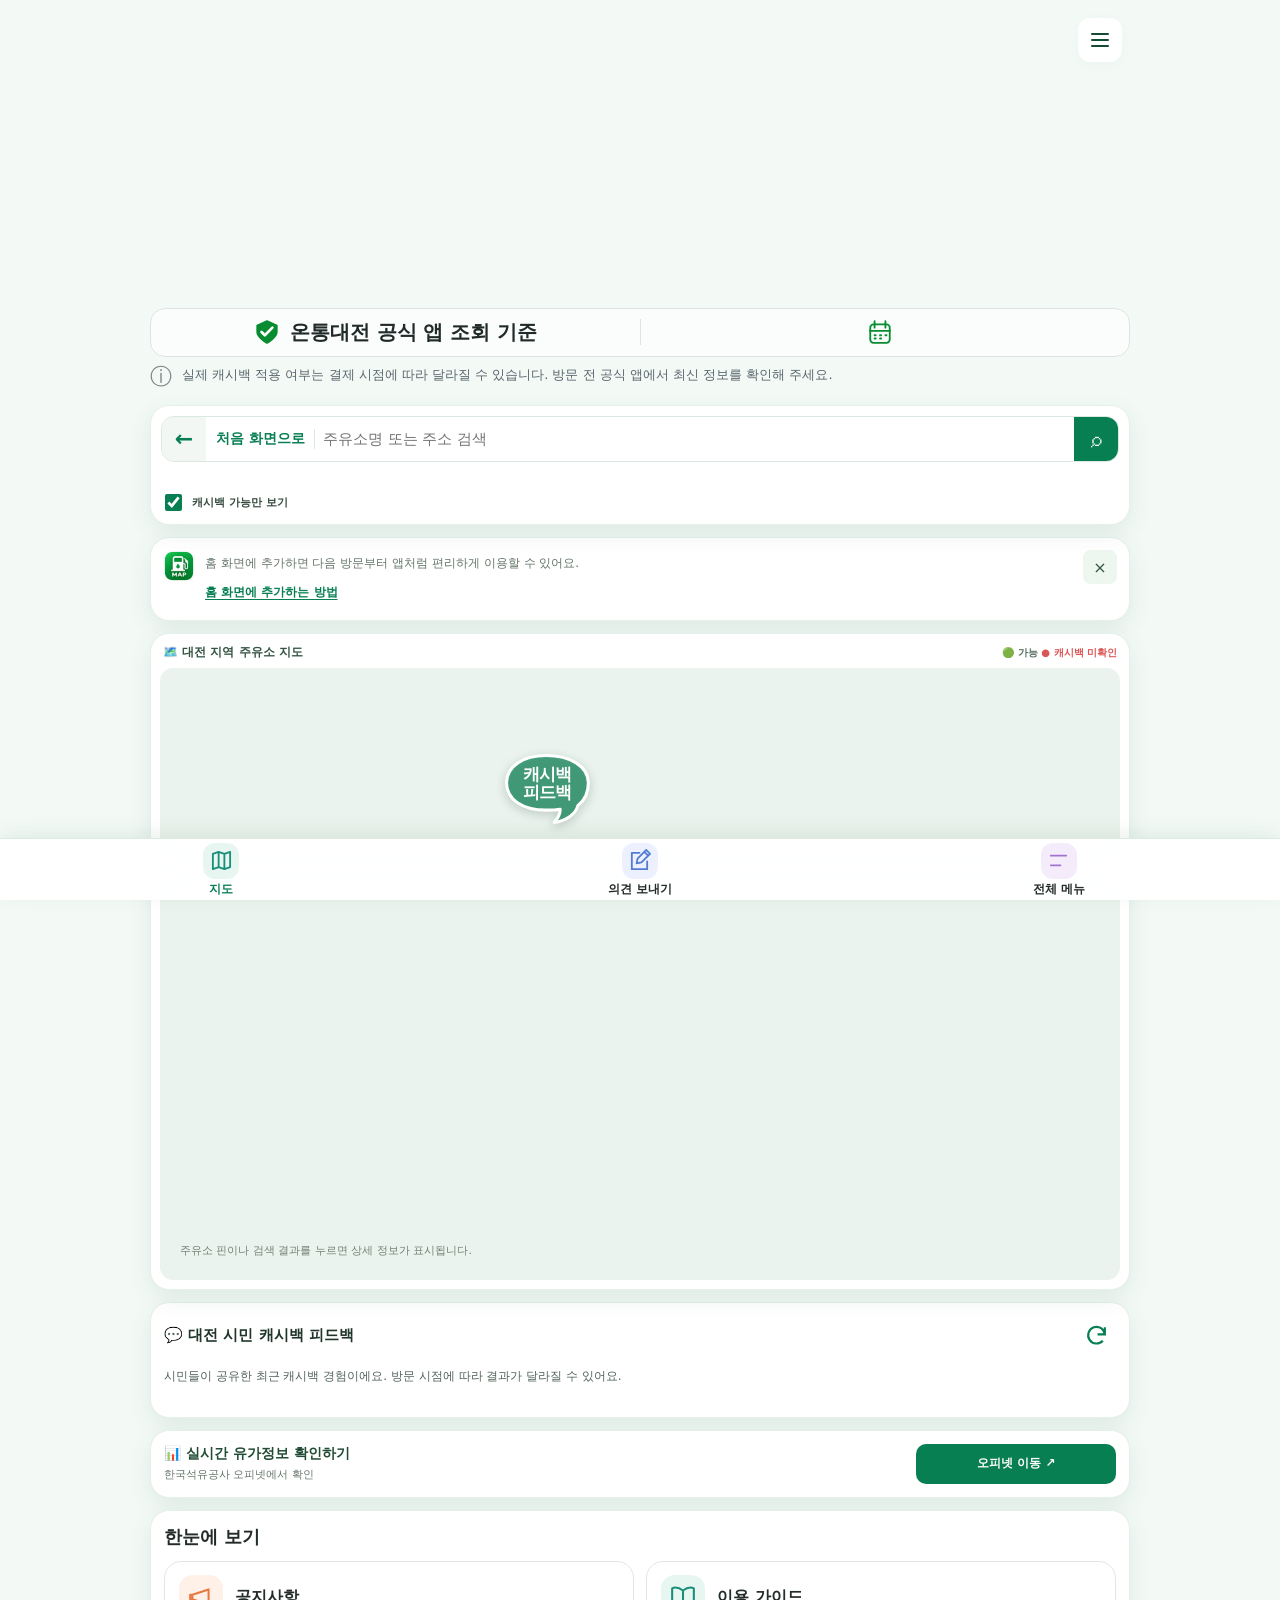
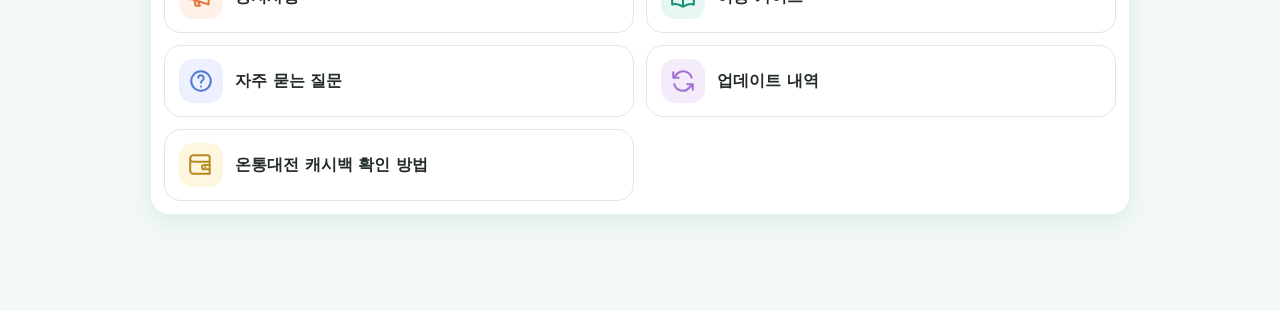
==== index.html @ c20548ee "Fix mobile pin scaling and feedback balloon placement" ====
<!doctype html>
<html lang="ko">
<head>
<meta name="naver-site-verification" content="200a65a4226ce420fec46d3022f8f9f43e437472" />
<meta charset="utf-8"><meta name="viewport" content="width=device-width, initial-scale=1, viewport-fit=cover">
<title>대전 주유소 지도</title>
<style>
:root{--g:#087f53;--ink:#183d2d;--muted:#647568;--line:#dcebe2;--bg:#f3faf6;--red:#c9364a;--shadow:0 8px 25px #14503417}
*{box-sizing:border-box}html{scroll-behavior:smooth}body{margin:0;background:var(--bg);color:#20352a;font-family:system-ui,-apple-system,"Malgun Gothic","Apple SD Gothic Neo",sans-serif;padding-bottom:84px}button,input{font:inherit}button{cursor:pointer}.wrap{width:min(100% - 28px,980px);margin:auto}
.hero{position:relative;overflow:hidden;background:linear-gradient(130deg,#fbfffc,#dff2e7);border-radius:0 0 24px 24px;padding:13px 0;box-shadow:0 5px 18px #14503412}.hero-row{position:relative;z-index:2;display:flex;align-items:center;justify-content:space-between;gap:8px}.brand{display:flex;align-items:center;min-width:0;gap:8px}.logo{width:138px;height:50px;object-fit:contain;mix-blend-mode:multiply;flex:none}.hero-title{margin:0;color:var(--ink);font-size:clamp(17px,4.7vw,24px);line-height:1.15}.hero-sub{margin:4px 0 0;color:#536d60;font-size:10px}.menu-toggle{position:relative;z-index:3;border:0;background:#ffffffd9;border-radius:12px;padding:8px 11px;color:var(--ink);font-size:24px;line-height:1}.top-menu{position:relative;z-index:4;margin-top:10px;padding:7px;background:white;border:1px solid var(--line);border-radius:15px;box-shadow:var(--shadow);display:grid;gap:3px}.top-menu[hidden]{display:none}.top-menu a{display:block;font:inherit;text-decoration:none}.top-menu :is(button,a){padding:11px;text-align:left;border:0;border-radius:9px;background:white;color:#284b39;font-weight:750}.top-menu :is(button,a):hover{background:#eef8f1}
main{padding-top:13px}.card{background:white;border:1px solid #e5f0e9;border-radius:19px;box-shadow:var(--shadow);padding:13px;margin:0 0 12px}.notice{background:linear-gradient(110deg,#e8f7ee,#fff);font-size:12px;line-height:1.55;color:#39594a}.notice strong{display:block;color:#1b543d;font-size:14px;margin-bottom:4px}
.searchbox{position:relative;padding:10px}.search-row{position:relative;display:flex}.search-row input{height:45px;width:100%;min-width:0;border:1px solid #dbe8e0;border-radius:13px;padding:0 53px 0 13px;outline:0;font-size:15px}.search-row input:focus{border-color:#4bab79;box-shadow:0 0 0 3px #15803d1b}.search-go{position:absolute;right:0;top:0;height:45px;width:45px;border:0;border-radius:0 13px 13px 0;background:var(--g);color:white;font-size:21px}.suggestions{position:absolute;left:10px;right:10px;top:56px;z-index:30;background:white;border:1px solid var(--line);border-radius:11px;box-shadow:var(--shadow);max-height:245px;overflow:auto}.suggestions[hidden]{display:none}.suggestions button{width:100%;padding:9px 11px;border:0;border-bottom:1px solid #edf3ef;background:white;text-align:left;display:flex;justify-content:space-between;gap:8px}.suggestions button:hover{background:#f2faf5}.suggestions small{color:var(--muted);white-space:nowrap}.suggestions .address-action{color:var(--g);font-weight:800}.status{min-height:14px;padding:3px 3px 0;color:#18734a;font-size:11px}.districts{display:flex;gap:6px;overflow:auto;padding:9px 1px 6px}.chip{flex:none;padding:6px 10px;border:0;border-radius:99px;background:#eef2ef;color:#46574d;font-size:11px}.chip.active{background:var(--g);color:white}.summary{display:flex;align-items:center;justify-content:space-between;gap:8px;color:#53675b;font-size:11px}.filter{display:flex;align-items:center;gap:7px;font-weight:750;color:#33483b}.filter input{width:17px;height:17px;accent-color:var(--g)}.counter{font-size:10px;color:#647568;white-space:nowrap}
.map-card{padding:9px}.map-head{display:flex;justify-content:space-between;align-items:center;gap:8px;font-size:12px;font-weight:800;color:#345342;padding:1px 3px 7px}.legend{font-size:10px;color:#55705f;white-space:nowrap}#map{height:34vh;min-height:225px;max-height:335px;width:100%;border-radius:13px;background:#eaf3ed;overflow:hidden}.map-error{display:none;margin-top:7px;padding:8px 9px;background:#fff8e7;color:#765d17;border-radius:9px;font-size:11px;line-height:1.5}.map-error.show{display:block}
.pin{position:relative;width:25px;height:31px}.pin i{position:absolute;left:3px;top:2px;width:19px;height:19px;border:2px solid white;border-radius:50% 50% 50% 0;transform:rotate(-45deg);background:#11945c;box-shadow:0 2px 5px #0005}.pin.off i{background:#d94c5c}.pin.sel i{background:#f1a11b;box-shadow:0 0 0 4px #f1a11b44,0 2px 5px #0005}.pin i:after{content:"";position:absolute;left:5px;top:5px;width:5px;height:5px;border-radius:50%;background:white}.pin b{position:absolute;left:27px;top:2px;padding:2px 5px;border-radius:7px;background:#ffffffed;color:#174833;font-size:10px;font-weight:800;white-space:nowrap;box-shadow:0 1px 4px #0003}.pin.off b{color:#9f1d31}.pin.sel b{background:#fff2cf}
.panel-title{font-size:15px;font-weight:850;color:#203c2d;margin:0 0 9px}.selected-card{background:#f0faf3;border-color:#c7e6d0}.station-head{display:flex;justify-content:space-between;align-items:flex-start;gap:8px}.station-name{margin:0 0 8px;font-size:16px;color:#172f23}.detail{font-size:12px;line-height:1.65;color:#52645a}.badge{display:inline-flex;align-items:center;white-space:nowrap;padding:5px 8px;border-radius:99px;font-size:10px;font-weight:850}.badge.yes{color:#075c36;background:#d6f5e1;border:1px solid #66c68e}.badge.no{color:#9f1d31;background:#ffe2e6;border:1px solid #f2a1ac}.badge.unknown{color:#805700;background:#fff0c2;border:1px solid #e6c565}.copy{width:100%;border:1px solid #b7d9c3;background:white;border-radius:10px;padding:8px;color:#14663f;font-weight:800;font-size:11px;margin:9px 0 7px}.routes{display:grid;grid-template-columns:repeat(3,minmax(0,1fr));gap:6px}.route{display:flex;align-items:center;justify-content:center;text-align:center;text-decoration:none;border-radius:9px;padding:9px 3px;font-size:10px;font-weight:850;min-height:37px}.route.naver{background:#087f53;color:white}.route.kakao{background:#fee500;color:#201d11}.route.tmap{background:#202525;color:white}.route.opinet{background:var(--g);color:white}.routes{grid-template-columns:repeat(3,minmax(0,1fr))}.near-title{display:flex;justify-content:space-between;align-items:center;margin:11px 0 3px;padding-top:9px;border-top:1px solid #cce5d3;color:#28523a;font-size:12px;font-weight:850}.more{border:0;background:none;color:var(--g);font-size:11px;font-weight:800}.station-list{display:grid}.station-row{width:100%;display:flex;align-items:center;gap:7px;padding:7px 0;border:0;border-bottom:1px solid #e8f0ea;background:white;text-align:left}.station-row:last-child{border-bottom:0}.station-icon{width:32px;height:32px;flex:none;display:grid;place-items:center;border-radius:9px;background:#e9f6ed;font-size:17px}.station-text{flex:1;min-width:0}.station-text b,.station-text small{display:block;overflow:hidden;text-overflow:ellipsis;white-space:nowrap}.station-text b{color:#283b30;font-size:11px}.station-text small{color:#738177;font-size:10px;margin-top:2px}.station-row .badge{font-size:9px;padding:4px 6px}.empty{padding:13px 7px;text-align:center;color:#718076;font-size:11px}
.feedback-intro{background:#eff9f2;border:1px solid #d3ecdb;border-radius:13px;padding:11px;font-size:11px;line-height:1.55;color:#486052}.feedback-actions{display:flex;gap:7px;margin:9px 0}.feedback-actions button{flex:1;padding:9px 4px;border:0;border-radius:9px;color:white;font-size:11px;font-weight:800}.feedback-actions .yes{background:#12834d}.feedback-actions .no{background:#c9364a}.feedback-row{display:flex;align-items:center;justify-content:space-between;gap:8px;padding:6px 7px;margin:4px 0;background:#f8faf9;border:1px solid #e8efea;border-radius:8px;font-size:10px}.feedback-row .badge{font-size:9px;padding:3px 5px}.guide h2{font-size:14px;margin:0 0 8px}.guide-grid{display:grid;grid-template-columns:repeat(2,minmax(0,1fr));gap:7px}.guide-link{display:flex;align-items:center;gap:8px;min-height:52px;background:white;border:1px solid var(--line);border-radius:11px;padding:9px;text-align:left;color:#344d3d;font-size:11px;font-weight:800}.guide-link span{font-size:18px}.modal{position:fixed;inset:0;z-index:80;display:flex;align-items:center;justify-content:center;background:#0b1d1580;padding:16px}.modal[hidden]{display:none}.modal-inner{width:min(100%,600px);max-height:85vh;height:auto;overflow-y:auto;background:white;border-radius:20px;padding:20px;box-shadow:var(--shadow)}.modal-head{display:flex;align-items:center;justify-content:space-between;gap:10px;margin-bottom:12px}.modal-head h2{font-size:16px;margin:0}.modal-close{border:0;border-radius:99px;background:#eef2ef;padding:4px 10px;font-size:20px}.modal-content{font-size:12px;line-height:1.7;color:#4a5e51}.modal-content h3{font-size:13px;color:#1b4d34;margin:13px 0 5px}.modal-content p{margin:7px 0}.modal-content ul{margin:7px 0;padding-left:18px}.modal-content li{margin:5px 0}
.swipe-track{display:flex;overflow-x:auto;scroll-snap-type:x mandatory;scroll-behavior:smooth;gap:10px;-webkit-overflow-scrolling:touch;scrollbar-width:none}.swipe-track::-webkit-scrollbar{display:none}.swipe-slide{flex:0 0 100%;scroll-snap-align:start;background:#f8fcf9;border:1px solid #dfeee5;border-radius:14px;padding:13px;min-height:150px}.swipe-slide h3{margin-top:0 !important}.swipe-nav{display:flex;align-items:center;justify-content:space-between;gap:8px;margin-top:10px;padding-top:8px;border-top:1px solid #eaf3ed}.swipe-btn{border:1px solid #cde2d5;background:#f3faf6;color:#1b543d;border-radius:8px;padding:5px 11px;font-size:11px;font-weight:800}.swipe-btn:disabled{opacity:.35;cursor:default}.swipe-dots{display:flex;align-items:center;gap:5px;flex-wrap:wrap;justify-content:center}.swipe-dot{width:6px;height:6px;border-radius:99px;background:#cde0d4;border:0;padding:0;transition:all .2s}.swipe-dot.active{width:16px;background:var(--g)}.swipe-hint{font-size:10px;color:#688072;text-align:right;margin:0 0 5px}
.dock{position:fixed;z-index:50;bottom:0;left:0;right:0;display:grid;grid-template-columns:repeat(3,1fr);padding:4px 12px calc(4px + env(safe-area-inset-bottom));background:#fffffff2;border-top:1px solid #dcebe2;box-shadow:0 -5px 18px #14503415;backdrop-filter:blur(12px)}.dock button,.dock a{border:0;background:transparent;color:#456052;text-decoration:none;text-align:center;padding:4px;font-size:10px;font-weight:750}.dock .active{color:var(--g)}.dock span{display:block;font-size:18px;margin-bottom:1px}
@media(max-width:520px){.hero-row{min-height:102px;align-items:flex-start}.brand{display:block;width:calc(100% - 150px);flex:none;min-width:0}.logo{display:block;width:126px;height:43px}.hero-title{font-size:16px;line-height:1.14}.hero-sub{max-width:195px;font-size:9px;line-height:1.3}.menu-toggle{padding:7px 10px}}
@media(min-width:768px){.wrap{width:min(100% - 40px,980px)}.hero{padding:16px 0}.logo{width:170px;height:60px}.hero-title{font-size:24px}#map{height:68vh;min-height:520px;max-height:770px}.guide-grid{grid-template-columns:repeat(4,minmax(0,1fr))}}

.hero{position:relative;overflow:hidden;isolation:isolate;background:radial-gradient(ellipse at 85% 10%,rgba(69,179,126,.2),transparent 48%),linear-gradient(135deg,#f7fcf8 0%,#e4f4e9 100%);border-radius:0 0 24px 24px;padding:14px 0 17px;min-height:155px}.hero-row{position:relative;z-index:2;display:flex;align-items:center;justify-content:space-between;gap:8px;min-height:122px}.hero-brand{display:flex;align-items:center;gap:11px;max-width:72%;position:relative;z-index:2}.brand-mark{width:42px;height:42px;flex:none;display:grid;place-items:center;color:#168454;background:#ffffffa8;border-radius:14px}.brand-mark svg{width:32px;height:32px;fill:none;stroke:currentColor;stroke-width:3;stroke-linecap:round;stroke-linejoin:round}.hero-title{margin:0;color:#183d2d;line-height:1.08;font-size:22px;font-weight:900;letter-spacing:-.6px;font-family:system-ui,-apple-system,"Malgun Gothic","Apple SD Gothic Neo",sans-serif}.hero-title em{color:#087f53;font-style:normal}.hero-sub{margin:5px 0 0;color:#536d60;font-size:10px}.hanbit-art{position:absolute;right:4%;bottom:0;width:min(52vw,360px);height:155px;opacity:.34;pointer-events:none}.hanbit-art svg{width:100%;height:100%}.menu-toggle{position:relative;z-index:3;border:0;background:#ffffffd9;border-radius:12px;padding:8px 11px;color:#183d2d;font-size:24px;line-height:1}.top-menu{position:fixed;inset:12px 12px auto auto;z-index:102;width:min(86vw,340px);height:auto;max-height:calc(100dvh - 24px);overflow:auto;margin:0;padding:14px;background:#fff;border:0;border-radius:18px 0 0 18px;box-shadow:0 8px 40px #10251d35;display:grid;align-content:start;gap:6px;transform:translateX(105%);transition:transform .24s ease}.top-menu.open{transform:translateX(0)}.top-menu[hidden]{display:none}.top-menu :is(button,a){padding:14px;text-align:left;border:1px solid #e7eee8;border-radius:12px;background:white;color:#284b39;font-weight:750}.drawer-backdrop{position:fixed;inset:0;z-index:101;background:#07180f70}.drawer-backdrop[hidden]{display:none}@media(max-width:767px){.hero{min-height:125px}.hero-row{min-height:96px}.hero-title{font-size:20px}.hero-brand{max-width:76%}.brand-mark{width:36px;height:36px}.hanbit-art{right:0;width:58%;height:115px}}@media(min-width:768px){.hero{min-height:165px}.hero-row{min-height:137px}.hanbit-art{right:7%;height:160px}}.guide-link.guide-pulse{animation:guideAttention 1s ease-in-out 2;background:linear-gradient(115deg,#fff2bb,#e2f6e8 55%,#fff)!important;border-color:#f0cb56!important;box-shadow:0 0 0 4px #f5dc7a66,0 8px 24px #176b412e!important;transform:translateY(-2px)}@keyframes guideAttention{50%{filter:saturate(1.65);transform:scale(1.025)}}.opinet-info{display:flex;align-items:center;justify-content:space-between;gap:12px}.opinet-info h2{font-size:14px;margin:0 0 4px;color:#214b34}.opinet-info p{font-size:11px;line-height:1.5;color:#65746a;margin:0}.opinet-info a{flex:none;min-width:200px;min-height:40px;padding:8px 26px;border-radius:10px;background:var(--g);color:white;text-decoration:none;font-size:12px;font-weight:850;display:inline-flex;align-items:center;justify-content:center}.phone-link{display:inline-block;color:#1268a4;font-weight:800;text-decoration:underline;text-underline-offset:2px}.top-menu :is(button,a){padding:11px 13px}.top-menu{gap:5px}@media(max-width:520px){.opinet-info{align-items:center;flex-direction:row;justify-content:space-between;gap:6px}.opinet-info h2{font-size:11px;white-space:nowrap}.opinet-info a{width:auto;min-width:0;min-height:30px;padding:6px 7px;font-size:9px;white-space:nowrap;text-align:center}}
.faq-index-list{display:grid;gap:6px;margin-bottom:6px}.faq-index-btn{width:100%;padding:10px 12px;border:1px solid #dcebe2;border-radius:10px;background:#f8fcf9;text-align:left;color:#1b4d34;font-size:12px;font-weight:750;cursor:pointer}.faq-index-btn:hover{background:#eef8f1}
.faq-back-btn{display:inline-flex;align-items:center;gap:4px;border:1px solid #cde2d5;background:#f3faf6;color:#1b543d;border-radius:8px;padding:5px 11px;font-size:11px;font-weight:800;margin-bottom:8px;cursor:pointer}
.faq-back-btn:hover{background:#e5f4ec}
/* Header illustration and copy are separate, responsive elements. */
.hero{min-height:190px;padding:0;background:radial-gradient(ellipse at 73% 25%,#d1f1e6 0,transparent 57%),linear-gradient(110deg,#f2fbf5,#e0f5ed 76%,#d9f2e8);border-radius:0 0 24px 24px}
.hero:after{content:"";position:absolute;inset:auto -5% -40px;height:92px;background:#a9e7b4;border-radius:50% 52% 0 0;transform:rotate(-2deg);opacity:.52;z-index:0;pointer-events:none}
.hero-row{min-height:190px;gap:24px}.hero-brand{max-width:60%;gap:12px}.brand-mark{width:46px;height:46px;background:#fff;box-shadow:0 4px 14px #167c4510;border-radius:14px}.brand-mark svg{width:31px;height:31px}.hero-title{font-size:clamp(23px,2.65vw,30px);line-height:1.17;letter-spacing:-.7px}.hero-sub{font-size:12px;line-height:1.5;margin-top:9px;color:#446354;max-width:320px}
.hero-visual{position:absolute;z-index:1;right:max(45px,calc((100vw - 980px)/2 + 45px));bottom:-24px;width:min(47vw,470px);height:252px;pointer-events:none}.hero-visual img{display:block;width:100%;height:100%;object-fit:contain}.menu-toggle{align-self:flex-start;margin-top:23px;flex:none;box-shadow:0 3px 12px #17653c0a}
.faq-item{border:1px solid #dcebe2;border-radius:11px;background:#fff;margin:0 0 8px;overflow:hidden}.faq-item:last-child{margin-bottom:0}.faq-item summary{display:flex;align-items:flex-start;gap:10px;padding:12px;list-style:none;color:#1b4d34;font-size:12px;font-weight:750;line-height:1.6;cursor:pointer}.faq-item summary::-webkit-details-marker{display:none}.faq-item summary:after{content:"+";font-size:18px;font-weight:500;line-height:1.1;margin-left:auto;flex:none;color:#087f53}.faq-item[open] summary{background:#eff8f2}.faq-item[open] summary:after{content:"−"}.faq-item summary:focus-visible{outline:2px solid #087f53;outline-offset:-3px}.faq-answer{padding:11px 12px 13px;border-top:1px solid #e4eee7;color:#4a5e51;font-size:12px;line-height:1.8;overflow-wrap:anywhere}.faq-track{align-items:flex-start}.faq-track .swipe-slide{min-height:0}
@media(max-width:767px){.hero{min-height:232px}.hero-row{min-height:232px;align-items:flex-start;padding-top:20px;gap:8px}.hero-brand{max-width:calc(100% - 42px);gap:9px}.brand-mark{width:38px;height:38px;border-radius:12px;margin-top:2px}.brand-mark svg{width:27px;height:27px}.hero-title{font-size:22px;line-height:1.15;letter-spacing:-.6px}.hero-sub{font-size:11px;margin-top:7px;max-width:270px}.hero-visual{width:270px;height:180px;right:12px;bottom:-27px}.menu-toggle{margin-top:1px;padding:8px 9px}.hero:after{bottom:-40px;height:87px}}
@media(max-width:360px){.hero-title{font-size:20px}.hero-sub{max-width:220px;font-size:10px}.hero-visual{width:250px;right:0}.faq-item summary{padding:10px;font-size:11px}.faq-answer{font-size:11px}}
@media(prefers-reduced-motion:reduce){.faq-track{scroll-behavior:auto}}

</style>
<link rel="stylesheet" href="/citizen-ui.css?v=4fcbb187c49b"><link rel="stylesheet" href="/approved-ui.css?v=af1663c08c70">
<link rel="manifest" href="/manifest.webmanifest?v=094002b9ee43">
<meta name="theme-color" content="#087f53">
<meta name="application-name" content="대전 주유소 지도">
<meta name="author" content="대전가스맵 (Daejeon Gas Map)">
<meta name="mobile-web-app-capable" content="yes">
<meta name="apple-mobile-web-app-capable" content="yes">
<meta name="apple-mobile-web-app-title" content="대전 주유소">
<meta name="apple-mobile-web-app-status-bar-style" content="default">
<link rel="apple-touch-icon" sizes="180x180" href="/assets/pwa/map-2a989898e913-apple-180.png">
<link rel="icon" type="image/png" sizes="192x192" href="/assets/pwa/map-2a989898e913-192.png">
<link rel="stylesheet" href="/assets/pwa/standalone.css?v=1">
<link rel="stylesheet" href="/assets/ui-test.css?v=ba1f1303aa0e">
<script defer src="/assets/feedback-position.js?v=2fa602d270d5"></script>
<script defer src="/assets/install-guide.js?v=356a564ecada"></script>
<link rel="stylesheet" href="/assets/open-ui.css?v=852d073edad4">
<script defer src="/assets/faq-return.js?v=1"></script>
<script defer src="/assets/contact-return.js?v=5cda91123021"></script>
<link rel="stylesheet" href="/assets/station-labels.css?v=1fcacb40c853"><script defer src="/assets/station-labels.js?v=edc18eb59459"></script>
<link rel="stylesheet" href="/assets/cashback-guide.css?v=6"><link rel="stylesheet" href="/assets/resource-popups.css?v=1"></head>
<body>

<div id="drawerBackdrop" class="drawer-backdrop" hidden></div><header class="hero approved-banner"><div class="wrap approved-banner-wrap"><div class="approved-banner-art"><picture><source media="(max-width:767px)" srcset="/assets/banner-mobile-reference.png"><img src="/assets/banner-pc-reference.png" alt="대전 온통대전 주유소 지도 — 캐시백 주유소를 쉽고 빠르게 찾아보세요" width="1536" height="1024" fetchpriority="high"></picture><h1 class="visually-hidden">대전 주유소 지도</h1><button id="menuToggle" class="menu-toggle" aria-label="전체 메뉴"><svg width="24" height="24" viewBox="0 0 24 24" fill="none" stroke="currentColor" stroke-width="2" stroke-linecap="round" aria-hidden="true"><path d="M4 6h16M4 12h16M4 18h16"/></svg></button></div><div class="approved-source-row"><span><svg viewBox="0 0 24 24" fill="none" stroke="currentColor" stroke-width="1.7" stroke-linecap="round" stroke-linejoin="round" aria-hidden="true"><path d="M12 2 3 6v6c0 5 9 10 9 10s9-5 9-10V6z" fill="currentColor"/><path d="m7 12 3 3 7-7" fill="none" stroke="white" stroke-width="2.5"/></svg><span>온통대전 공식 앱 조회 기준</span></span><span><svg viewBox="0 0 24 24" fill="none" stroke="currentColor" stroke-width="1.7" stroke-linecap="round" stroke-linejoin="round" aria-hidden="true"><rect x="3" y="5" width="18" height="17" rx="3"/><path d="M7 2v6m10-6v6M3 11h18M7 15h1m4 0h1m4 0h1M7 18h1m4 0h1"/></svg><span id="checkedDate"></span></span></div><p class="approved-disclaimer"><span class="info-symbol" aria-hidden="true">ⓘ</span><span>실제 캐시백 적용 여부는 결제 시점에 따라 달라질 수 있습니다. 방문 전 공식 앱에서 최신 정보를 확인해 주세요.</span></p></div><nav id="topMenu" class="top-menu" aria-label="전체메뉴" hidden><a href="/about"><span class="drawer-icon drawer-icon-0" aria-hidden="true"><svg viewBox="0 0 24 24" fill="none" stroke="currentColor" stroke-width="1.8" stroke-linecap="round" stroke-linejoin="round" aria-hidden="true"><circle cx="12" cy="7" r="4" fill="currentColor" stroke="none"/><path d="M4 22v-3a8 8 0 0 1 16 0v3" fill="currentColor" stroke="none"/></svg></span><span class="drawer-label">사이트 소개</span><span class="drawer-chevron" aria-hidden="true"><svg viewBox="0 0 24 24" fill="none" stroke="currentColor" stroke-width="2" stroke-linecap="round" stroke-linejoin="round"><path d="m9 5 7 7-7 7"/></svg></span></a><a href="/notice"><span class="drawer-icon drawer-icon-1" aria-hidden="true"><svg viewBox="0 0 24 24" fill="none" stroke="currentColor" stroke-width="1.8" stroke-linecap="round" stroke-linejoin="round" aria-hidden="true"><path d="M4 9h4l10-5v16L8 15H4z" fill="currentColor" stroke="none"/><path d="m8 15 2 6H6l-2-6M21 8q3 4 0 8"/></svg></span><span class="drawer-label">공지사항</span><span class="drawer-chevron" aria-hidden="true"><svg viewBox="0 0 24 24" fill="none" stroke="currentColor" stroke-width="2" stroke-linecap="round" stroke-linejoin="round"><path d="m9 5 7 7-7 7"/></svg></span></a><a href="/sources"><span class="drawer-icon drawer-icon-2" aria-hidden="true"><svg viewBox="0 0 24 24" fill="none" stroke="currentColor" stroke-width="1.8" stroke-linecap="round" stroke-linejoin="round" aria-hidden="true"><ellipse cx="12" cy="5" rx="8" ry="3" fill="currentColor"/><path d="M4 5v14c0 4 16 4 16 0V5" fill="currentColor"/><path d="M4 11c0 4 16 4 16 0M4 17c0 4 16 4 16 0" stroke="white" stroke-width="1.3"/></svg></span><span class="drawer-label">정보 출처 및 갱신 기준</span><span class="drawer-chevron" aria-hidden="true"><svg viewBox="0 0 24 24" fill="none" stroke="currentColor" stroke-width="2" stroke-linecap="round" stroke-linejoin="round"><path d="m9 5 7 7-7 7"/></svg></span></a><a href="/faq"><span class="drawer-icon drawer-icon-3" aria-hidden="true"><svg viewBox="0 0 24 24" fill="none" stroke="currentColor" stroke-width="1.8" stroke-linecap="round" stroke-linejoin="round" aria-hidden="true"><path d="M20 11a8 8 0 0 1-10 8l-6 3 1-6A8 8 0 1 1 20 11" fill="currentColor" stroke="none"/><path d="M9 8a3 3 0 1 1 4 3c-1 0-1 1-1 2M12 16h.01" stroke="white"/></svg></span><span class="drawer-label">자주 묻는 질문(Q&A)</span><span class="drawer-chevron" aria-hidden="true"><svg viewBox="0 0 24 24" fill="none" stroke="currentColor" stroke-width="2" stroke-linecap="round" stroke-linejoin="round"><path d="m9 5 7 7-7 7"/></svg></span></a><a href="/privacy"><span class="drawer-icon drawer-icon-4" aria-hidden="true"><svg viewBox="0 0 24 24" fill="none" stroke="currentColor" stroke-width="1.8" stroke-linecap="round" stroke-linejoin="round" aria-hidden="true"><path d="m12 2 9 4v6c0 6-9 10-9 10S3 18 3 12V6z" fill="currentColor" stroke="none"/><path d="m7 12 3 3 7-7" stroke="white" stroke-width="2.4"/></svg></span><span class="drawer-label">개인정보처리방침</span><span class="drawer-chevron" aria-hidden="true"><svg viewBox="0 0 24 24" fill="none" stroke="currentColor" stroke-width="2" stroke-linecap="round" stroke-linejoin="round"><path d="m9 5 7 7-7 7"/></svg></span></a><a href="/terms"><span class="drawer-icon drawer-icon-5" aria-hidden="true"><svg viewBox="0 0 24 24" fill="none" stroke="currentColor" stroke-width="1.8" stroke-linecap="round" stroke-linejoin="round" aria-hidden="true"><rect x="5" y="2" width="14" height="20" rx="3"/><path d="M9 7h6M9 11h6M9 15h4M9 18h3"/></svg></span><span class="drawer-label">이용약관</span><span class="drawer-chevron" aria-hidden="true"><svg viewBox="0 0 24 24" fill="none" stroke="currentColor" stroke-width="2" stroke-linecap="round" stroke-linejoin="round"><path d="m9 5 7 7-7 7"/></svg></span></a><button type="button" data-install-guide><span class="drawer-icon drawer-icon-6" aria-hidden="true"><svg viewBox="0 0 24 24" fill="none" stroke="currentColor" stroke-width="1.8" stroke-linecap="round" stroke-linejoin="round" aria-hidden="true"><path d="M14 3H6a2 2 0 0 0-2 2v15a2 2 0 0 0 2 2h9a2 2 0 0 0 2-2v-5M9 18h3M18 3v9M14 7.5h8"/></svg></span><span class="drawer-label">홈 화면에 추가하는 방법</span><span class="drawer-chevron" aria-hidden="true"><svg viewBox="0 0 24 24" fill="none" stroke="currentColor" stroke-width="2" stroke-linecap="round" stroke-linejoin="round"><path d="m9 5 7 7-7 7"/></svg></span></button><a href="/contact"><span class="drawer-icon drawer-icon-7" aria-hidden="true"><svg viewBox="0 0 24 24" fill="none" stroke="currentColor" stroke-width="1.8" stroke-linecap="round" stroke-linejoin="round" aria-hidden="true"><path d="M21 11a9 9 0 0 1-11 9l-6 3 1-7A9 9 0 1 1 21 11" fill="currentColor" stroke="none"/><g fill="white" stroke="none"><circle cx="7" cy="11" r="1.2"/><circle cx="12" cy="11" r="1.2"/><circle cx="17" cy="11" r="1.2"/></g></svg></span><span class="drawer-label">운영자 문의</span><span class="drawer-chevron" aria-hidden="true"><svg viewBox="0 0 24 24" fill="none" stroke="currentColor" stroke-width="2" stroke-linecap="round" stroke-linejoin="round"><path d="m9 5 7 7-7 7"/></svg></span></a></nav></header>
<main class="wrap"><div id="localPreviewNotice" class="privacy-preview" hidden>유종·길찾기 통합 로컬 미리보기 · 예시 제보이며 운영 정보가 아닙니다.</div>




<section id="search-section" class="card searchbox"><div class="search-row"><button id="mapBack" class="map-back" type="button" aria-label="처음 화면으로"><span aria-hidden="true">←</span></button><button id="mapHomeText" class="map-home-text" type="button">처음 화면으로</button><input id="searchInput" type="search" autocomplete="off" placeholder="주유소명 또는 주소 검색" aria-label="주유소명 또는 주소 검색"><button id="searchGo" class="search-go" aria-label="검색">⌕</button><div id="suggestions" class="suggestions" hidden></div></div><div id="searchStatus" class="status" aria-live="polite"></div><div id="districts" class="districts"></div><div class="summary"><label class="filter"><input id="cashbackOnly" type="checkbox" checked> 캐시백 가능만 보기</label><span id="filterCount" class="counter"></span></div></section>
<aside id="installPrompt" class="card install-prompt" hidden><img src="/assets/pwa/map-2a989898e913-192.png" width="32" height="32" alt=""><div><p>홈 화면에 추가하면 다음 방문부터 앱처럼 편리하게 이용할 수 있어요.</p><button type="button" data-install-guide>홈 화면에 추가하는 방법</button></div><button id="installDismiss" type="button" class="icon-button" aria-label="설치 안내 숨기기">×</button></aside>
<section id="map-section" class="card map-card"><div class="map-head"><span>🗺️ 대전 지역 주유소 지도</span><span class="legend">🟢 가능 <span class="unconfirmed">● 캐시백 미확인</span></span></div><div id="mapViewport" class="map-viewport"><div id="map" aria-label="대전 주유소 지도"></div></div><div id="mapError" class="map-error">지도를 불러오지 못했습니다. 주유소 검색과 목록은 계속 이용할 수 있어요.</div></section>
<section id="stationPanel" class="card"><div class="empty">주유소 핀이나 검색 결과를 누르면 상세 정보가 표시됩니다.</div></section>
<aside id="adSlotFirst" class="ad-reserved" aria-label="첫 번째 광고 예약 공간">광고 예정 영역</aside><section id="feedback" class="card"><div class="feedback-heading"><h2>💬 대전 시민 캐시백 피드백</h2><button id="allRefresh" type="button" aria-label="시민 경험 새로고침" title="새로고침"><svg viewBox="0 0 24 24" width="18" height="18" fill="none" stroke="currentColor" stroke-width="1.8" aria-hidden="true"><path d="M20 11a8 8 0 1 0-2 6M20 4v7h-7"/></svg></button></div><p class="detail">시민들이 공유한 최근 캐시백 경험이에요. 방문 시점에 따라 결과가 달라질 수 있어요.</p><div id="allFeedback" aria-live="polite"></div><div class="experience-pagination"><button id="allMore" class="more" type="button" aria-label="시민 경험 5건 더 보기" hidden><svg viewBox="0 0 24 24" fill="none" stroke="currentColor" stroke-width="1.8" stroke-linecap="round" stroke-linejoin="round" aria-hidden="true"><path d="m6 9 6 6 6-6"/></svg></button><button id="allCollapse" class="more" type="button" aria-label="시민 경험 5건으로 접기" hidden><svg viewBox="0 0 24 24" fill="none" stroke="currentColor" stroke-width="1.8" stroke-linecap="round" stroke-linejoin="round" aria-hidden="true"><path d="m6 15 6-6 6 6"/></svg></button></div></section>
<aside id="adSlotSecond" class="ad-reserved" aria-label="두 번째 광고 예약 공간">광고 예정 영역</aside>
<section id="opinetCard" class="card opinet-card" tabindex="-1"><div class="opinet-info"><div><h2>📊 실시간 유가정보 확인하기</h2><p>한국석유공사 오피넷에서 확인</p></div><a href="https://www.opinet.co.kr" target="_blank" rel="noreferrer">오피넷 이동 ↗</a></div></section>
<section id="site-guide" class="card guide"><h2>한눈에 보기</h2><div class="guide-grid"><button class="guide-link" data-page="notice-summary"><span class="home-menu-icon home-icon-notice" aria-hidden="true"><svg viewBox="0 0 24 24" fill="none" stroke="currentColor" stroke-width="1.9" stroke-linecap="round" stroke-linejoin="round" aria-hidden="true"><path d="m4 10 15-5v14L4 14zM4 10H2v4h2m2 1 1 5h4l-2-4"/></svg></span><span class="home-menu-label">공지사항</span></button><button class="guide-link" data-page="guide"><span class="home-menu-icon home-icon-guide" aria-hidden="true"><svg viewBox="0 0 24 24" fill="none" stroke="currentColor" stroke-width="1.9" stroke-linecap="round" stroke-linejoin="round" aria-hidden="true"><path d="M12 6C8 3 4 3 2 4v15c3-1 7 0 10 2 3-2 7-3 10-2V4c-2-1-6-1-10 2Zm0 0v15"/></svg></span><span class="home-menu-label">이용 가이드</span></button><button class="guide-link" data-page="faq"><span class="home-menu-icon home-icon-faq" aria-hidden="true"><svg viewBox="0 0 24 24" fill="none" stroke="currentColor" stroke-width="1.9" stroke-linecap="round" stroke-linejoin="round" aria-hidden="true"><circle cx="12" cy="12" r="9"/><path d="M9.5 9a2.5 2.5 0 0 1 5 .5c0 2-2.5 2-2.5 4M12 17h.01"/></svg></span><span class="home-menu-label">자주 묻는 질문</span></button><a href="/updates/" class="guide-link" data-page="updates"><span class="home-menu-icon home-icon-updates" aria-hidden="true"><svg viewBox="0 0 24 24" fill="none" stroke="currentColor" stroke-width="1.9" stroke-linecap="round" stroke-linejoin="round" aria-hidden="true"><path d="M20 9a8 8 0 0 0-14-3L3 9m0-5v5h5M4 15a8 8 0 0 0 14 3l3-3m0 5v-5h-5"/></svg></span><span class="home-menu-label">업데이트 내역</span></a></div><div class="cashback-resources"><a class="cashback-entry" href="/cashback-guide/" aria-label="온통대전 캐시백 확인 방법"><span class="home-menu-icon" aria-hidden="true"><svg viewBox="0 0 24 24" fill="none" stroke="currentColor" stroke-width="1.9" stroke-linecap="round" stroke-linejoin="round"><path d="M20 8V5a2 2 0 0 0-2-2H5a3 3 0 0 0 0 6h15v11H5a3 3 0 0 1-3-3V6m18 6h-5a2 2 0 0 0 0 4h5z"/><path d="M16 14h.01"/></svg></span><span><strong><span>온통대전 캐시백</span><span>확인 방법</span></strong></span></a><aside class="cashback-ad-slot" aria-label="광고" hidden></aside></div></section>
</main>
<dialog id="installGuide" hidden class="report-dialog" aria-labelledby="installGuideTitle"><div class="dialog-head"><h2 id="installGuideTitle">홈 화면에 추가하는 방법</h2><button type="button" id="installGuideClose" class="icon-button" aria-label="설치 안내 닫기">×</button></div><p>홈 화면에 추가하면 다음 방문부터 앱처럼 편리하게 이용할 수 있어요.</p><section class="install-platform" aria-labelledby="iosInstallTitle"><h3 id="iosInstallTitle">iPhone · Safari</h3><ol class="install-steps"><li><svg class="install-step-icon" viewBox="0 0 24 24" fill="none" stroke="currentColor" stroke-width="1.8" stroke-linecap="round" stroke-linejoin="round" aria-hidden="true"><path d="M7 8H4v13h16V8h-3M12 15V2m-4 4 4-4 4 4"/></svg><span>Safari 하단의 공유 버튼을 누르세요.</span></li><li><svg class="install-step-icon" viewBox="0 0 24 24" fill="none" stroke="currentColor" stroke-width="1.8" stroke-linecap="round" stroke-linejoin="round" aria-hidden="true"><circle cx="12" cy="12" r="9"/><path d="m8 10 4 4 4-4"/></svg><span>공유 메뉴 아래쪽 화살표의 <strong>더 보기</strong>를 누르세요.</span></li><li><svg class="install-step-icon" viewBox="0 0 24 24" fill="none" stroke="currentColor" stroke-width="1.8" stroke-linecap="round" stroke-linejoin="round" aria-hidden="true"><rect x="4" y="4" width="16" height="16" rx="4"/><path d="M12 8v8m-4-4h8"/></svg><span><strong>홈 화면에 추가</strong>를 선택하세요.</span></li></ol></section><section class="install-platform" aria-labelledby="androidInstallTitle"><h3 id="androidInstallTitle">Galaxy · Chrome</h3><ol class="install-steps"><li><svg class="install-step-icon" viewBox="0 0 24 24" fill="none" stroke="currentColor" stroke-width="1.8" stroke-linecap="round" stroke-linejoin="round" aria-hidden="true"><circle cx="12" cy="5" r="1"/><circle cx="12" cy="12" r="1"/><circle cx="12" cy="19" r="1"/></svg><span>Chrome 우측 상단 점 3개 메뉴를 누르세요.</span></li><li><svg class="install-step-icon" viewBox="0 0 24 24" fill="none" stroke="currentColor" stroke-width="1.8" stroke-linecap="round" stroke-linejoin="round" aria-hidden="true"><rect x="4" y="4" width="16" height="16" rx="4"/><path d="M12 8v8m-4-4h8"/></svg><span><strong>앱 설치</strong> 또는 <strong>홈 화면에 추가</strong>를 선택하세요.</span></li><li><span class="install-step-number" aria-hidden="true">3</span><span>설치 안내에 따라 진행하세요.</span></li></ol></section><p class="install-version-note">기기·브라우저 버전에 따라 메뉴 위치와 명칭이 다를 수 있어요.</p><p>설치하지 않아도 기존 웹사이트를 정상적으로 이용할 수 있어요.</p><button id="installNative" type="button" class="information-review" hidden>앱 설치</button></dialog>
<div id="modal" class="modal" hidden><section class="modal-inner" role="dialog" aria-modal="true"><div class="modal-head"><h2 id="modalTitle"></h2><button id="modalClose" class="modal-close" aria-label="닫기">×</button></div><div id="modalContent" class="modal-content"></div></section></div>
<nav class="dock" aria-label="하단 메뉴"><a class="active" href="#search-section"><span class="home-menu-icon home-icon-map" aria-hidden="true"><svg viewBox="0 0 24 24" fill="none" stroke="currentColor" stroke-width="1.9" stroke-linecap="round" stroke-linejoin="round" aria-hidden="true"><path d="m3 5 6-2 6 2 6-2v16l-6 2-6-2-6 2zm6-2v16m6-14v16"/></svg></span><span class="dock-label">지도</span></a><a href="#map-section" id="dockReport"><span class="home-menu-icon home-icon-report" aria-hidden="true"><svg viewBox="0 0 24 24" fill="none" stroke="currentColor" stroke-width="1.9" stroke-linecap="round" stroke-linejoin="round" aria-hidden="true"><path d="M12 4H4v17h16v-8M9 15l1-5L19 1l4 4-9 9zM17 3l4 4"/></svg></span><span class="dock-label">의견 보내기</span></a><button id="dockMenu"><span class="home-menu-icon home-icon-menu" aria-hidden="true"><svg viewBox="0 0 24 24" fill="none" stroke="currentColor" stroke-width="1.9" stroke-linecap="round" stroke-linejoin="round" aria-hidden="true"><path d="M4 7h16M4 17h10"/></svg></span><span class="dock-label">전체 메뉴</span></button></nav>
<button class="floating-report" id="floatingReport" type="button" aria-label="캐시백 피드백"><svg class="feedback-bubble-shape" viewBox="0 0 100 84" aria-hidden="true" focusable="false"><path d="M49 4C23 4 4 16 4 35C4 54 22 66 49 66C55 66 60 66 65 65C65 72 61 77 58 80C72 78 83 70 85 61C93 55 97 46 97 35C97 16 76 4 49 4Z"/></svg><span>캐시백<br>피드백</span></button><div id="feedbackToast" class="feedback-toast" role="status" aria-live="polite" aria-atomic="true" hidden></div><dialog id="stationRouteDialog" class="report-dialog" aria-labelledby="routeStationName"><div class="dialog-head"><h2 id="routeStationName"></h2><button id="routeDialogClose" class="icon-button" aria-label="길찾기 선택 닫기">×</button></div><p class="route-question">어떤 내비게이션으로 이동할까요?</p><div id="routeChoices" class="routes" role="group" aria-label="지도 앱 선택"></div><label class="route-remember"><input id="routeRemember" type="checkbox"> <span><b>다음부터 선택한 지도 앱으로 바로 열기</b><small>이 브라우저에서 다음 길찾기에도 사용</small></span></label><button type="button" class="route-forget" id="routeForget" hidden>저장된 선택 해제</button><p id="routePreferenceNotice" class="status" aria-live="polite"></p><button id="routeExecute" class="route-execute" type="button" disabled>길찾기</button></dialog><dialog id="citizenReportDialog" class="report-dialog" aria-labelledby="reportTitle"><div class="dialog-head"><h2 id="reportTitle">우리 동네 주유소 정보, 함께 채워요! 🌱</h2><button id="reportDialogClose" class="icon-button" aria-label="캐시백 경험 공유 닫기">×</button></div><p id="reportStationName"></p><div class="report-share-heading"><h3>캐시백 경험 공유</h3><span>실시간</span></div><div class="feedback-actions" id="reportChoices"><button data-write class="yes" id="feedbackYes" type="button">❤️ 받았어요</button><button data-write class="no" id="feedbackNo" type="button">💔 못 받았어요</button></div><div id="turnstileMount"></div><p id="reportNotice" class="status" aria-live="polite"></p><div id="myReports"></div><section class="report-recent"><div class="report-recent-heading"><h3>최근 시민 캐시백 경험</h3><span>등록 시각</span></div><div id="reportRecentFeedback" aria-live="polite"></div><div class="station-experience-pagination"><button type="button" class="more" id="reportRecentMore" hidden>더 보기 +5</button><button type="button" class="more" id="reportRecentCollapse" hidden>접기 ⌃</button></div></section></dialog><dialog id="informationReportDialog" class="report-dialog information-dialog" aria-labelledby="informationTitle"><div class="information-intro"><div class="dialog-head"><span class="information-mark"><svg viewBox="0 0 24 24" fill="none" stroke="currentColor" stroke-width="1.7" stroke-linecap="round" stroke-linejoin="round" aria-hidden="true"><path d="M3 4h18v14H9l-6 4zM8 8c2-3 4 0 4 0s2-3 4 0c2 3-4 6-4 6s-6-3-4-6Z"/></svg></span><div><h2 id="informationTitle">주유소 정보 의견 보내기</h2><p>우리 동네 주유소 정보를 함께 채워요 🌱</p></div><button id="informationClose" class="icon-button" aria-label="주유소 정보 의견 보내기 닫기">×</button></div><div id="informationStationCard" class="information-station"><span><svg viewBox="0 0 24 24" fill="none" stroke="currentColor" stroke-width="1.7" stroke-linecap="round" stroke-linejoin="round" aria-hidden="true"><path d="M4 22V3h11v19M2 22h15M4 11h11m0-6 5 4v9c0 3-3 3-3 0v-6h-2"/></svg></span><div><b id="informationStationName"></b><p id="informationStationAddress"></p></div></div></div><form id="suggestionForm"><div id="informationEdit"><p class="helper">주유소 정보가 실제와 다르다면 알려주세요.</p><h3>어떤 의견을 보내주시겠어요?</h3><div class="information-categories" role="group" aria-label="의견 분류"><button type="button" data-category="cashback" aria-pressed="false"><svg viewBox="0 0 24 24" fill="none" stroke="currentColor" stroke-width="1.7" stroke-linecap="round" stroke-linejoin="round" aria-hidden="true"><path d="M4 7V4h14v4M3 8h17v13H3zM20 13h-6v5h6"/></svg><span>캐시백</span></button><button type="button" data-category="location" aria-pressed="false"><svg viewBox="0 0 24 24" fill="none" stroke="currentColor" stroke-width="1.7" stroke-linecap="round" stroke-linejoin="round" aria-hidden="true"><path d="M20 10c0 6-8 12-8 12S4 16 4 10a8 8 0 1 1 16 0Z"/><circle cx="12" cy="10" r="3"/></svg><span>위치·주소</span></button><button type="button" data-category="other" aria-pressed="false"><svg viewBox="0 0 24 24" fill="none" stroke="currentColor" stroke-width="1.7" stroke-linecap="round" stroke-linejoin="round" aria-hidden="true"><path d="M3 4h18v14H9l-6 4zM8 8c2-3 4 0 4 0s2-3 4 0c2 3-4 6-4 6s-6-3-4-6Z"/></svg><span>기타</span></button></div><button id="informationPickStation" class="information-review" type="button" hidden>의견을 보낼 주유소를 먼저 선택해 주세요.</button><fieldset id="informationDetails"><legend>해당하는 항목을 선택해 주세요</legend><div id="informationOptions"></div></fieldset><button id="informationReview" class="information-review" type="button" disabled>의견 내용 확인 <span aria-hidden="true">→</span></button></div><section id="informationConfirm" hidden aria-labelledby="informationConfirmTitle"><h3 id="informationConfirmTitle">의견 내용 확인</h3><p id="informationReviewStation"></p><p id="informationReviewCategory"></p><p class="helper" id="suggestionPrivacy">개인정보를 입력하지 마세요. 정보 수정 제보는 관리자 검토 후 반영하며 원본 데이터는 자동으로 변경하지 않습니다.</p><textarea aria-label="의견 내용" id="suggestionMessage" aria-describedby="suggestionPrivacy" placeholder="변경된 정보를 입력해 주세요."></textarea><button id="informationBack" class="more" type="button">수정하기</button><button id="informationSubmit" data-write class="information-review" type="submit">의견 보내기</button></section></form><div id="informationTurnstile"></div><p id="informationNotice" class="status" aria-live="polite"></p></dialog>
<script src="/ui-config.js?v=2a411a620812"></script><script src="/fuel-data.js"></script><script src="/citizen-client.js"></script><script src="/assets/ui-preview-sandbox.js?v=a31fd2fe15a5"></script><script src="/citizen-page.js?v=1905e285d15e"></script><script src="/pin-visibility.js?v=5bcb70423856"></script>
<script>
(function(){
'use strict';
const stationData=[{"id":1,"name":"천지인주유소","district":"중구","dong":"옥계동","address":"대전 중구 대종로 44","phone":"042-272-6100","brand":"S-OIL","self":"Y","cashback":false,"lat":36.2975896,"lng":127.4560474,"visible":true,"uniId":"A0016592","coordinateSource":"승인 원본 Sheet1 추출 좌표","approvedSource":{"file":"AI제출자료.xlsx","sheet":"Sheet1","row":2,"values":{"지도노출여부":"Y","UNI_ID":"A0016592","상호":"천지인주유소","지역구":"중구","주소":"대전 중구 대종로 44","상표":"S-OIL","전화번호":"042-272-6100","셀프\n여부":"Y","캐시백 \n가능":"N (불가)","경도\n(카카오API)":127.456061206924,"UNI_ID 매칭상태":"상호일치","KATEC_X":351341.4689812316,"KATEC_Y":410919.7862478298,"추출 위도":36.2975896,"추출 경도":127.4560474,"기존 Kakao 대비\n 거리(m)":5.6,"좌표 비교 결과":"일치(100m 이내)","비 고 ":null,"주유 운영시간(온라인 등록)":"24시간 (온라인 등록)","24시간(온라인 등록)":"예 (온라인 등록)","운영시간 근거 상태":"확인","세차시설(오피넷 등록)":"있음 (오피넷 등록)","세차방식(업체 안내)":null,"세차 운영시간(업체 안내)":null,"세차 정보 신뢰도":"중간","정보 조회일":"2026-11-16","사이트 반영 판단":"등록정보 반영 후보"}}},{"id":2,"name":"(주)김여사네 대전지점","district":"중구","dong":"선화동","address":"대전 중구 대종로 558 (선화동)","phone":"042-254-5189","brand":"S-OIL","self":"Y","cashback":false,"lat":36.3326648,"lng":127.4211797,"visible":true,"uniId":"A0013918","coordinateSource":"승인 원본 Sheet1 추출 좌표","approvedSource":{"file":"AI제출자료.xlsx","sheet":"Sheet1","row":3,"values":{"지도노출여부":"Y","UNI_ID":"A0013918","상호":"(주)김여사네 대전지점","지역구":"중구","주소":"대전 중구 대종로 558 (선화동)","상표":"S-OIL","전화번호":"042-254-5189","셀프\n여부":"Y","캐시백 \n가능":"N (불가)","경도\n(카카오API)":127.421193927311,"UNI_ID 매칭상태":"법인표기 차이로 일치","KATEC_X":348233.03562686,"KATEC_Y":414829.7825339942,"추출 위도":36.3326648,"추출 경도":127.4211797,"기존 Kakao 대비\n 거리(m)":5.7,"좌표 비교 결과":"일치(100m 이내)","비 고 ":null,"주유 운영시간(온라인 등록)":null,"24시간(온라인 등록)":null,"운영시간 근거 상태":"미확인","세차시설(오피넷 등록)":null,"세차방식(업체 안내)":null,"세차 운영시간(업체 안내)":null,"세차 정보 신뢰도":"미확인","정보 조회일":"2026-11-16","사이트 반영 판단":"미확인: 반영 보류"}}},{"id":3,"name":"㈜남강 중앙로셀프주유소","district":"중구","dong":"대흥동","address":"대전 중구 중앙로 64","phone":"042-256-0238","brand":"HD현대오일뱅크","self":"Y","cashback":false,"lat":36.3239481,"lng":127.4190341,"visible":true,"uniId":"A0013986","coordinateSource":"승인 원본 Sheet1 추출 좌표","approvedSource":{"file":"AI제출자료.xlsx","sheet":"Sheet1","row":4,"values":{"지도노출여부":"Y","UNI_ID":"A0013986","상호":"㈜남강 중앙로셀프주유소","지역구":"중구","주소":"대전 중구 중앙로 64","상표":"HD현대오일뱅크","전화번호":"042-256-0238","셀프\n여부":"Y","캐시백 \n가능":"N (불가)","경도\n(카카오API)":127.419048103895,"UNI_ID 매칭상태":"법인표기 차이로 일치","KATEC_X":348034.5960063915,"KATEC_Y":413863.76491901,"추출 위도":36.3239481,"추출 경도":127.4190341,"기존 Kakao 대비\n 거리(m)":5.7,"좌표 비교 결과":"일치(100m 이내)","비 고 ":null,"주유 운영시간(온라인 등록)":null,"24시간(온라인 등록)":null,"운영시간 근거 상태":"미확인","세차시설(오피넷 등록)":"있음 (오피넷 등록)","세차방식(업체 안내)":"터널식 자동세차","세차 운영시간(업체 안내)":null,"세차 정보 신뢰도":"중간","정보 조회일":"2026-11-16","사이트 반영 판단":"등록정보 반영 후보"}}},{"id":4,"name":"안영IC주유소","district":"중구","dong":"안영동","address":"대전 중구 대둔산로 188 (안영동)","phone":"042-584-5145","brand":"GS칼텍스","self":"Y","cashback":false,"lat":36.2870983,"lng":127.3789594,"visible":true,"uniId":"A0013917","coordinateSource":"승인 원본 Sheet1 추출 좌표","approvedSource":{"file":"AI제출자료.xlsx","sheet":"Sheet1","row":5,"values":{"지도노출여부":"Y","UNI_ID":"A0013917","상호":"안영IC주유소","지역구":"중구","주소":"대전 중구 대둔산로 188 (안영동)","상표":"GS칼텍스","전화번호":"042-584-5145","셀프\n여부":"Y","캐시백 \n가능":"N (불가)","경도\n(카카오API)":127.378972482286,"UNI_ID 매칭상태":"상호일치","KATEC_X":344410.1652719608,"KATEC_Y":409797.3697339492,"추출 위도":36.2870983,"추출 경도":127.3789594,"기존 Kakao 대비\n 거리(m)":5.7,"좌표 비교 결과":"일치(100m 이내)","비 고 ":null,"주유 운영시간(온라인 등록)":null,"24시간(온라인 등록)":null,"운영시간 근거 상태":"미확인","세차시설(오피넷 등록)":"있음 (오피넷 등록)","세차방식(업체 안내)":null,"세차 운영시간(업체 안내)":null,"세차 정보 신뢰도":"중간","정보 조회일":"2026-11-16","사이트 반영 판단":"등록정보 반영 후보"}}},{"id":5,"name":"우리셋주유소","district":"중구","dong":"안영동","address":"대전 중구 대둔산로 150","phone":"042-581-0678","brand":"S-OIL","self":"Y","cashback":false,"lat":36.2845248,"lng":127.3767683,"visible":true,"uniId":"A0013856","coordinateSource":"승인 원본 Sheet1 추출 좌표","approvedSource":{"file":"AI제출자료.xlsx","sheet":"Sheet1","row":6,"values":{"지도노출여부":"Y","UNI_ID":"A0013856","상호":"우리셋주유소","지역구":"중구","주소":"대전 중구 대둔산로 150","상표":"S-OIL","전화번호":"042-581-0678","셀프\n여부":"Y","캐시백 \n가능":"N (불가)","경도\n(카카오API)":127.376781370131,"UNI_ID 매칭상태":"상호일치","KATEC_X":344211.506208583,"KATEC_Y":409513.0934049489,"추출 위도":36.2845248,"추출 경도":127.3767683,"기존 Kakao 대비\n 거리(m)":5.7,"좌표 비교 결과":"일치(100m 이내)","비 고 ":null,"주유 운영시간(온라인 등록)":null,"24시간(온라인 등록)":null,"운영시간 근거 상태":"미확인","세차시설(오피넷 등록)":null,"세차방식(업체 안내)":null,"세차 운영시간(업체 안내)":null,"세차 정보 신뢰도":"미확인","정보 조회일":"2026-11-16","사이트 반영 판단":"미확인: 반영 보류"}}},{"id":6,"name":"(주)석교주유소","district":"중구","dong":"석교동","address":"대전 중구 대종로 207 (석교동)","phone":"042-273-7755","brand":"SK에너지","self":"Y","cashback":false,"lat":36.3082477,"lng":127.4437691,"visible":true,"uniId":"A0013802","coordinateSource":"승인 원본 Sheet1 추출 좌표","approvedSource":{"file":"AI제출자료.xlsx","sheet":"Sheet1","row":7,"values":{"지도노출여부":"Y","UNI_ID":"A0013802","상호":"(주)석교주유소","지역구":"중구","주소":"대전 중구 대종로 207 (석교동)","상표":"SK에너지","전화번호":"042-273-7755","셀프\n여부":"Y","캐시백 \n가능":"N (불가)","경도\n(카카오API)":127.44378297245,"UNI_ID 매칭상태":"법인표기 차이로 일치","KATEC_X":350245.4601875894,"KATEC_Y":412108.6401733825,"추출 위도":36.3082477,"추출 경도":127.4437691,"기존 Kakao 대비\n 거리(m)":5.7,"좌표 비교 결과":"일치(100m 이내)","비 고 ":null,"주유 운영시간(온라인 등록)":null,"24시간(온라인 등록)":null,"운영시간 근거 상태":"미확인","세차시설(오피넷 등록)":"있음 (오피넷 등록)","세차방식(업체 안내)":null,"세차 운영시간(업체 안내)":null,"세차 정보 신뢰도":"중간","정보 조회일":"2026-11-16","사이트 반영 판단":"등록정보 반영 후보"}}},{"id":7,"name":"오월드주유소","district":"중구","dong":"사정동","address":"대전 중구 대둔산로 359 (사정동)","phone":"042-583-5151","brand":"HD현대오일뱅크","self":"Y","cashback":false,"lat":36.3012856,"lng":127.38561,"visible":true,"uniId":"A0016448","coordinateSource":"승인 원본 Sheet1 추출 좌표","approvedSource":{"file":"AI제출자료.xlsx","sheet":"Sheet1","row":8,"values":{"지도노출여부":"Y","UNI_ID":"A0016448","상호":"오월드주유소","지역구":"중구","주소":"대전 중구 대둔산로 359 (사정동)","상표":"HD현대오일뱅크","전화번호":"042-583-5151","셀프\n여부":"Y","캐시백 \n가능":"N (불가)","경도\n(카카오API)":127.385623379973,"UNI_ID 매칭상태":"상호일치","KATEC_X":345017.5762609979,"KATEC_Y":411367.7367134628,"추출 위도":36.3012856,"추출 경도":127.38561,"기존 Kakao 대비\n 거리(m)":5.7,"좌표 비교 결과":"일치(100m 이내)","비 고 ":null,"주유 운영시간(온라인 등록)":null,"24시간(온라인 등록)":null,"운영시간 근거 상태":"미확인","세차시설(오피넷 등록)":null,"세차방식(업체 안내)":null,"세차 운영시간(업체 안내)":null,"세차 정보 신뢰도":"미확인","정보 조회일":"2026-11-16","사이트 반영 판단":"미확인: 반영 보류"}}},{"id":8,"name":"옥계셀프주유소","district":"중구","dong":"옥계동","address":"대전 중구 대종로 103","phone":"042-285-1297","brand":"HD현대오일뱅크","self":"Y","cashback":true,"lat":36.3015735,"lng":127.4515957,"visible":true,"uniId":"A0003125","coordinateSource":"승인 원본 Sheet1 추출 좌표","approvedSource":{"file":"AI제출자료.xlsx","sheet":"Sheet1","row":9,"values":{"지도노출여부":"Y","UNI_ID":"A0003125","상호":"옥계셀프주유소","지역구":"중구","주소":"대전 중구 대종로 103","상표":"HD현대오일뱅크","전화번호":"042-285-1297","셀프\n여부":"Y","캐시백 \n가능":"Y (확인완료)","경도\n(카카오API)":127.451609559503,"UNI_ID 매칭상태":"수동확인필요-확인완료","KATEC_X":350944.1357445917,"KATEC_Y":411364.0822805961,"추출 위도":36.3015735,"추출 경도":127.4515957,"기존 Kakao 대비\n 거리(m)":5.6,"좌표 비교 결과":"일치(100m 이내)","비 고 ":null,"주유 운영시간(온라인 등록)":"24시간 (온라인 등록)","24시간(온라인 등록)":"예 (온라인 등록)","운영시간 근거 상태":"확인","세차시설(오피넷 등록)":"있음 (오피넷 등록)","세차방식(업체 안내)":"자동세차","세차 운영시간(업체 안내)":null,"세차 정보 신뢰도":"중간","정보 조회일":"2026-11-16","사이트 반영 판단":"등록정보 반영 후보"}}},{"id":9,"name":"태성주유소","district":"중구","dong":"중촌동","address":"대전 중구 동서대로 1459 (중촌동)","phone":"042-252-5189","brand":"S-OIL","self":"Y","cashback":false,"lat":36.3377524,"lng":127.4168437,"visible":true,"uniId":"A0013621","coordinateSource":"승인 원본 Sheet1 추출 좌표","approvedSource":{"file":"AI제출자료.xlsx","sheet":"Sheet1","row":10,"values":{"지도노출여부":"Y","UNI_ID":"A0013621","상호":"태성주유소","지역구":"중구","주소":"대전 중구 동서대로 1459 (중촌동)","상표":"S-OIL","전화번호":"042-252-5189","셀프\n여부":"Y","캐시백 \n가능":"N (불가)","경도\n(카카오API)":127.416858015276,"UNI_ID 매칭상태":"상호일치","KATEC_X":347847.1687978707,"KATEC_Y":415396.6337716343,"추출 위도":36.3377524,"추출 경도":127.4168437,"기존 Kakao 대비\n 거리(m)":5.7,"좌표 비교 결과":"일치(100m 이내)","비 고 ":null,"주유 운영시간(온라인 등록)":"24시간 (온라인 등록)","24시간(온라인 등록)":"예 (온라인 등록)","운영시간 근거 상태":"확인","세차시설(오피넷 등록)":null,"세차방식(업체 안내)":null,"세차 운영시간(업체 안내)":null,"세차 정보 신뢰도":"미확인","정보 조회일":"2026-11-16","사이트 반영 판단":"등록정보 반영 후보"}}},{"id":10,"name":"중촌셀프주유소","district":"중구","dong":"선화동","address":"대전 중구 동서대로 1434 (선화동)","phone":null,"brand":"HD현대오일뱅크","self":"Y","cashback":false,"lat":36.3354905,"lng":127.4150628,"visible":true,"uniId":"A0013985","coordinateSource":"승인 원본 Sheet1 추출 좌표","approvedSource":{"file":"AI제출자료.xlsx","sheet":"Sheet1","row":11,"values":{"지도노출여부":"Y","UNI_ID":"A0013985","상호":"중촌셀프주유소","지역구":"중구","주소":"대전 중구 동서대로 1434 (선화동)","상표":"HD현대오일뱅크","전화번호":null,"셀프\n여부":"Y","캐시백 \n가능":"N (불가)","경도\n(카카오API)":127.415076989743,"UNI_ID 매칭상태":"상호일치","KATEC_X":347685.7705670657,"KATEC_Y":415146.6164400483,"추출 위도":36.3354905,"추출 경도":127.4150628,"기존 Kakao 대비\n 거리(m)":5.7,"좌표 비교 결과":"일치(100m 이내)","비 고 ":null,"주유 운영시간(온라인 등록)":"24시간 (온라인 등록)","24시간(온라인 등록)":"예 (온라인 등록)","운영시간 근거 상태":"확인","세차시설(오피넷 등록)":"있음 (오피넷 등록)","세차방식(업체 안내)":null,"세차 운영시간(업체 안내)":null,"세차 정보 신뢰도":"중간","정보 조회일":"2026-11-16","사이트 반영 판단":"등록정보 반영 후보"}}},{"id":11,"name":"(주)에너비즈 삼성주유소","district":"중구","dong":"오류동","address":"대전 중구 계룡로 778 (오류동)","phone":"042-537-5189","brand":"S-OIL","self":"Y","cashback":false,"lat":36.3293634,"lng":127.403457,"visible":true,"uniId":"A0014039","coordinateSource":"승인 원본 Sheet1 추출 좌표","approvedSource":{"file":"AI제출자료.xlsx","sheet":"Sheet1","row":12,"values":{"지도노출여부":"Y","UNI_ID":"A0014039","상호":"(주)에너비즈 삼성주유소","지역구":"중구","주소":"대전 중구 계룡로 778 (오류동)","상표":"S-OIL","전화번호":"042-537-5189","셀프\n여부":"Y","캐시백 \n가능":"N (불가)","경도\n(카카오API)":127.403470992894,"UNI_ID 매칭상태":"법인표기 차이로 일치","KATEC_X":346639.6791418652,"KATEC_Y":414473.1335783962,"추출 위도":36.3293634,"추출 경도":127.403457,"기존 Kakao 대비\n 거리(m)":5.7,"좌표 비교 결과":"일치(100m 이내)","비 고 ":null,"주유 운영시간(온라인 등록)":"24시간 (온라인 등록)","24시간(온라인 등록)":"예 (온라인 등록)","운영시간 근거 상태":"확인","세차시설(오피넷 등록)":"있음 (오피넷 등록)","세차방식(업체 안내)":null,"세차 운영시간(업체 안내)":null,"세차 정보 신뢰도":"중간","정보 조회일":"2026-11-16","사이트 반영 판단":"등록정보 반영 후보"}}},{"id":12,"name":"하나로Self주유소","district":"중구","dong":"안영동","address":"대전 중구 대둔산로 211 (안영동)","phone":"042-581-5189","brand":"SK에너지","self":"Y","cashback":false,"lat":36.2891649,"lng":127.3801227,"visible":true,"uniId":"A0013587","coordinateSource":"승인 원본 Sheet1 추출 좌표","approvedSource":{"file":"AI제출자료.xlsx","sheet":"Sheet1","row":13,"values":{"지도노출여부":"Y","UNI_ID":"A0013587","상호":"하나로Self주유소","지역구":"중구","주소":"대전 중구 대둔산로 211 (안영동)","상표":"SK에너지","전화번호":"042-581-5189","셀프\n여부":"Y","캐시백 \n가능":"N (불가)","경도\n(카카오API)":127.380135826007,"UNI_ID 매칭상태":"수동확인필요-확인완료","KATEC_X":344516.1319716636,"KATEC_Y":410026.0029191326,"추출 위도":36.2891649,"추출 경도":127.3801227,"기존 Kakao 대비\n 거리(m)":5.7,"좌표 비교 결과":"일치(100m 이내)","비 고 ":null,"주유 운영시간(온라인 등록)":null,"24시간(온라인 등록)":null,"운영시간 근거 상태":"미확인","세차시설(오피넷 등록)":null,"세차방식(업체 안내)":null,"세차 운영시간(업체 안내)":null,"세차 정보 신뢰도":"미확인","정보 조회일":"2026-11-16","사이트 반영 판단":"미확인: 반영 보류"}}},{"id":13,"name":"안영셀프주유소","district":"중구","dong":"안영동","address":"대전 중구 대둔산로 241 (안영동)","phone":"042-585-6001","brand":"HD현대오일뱅크","self":"Y","cashback":false,"lat":36.2916045,"lng":127.3815482,"visible":true,"uniId":"A0013650","coordinateSource":"승인 원본 Sheet1 추출 좌표","approvedSource":{"file":"AI제출자료.xlsx","sheet":"Sheet1","row":14,"values":{"지도노출여부":"Y","UNI_ID":"A0013650","상호":"안영셀프주유소","지역구":"중구","주소":"대전 중구 대둔산로 241 (안영동)","상표":"HD현대오일뱅크","전화번호":"042-585-6001","셀프\n여부":"Y","캐시백 \n가능":"N (불가)","경도\n(카카오API)":127.381561424178,"UNI_ID 매칭상태":"상호일치","KATEC_X":344645.91384099,"KATEC_Y":410295.8796294593,"추출 위도":36.2916045,"추출 경도":127.3815482,"기존 Kakao 대비\n 거리(m)":5.7,"좌표 비교 결과":"일치(100m 이내)","비 고 ":null,"주유 운영시간(온라인 등록)":null,"24시간(온라인 등록)":null,"운영시간 근거 상태":"미확인","세차시설(오피넷 등록)":"있음 (오피넷 등록)","세차방식(업체 안내)":null,"세차 운영시간(업체 안내)":null,"세차 정보 신뢰도":"중간","정보 조회일":"2026-11-16","사이트 반영 판단":"등록정보 반영 후보"}}},{"id":14,"name":"동물원Self주유소","district":"중구","dong":"사정동","address":"대전 중구 대둔산로 270 (사정동)","phone":"042-587-5151","brand":"SK에너지","self":"Y","cashback":false,"lat":36.2936881,"lng":127.3836701,"visible":true,"uniId":"A0013733","coordinateSource":"승인 원본 Sheet1 추출 좌표","approvedSource":{"file":"AI제출자료.xlsx","sheet":"Sheet1","row":15,"values":{"지도노출여부":"Y","UNI_ID":"A0013733","상호":"동물원Self주유소","지역구":"중구","주소":"대전 중구 대둔산로 270 (사정동)","상표":"SK에너지","전화번호":"042-587-5151","셀프\n여부":"Y","캐시백 \n가능":"N (불가)","경도\n(카카오API)":127.383683366274,"UNI_ID 매칭상태":"수동확인필요-확인완료","KATEC_X":344837.9831106073,"KATEC_Y":410525.8542619704,"추출 위도":36.2936881,"추출 경도":127.3836701,"기존 Kakao 대비\n 거리(m)":5.7,"좌표 비교 결과":"일치(100m 이내)","비 고 ":null,"주유 운영시간(온라인 등록)":null,"24시간(온라인 등록)":null,"운영시간 근거 상태":"미확인","세차시설(오피넷 등록)":"있음 (오피넷 등록)","세차방식(업체 안내)":null,"세차 운영시간(업체 안내)":null,"세차 정보 신뢰도":"중간","정보 조회일":"2026-11-16","사이트 반영 판단":"등록정보 반영 후보"}}},{"id":15,"name":"동건셀프주유소","district":"중구","dong":"유천동","address":"대전광역시 중구 문화로 95","phone":"042-585-8730","brand":"HD현대오일뱅크","self":"Y","cashback":true,"lat":36.3123164,"lng":127.3965551,"visible":true,"uniId":"A0013628","coordinateSource":"승인 원본 Sheet1 추출 좌표","approvedSource":{"file":"AI제출자료.xlsx","sheet":"Sheet1","row":16,"values":{"지도노출여부":"Y","UNI_ID":"A0013628","상호":"동건셀프주유소","지역구":"중구","주소":"대전광역시 중구 문화로 95","상표":"HD현대오일뱅크","전화번호":"042-585-8730","셀프\n여부":"Y","캐시백 \n가능":"Y (확인완료)","경도\n(카카오API)":127.396568780127,"UNI_ID 매칭상태":"수동확인필요-확인완료","KATEC_X":346008.2251173116,"KATEC_Y":412585.5006491978,"추출 위도":36.3123164,"추출 경도":127.3965551,"기존 Kakao 대비\n 거리(m)":5.7,"좌표 비교 결과":"일치(100m 이내)","비 고 ":"동성셀프주유소 동일주유소 문화로 97에서 95로 수정","주유 운영시간(온라인 등록)":"24시간 (온라인 등록)","24시간(온라인 등록)":"예 (온라인 등록)","운영시간 근거 상태":"확인","세차시설(오피넷 등록)":"있음 (오피넷 등록)","세차방식(업체 안내)":null,"세차 운영시간(업체 안내)":null,"세차 정보 신뢰도":"중간","정보 조회일":"2026-11-16","사이트 반영 판단":"등록정보 반영 후보"}}},{"id":16,"name":"이화주유소","district":"중구","dong":"석교동","address":"대전 중구 대종로 166","phone":"042-274-5189","brand":"SK에너지","self":"N","cashback":true,"lat":36.3065805,"lng":127.4482215,"visible":true,"uniId":"A0013709","coordinateSource":"승인 원본 Sheet1 추출 좌표","approvedSource":{"file":"AI제출자료.xlsx","sheet":"Sheet1","row":17,"values":{"지도노출여부":"Y","UNI_ID":"A0013709","상호":"이화주유소","지역구":"중구","주소":"대전 중구 대종로 166","상표":"SK에너지","전화번호":"042-274-5189","셀프\n여부":"N","캐시백 \n가능":"Y (확인완료)","경도\n(카카오API)":127.448235403909,"UNI_ID 매칭상태":"상호일치","KATEC_X":350644.2556345831,"KATEC_Y":411921.3600191085,"추출 위도":36.3065805,"추출 경도":127.4482215,"기존 Kakao 대비\n 거리(m)":5.7,"좌표 비교 결과":"일치(100m 이내)","비 고 ":null,"주유 운영시간(온라인 등록)":null,"24시간(온라인 등록)":null,"운영시간 근거 상태":"미확인","세차시설(오피넷 등록)":null,"세차방식(업체 안내)":null,"세차 운영시간(업체 안내)":null,"세차 정보 신뢰도":"미확인","정보 조회일":"2026-11-16","사이트 반영 판단":"미확인: 반영 보류"}}},{"id":17,"name":"소망주유소","district":"중구","dong":"문화동","address":"대전 중구 보문산로 307 (문화동)","phone":"042-584-0413","brand":"GS칼텍스","self":"Y","cashback":false,"lat":36.3107376,"lng":127.4120343,"visible":true,"uniId":"A0013672","coordinateSource":"승인 원본 Sheet1 추출 좌표","approvedSource":{"file":"AI제출자료.xlsx","sheet":"Sheet1","row":18,"values":{"지도노출여부":"Y","UNI_ID":"A0013672","상호":"소망주유소","지역구":"중구","주소":"대전 중구 보문산로 307 (문화동)","상표":"GS칼텍스","전화번호":"042-584-0413","셀프\n여부":"Y","캐시백 \n가능":"N (불가)","경도\n(카카오API)":127.412048049991,"UNI_ID 매칭상태":"상호일치","KATEC_X":347397.1992086021,"KATEC_Y":412401.7587075421,"추출 위도":36.3107376,"추출 경도":127.4120343,"기존 Kakao 대비\n 거리(m)":5.7,"좌표 비교 결과":"일치(100m 이내)","비 고 ":null,"주유 운영시간(온라인 등록)":"24시간 (온라인 등록)","24시간(온라인 등록)":"예 (온라인 등록)","운영시간 근거 상태":"확인","세차시설(오피넷 등록)":"있음 (오피넷 등록)","세차방식(업체 안내)":"노터치/노브러쉬 자동세차","세차 운영시간(업체 안내)":null,"세차 정보 신뢰도":"중간","정보 조회일":"2026-11-16","사이트 반영 판단":"등록정보 반영 후보"}}},{"id":18,"name":"(주)농협대전유통 하나로주유소","district":"중구","dong":"안영동","address":"대전 중구 대둔산로199번길 43","phone":"042-580-5083","brand":"NH-OIL","self":"Y","cashback":false,"lat":36.2885406,"lng":127.378433,"visible":true,"uniId":"A0013945","coordinateSource":"승인 원본 Sheet1 추출 좌표","approvedSource":{"file":"AI제출자료.xlsx","sheet":"Sheet1","row":19,"values":{"지도노출여부":"Y","UNI_ID":"A0013945","상호":"(주)농협대전유통 하나로주유소","지역구":"중구","주소":"대전 중구 대둔산로199번길 43","상표":"NH-OIL","전화번호":"042-580-5083","셀프\n여부":"Y","캐시백 \n가능":"N (불가)","경도\n(카카오API)":127.37844614325,"UNI_ID 매칭상태":"법인표기 차이로 일치","KATEC_X":344363.9099179988,"KATEC_Y":409957.7042820965,"추출 위도":36.2885406,"추출 경도":127.378433,"기존 Kakao 대비\n 거리(m)":5.7,"좌표 비교 결과":"일치(100m 이내)","비 고 ":null,"주유 운영시간(온라인 등록)":"06:00~22:00","24시간(온라인 등록)":"아니오","운영시간 근거 상태":"확인","세차시설(오피넷 등록)":"있음 (오피넷 등록)","세차방식(업체 안내)":"자동세차","세차 운영시간(업체 안내)":"09:00~18:00","세차 정보 신뢰도":"중간","정보 조회일":"2026-11-16","사이트 반영 판단":"등록정보 반영 후보"}}},{"id":19,"name":"서대전농협주유소","district":"중구","dong":"유천동","address":"대전 중구 계백로 1555 (유천동)","phone":"042-535-9251","brand":"SK에너지","self":"Y","cashback":false,"lat":36.3176044,"lng":127.3929635,"visible":true,"uniId":"A0013970","coordinateSource":"승인 원본 Sheet1 추출 좌표","approvedSource":{"file":"AI제출자료.xlsx","sheet":"Sheet1","row":20,"values":{"지도노출여부":"Y","UNI_ID":"A0013970","상호":"서대전농협주유소","지역구":"중구","주소":"대전 중구 계백로 1555 (유천동)","상표":"SK에너지","전화번호":"042-535-9251","셀프\n여부":"Y","캐시백 \n가능":"N (불가)","경도\n(카카오API)":127.392977245206,"UNI_ID 매칭상태":"상호일치","KATEC_X":345689.3783442168,"KATEC_Y":413174.2504408009,"추출 위도":36.3176044,"추출 경도":127.3929635,"기존 Kakao 대비\n 거리(m)":5.7,"좌표 비교 결과":"일치(100m 이내)","비 고 ":null,"주유 운영시간(온라인 등록)":null,"24시간(온라인 등록)":null,"운영시간 근거 상태":"미확인","세차시설(오피넷 등록)":null,"세차방식(업체 안내)":null,"세차 운영시간(업체 안내)":null,"세차 정보 신뢰도":"미확인","정보 조회일":"2026-11-16","사이트 반영 판단":"미확인: 반영 보류"}}},{"id":20,"name":"(주)제트 동서로주유소","district":"중구","dong":"오류동","address":"대전 중구 동서대로 1293","phone":"042-532-5050","brand":"HD현대오일뱅크","self":"Y","cashback":false,"lat":36.3282876,"lng":127.4033053,"visible":true,"uniId":"A0014021","coordinateSource":"승인 원본 Sheet1 추출 좌표","approvedSource":{"file":"AI제출자료.xlsx","sheet":"Sheet1","row":21,"values":{"지도노출여부":"Y","UNI_ID":"A0014021","상호":"(주)제트 동서로주유소","지역구":"중구","주소":"대전 중구 동서대로 1293","상표":"HD현대오일뱅크","전화번호":"042-532-5050","셀프\n여부":"Y","캐시백 \n가능":"N (불가)","경도\n(카카오API)":127.403319326377,"UNI_ID 매칭상태":"법인표기 차이로 일치","KATEC_X":346625.3278351243,"KATEC_Y":414353.8542583601,"추출 위도":36.3282876,"추출 경도":127.4033053,"기존 Kakao 대비\n 거리(m)":5.7,"좌표 비교 결과":"일치(100m 이내)","비 고 ":null,"주유 운영시간(온라인 등록)":null,"24시간(온라인 등록)":null,"운영시간 근거 상태":"미확인","세차시설(오피넷 등록)":"있음 (오피넷 등록)","세차방식(업체 안내)":null,"세차 운영시간(업체 안내)":null,"세차 정보 신뢰도":"중간","정보 조회일":"2026-11-16","사이트 반영 판단":"등록정보 반영 후보"}}},{"id":21,"name":"금성주유소","district":"중구","dong":"태평동","address":"대전 중구 동서대로 1183 (태평동)","phone":"042-525-1183","brand":"S-OIL","self":"Y","cashback":true,"lat":36.327054,"lng":127.3915626,"visible":true,"uniId":"A0013959","coordinateSource":"승인 원본 Sheet1 추출 좌표","approvedSource":{"file":"AI제출자료.xlsx","sheet":"Sheet1","row":22,"values":{"지도노출여부":"Y","UNI_ID":"A0013959","상호":"금성주유소","지역구":"중구","주소":"대전 중구 동서대로 1183 (태평동)","상표":"S-OIL","전화번호":"042-525-1183","셀프\n여부":"Y","캐시백 \n가능":"Y (확인완료)","경도\n(카카오API)":127.391576541863,"UNI_ID 매칭상태":"상호일치","KATEC_X":345570.1833467061,"KATEC_Y":414223.5513169181,"추출 위도":36.327054,"추출 경도":127.3915626,"기존 Kakao 대비\n 거리(m)":5.7,"좌표 비교 결과":"일치(100m 이내)","비 고 ":null,"주유 운영시간(온라인 등록)":null,"24시간(온라인 등록)":null,"운영시간 근거 상태":"미확인","세차시설(오피넷 등록)":null,"세차방식(업체 안내)":null,"세차 운영시간(업체 안내)":null,"세차 정보 신뢰도":"미확인","정보 조회일":"2026-11-16","사이트 반영 판단":"미확인: 반영 보류"}}},{"id":22,"name":"행복가득주유소","district":"중구","dong":"산성동","address":"대전광역시 중구 보문산로 86","phone":"042-586-5188","brand":"HD현대오일뱅크","self":"Y","cashback":true,"lat":36.3052365,"lng":127.3899072,"visible":true,"uniId":"A0016539","coordinateSource":"승인 원본 Sheet1 추출 좌표","approvedSource":{"file":"AI제출자료.xlsx","sheet":"Sheet1","row":23,"values":{"지도노출여부":"Y","UNI_ID":"A0016539","상호":"행복가득주유소","지역구":"중구","주소":"대전광역시 중구 보문산로 86","상표":"HD현대오일뱅크","전화번호":"042-586-5188","셀프\n여부":"Y","캐시백 \n가능":"Y (확인완료)","경도\n(카카오API)":127.389920711057,"UNI_ID 매칭상태":"상호일치","KATEC_X":345406.287797681,"KATEC_Y":411803.6777566751,"추출 위도":36.3052365,"추출 경도":127.3899072,"기존 Kakao 대비\n 거리(m)":5.7,"좌표 비교 결과":"일치(100m 이내)","비 고 ":null,"주유 운영시간(온라인 등록)":null,"24시간(온라인 등록)":null,"운영시간 근거 상태":"미확인","세차시설(오피넷 등록)":"있음 (오피넷 등록)","세차방식(업체 안내)":null,"세차 운영시간(업체 안내)":null,"세차 정보 신뢰도":"중간","정보 조회일":"2026-11-16","사이트 반영 판단":"등록정보 반영 후보"}}},{"id":23,"name":"거북이주유소","district":"중구","dong":"산성동","address":"대전 중구 문화로 35","phone":"042-584-8251","brand":"GS칼텍스","self":"N","cashback":true,"lat":36.3105576,"lng":127.3897911,"visible":true,"uniId":"A0013706","coordinateSource":"승인 원본 Sheet1 추출 좌표","approvedSource":{"file":"AI제출자료.xlsx","sheet":"Sheet1","row":24,"values":{"지도노출여부":"Y","UNI_ID":"A0013706","상호":"거북이주유소","지역구":"중구","주소":"대전 중구 문화로 35","상표":"GS칼텍스","전화번호":"042-584-8251","셀프\n여부":"N","캐시백 \n가능":"Y (확인완료)","경도\n(카카오API)":127.38980468081,"UNI_ID 매칭상태":"상호일치","KATEC_X":345399.5818002204,"KATEC_Y":412394.156154802,"추출 위도":36.3105576,"추출 경도":127.3897911,"기존 Kakao 대비\n 거리(m)":5.7,"좌표 비교 결과":"일치(100m 이내)","비 고 ":null,"주유 운영시간(온라인 등록)":null,"24시간(온라인 등록)":null,"운영시간 근거 상태":"미확인","세차시설(오피넷 등록)":null,"세차방식(업체 안내)":null,"세차 운영시간(업체 안내)":null,"세차 정보 신뢰도":"미확인","정보 조회일":"2026-11-16","사이트 반영 판단":"미확인: 반영 보류"}}},{"id":24,"name":"충남주유소","district":"중구","dong":"대흥동","address":"대전 중구 대흥로 80 (대흥동)","phone":"042-256-0101","brand":"자가상표","self":"N","cashback":true,"lat":36.32301,"lng":127.4213694,"visible":true,"uniId":"A0013612","coordinateSource":"승인 원본 Sheet1 추출 좌표","approvedSource":{"file":"AI제출자료.xlsx","sheet":"Sheet1","row":25,"values":{"지도노출여부":"Y","UNI_ID":"A0013612","상호":"충남주유소","지역구":"중구","주소":"대전 중구 대흥로 80 (대흥동)","상표":"자가상표","전화번호":"042-256-0101","셀프\n여부":"N","캐시백 \n가능":"Y (확인완료)","경도\n(카카오API)":127.42138340586,"UNI_ID 매칭상태":"상호일치","KATEC_X":348243.6533121195,"KATEC_Y":413758.4191414146,"추출 위도":36.32301,"추출 경도":127.4213694,"기존 Kakao 대비\n 거리(m)":5.7,"좌표 비교 결과":"일치(100m 이내)","비 고 ":null,"주유 운영시간(온라인 등록)":null,"24시간(온라인 등록)":null,"운영시간 근거 상태":"미확인","세차시설(오피넷 등록)":null,"세차방식(업체 안내)":null,"세차 운영시간(업체 안내)":null,"세차 정보 신뢰도":"미확인","정보 조회일":"2026-11-16","사이트 반영 판단":"미확인: 반영 보류"}}},{"id":25,"name":"HD현대오일뱅크㈜직영 충무주유소","district":"중구","dong":"부사동","address":"대전 중구 충무로 141 (부사동)","phone":"042-222-8788","brand":"HD현대오일뱅크","self":"N","cashback":false,"lat":36.3199687,"lng":127.4322985,"visible":true,"uniId":"A0013977","coordinateSource":"승인 원본 Sheet1 추출 좌표","approvedSource":{"file":"AI제출자료.xlsx","sheet":"Sheet1","row":26,"values":{"지도노출여부":"Y","UNI_ID":"A0013977","상호":"HD현대오일뱅크㈜직영 충무주유소","지역구":"중구","주소":"대전 중구 충무로 141 (부사동)","상표":"HD현대오일뱅크","전화번호":"042-222-8788","셀프\n여부":"N","캐시백 \n가능":"N (불가)","경도\n(카카오API)":127.432312508252,"UNI_ID 매칭상태":"법인표기 차이로 일치","KATEC_X":349222.9743531658,"KATEC_Y":413415.1477504963,"추출 위도":36.3199687,"추출 경도":127.4322985,"기존 Kakao 대비\n 거리(m)":5.7,"좌표 비교 결과":"일치(100m 이내)","비 고 ":null,"주유 운영시간(온라인 등록)":"06:00~23:00","24시간(온라인 등록)":"아니오","운영시간 근거 상태":"확인","세차시설(오피넷 등록)":"있음 (오피넷 등록)","세차방식(업체 안내)":"자동세차","세차 운영시간(업체 안내)":null,"세차 정보 신뢰도":"중간","정보 조회일":"2026-11-16","사이트 반영 판단":"등록정보 반영 후보"}}},{"id":26,"name":"도서관셀프주유소","district":"중구","dong":"문화동","address":"대전 광역시 중구 보문산로 353","phone":"042-581-2148","brand":"HD현대오일뱅크","self":"Y","cashback":true,"lat":36.3137121,"lng":127.4154481,"visible":true,"uniId":"A0013901","coordinateSource":"승인 원본 Sheet1 추출 좌표","approvedSource":{"file":"AI제출자료.xlsx","sheet":"Sheet1","row":27,"values":{"지도노출여부":"Y","UNI_ID":"A0013901","상호":"도서관셀프주유소","지역구":"중구","주소":"대전 광역시 중구 보문산로 353","상표":"HD현대오일뱅크","전화번호":"042-581-2148","셀프\n여부":"Y","캐시백 \n가능":"Y (확인완료)","경도\n(카카오API)":127.415461921092,"UNI_ID 매칭상태":"상호일치","KATEC_X":347705.759425187,"KATEC_Y":412729.9463850599,"추출 위도":36.3137121,"추출 경도":127.4154481,"기존 Kakao 대비\n 거리(m)":5.7,"좌표 비교 결과":"일치(100m 이내)","비 고 ":null,"주유 운영시간(온라인 등록)":"24시간 (온라인 등록)","24시간(온라인 등록)":"예 (온라인 등록)","운영시간 근거 상태":"확인","세차시설(오피넷 등록)":"있음 (오피넷 등록)","세차방식(업체 안내)":null,"세차 운영시간(업체 안내)":null,"세차 정보 신뢰도":"중간","정보 조회일":"2026-11-16","사이트 반영 판단":"등록정보 반영 후보"}}},{"id":27,"name":"삼육주유소","district":"중구","dong":"중촌동","address":"대전 중구 대전천서로 757","phone":"042-257-3636","brand":"SK에너지","self":"Y","cashback":true,"lat":36.3477676,"lng":127.4068351,"visible":true,"uniId":"A0013736","coordinateSource":"승인 원본 Sheet1 추출 좌표","approvedSource":{"file":"AI제출자료.xlsx","sheet":"Sheet1","row":28,"values":{"지도노출여부":"Y","UNI_ID":"A0013736","상호":"삼육주유소","지역구":"중구","주소":"대전 중구 대전천서로 757","상표":"SK에너지","전화번호":"042-257-3636","셀프\n여부":"Y","캐시백 \n가능":"Y (확인완료)","경도\n(카카오API)":127.406849435691,"UNI_ID 매칭상태":"상호일치","KATEC_X":346955.4934582271,"KATEC_Y":416513.3585467345,"추출 위도":36.3477676,"추출 경도":127.4068351,"기존 Kakao 대비\n 거리(m)":5.7,"좌표 비교 결과":"일치(100m 이내)","비 고 ":null,"주유 운영시간(온라인 등록)":null,"24시간(온라인 등록)":null,"운영시간 근거 상태":"미확인","세차시설(오피넷 등록)":"있음 (오피넷 등록)","세차방식(업체 안내)":null,"세차 운영시간(업체 안내)":null,"세차 정보 신뢰도":"중간","정보 조회일":"2026-11-16","사이트 반영 판단":"등록정보 반영 후보"}}},{"id":28,"name":"청정주유소","district":"중구","dong":"오류동","address":"대전광역시 중구 계룡로 756 (오류동)","phone":"042-536-5151","brand":"SK에너지","self":"Y","cashback":true,"lat":36.3308831,"lng":127.4017526,"visible":true,"uniId":"A0013935","coordinateSource":"승인 원본 Sheet1 추출 좌표","approvedSource":{"file":"AI제출자료.xlsx","sheet":"Sheet1","row":29,"values":{"지도노출여부":"Y","UNI_ID":"A0013935","상호":"청정주유소","지역구":"중구","주소":"대전광역시 중구 계룡로 756 (오류동)","상표":"SK에너지","전화번호":"042-536-5151","셀프\n여부":"Y","캐시백 \n가능":"Y (확인완료)","경도\n(카카오API)":127.401766649637,"UNI_ID 매칭상태":"상호일치","KATEC_X":346487.7033005338,"KATEC_Y":414642.7093163512,"추출 위도":36.3308831,"추출 경도":127.4017526,"기존 Kakao 대비\n 거리(m)":5.7,"좌표 비교 결과":"일치(100m 이내)","비 고 ":null,"주유 운영시간(온라인 등록)":null,"24시간(온라인 등록)":null,"운영시간 근거 상태":"미확인","세차시설(오피넷 등록)":null,"세차방식(업체 안내)":null,"세차 운영시간(업체 안내)":null,"세차 정보 신뢰도":"미확인","정보 조회일":"2026-11-16","사이트 반영 판단":"미확인: 반영 보류"}}},{"id":29,"name":"두바이주유소 도안씨티㈜","district":"중구","dong":"대사동","address":"대전 중구 보문로 117","phone":"042-242-5250","brand":"SK에너지","self":"Y","cashback":true,"lat":36.3141198,"lng":127.4278469,"visible":true,"uniId":"A0013951","coordinateSource":"승인 원본 Sheet1 추출 좌표","approvedSource":{"file":"AI제출자료.xlsx","sheet":"Sheet1","row":30,"values":{"지도노출여부":"Y","UNI_ID":"A0013951","상호":"두바이주유소 도안씨티㈜","지역구":"중구","주소":"대전 중구 보문로 117","상표":"SK에너지","전화번호":"042-242-5250","셀프\n여부":"Y","캐시백 \n가능":"Y (확인완료)","경도\n(카카오API)":127.427860771133,"UNI_ID 매칭상태":"법인표기 차이로 일치","KATEC_X":348819.4202158948,"KATEC_Y":412768.5304585119,"추출 위도":36.3141198,"추출 경도":127.4278469,"기존 Kakao 대비\n 거리(m)":5.7,"좌표 비교 결과":"일치(100m 이내)","비 고 ":"(구)리치주유소 (상호명변경)","주유 운영시간(온라인 등록)":"24시간 (온라인 등록)","24시간(온라인 등록)":"예 (온라인 등록)","운영시간 근거 상태":"확인","세차시설(오피넷 등록)":"있음 (오피넷 등록)","세차방식(업체 안내)":"터널식 자동세차","세차 운영시간(업체 안내)":"09:00~21:00","세차 정보 신뢰도":"중간","정보 조회일":"2026-11-16","사이트 반영 판단":"등록정보 반영 후보"}}},{"id":30,"name":"진성주유소","district":"중구","dong":"호동","address":"대전광역시 중구 대종로 122","phone":null,"brand":"GS칼텍스","self":"Y","cashback":true,"lat":36.3034717,"lng":127.4511268,"visible":true,"uniId":null,"coordinateSource":"사용자 승인 기존 8801 좌표","approvedSource":{"file":"AI제출자료.xlsx","sheet":"Sheet1","row":31,"values":{"지도노출여부":"Y","UNI_ID":null,"상호":"진성주유소","지역구":"중구","주소":"대전광역시 중구 대종로 122","상표":"GS칼텍스","전화번호":null,"셀프\n여부":"Y","캐시백 \n가능":"Y (확인완료)","경도\n(카카오API)":127.451126774807,"UNI_ID 매칭상태":"수동확인필요-확인중","KATEC_X":350901.9362545328,"KATEC_Y":411569.4514668501,"추출 위도":null,"추출 경도":null,"기존 Kakao 대비\n 거리(m)":null,"좌표 비교 결과":null,"비 고 ":"ID: 오피넷 미연동으로 조회안됨. 하지만 실존하는 주유소로 맵에 연동할것 / 대종로 122 주유소 부지 매매 매물 확인(2026.11). 운영 지속 가능 내용 기재. 현재 영업 여부 및 상호 변경 여부 추가 확인 필요 / 2026.11.18 온통대전 캐시백 대상 Y 확인. 실제 영업 여부 및 캐시백 지급 여부 미확인. 기존 전화번호 042-271-8511 연결 불가 안내 확인. 전화번호 재확인 필요.","주유 운영시간(온라인 등록)":null,"24시간(온라인 등록)":null,"운영시간 근거 상태":"미확인","세차시설(오피넷 등록)":null,"세차방식(업체 안내)":null,"세차 운영시간(업체 안내)":null,"세차 정보 신뢰도":"미확인","정보 조회일":"2026-11-16","사이트 반영 판단":"미확인: 반영 보류"}}},{"id":31,"name":"대양석유㈜ 중리주유소","district":"대덕구","dong":"","address":"대전 대덕구 한밭대로 1186","phone":"042-622-9939","brand":"SK에너지","self":"Y","cashback":true,"lat":36.3586435,"lng":127.4304604,"visible":true,"uniId":"A0016492","coordinateSource":"승인 원본 Sheet1 추출 좌표","approvedSource":{"file":"AI제출자료.xlsx","sheet":"Sheet1","row":32,"values":{"지도노출여부":"Y","UNI_ID":"A0016492","상호":"대양석유㈜ 중리주유소","지역구":"대덕구","주소":"대전 대덕구 한밭대로 1186","상표":"SK에너지","전화번호":"042-622-9939","셀프\n여부":"Y","캐시백 \n가능":"Y (확인완료)","경도\n(카카오API)":127.430475144612,"UNI_ID 매칭상태":"법인표기 차이로 일치","KATEC_X":349083.2083294688,"KATEC_Y":417707.3676852862,"추출 위도":36.3586435,"추출 경도":127.4304604,"기존 Kakao 대비\n 거리(m)":5.7,"좌표 비교 결과":"일치(100m 이내)","비 고 ":"앞서 사용자가 ID 변경을 완료한 곳. 이번 파일의 19곳 자료와 합쳐 총 20곳으로 구성. 오피넷 좌표 재조회 자료에는 포함되지 않아 오피넷 좌표는 공란.","주유 운영시간(온라인 등록)":null,"24시간(온라인 등록)":null,"운영시간 근거 상태":"미확인","세차시설(오피넷 등록)":"있음 (오피넷 등록)","세차방식(업체 안내)":null,"세차 운영시간(업체 안내)":null,"세차 정보 신뢰도":"중간","정보 조회일":"2026-11-16","사이트 반영 판단":"등록정보 반영 후보"}}},{"id":32,"name":"㈜태석","district":"대덕구","dong":"","address":"대전 대덕구 한밭대로 1180","phone":"042-673-1230","brand":"HD현대오일뱅크","self":"Y","cashback":true,"lat":36.3586166,"lng":127.4295812,"visible":true,"uniId":"A0017446","coordinateSource":"승인 원본 Sheet1 추출 좌표","approvedSource":{"file":"AI제출자료.xlsx","sheet":"Sheet1","row":33,"values":{"지도노출여부":"Y","UNI_ID":"A0017446","상호":"㈜태석","지역구":"대덕구","주소":"대전 대덕구 한밭대로 1180","상표":"HD현대오일뱅크","전화번호":"042-673-1230","셀프\n여부":"Y","캐시백 \n가능":"Y (확인완료)","경도\n(카카오API)":127.4295959308,"UNI_ID 매칭상태":"법인표기 차이로 일치","KATEC_X":349004.2843119174,"KATEC_Y":417704.8432565153,"추출 위도":36.3586166,"추출 경도":127.4295812,"기존 Kakao 대비\n 거리(m)":5.7,"좌표 비교 결과":"일치(100m 이내)","비 고 ":"현재 UNI_ID A0017446, 법인표기 차이로 일치. 기존 Kakao 좌표 유지","주유 운영시간(온라인 등록)":"24시간 (온라인 등록)","24시간(온라인 등록)":"예 (온라인 등록)","운영시간 근거 상태":"확인","세차시설(오피넷 등록)":null,"세차방식(업체 안내)":null,"세차 운영시간(업체 안내)":null,"세차 정보 신뢰도":"미확인","정보 조회일":"2026-11-16","사이트 반영 판단":"등록정보 반영 후보"}}},{"id":33,"name":"중도석유(주)오정동주유소","district":"대덕구","dong":"오정동","address":"대전 대덕구 대전로 1144 (오정동)","phone":"042-672-4843","brand":"GS칼텍스","self":"N","cashback":false,"lat":36.3566093,"lng":127.4154154,"visible":true,"uniId":"A0014127","coordinateSource":"승인 원본 Sheet1 추출 좌표","approvedSource":{"file":"AI제출자료.xlsx","sheet":"Sheet1","row":34,"values":{"지도노출여부":"Y","UNI_ID":"A0014127","상호":"중도석유(주)오정동주유소","지역구":"대덕구","주소":"대전 대덕구 대전로 1144 (오정동)","상표":"GS칼텍스","전화번호":"042-672-4843","셀프\n여부":"N","캐시백 \n가능":"N (불가)","경도\n(카카오API)":127.415429966305,"UNI_ID 매칭상태":"법인표기 차이로 일치","KATEC_X":347731.5929649902,"KATEC_Y":417489.7186667146,"추출 위도":36.3566093,"추출 경도":127.4154154,"기존 Kakao 대비\n 거리(m)":5.7,"좌표 비교 결과":"일치(100m 이내)","비 고 ":"업체명·주소·전화번호·LPG 여부·좌표가 일치. 오피넷 KATEC 좌표를 WGS84로 변환.","주유 운영시간(온라인 등록)":null,"24시간(온라인 등록)":null,"운영시간 근거 상태":"미확인","세차시설(오피넷 등록)":null,"세차방식(업체 안내)":null,"세차 운영시간(업체 안내)":null,"세차 정보 신뢰도":"미확인","정보 조회일":"2026-11-16","사이트 반영 판단":"미확인: 반영 보류"}}},{"id":34,"name":"쌍용주유소 선인에너지","district":"대덕구","dong":"연축동","address":"대전 대덕구 신탄진로 83 (연축동)","phone":"042-628-0088","brand":"알뜰주유소","self":"Y","cashback":false,"lat":36.3881684,"lng":127.4216062,"visible":true,"uniId":"A0013909","coordinateSource":"승인 원본 Sheet1 추출 좌표","approvedSource":{"file":"AI제출자료.xlsx","sheet":"Sheet1","row":35,"values":{"지도노출여부":"Y","UNI_ID":"A0013909","상호":"쌍용주유소 선인에너지","지역구":"대덕구","주소":"대전 대덕구 신탄진로 83 (연축동)","상표":"알뜰주유소","전화번호":"042-628-0088","셀프\n여부":"Y","캐시백 \n가능":"N (불가)","경도\n(카카오API)":127.421621404413,"UNI_ID 매칭상태":"상호일치","KATEC_X":348308.1790151659,"KATEC_Y":420988.1057179473,"추출 위도":36.3881684,"추출 경도":127.4216062,"기존 Kakao 대비\n 거리(m)":5.8,"좌표 비교 결과":"일치(100m 이내)","비 고 ":"현재 UNI_ID A0013909, 상호일치. 전화번호 042-628-0088 확인","주유 운영시간(온라인 등록)":null,"24시간(온라인 등록)":null,"운영시간 근거 상태":"미확인","세차시설(오피넷 등록)":null,"세차방식(업체 안내)":null,"세차 운영시간(업체 안내)":null,"세차 정보 신뢰도":"미확인","정보 조회일":"2026-11-16","사이트 반영 판단":"미확인: 반영 보류"}}},{"id":35,"name":"우리원셀프주유소","district":"대덕구","dong":"","address":"대전 대덕구 신탄진로 383","phone":"0507-1430-5185","brand":"S-OIL","self":"Y","cashback":true,"lat":36.4138688,"lng":127.4236598,"visible":true,"uniId":"A0014715","coordinateSource":"승인 원본 Sheet1 추출 좌표","approvedSource":{"file":"AI제출자료.xlsx","sheet":"Sheet1","row":36,"values":{"지도노출여부":"Y","UNI_ID":"A0014715","상호":"우리원셀프주유소","지역구":"대덕구","주소":"대전 대덕구 신탄진로 383","상표":"S-OIL","전화번호":"0507-1430-5185","셀프\n여부":"Y","캐시백 \n가능":"Y (확인완료)","경도\n(카카오API)":127.423675506643,"UNI_ID 매칭상태":"상호일치","KATEC_X":348509.4380809558,"KATEC_Y":423838.6841245469,"추출 위도":36.4138688,"추출 경도":127.4236598,"기존 Kakao 대비\n 거리(m)":5.8,"좌표 비교 결과":"일치(100m 이내)","비 고 ":"현재 UNI_ID A0014715, 상호일치. 기존 Kakao 좌표 유지.","주유 운영시간(온라인 등록)":null,"24시간(온라인 등록)":null,"운영시간 근거 상태":"미확인","세차시설(오피넷 등록)":"있음 (오피넷 등록)","세차방식(업체 안내)":"셀프세차","세차 운영시간(업체 안내)":null,"세차 정보 신뢰도":"중간","정보 조회일":"2026-11-16","사이트 반영 판단":"등록정보 반영 후보"}}},{"id":36,"name":"으뜸회덕주유소","district":"대덕구","dong":"","address":"대전 대덕구 신탄진로 222","phone":"042-628-1496","brand":"SK에너지","self":"Y","cashback":false,"lat":36.4003216,"lng":127.4233722,"visible":true,"uniId":"A0016662","coordinateSource":"승인 원본 Sheet1 추출 좌표","approvedSource":{"file":"AI제출자료.xlsx","sheet":"Sheet1","row":37,"values":{"지도노출여부":"Y","UNI_ID":"A0016662","상호":"으뜸회덕주유소","지역구":"대덕구","주소":"대전 대덕구 신탄진로 222","상표":"SK에너지","전화번호":"042-628-1496","셀프\n여부":"Y","캐시백 \n가능":"N (불가)","경도\n(카카오API)":127.42338770321,"UNI_ID 매칭상태":"상호일치","KATEC_X":348474.6706746858,"KATEC_Y":422335.6608923276,"추출 위도":36.4003216,"추출 경도":127.4233722,"기존 Kakao 대비\n 거리(m)":5.8,"좌표 비교 결과":"일치(100m 이내)","비 고 ":"현재 UNI_ID A0016662, 상호일치. 주소 신탄진로 222, 전화번호 042-628-1496 확인","주유 운영시간(온라인 등록)":"06:00~22:00","24시간(온라인 등록)":"아니오","운영시간 근거 상태":"확인","세차시설(오피넷 등록)":"있음 (오피넷 등록)","세차방식(업체 안내)":"터널식 자동세차","세차 운영시간(업체 안내)":"07:00~20:00","세차 정보 신뢰도":"중간","정보 조회일":"2026-11-16","사이트 반영 판단":"등록정보 반영 후보"}}},{"id":37,"name":"와동셀프주유소 ㈜에스에이치에너지","district":"대덕구","dong":"","address":"대전 대덕구 신탄진로 386","phone":"042-710-0609","brand":"SK에너지","self":"Y","cashback":true,"lat":36.4143373,"lng":127.4243261,"visible":true,"uniId":"A0013952","coordinateSource":"승인 원본 Sheet1 추출 좌표","approvedSource":{"file":"AI제출자료.xlsx","sheet":"Sheet1","row":38,"values":{"지도노출여부":"Y","UNI_ID":"A0013952","상호":"와동셀프주유소 ㈜에스에이치에너지","지역구":"대덕구","주소":"대전 대덕구 신탄진로 386","상표":"SK에너지","전화번호":"042-710-0609","셀프\n여부":"Y","캐시백 \n가능":"Y (확인완료)","경도\n(카카오API)":127.424341778966,"UNI_ID 매칭상태":"법인표기 차이로 일치","KATEC_X":348569.5007457336,"KATEC_Y":423890.3114149561,"추출 위도":36.4143373,"추출 경도":127.4243261,"기존 Kakao 대비\n 거리(m)":5.8,"좌표 비교 결과":"일치(100m 이내)","비 고 ":"현재 UNI_ID A0013952, 법인표기 차이로 일치. 기존 Kakao 좌표 유지.","주유 운영시간(온라인 등록)":null,"24시간(온라인 등록)":null,"운영시간 근거 상태":"미확인","세차시설(오피넷 등록)":"있음 (오피넷 등록)","세차방식(업체 안내)":"자동세차","세차 운영시간(업체 안내)":null,"세차 정보 신뢰도":"중간","정보 조회일":"2026-11-16","사이트 반영 판단":"등록정보 반영 후보"}}},{"id":38,"name":"럭키셀프주유소","district":"대덕구","dong":"","address":"대전 대덕구 한밭대로 1007","phone":null,"brand":"HD현대오일뱅크","self":"Y","cashback":false,"lat":36.3585386,"lng":127.4102824,"visible":true,"uniId":"A0013984","coordinateSource":"승인 원본 Sheet1 추출 좌표","approvedSource":{"file":"AI제출자료.xlsx","sheet":"Sheet1","row":39,"values":{"지도노출여부":"Y","UNI_ID":"A0013984","상호":"럭키셀프주유소","지역구":"대덕구","주소":"대전 대덕구 한밭대로 1007","상표":"HD현대오일뱅크","전화번호":null,"셀프\n여부":"Y","캐시백 \n가능":"N (불가)","경도\n(카카오API)":127.410296964068,"UNI_ID 매칭상태":"상호일치","KATEC_X":347272.2142543892,"KATEC_Y":417706.5902625849,"추출 위도":36.3585386,"추출 경도":127.4102824,"기존 Kakao 대비\n 거리(m)":5.8,"좌표 비교 결과":"일치(100m 이내)","비 고 ":"현재 UNI_ID A0013984, 상호일치. 기존 Kakao 좌표 유지. 전화번호 미확인, 공개 연락처 제외.","주유 운영시간(온라인 등록)":null,"24시간(온라인 등록)":null,"운영시간 근거 상태":"미확인","세차시설(오피넷 등록)":"있음 (오피넷 등록)","세차방식(업체 안내)":null,"세차 운영시간(업체 안내)":null,"세차 정보 신뢰도":"중간","정보 조회일":"2026-11-16","사이트 반영 판단":"등록정보 반영 후보"}}},{"id":39,"name":"소태산주유소","district":"대덕구","dong":"신대동","address":"대전 대덕구 신탄진로 163 (신대동)","phone":"042-636-4438","brand":"HD현대오일뱅크","self":"Y","cashback":false,"lat":36.3953321,"lng":127.4217339,"visible":true,"uniId":"A0013863","coordinateSource":"승인 원본 Sheet1 추출 좌표","approvedSource":{"file":"AI제출자료.xlsx","sheet":"Sheet1","row":40,"values":{"지도노출여부":"Y","UNI_ID":"A0013863","상호":"소태산주유소","지역구":"대덕구","주소":"대전 대덕구 신탄진로 163 (신대동)","상표":"HD현대오일뱅크","전화번호":"042-636-4438","셀프\n여부":"Y","캐시백 \n가능":"N (불가)","경도\n(카카오API)":127.421749265705,"UNI_ID 매칭상태":"상호일치","KATEC_X":348324.3975917312,"KATEC_Y":421782.9086324815,"추출 위도":36.3953321,"추출 경도":127.4217339,"기존 Kakao 대비\n 거리(m)":5.8,"좌표 비교 결과":"일치(100m 이내)","비 고 ":null,"주유 운영시간(온라인 등록)":"24시간 (온라인 등록)","24시간(온라인 등록)":"예 (온라인 등록)","운영시간 근거 상태":"확인","세차시설(오피넷 등록)":"있음 (오피넷 등록)","세차방식(업체 안내)":null,"세차 운영시간(업체 안내)":null,"세차 정보 신뢰도":"중간","정보 조회일":"2026-11-16","사이트 반영 판단":"등록정보 반영 후보"}}},{"id":40,"name":"OK주유소","district":"대덕구","dong":"읍내동","address":"대전 대덕구 대전로 1312 (읍내동)","phone":"042-633-8757","brand":"HD현대오일뱅크","self":"Y","cashback":false,"lat":36.3708262,"lng":127.4207768,"visible":true,"uniId":"A0013988","coordinateSource":"승인 원본 Sheet1 추출 좌표","approvedSource":{"file":"AI제출자료.xlsx","sheet":"Sheet1","row":41,"values":{"지도노출여부":"Y","UNI_ID":"A0013988","상호":"OK주유소","지역구":"대덕구","주소":"대전 대덕구 대전로 1312 (읍내동)","상표":"HD현대오일뱅크","전화번호":"042-633-8757","셀프\n여부":"Y","캐시백 \n가능":"N (불가)","경도\n(카카오API)":127.420791681982,"UNI_ID 매칭상태":"상호일치","KATEC_X":348222.2330329699,"KATEC_Y":419064.3009943179,"추출 위도":36.3708262,"추출 경도":127.4207768,"기존 Kakao 대비\n 거리(m)":5.8,"좌표 비교 결과":"일치(100m 이내)","비 고 ":null,"주유 운영시간(온라인 등록)":null,"24시간(온라인 등록)":null,"운영시간 근거 상태":"미확인","세차시설(오피넷 등록)":null,"세차방식(업체 안내)":null,"세차 운영시간(업체 안내)":null,"세차 정보 신뢰도":"미확인","정보 조회일":"2026-11-16","사이트 반영 판단":"미확인: 반영 보류"}}},{"id":41,"name":"은빛주유소","district":"대덕구","dong":"읍내동","address":"대전 대덕구 아리랑로 70 (읍내동)","phone":"042-631-5104","brand":"HD현대오일뱅크","self":"Y","cashback":false,"lat":36.3764022,"lng":127.4123588,"visible":true,"uniId":"A0013998","coordinateSource":"승인 원본 Sheet1 추출 좌표","approvedSource":{"file":"AI제출자료.xlsx","sheet":"Sheet1","row":42,"values":{"지도노출여부":"Y","UNI_ID":"A0013998","상호":"은빛주유소","지역구":"대덕구","주소":"대전 대덕구 아리랑로 70 (읍내동)","상표":"HD현대오일뱅크","전화번호":"042-631-5104","셀프\n여부":"Y","캐시백 \n가능":"N (불가)","경도\n(카카오API)":127.412373741144,"UNI_ID 매칭상태":"상호일치","KATEC_X":347470.6230054638,"KATEC_Y":419687.5653656982,"추출 위도":36.3764022,"추출 경도":127.4123588,"기존 Kakao 대비\n 거리(m)":5.8,"좌표 비교 결과":"일치(100m 이내)","비 고 ":null,"주유 운영시간(온라인 등록)":null,"24시간(온라인 등록)":null,"운영시간 근거 상태":"미확인","세차시설(오피넷 등록)":null,"세차방식(업체 안내)":null,"세차 운영시간(업체 안내)":null,"세차 정보 신뢰도":"미확인","정보 조회일":"2026-11-16","사이트 반영 판단":"미확인: 반영 보류"}}},{"id":42,"name":"㈜오일마스터 킹콩주유소 대전지점","district":"대덕구","dong":"읍내동","address":"대전 대덕구 아리랑로 107 (읍내동)","phone":"042-627-5551","brand":"S-OIL","self":"Y","cashback":false,"lat":36.3752532,"lng":127.4168472,"visible":true,"uniId":"A0017447","coordinateSource":"승인 원본 Sheet1 추출 좌표","approvedSource":{"file":"AI제출자료.xlsx","sheet":"Sheet1","row":43,"values":{"지도노출여부":"Y","UNI_ID":"A0017447","상호":"㈜오일마스터 킹콩주유소 대전지점","지역구":"대덕구","주소":"대전 대덕구 아리랑로 107 (읍내동)","상표":"S-OIL","전화번호":"042-627-5551","셀프\n여부":"Y","캐시백 \n가능":"N (불가)","경도\n(카카오API)":127.416862119285,"UNI_ID 매칭상태":"법인표기 차이로 일치","KATEC_X":347872.5806263008,"KATEC_Y":419557.6333329485,"추출 위도":36.3752532,"추출 경도":127.4168472,"기존 Kakao 대비\n 거리(m)":5.8,"좌표 비교 결과":"일치(100m 이내)","비 고 ":null,"주유 운영시간(온라인 등록)":null,"24시간(온라인 등록)":null,"운영시간 근거 상태":"미확인","세차시설(오피넷 등록)":null,"세차방식(업체 안내)":null,"세차 운영시간(업체 안내)":null,"세차 정보 신뢰도":"미확인","정보 조회일":"2026-11-16","사이트 반영 판단":"미확인: 반영 보류"}}},{"id":43,"name":"신탄진IC주유소","district":"대덕구","dong":"","address":"대전 대덕구 신탄진로 665","phone":"042-932-7888","brand":"SK에너지","self":"Y","cashback":false,"lat":36.4374703,"lng":127.4257874,"visible":true,"uniId":"A0016588","coordinateSource":"승인 원본 Sheet1 추출 좌표","approvedSource":{"file":"AI제출자료.xlsx","sheet":"Sheet1","row":44,"values":{"지도노출여부":"Y","UNI_ID":"A0016588","상호":"신탄진IC주유소","지역구":"대덕구","주소":"대전 대덕구 신탄진로 665","상표":"SK에너지","전화번호":"042-932-7888","셀프\n여부":"Y","캐시백 \n가능":"N (불가)","경도\n(카카오API)":127.425803563924,"UNI_ID 매칭상태":"상호일치","KATEC_X":348715.8336588255,"KATEC_Y":426456.3429835368,"추출 위도":36.4374703,"추출 경도":127.4257874,"기존 Kakao 대비\n 거리(m)":5.8,"좌표 비교 결과":"일치(100m 이내)","비 고 ":null,"주유 운영시간(온라인 등록)":"24시간 (온라인 등록)","24시간(온라인 등록)":"예 (온라인 등록)","운영시간 근거 상태":"확인","세차시설(오피넷 등록)":"있음 (오피넷 등록)","세차방식(업체 안내)":null,"세차 운영시간(업체 안내)":null,"세차 정보 신뢰도":"중간","정보 조회일":"2026-11-16","사이트 반영 판단":"등록정보 반영 후보"}}},{"id":44,"name":"상서현대셀프","district":"대덕구","dong":"상서동","address":"대전 대덕구 신탄진로 519 (상서동)","phone":"042-931-8097","brand":"HD현대오일뱅크","self":"N","cashback":true,"lat":36.4253574,"lng":127.419581,"visible":true,"uniId":"A0016622","coordinateSource":"승인 원본 Sheet1 추출 좌표","approvedSource":{"file":"AI제출자료.xlsx","sheet":"Sheet1","row":45,"values":{"지도노출여부":"Y","UNI_ID":"A0016622","상호":"상서현대셀프","지역구":"대덕구","주소":"대전 대덕구 신탄진로 519 (상서동)","상표":"HD현대오일뱅크","전화번호":"042-931-8097","셀프\n여부":"N","캐시백 \n가능":"Y (확인완료)","경도\n(카카오API)":127.419596865672,"UNI_ID 매칭상태":"상호일치","KATEC_X":348151.3003752564,"KATEC_Y":425115.639034576,"추출 위도":36.4253574,"추출 경도":127.419581,"기존 Kakao 대비\n 거리(m)":5.8,"좌표 비교 결과":"일치(100m 이내)","비 고 ":null,"주유 운영시간(온라인 등록)":"24시간 (온라인 등록)","24시간(온라인 등록)":"예 (온라인 등록)","운영시간 근거 상태":"확인","세차시설(오피넷 등록)":null,"세차방식(업체 안내)":null,"세차 운영시간(업체 안내)":null,"세차 정보 신뢰도":"미확인","정보 조회일":"2026-11-16","사이트 반영 판단":"등록정보 반영 후보"}}},{"id":45,"name":"㈜연정 농수산주유소","district":"대덕구","dong":"","address":"대전 대덕구 한밭대로 1014","phone":"042-635-1587","brand":"GS칼텍스","self":"Y","cashback":false,"lat":36.3577765,"lng":127.4112753,"visible":true,"uniId":"A0014024","coordinateSource":"승인 원본 Sheet1 추출 좌표","approvedSource":{"file":"AI제출자료.xlsx","sheet":"Sheet1","row":46,"values":{"지도노출여부":"Y","UNI_ID":"A0014024","상호":"㈜연정 농수산주유소","지역구":"대덕구","주소":"대전 대덕구 한밭대로 1014","상표":"GS칼텍스","전화번호":"042-635-1587","셀프\n여부":"Y","캐시백 \n가능":"N (불가)","경도\n(카카오API)":127.411289896758,"UNI_ID 매칭상태":"법인표기 차이로 일치","KATEC_X":347360.8129290221,"KATEC_Y":417621.4867046716,"추출 위도":36.3577765,"추출 경도":127.4112753,"기존 Kakao 대비\n 거리(m)":5.7,"좌표 비교 결과":"일치(100m 이내)","비 고 ":null,"주유 운영시간(온라인 등록)":"24시간 (온라인 등록)","24시간(온라인 등록)":"예 (온라인 등록)","운영시간 근거 상태":"확인","세차시설(오피넷 등록)":"있음 (오피넷 등록)","세차방식(업체 안내)":"터널식 자동세차","세차 운영시간(업체 안내)":null,"세차 정보 신뢰도":"중간","정보 조회일":"2026-11-16","사이트 반영 판단":"등록정보 반영 후보"}}},{"id":46,"name":"당산주유소","district":"대덕구","dong":"읍내동","address":"대전 대덕구 아리랑로 135 (읍내동)","phone":"042-622-2133","brand":"SK에너지","self":"N","cashback":true,"lat":36.374097,"lng":127.4196087,"visible":true,"uniId":"A0014117","coordinateSource":"승인 원본 Sheet1 추출 좌표","approvedSource":{"file":"AI제출자료.xlsx","sheet":"Sheet1","row":47,"values":{"지도노출여부":"Y","UNI_ID":"A0014117","상호":"당산주유소","지역구":"대덕구","주소":"대전 대덕구 아리랑로 135 (읍내동)","상표":"SK에너지","전화번호":"042-622-2133","셀프\n여부":"N","캐시백 \n가능":"Y (확인완료)","경도\n(카카오API)":127.419623605856,"UNI_ID 매칭상태":"상호일치","KATEC_X":348119.5932490111,"KATEC_Y":419427.8531198306,"추출 위도":36.374097,"추출 경도":127.4196087,"기존 Kakao 대비\n 거리(m)":5.8,"좌표 비교 결과":"일치(100m 이내)","비 고 ":null,"주유 운영시간(온라인 등록)":null,"24시간(온라인 등록)":null,"운영시간 근거 상태":"미확인","세차시설(오피넷 등록)":null,"세차방식(업체 안내)":null,"세차 운영시간(업체 안내)":null,"세차 정보 신뢰도":"미확인","정보 조회일":"2026-11-16","사이트 반영 판단":"미확인: 반영 보류"}}},{"id":47,"name":"원촌주유소","district":"대덕구","dong":"읍내동","address":"대전 대덕구 아리랑로 55 (읍내동)","phone":"042-633-6330","brand":"SK에너지","self":"Y","cashback":false,"lat":36.3774871,"lng":127.4117399,"visible":true,"uniId":"A0013568","coordinateSource":"승인 원본 Sheet1 추출 좌표","approvedSource":{"file":"AI제출자료.xlsx","sheet":"Sheet1","row":48,"values":{"지도노출여부":"Y","UNI_ID":"A0013568","상호":"원촌주유소","지역구":"대덕구","주소":"대전 대덕구 아리랑로 55 (읍내동)","상표":"SK에너지","전화번호":"042-633-6330","셀프\n여부":"Y","캐시백 \n가능":"N (불가)","경도\n(카카오API)":127.411754835026,"UNI_ID 매칭상태":"상호일치","KATEC_X":347415.8220891639,"KATEC_Y":419808.2791386121,"추출 위도":36.3774871,"추출 경도":127.4117399,"기존 Kakao 대비\n 거리(m)":5.8,"좌표 비교 결과":"일치(100m 이내)","비 고 ":null,"주유 운영시간(온라인 등록)":null,"24시간(온라인 등록)":null,"운영시간 근거 상태":"미확인","세차시설(오피넷 등록)":null,"세차방식(업체 안내)":null,"세차 운영시간(업체 안내)":null,"세차 정보 신뢰도":"미확인","정보 조회일":"2026-11-16","사이트 반영 판단":"미확인: 반영 보류"}}},{"id":48,"name":"금강주유소","district":"대덕구","dong":"","address":"대전 대덕구 신탄진로 536","phone":"042-931-6633","brand":"GS칼텍스","self":"Y","cashback":false,"lat":36.4266687,"lng":127.4209429,"visible":true,"uniId":"A0016453","coordinateSource":"승인 원본 Sheet1 추출 좌표","approvedSource":{"file":"AI제출자료.xlsx","sheet":"Sheet1","row":49,"values":{"지도노출여부":"Y","UNI_ID":"A0016453","상호":"금강주유소","지역구":"대덕구","주소":"대전 대덕구 신탄진로 536","상표":"GS칼텍스","전화번호":"042-931-6633","셀프\n여부":"Y","캐시백 \n가능":"N (불가)","경도\n(카카오API)":127.420958796681,"UNI_ID 매칭상태":"상호일치","KATEC_X":348274.295618706,"KATEC_Y":425260.4026485727,"추출 위도":36.4266687,"추출 경도":127.4209429,"기존 Kakao 대비\n 거리(m)":5.8,"좌표 비교 결과":"일치(100m 이내)","비 고 ":null,"주유 운영시간(온라인 등록)":null,"24시간(온라인 등록)":null,"운영시간 근거 상태":"미확인","세차시설(오피넷 등록)":"있음 (오피넷 등록)","세차방식(업체 안내)":null,"세차 운영시간(업체 안내)":null,"세차 정보 신뢰도":"중간","정보 조회일":"2026-11-16","사이트 반영 판단":"등록정보 반영 후보"}}},{"id":49,"name":"신탄진알뜰주유소","district":"대덕구","dong":"","address":"대전 대덕구 대덕대로1527번길 374","phone":"042-932-3000","brand":"알뜰주유소","self":"Y","cashback":false,"lat":36.453429,"lng":127.4283574,"visible":true,"uniId":"A0013779","coordinateSource":"승인 원본 Sheet1 추출 좌표","approvedSource":{"file":"AI제출자료.xlsx","sheet":"Sheet1","row":50,"values":{"지도노출여부":"Y","UNI_ID":"A0013779","상호":"신탄진알뜰주유소","지역구":"대덕구","주소":"대전 대덕구 대덕대로1527번길 374","상표":"알뜰주유소","전화번호":"042-932-3000","셀프\n여부":"Y","캐시백 \n가능":"N (불가)","경도\n(카카오API)":127.428373896286,"UNI_ID 매칭상태":"상호일치","KATEC_X":348956.7480603785,"KATEC_Y":428225.7438138184,"추출 위도":36.453429,"추출 경도":127.4283574,"기존 Kakao 대비\n 거리(m)":5.8,"좌표 비교 결과":"일치(100m 이내)","비 고 ":null,"주유 운영시간(온라인 등록)":null,"24시간(온라인 등록)":null,"운영시간 근거 상태":"미확인","세차시설(오피넷 등록)":null,"세차방식(업체 안내)":null,"세차 운영시간(업체 안내)":null,"세차 정보 신뢰도":"미확인","정보 조회일":"2026-11-16","사이트 반영 판단":"미확인: 반영 보류"}}},{"id":50,"name":"대덕주유소","district":"대덕구","dong":"","address":"대전 대덕구 신탄진로 470","phone":"042-936-9934","brand":"HD현대오일뱅크","self":"Y","cashback":false,"lat":36.4213649,"lng":127.4199497,"visible":true,"uniId":"A0016820","coordinateSource":"승인 원본 Sheet1 추출 좌표","approvedSource":{"file":"AI제출자료.xlsx","sheet":"Sheet1","row":51,"values":{"지도노출여부":"Y","UNI_ID":"A0016820","상호":"대덕주유소","지역구":"대덕구","주소":"대전 대덕구 신탄진로 470","상표":"HD현대오일뱅크","전화번호":"042-936-9934","셀프\n여부":"Y","캐시백 \n가능":"N (불가)","경도\n(카카오API)":127.419965539603,"UNI_ID 매칭상태":"상호일치","KATEC_X":348181.7030878281,"KATEC_Y":424672.4349994091,"추출 위도":36.4213649,"추출 경도":127.4199497,"기존 Kakao 대비\n 거리(m)":5.8,"좌표 비교 결과":"일치(100m 이내)","비 고 ":null,"주유 운영시간(온라인 등록)":"24시간 (온라인 등록)","24시간(온라인 등록)":"예 (온라인 등록)","운영시간 근거 상태":"확인","세차시설(오피넷 등록)":"있음 (오피넷 등록)","세차방식(업체 안내)":"자동세차","세차 운영시간(업체 안내)":null,"세차 정보 신뢰도":"중간","정보 조회일":"2026-11-16","사이트 반영 판단":"등록정보 반영 후보"}}},{"id":51,"name":"제일셀프주유소","district":"대덕구","dong":"비래동","address":"대전 대덕구  동서대로 1750 (비래동)","phone":"042-638-4255","brand":"S-OIL","self":"Y","cashback":false,"lat":36.3517351,"lng":127.4430495,"visible":true,"uniId":"A0014095","coordinateSource":"승인 원본 Sheet1 추출 좌표","approvedSource":{"file":"AI제출자료.xlsx","sheet":"Sheet1","row":52,"values":{"지도노출여부":"Y","UNI_ID":"A0014095","상호":"제일셀프주유소","지역구":"대덕구","주소":"대전 대덕구  동서대로 1750 (비래동)","상표":"S-OIL","전화번호":"042-638-4255","셀프\n여부":"Y","캐시백 \n가능":"N (불가)","경도\n(카카오API)":127.443064229157,"UNI_ID 매칭상태":"상호일치","KATEC_X":350208.6294259295,"KATEC_Y":416934.2411219505,"추출 위도":36.3517351,"추출 경도":127.4430495,"기존 Kakao 대비\n 거리(m)":5.7,"좌표 비교 결과":"일치(100m 이내)","비 고 ":null,"주유 운영시간(온라인 등록)":"24시간 (온라인 등록)","24시간(온라인 등록)":"예 (온라인 등록)","운영시간 근거 상태":"확인","세차시설(오피넷 등록)":"있음 (오피넷 등록)","세차방식(업체 안내)":null,"세차 운영시간(업체 안내)":null,"세차 정보 신뢰도":"중간","정보 조회일":"2026-11-16","사이트 반영 판단":"등록정보 반영 후보"}}},{"id":52,"name":"스마일주유소","district":"대덕구","dong":"상서동","address":"대전 대덕구 신탄진로 622 (상서동)","phone":"042-934-5188","brand":"S-OIL","self":"Y","cashback":false,"lat":36.4337153,"lng":127.4247467,"visible":true,"uniId":"A0016465","coordinateSource":"승인 원본 Sheet1 추출 좌표","approvedSource":{"file":"AI제출자료.xlsx","sheet":"Sheet1","row":53,"values":{"지도노출여부":"Y","UNI_ID":"A0016465","상호":"스마일주유소","지역구":"대덕구","주소":"대전 대덕구 신탄진로 622 (상서동)","상표":"S-OIL","전화번호":"042-934-5188","셀프\n여부":"Y","캐시백 \n가능":"N (불가)","경도\n(카카오API)":127.424762733985,"UNI_ID 매칭상태":"상호일치","KATEC_X":348620.0387526926,"KATEC_Y":426040.2450005103,"추출 위도":36.4337153,"추출 경도":127.4247467,"기존 Kakao 대비\n 거리(m)":5.8,"좌표 비교 결과":"일치(100m 이내)","비 고 ":null,"주유 운영시간(온라인 등록)":"24시간 (온라인 등록)","24시간(온라인 등록)":"예 (온라인 등록)","운영시간 근거 상태":"확인","세차시설(오피넷 등록)":"있음 (오피넷 등록)","세차방식(업체 안내)":null,"세차 운영시간(업체 안내)":null,"세차 정보 신뢰도":"중간","정보 조회일":"2026-11-16","사이트 반영 판단":"등록정보 반영 후보"}}},{"id":53,"name":"대성주유소","district":"대덕구","dong":"","address":"대전 대덕구 덕암로 219","phone":"042-628-5180","brand":"HD현대오일뱅크","self":"Y","cashback":false,"lat":36.4400441,"lng":127.4233908,"visible":true,"uniId":"A0017428","coordinateSource":"승인 원본 Sheet1 추출 좌표","approvedSource":{"file":"AI제출자료.xlsx","sheet":"Sheet1","row":54,"values":{"지도노출여부":"Y","UNI_ID":"A0017428","상호":"대성주유소","지역구":"대덕구","주소":"대전 대덕구 덕암로 219","상표":"HD현대오일뱅크","전화번호":"042-628-5180","셀프\n여부":"Y","캐시백 \n가능":"N (불가)","경도\n(카카오API)":127.423406984409,"UNI_ID 매칭상태":"상호일치","KATEC_X":348502.6687557371,"KATEC_Y":426743.2126410664,"추출 위도":36.4400441,"추출 경도":127.4233908,"기존 Kakao 대비\n 거리(m)":5.8,"좌표 비교 결과":"일치(100m 이내)","비 고 ":null,"주유 운영시간(온라인 등록)":"24시간 (온라인 등록)","24시간(온라인 등록)":"예 (온라인 등록)","운영시간 근거 상태":"확인","세차시설(오피넷 등록)":"있음 (오피넷 등록)","세차방식(업체 안내)":null,"세차 운영시간(업체 안내)":null,"세차 정보 신뢰도":"중간","정보 조회일":"2026-11-16","사이트 반영 판단":"등록정보 반영 후보"}}},{"id":54,"name":"맘모스주유소","district":"대덕구","dong":"","address":"대전 대덕구 동서대로 1756","phone":"042-636-5151","brand":"HD현대오일뱅크","self":"Y","cashback":false,"lat":36.3523748,"lng":127.4432993,"visible":true,"uniId":"A0029057","coordinateSource":"승인 원본 Sheet1 추출 좌표","approvedSource":{"file":"AI제출자료.xlsx","sheet":"Sheet1","row":55,"values":{"지도노출여부":"Y","UNI_ID":"A0029057","상호":"맘모스주유소","지역구":"대덕구","주소":"대전 대덕구 동서대로 1756","상표":"HD현대오일뱅크","전화번호":"042-636-5151","셀프\n여부":"Y","캐시백 \n가능":"N (불가)","경도\n(카카오API)":127.443314061857,"UNI_ID 매칭상태":"상호일치","KATEC_X":350231.4607557618,"KATEC_Y":417005.093208855,"추출 위도":36.3523748,"추출 경도":127.4432993,"기존 Kakao 대비\n 거리(m)":5.7,"좌표 비교 결과":"일치(100m 이내)","비 고 ":null,"주유 운영시간(온라인 등록)":null,"24시간(온라인 등록)":null,"운영시간 근거 상태":"미확인","세차시설(오피넷 등록)":null,"세차방식(업체 안내)":null,"세차 운영시간(업체 안내)":null,"세차 정보 신뢰도":"미확인","정보 조회일":"2026-11-16","사이트 반영 판단":"미확인: 반영 보류"}}},{"id":55,"name":"대림석유(주) 신탄진주유소","district":"대덕구","dong":"","address":"대전 대덕구 신탄진로681번길 22","phone":"042-671-5151","brand":"HD현대오일뱅크","self":"Y","cashback":false,"lat":36.439339,"lng":127.425179,"visible":true,"uniId":"A0016818","coordinateSource":"승인 원본 Sheet1 추출 좌표","approvedSource":{"file":"AI제출자료.xlsx","sheet":"Sheet1","row":56,"values":{"지도노출여부":"Y","UNI_ID":"A0016818","상호":"대림석유(주) 신탄진주유소","지역구":"대덕구","주소":"대전 대덕구 신탄진로681번길 22","상표":"HD현대오일뱅크","전화번호":"042-671-5151","셀프\n여부":"Y","캐시백 \n가능":"N (불가)","경도\n(카카오API)":127.425195225233,"UNI_ID 매칭상태":"법인표기 차이로 일치","KATEC_X":348662.5249337698,"KATEC_Y":426664.0196650071,"추출 위도":36.439339,"추출 경도":127.425179,"기존 Kakao 대비\n 거리(m)":5.8,"좌표 비교 결과":"일치(100m 이내)","비 고 ":null,"주유 운영시간(온라인 등록)":"24시간 (온라인 등록)","24시간(온라인 등록)":"예 (온라인 등록)","운영시간 근거 상태":"확인","세차시설(오피넷 등록)":"있음 (오피넷 등록)","세차방식(업체 안내)":"노터치/노브러쉬 자동세차","세차 운영시간(업체 안내)":"09:00~21:00 (연중무휴)","세차 정보 신뢰도":"중간","정보 조회일":"2026-11-16","사이트 반영 판단":"등록정보 반영 후보"}}},{"id":56,"name":"용은주유소","district":"대덕구","dong":"상서동","address":"대전 대덕구 신탄진로 559 (상서동)","phone":"042-936-0068","brand":"S-OIL","self":"Y","cashback":false,"lat":36.4289326,"lng":127.4208433,"visible":true,"uniId":"A0016685","coordinateSource":"승인 원본 Sheet1 추출 좌표","approvedSource":{"file":"AI제출자료.xlsx","sheet":"Sheet1","row":57,"values":{"지도노출여부":"Y","UNI_ID":"A0016685","상호":"용은주유소","지역구":"대덕구","주소":"대전 대덕구 신탄진로 559 (상서동)","상표":"S-OIL","전화번호":"042-936-0068","셀프\n여부":"Y","캐시백 \n가능":"N (불가)","경도\n(카카오API)":127.42085928106,"UNI_ID 매칭상태":"상호일치","KATEC_X":348266.8762790928,"KATEC_Y":425511.6633794845,"추출 위도":36.4289326,"추출 경도":127.4208433,"기존 Kakao 대비\n 거리(m)":5.8,"좌표 비교 결과":"일치(100m 이내)","비 고 ":null,"주유 운영시간(온라인 등록)":"05:00~24:00","24시간(온라인 등록)":"아니오","운영시간 근거 상태":"확인","세차시설(오피넷 등록)":"있음 (오피넷 등록)","세차방식(업체 안내)":null,"세차 운영시간(업체 안내)":null,"세차 정보 신뢰도":"중간","정보 조회일":"2026-11-16","사이트 반영 판단":"등록정보 반영 후보"}}},{"id":57,"name":"성찬셀프주유소","district":"대덕구","dong":"신탄진동","address":"대전 대덕구 신탄진로 764 (신탄진동)","phone":"042-346-1208","brand":"S-OIL","self":"Y","cashback":false,"lat":36.445594,"lng":127.4298881,"visible":true,"uniId":"A0016637","coordinateSource":"승인 원본 Sheet1 추출 좌표","approvedSource":{"file":"AI제출자료.xlsx","sheet":"Sheet1","row":58,"values":{"지도노출여부":"Y","UNI_ID":"A0016637","상호":"성찬셀프주유소","지역구":"대덕구","주소":"대전 대덕구 신탄진로 764 (신탄진동)","상표":"S-OIL","전화번호":"042-346-1208","셀프\n여부":"Y","캐시백 \n가능":"N (불가)","경도\n(카카오API)":127.429904416339,"UNI_ID 매칭상태":"상호일치","KATEC_X":349088.813831027,"KATEC_Y":427355.5586012119,"추출 위도":36.445594,"추출 경도":127.4298881,"기존 Kakao 대비\n 거리(m)":5.8,"좌표 비교 결과":"일치(100m 이내)","비 고 ":null,"주유 운영시간(온라인 등록)":"05:00~24:00","24시간(온라인 등록)":"아니오","운영시간 근거 상태":"확인","세차시설(오피넷 등록)":"있음 (오피넷 등록)","세차방식(업체 안내)":null,"세차 운영시간(업체 안내)":null,"세차 정보 신뢰도":"중간","정보 조회일":"2026-11-16","사이트 반영 판단":"등록정보 반영 후보"}}},{"id":58,"name":"일등주유소","district":"대덕구","dong":"평촌동","address":"대전 대덕구 신탄진로 636 (평촌동)","phone":"042-933-1346","brand":"자가상표","self":"N","cashback":false,"lat":36.4349932,"lng":127.4253897,"visible":true,"uniId":"A0016755","coordinateSource":"승인 원본 Sheet1 추출 좌표","approvedSource":{"file":"AI제출자료.xlsx","sheet":"Sheet1","row":59,"values":{"지도노출여부":"Y","UNI_ID":"A0016755","상호":"일등주유소","지역구":"대덕구","주소":"대전 대덕구 신탄진로 636 (평촌동)","상표":"자가상표","전화번호":"042-933-1346","셀프\n여부":"N","캐시백 \n가능":"N (불가)","경도\n(카카오API)":127.425405831452,"UNI_ID 매칭상태":"상호일치","KATEC_X":348678.5414992674,"KATEC_Y":426181.6958941577,"추출 위도":36.4349932,"추출 경도":127.4253897,"기존 Kakao 대비\n 거리(m)":5.8,"좌표 비교 결과":"일치(100m 이내)","비 고 ":null,"주유 운영시간(온라인 등록)":"24시간 (온라인 등록)","24시간(온라인 등록)":"예 (온라인 등록)","운영시간 근거 상태":"확인","세차시설(오피넷 등록)":null,"세차방식(업체 안내)":null,"세차 운영시간(업체 안내)":null,"세차 정보 신뢰도":"미확인","정보 조회일":"2026-11-16","사이트 반영 판단":"등록정보 반영 후보"}}},{"id":59,"name":"영풍에너지 주식회사","district":"대덕구","dong":"상서동","address":"대전 대덕구 신탄진로 584 (상서동)","phone":"042-934-5151","brand":"HD현대오일뱅크","self":"Y","cashback":false,"lat":36.4305358,"lng":127.4225951,"visible":true,"uniId":"A0016735","coordinateSource":"승인 원본 Sheet1 추출 좌표","approvedSource":{"file":"AI제출자료.xlsx","sheet":"Sheet1","row":60,"values":{"지도노출여부":"Y","UNI_ID":"A0016735","상호":"영풍에너지 주식회사","지역구":"대덕구","주소":"대전 대덕구 신탄진로 584 (상서동)","상표":"HD현대오일뱅크","전화번호":"042-934-5151","셀프\n여부":"Y","캐시백 \n가능":"N (불가)","경도\n(카카오API)":127.422611070977,"UNI_ID 매칭상태":"상호일치","KATEC_X":348425.0138912185,"KATEC_Y":425688.6123289814,"추출 위도":36.4305358,"추출 경도":127.4225951,"기존 Kakao 대비\n 거리(m)":5.8,"좌표 비교 결과":"일치(100m 이내)","비 고 ":null,"주유 운영시간(온라인 등록)":"24시간 (온라인 등록)","24시간(온라인 등록)":"예 (온라인 등록)","운영시간 근거 상태":"확인","세차시설(오피넷 등록)":null,"세차방식(업체 안내)":null,"세차 운영시간(업체 안내)":null,"세차 정보 신뢰도":"미확인","정보 조회일":"2026-11-16","사이트 반영 판단":"등록정보 반영 후보"}}},{"id":60,"name":"신탄진농협주유소","district":"대덕구","dong":"","address":"대전 대덕구 덕암로 164","phone":"042-932-5736","brand":"NH-OIL","self":"Y","cashback":false,"lat":36.4352684,"lng":127.4224665,"visible":true,"uniId":"A0016786","coordinateSource":"승인 원본 Sheet1 추출 좌표","approvedSource":{"file":"AI제출자료.xlsx","sheet":"Sheet1","row":61,"values":{"지도노출여부":"Y","UNI_ID":"A0016786","상호":"신탄진농협주유소","지역구":"대덕구","주소":"대전 대덕구 덕암로 164","상표":"NH-OIL","전화번호":"042-932-5736","셀프\n여부":"Y","캐시백 \n가능":"N (불가)","경도\n(카카오API)":127.422482599925,"UNI_ID 매칭상태":"상호일치","KATEC_X":348416.6302681453,"KATEC_Y":426213.7962847449,"추출 위도":36.4352684,"추출 경도":127.4224665,"기존 Kakao 대비\n 거리(m)":5.8,"좌표 비교 결과":"일치(100m 이내)","비 고 ":null,"주유 운영시간(온라인 등록)":null,"24시간(온라인 등록)":null,"운영시간 근거 상태":"미확인","세차시설(오피넷 등록)":"있음 (오피넷 등록)","세차방식(업체 안내)":null,"세차 운영시간(업체 안내)":null,"세차 정보 신뢰도":"중간","정보 조회일":"2026-11-16","사이트 반영 판단":"등록정보 반영 후보"}}},{"id":61,"name":"(주)동서로 대전IC주유소","district":"대덕구","dong":"","address":"대전 대덕구 동서대로 1787","phone":"042-627-5145","brand":"HD현대오일뱅크","self":"Y","cashback":true,"lat":36.3553602,"lng":127.4439197,"visible":true,"uniId":"A0017440","coordinateSource":"승인 원본 Sheet1 추출 좌표","approvedSource":{"file":"AI제출자료.xlsx","sheet":"Sheet1","row":62,"values":{"지도노출여부":"Y","UNI_ID":"A0017440","상호":"(주)동서로 대전IC주유소","지역구":"대덕구","주소":"대전 대덕구 동서대로 1787","상표":"HD현대오일뱅크","전화번호":"042-627-5145","셀프\n여부":"Y","캐시백 \n가능":"Y (확인완료)","경도\n(카카오API)":127.443934500457,"UNI_ID 매칭상태":"수동확인필요-확인완료","KATEC_X":350289.0482032706,"KATEC_Y":417336.0286901465,"추출 위도":36.3553602,"추출 경도":127.4439197,"기존 Kakao 대비\n 거리(m)":5.7,"좌표 비교 결과":"일치(100m 이내)","비 고 ":"(구)대전IC주유소 삼승유화(주)직영1호점 (상호명변경)","주유 운영시간(온라인 등록)":"06:00~22:00","24시간(온라인 등록)":"아니오","운영시간 근거 상태":"확인","세차시설(오피넷 등록)":"있음 (오피넷 등록)","세차방식(업체 안내)":"자동세차","세차 운영시간(업체 안내)":null,"세차 정보 신뢰도":"중간","정보 조회일":"2026-11-16","사이트 반영 판단":"등록정보 반영 후보"}}},{"id":62,"name":"대양석유㈜ 대덕주유소","district":"대덕구","dong":"","address":"대전 대덕구 동서대로 1811","phone":"042-633-7775","brand":"SK에너지","self":"Y","cashback":true,"lat":36.3572678,"lng":127.4450443,"visible":true,"uniId":"A0014038","coordinateSource":"승인 원본 Sheet1 추출 좌표","approvedSource":{"file":"AI제출자료.xlsx","sheet":"Sheet1","row":63,"values":{"지도노출여부":"Y","UNI_ID":"A0014038","상호":"대양석유㈜ 대덕주유소","지역구":"대덕구","주소":"대전 대덕구 동서대로 1811","상표":"SK에너지","전화번호":"042-633-7775","셀프\n여부":"Y","캐시백 \n가능":"Y (확인완료)","경도\n(카카오API)":127.445059130193,"UNI_ID 매칭상태":"법인표기 차이로 일치","KATEC_X":350391.1961516224,"KATEC_Y":417547.107148287,"추출 위도":36.3572678,"추출 경도":127.4450443,"기존 Kakao 대비\n 거리(m)":5.7,"좌표 비교 결과":"일치(100m 이내)","비 고 ":null,"주유 운영시간(온라인 등록)":null,"24시간(온라인 등록)":null,"운영시간 근거 상태":"미확인","세차시설(오피넷 등록)":null,"세차방식(업체 안내)":null,"세차 운영시간(업체 안내)":null,"세차 정보 신뢰도":"미확인","정보 조회일":"2026-11-16","사이트 반영 판단":"미확인: 반영 보류"}}},{"id":63,"name":"삼미상사㈜ 대원셀프주유소","district":"대덕구","dong":"비래동","address":"대전 대덕구 동서대로 1772 (비래동)","phone":"042-673-7412","brand":"SK에너지","self":"Y","cashback":false,"lat":36.3537004,"lng":127.4442611,"visible":true,"uniId":"A0013548","coordinateSource":"승인 원본 Sheet1 추출 좌표","approvedSource":{"file":"AI제출자료.xlsx","sheet":"Sheet1","row":64,"values":{"지도노출여부":"Y","UNI_ID":"A0013548","상호":"삼미상사㈜ 대원셀프주유소","지역구":"대덕구","주소":"대전 대덕구 동서대로 1772 (비래동)","상표":"SK에너지","전화번호":"042-673-7412","셀프\n여부":"Y","캐시백 \n가능":"N (불가)","경도\n(카카오API)":127.444275899433,"UNI_ID 매칭상태":"법인표기 차이로 일치","KATEC_X":350318.6326710117,"KATEC_Y":417151.6783631713,"추출 위도":36.3537004,"추출 경도":127.4442611,"기존 Kakao 대비\n 거리(m)":5.7,"좌표 비교 결과":"일치(100m 이내)","비 고 ":null,"주유 운영시간(온라인 등록)":null,"24시간(온라인 등록)":null,"운영시간 근거 상태":"미확인","세차시설(오피넷 등록)":"있음 (오피넷 등록)","세차방식(업체 안내)":null,"세차 운영시간(업체 안내)":null,"세차 정보 신뢰도":"중간","정보 조회일":"2026-11-16","사이트 반영 판단":"등록정보 반영 후보"}}},{"id":64,"name":"CJ대한통운㈜ 대전지사주유소","district":"대덕구","dong":"읍내동","address":"대전 대덕구 신탄진로 1 (읍내동)","phone":"042-625-5189","brand":"GS칼텍스","self":"Y","cashback":false,"lat":36.3834631,"lng":127.4243787,"visible":true,"uniId":"A0000652","coordinateSource":"승인 원본 Sheet1 추출 좌표","approvedSource":{"file":"AI제출자료.xlsx","sheet":"Sheet1","row":65,"values":{"지도노출여부":"Y","UNI_ID":"A0000652","상호":"CJ대한통운㈜ 대전지사주유소","지역구":"대덕구","주소":"대전 대덕구 신탄진로 1 (읍내동)","상표":"GS칼텍스","전화번호":"042-625-5189","셀프\n여부":"Y","캐시백 \n가능":"N (불가)","경도\n(카카오API)":127.424393857109,"UNI_ID 매칭상태":"법인표기 차이로 일치","KATEC_X":348553.7994555745,"KATEC_Y":420464.5290475643,"추출 위도":36.3834631,"추출 경도":127.4243787,"기존 Kakao 대비\n 거리(m)":5.8,"좌표 비교 결과":"일치(100m 이내)","비 고 ":null,"주유 운영시간(온라인 등록)":null,"24시간(온라인 등록)":null,"운영시간 근거 상태":"미확인","세차시설(오피넷 등록)":null,"세차방식(업체 안내)":null,"세차 운영시간(업체 안내)":null,"세차 정보 신뢰도":"미확인","정보 조회일":"2026-11-16","사이트 반영 판단":"미확인: 반영 보류"}}},{"id":65,"name":"대전북부새마을금고주유소","district":"대덕구","dong":"","address":"대전 대덕구 신탄진로 792","phone":"042-933-5182","brand":"SK에너지","self":"Y","cashback":false,"lat":36.4481348,"lng":127.4297642,"visible":true,"uniId":"A0016787","coordinateSource":"승인 원본 Sheet1 추출 좌표","approvedSource":{"file":"AI제출자료.xlsx","sheet":"Sheet1","row":66,"values":{"지도노출여부":"Y","UNI_ID":"A0016787","상호":"대전북부새마을금고주유소","지역구":"대덕구","주소":"대전 대덕구 신탄진로 792","상표":"SK에너지","전화번호":"042-933-5182","셀프\n여부":"Y","캐시백 \n가능":"N (불가)","경도\n(카카오API)":127.429780568079,"UNI_ID 매칭상태":"상호일치","KATEC_X":349079.3739247603,"KATEC_Y":427637.5490656515,"추출 위도":36.4481348,"추출 경도":127.4297642,"기존 Kakao 대비\n 거리(m)":5.8,"좌표 비교 결과":"일치(100m 이내)","비 고 ":null,"주유 운영시간(온라인 등록)":null,"24시간(온라인 등록)":null,"운영시간 근거 상태":"미확인","세차시설(오피넷 등록)":"있음 (오피넷 등록)","세차방식(업체 안내)":null,"세차 운영시간(업체 안내)":null,"세차 정보 신뢰도":"중간","정보 조회일":"2026-11-16","사이트 반영 판단":"등록정보 반영 후보"}}},{"id":66,"name":"㈜학하 목상셀프주유소","district":"대덕구","dong":"목상동","address":"대전 대덕구 대덕대로 1500 (목상동)","phone":"070-7722-5153","brand":"HD현대오일뱅크","self":"Y","cashback":false,"lat":36.4493456,"lng":127.4149478,"visible":true,"uniId":"A0012592","coordinateSource":"승인 원본 Sheet1 추출 좌표","approvedSource":{"file":"AI제출자료.xlsx","sheet":"Sheet1","row":67,"values":{"지도노출여부":"Y","UNI_ID":"A0012592","상호":"㈜학하 목상셀프주유소","지역구":"대덕구","주소":"대전 대덕구 대덕대로 1500 (목상동)","상표":"HD현대오일뱅크","전화번호":"070-7722-5153","셀프\n여부":"Y","캐시백 \n가능":"N (불가)","경도\n(카카오API)":127.414964061289,"UNI_ID 매칭상태":"법인표기 차이로 일치","KATEC_X":347751.9799166759,"KATEC_Y":427779.8605895183,"추출 위도":36.4493456,"추출 경도":127.4149478,"기존 Kakao 대비\n 거리(m)":5.8,"좌표 비교 결과":"일치(100m 이내)","비 고 ":null,"주유 운영시간(온라인 등록)":"24시간 (온라인 등록)","24시간(온라인 등록)":"예 (온라인 등록)","운영시간 근거 상태":"확인","세차시설(오피넷 등록)":"있음 (오피넷 등록)","세차방식(업체 안내)":null,"세차 운영시간(업체 안내)":null,"세차 정보 신뢰도":"중간","정보 조회일":"2026-11-16","사이트 반영 판단":"등록정보 반영 후보"}}},{"id":67,"name":"세종Self주유소","district":"대덕구","dong":"목상동","address":"대전 대덕구 대덕대로 1494 (목상동)","phone":"042-934-5189","brand":"SK에너지","self":"Y","cashback":false,"lat":36.4492686,"lng":127.4141797,"visible":true,"uniId":"A0016877","coordinateSource":"승인 원본 Sheet1 추출 좌표","approvedSource":{"file":"AI제출자료.xlsx","sheet":"Sheet1","row":68,"values":{"지도노출여부":"Y","UNI_ID":"A0016877","상호":"세종Self주유소","지역구":"대덕구","주소":"대전 대덕구 대덕대로 1494 (목상동)","상표":"SK에너지","전화번호":"042-934-5189","셀프\n여부":"Y","캐시백 \n가능":"N (불가)","경도\n(카카오API)":127.414196000488,"UNI_ID 매칭상태":"상호일치","KATEC_X":347683.0773427446,"KATEC_Y":427771.7342598489,"추출 위도":36.4492686,"추출 경도":127.4141797,"기존 Kakao 대비\n 거리(m)":5.8,"좌표 비교 결과":"일치(100m 이내)","비 고 ":null,"주유 운영시간(온라인 등록)":"24시간 (온라인 등록)","24시간(온라인 등록)":"예 (온라인 등록)","운영시간 근거 상태":"확인","세차시설(오피넷 등록)":"있음 (오피넷 등록)","세차방식(업체 안내)":null,"세차 운영시간(업체 안내)":null,"세차 정보 신뢰도":"중간","정보 조회일":"2026-11-16","사이트 반영 판단":"등록정보 반영 후보"}}},{"id":68,"name":"YM21유통㈜ 신탄진(서울)주유소/충전소","district":"대덕구","dong":"","address":"대전 대덕구 산업단지로 27","phone":"042-934-2445","brand":"알뜰(ex)","self":"Y","cashback":false,"lat":36.4280804,"lng":127.4185561,"visible":true,"uniId":"A0016783","coordinateSource":"승인 원본 Sheet1 추출 좌표","approvedSource":{"file":"AI제출자료.xlsx","sheet":"Sheet1","row":69,"values":{"지도노출여부":"Y","UNI_ID":"A0016783","상호":"YM21유통㈜ 신탄진(서울)주유소/충전소","지역구":"대덕구","주소":"대전 대덕구 산업단지로 27","상표":"알뜰(ex)","전화번호":"042-934-2445","셀프\n여부":"Y","캐시백 \n가능":"N (불가)","경도\n(카카오API)":127.418571981966,"UNI_ID 매칭상태":"법인표기 차이로 일치","KATEC_X":348061.2152516547,"KATEC_Y":425418.3341781616,"추출 위도":36.4280804,"추출 경도":127.4185561,"기존 Kakao 대비\n 거리(m)":5.8,"좌표 비교 결과":"일치(100m 이내)","비 고 ":null,"주유 운영시간(온라인 등록)":"24시간 (온라인 등록)","24시간(온라인 등록)":"예 (온라인 등록)","운영시간 근거 상태":"확인","세차시설(오피넷 등록)":null,"세차방식(업체 안내)":null,"세차 운영시간(업체 안내)":null,"세차 정보 신뢰도":"미확인","정보 조회일":"2026-11-16","사이트 반영 판단":"등록정보 반영 후보"}}},{"id":69,"name":"오정동셀프주유소","district":"대덕구","dong":"오정동","address":"대전 대덕구 오정로 123 (오정동)","phone":"042-621-2997","brand":"S-OIL","self":"Y","cashback":false,"lat":36.3559236,"lng":127.405905,"visible":true,"uniId":"A0013609","coordinateSource":"승인 원본 Sheet1 추출 좌표","approvedSource":{"file":"AI제출자료.xlsx","sheet":"Sheet1","row":70,"values":{"지도노출여부":"Y","UNI_ID":"A0013609","상호":"오정동셀프주유소","지역구":"대덕구","주소":"대전 대덕구 오정로 123 (오정동)","상표":"S-OIL","전화번호":"042-621-2997","셀프\n여부":"Y","캐시백 \n가능":"N (불가)","경도\n(카카오API)":127.40591947765,"UNI_ID 매칭상태":"상호일치","KATEC_X":346877.5696642312,"KATEC_Y":417418.8341532508,"추출 위도":36.3559236,"추출 경도":127.405905,"기존 Kakao 대비\n 거리(m)":5.8,"좌표 비교 결과":"일치(100m 이내)","비 고 ":null,"주유 운영시간(온라인 등록)":"24시간 (온라인 등록)","24시간(온라인 등록)":"예 (온라인 등록)","운영시간 근거 상태":"확인","세차시설(오피넷 등록)":null,"세차방식(업체 안내)":null,"세차 운영시간(업체 안내)":null,"세차 정보 신뢰도":"미확인","정보 조회일":"2026-11-16","사이트 반영 판단":"등록정보 반영 후보"}}},{"id":70,"name":"갑천주유소","district":"대덕구","dong":"신대동","address":"대전 대덕구 아리랑로55번길 189 (신대동)","phone":"042-635-4062","brand":"GS칼텍스","self":"Y","cashback":false,"lat":36.3929501,"lng":127.4134788,"visible":true,"uniId":"A0017445","coordinateSource":"승인 원본 Sheet1 추출 좌표","approvedSource":{"file":"AI제출자료.xlsx","sheet":"Sheet1","row":71,"values":{"지도노출여부":"Y","UNI_ID":"A0017445","상호":"갑천주유소","지역구":"대덕구","주소":"대전 대덕구 아리랑로55번길 189 (신대동)","상표":"GS칼텍스","전화번호":"042-635-4062","셀프\n여부":"Y","캐시백 \n가능":"N (불가)","경도\n(카카오API)":127.413494068415,"UNI_ID 매칭상태":"상호일치","KATEC_X":347582.2681019778,"KATEC_Y":421523.079462589,"추출 위도":36.3929501,"추출 경도":127.4134788,"기존 Kakao 대비\n 거리(m)":5.8,"좌표 비교 결과":"일치(100m 이내)","비 고 ":null,"주유 운영시간(온라인 등록)":null,"24시간(온라인 등록)":null,"운영시간 근거 상태":"미확인","세차시설(오피넷 등록)":"있음 (오피넷 등록)","세차방식(업체 안내)":null,"세차 운영시간(업체 안내)":null,"세차 정보 신뢰도":"중간","정보 조회일":"2026-11-16","사이트 반영 판단":"등록정보 반영 후보"}}},{"id":71,"name":"라자로주유소","district":"대덕구","dong":"","address":"대전 대덕구 대전로 1390","phone":"042-632-5151","brand":"S-OIL","self":"Y","cashback":false,"lat":36.3774444,"lng":127.4217742,"visible":true,"uniId":"A0013695","coordinateSource":"승인 원본 Sheet1 추출 좌표","approvedSource":{"file":"AI제출자료.xlsx","sheet":"Sheet1","row":72,"values":{"지도노출여부":"Y","UNI_ID":"A0013695","상호":"라자로주유소","지역구":"대덕구","주소":"대전 대덕구 대전로 1390","상표":"S-OIL","전화번호":"042-632-5151","셀프\n여부":"Y","캐시백 \n가능":"N (불가)","경도\n(카카오API)":127.421789185703,"UNI_ID 매칭상태":"상호일치","KATEC_X":348316.1257350262,"KATEC_Y":419798.1025993343,"추출 위도":36.3774444,"추출 경도":127.4217742,"기존 Kakao 대비\n 거리(m)":5.8,"좌표 비교 결과":"일치(100m 이내)","비 고 ":null,"주유 운영시간(온라인 등록)":"06:00~23:00","24시간(온라인 등록)":"아니오","운영시간 근거 상태":"확인","세차시설(오피넷 등록)":"있음 (오피넷 등록)","세차방식(업체 안내)":"노터치/노브러쉬 자동세차","세차 운영시간(업체 안내)":null,"세차 정보 신뢰도":"중간","정보 조회일":"2026-11-16","사이트 반영 판단":"등록정보 반영 후보"}}},{"id":72,"name":"신일주유소","district":"대덕구","dong":"","address":"대전 대덕구 산업단지로 112","phone":"042-936-5145","brand":"HD현대오일뱅크","self":"Y","cashback":true,"lat":36.4309505,"lng":127.4096274,"visible":true,"uniId":"A0013832","coordinateSource":"승인 원본 Sheet1 추출 좌표","approvedSource":{"file":"AI제출자료.xlsx","sheet":"Sheet1","row":73,"values":{"지도노출여부":"Y","UNI_ID":"A0013832","상호":"신일주유소","지역구":"대덕구","주소":"대전 대덕구 산업단지로 112","상표":"HD현대오일뱅크","전화번호":"042-936-5145","셀프\n여부":"Y","캐시백 \n가능":"Y (확인완료)","경도\n(카카오API)":127.409643273128,"UNI_ID 매칭상태":"상호일치","KATEC_X":347262.5499688329,"KATEC_Y":425741.6631130029,"추출 위도":36.4309505,"추출 경도":127.4096274,"기존 Kakao 대비\n 거리(m)":5.8,"좌표 비교 결과":"일치(100m 이내)","비 고 ":null,"주유 운영시간(온라인 등록)":null,"24시간(온라인 등록)":null,"운영시간 근거 상태":"미확인","세차시설(오피넷 등록)":"있음 (오피넷 등록)","세차방식(업체 안내)":null,"세차 운영시간(업체 안내)":null,"세차 정보 신뢰도":"중간","정보 조회일":"2026-11-16","사이트 반영 판단":"등록정보 반영 후보"}}},{"id":73,"name":"대전이데아주유소","district":"대덕구","dong":"중리동","address":"대전 대덕구 한밭대로 1145 (중리동)","phone":"042-633-7186","brand":"S-OIL","self":"Y","cashback":false,"lat":36.3592709,"lng":127.4256527,"visible":true,"uniId":"A0017451","coordinateSource":"승인 원본 Sheet1 추출 좌표","approvedSource":{"file":"AI제출자료.xlsx","sheet":"Sheet1","row":74,"values":{"지도노출여부":"Y","UNI_ID":"A0017451","상호":"대전이데아주유소","지역구":"대덕구","주소":"대전 대덕구 한밭대로 1145 (중리동)","상표":"S-OIL","전화번호":"042-633-7186","셀프\n여부":"Y","캐시백 \n가능":"N (불가)","경도\n(카카오API)":127.425667430347,"UNI_ID 매칭상태":"상호일치","KATEC_X":348652.1450925044,"KATEC_Y":417779.5299457081,"추출 위도":36.3592709,"추출 경도":127.4256527,"기존 Kakao 대비\n 거리(m)":5.7,"좌표 비교 결과":"일치(100m 이내)","비 고 ":null,"주유 운영시간(온라인 등록)":null,"24시간(온라인 등록)":null,"운영시간 근거 상태":"미확인","세차시설(오피넷 등록)":null,"세차방식(업체 안내)":null,"세차 운영시간(업체 안내)":null,"세차 정보 신뢰도":"미확인","정보 조회일":"2026-11-16","사이트 반영 판단":"미확인: 반영 보류"}}},{"id":74,"name":"대도주유소","district":"대덕구","dong":"신탄진동","address":"대전 대덕구 신탄진로756번길 2 (신탄진동)","phone":"042-931-7600","brand":"HD현대오일뱅크","self":"N","cashback":true,"lat":36.4445591,"lng":127.4298178,"visible":true,"uniId":"A0014053","coordinateSource":"승인 원본 Sheet1 추출 좌표","approvedSource":{"file":"AI제출자료.xlsx","sheet":"Sheet1","row":75,"values":{"지도노출여부":"Y","UNI_ID":"A0014053","상호":"대도주유소","지역구":"대덕구","주소":"대전 대덕구 신탄진로756번길 2 (신탄진동)","상표":"HD현대오일뱅크","전화번호":"042-931-7600","셀프\n여부":"N","캐시백 \n가능":"Y (확인완료)","경도\n(카카오API)":127.429834126793,"UNI_ID 매칭상태":"상호일치","KATEC_X":349081.8355313525,"KATEC_Y":427240.7738191704,"추출 위도":36.4445591,"추출 경도":127.4298178,"기존 Kakao 대비\n 거리(m)":5.8,"좌표 비교 결과":"일치(100m 이내)","비 고 ":null,"주유 운영시간(온라인 등록)":null,"24시간(온라인 등록)":null,"운영시간 근거 상태":"미확인","세차시설(오피넷 등록)":null,"세차방식(업체 안내)":null,"세차 운영시간(업체 안내)":null,"세차 정보 신뢰도":"미확인","정보 조회일":"2026-11-16","사이트 반영 판단":"미확인: 반영 보류"}}},{"id":75,"name":"현대오일뱅크㈜직영 4공단주유소","district":"대덕구","dong":"","address":"대전 대덕구 대덕대로 1412","phone":"042-935-6051","brand":"HD현대오일뱅크","self":"N","cashback":false,"lat":36.4457255,"lng":127.4066482,"visible":true,"uniId":"A0016817","coordinateSource":"승인 원본 Sheet1 추출 좌표","approvedSource":{"file":"AI제출자료.xlsx","sheet":"Sheet1","row":76,"values":{"지도노출여부":"Y","UNI_ID":"A0016817","상호":"현대오일뱅크㈜직영 4공단주유소","지역구":"대덕구","주소":"대전 대덕구 대덕대로 1412","상표":"HD현대오일뱅크","전화번호":"042-935-6051","셀프\n여부":"N","캐시백 \n가능":"N (불가)","경도\n(카카오API)":127.406664412648,"UNI_ID 매칭상태":"법인표기 차이로 일치","KATEC_X":347005.5141938645,"KATEC_Y":427382.7186564616,"추출 위도":36.4457255,"추출 경도":127.4066482,"기존 Kakao 대비\n 거리(m)":5.8,"좌표 비교 결과":"일치(100m 이내)","비 고 ":null,"주유 운영시간(온라인 등록)":null,"24시간(온라인 등록)":null,"운영시간 근거 상태":"미확인","세차시설(오피넷 등록)":null,"세차방식(업체 안내)":null,"세차 운영시간(업체 안내)":null,"세차 정보 신뢰도":"미확인","정보 조회일":"2026-11-16","사이트 반영 판단":"미확인: 반영 보류"}}},{"id":76,"name":"현대오일뱅크㈜직영 대덕산단주유소","district":"대덕구","dong":"","address":"대전 대덕구 문평동로 2","phone":"042-933-0115","brand":"HD현대오일뱅크","self":"N","cashback":false,"lat":36.4453898,"lng":127.4043549,"visible":true,"uniId":"A0016788","coordinateSource":"승인 원본 Sheet1 추출 좌표","approvedSource":{"file":"AI제출자료.xlsx","sheet":"Sheet1","row":77,"values":{"지도노출여부":"Y","UNI_ID":"A0016788","상호":"현대오일뱅크㈜직영 대덕산단주유소","지역구":"대덕구","주소":"대전 대덕구 문평동로 2","상표":"HD현대오일뱅크","전화번호":"042-933-0115","셀프\n여부":"N","캐시백 \n가능":"N (불가)","경도\n(카카오API)":127.404371088158,"UNI_ID 매칭상태":"법인표기 차이로 일치","KATEC_X":346799.6960089723,"KATEC_Y":427346.7404628392,"추출 위도":36.4453898,"추출 경도":127.4043549,"기존 Kakao 대비\n 거리(m)":5.9,"좌표 비교 결과":"일치(100m 이내)","비 고 ":null,"주유 운영시간(온라인 등록)":null,"24시간(온라인 등록)":null,"운영시간 근거 상태":"미확인","세차시설(오피넷 등록)":"있음 (오피넷 등록)","세차방식(업체 안내)":"자동세차","세차 운영시간(업체 안내)":null,"세차 정보 신뢰도":"중간","정보 조회일":"2026-11-16","사이트 반영 판단":"등록정보 반영 후보"}}},{"id":77,"name":"씨앤에스유통(주)회덕아이씨주유소","district":"대덕구","dong":"회덕동","address":"대전광역시 대덕구  갑천도시고속도로 1084 (회덕동)","phone":"042-672-5151","brand":"S-OIL","self":"Y","cashback":true,"lat":36.3909913,"lng":127.4126496,"visible":true,"uniId":"A0014037","coordinateSource":"승인 원본 Sheet1 추출 좌표","approvedSource":{"file":"AI제출자료.xlsx","sheet":"Sheet1","row":78,"values":{"지도노출여부":"Y","UNI_ID":"A0014037","상호":"씨앤에스유통(주)회덕아이씨주유소","지역구":"대덕구","주소":"대전광역시 대덕구  갑천도시고속도로 1084 (회덕동)","상표":"S-OIL","전화번호":"042-672-5151","셀프\n여부":"Y","캐시백 \n가능":"Y (확인완료)","경도\n(카카오API)":127.412664787631,"UNI_ID 매칭상태":"법인표기 차이로 일치","KATEC_X":347506.5569562886,"KATEC_Y":421306.1873017205,"추출 위도":36.3909913,"추출 경도":127.4126496,"기존 Kakao 대비\n 거리(m)":5.8,"좌표 비교 결과":"일치(100m 이내)","비 고 ":null,"주유 운영시간(온라인 등록)":null,"24시간(온라인 등록)":null,"운영시간 근거 상태":"미확인","세차시설(오피넷 등록)":"있음 (오피넷 등록)","세차방식(업체 안내)":"터널식 자동세차","세차 운영시간(업체 안내)":null,"세차 정보 신뢰도":"중간","정보 조회일":"2026-11-16","사이트 반영 판단":"등록정보 반영 후보"}}},{"id":78,"name":"공단주유소","district":"대덕구","dong":"대화동","address":"대전 대덕구 대전로 1285 (대화동)","phone":"042-634-0225","brand":"GS칼텍스","self":"N","cashback":false,"lat":36.3688304,"lng":127.4199174,"visible":true,"uniId":"A0014069","coordinateSource":"승인 원본 Sheet1 추출 좌표","approvedSource":{"file":"AI제출자료.xlsx","sheet":"Sheet1","row":79,"values":{"지도노출여부":"Y","UNI_ID":"A0014069","상호":"공단주유소","지역구":"대덕구","주소":"대전 대덕구 대전로 1285 (대화동)","상표":"GS칼텍스","전화번호":"042-634-0225","셀프\n여부":"N","캐시백 \n가능":"N (불가)","경도\n(카카오API)":127.419932284995,"UNI_ID 매칭상태":"상호일치","KATEC_X":348143.7908482625,"KATEC_Y":418843.3070773777,"추출 위도":36.3688304,"추출 경도":127.4199174,"기존 Kakao 대비\n 거리(m)":5.8,"좌표 비교 결과":"일치(100m 이내)","비 고 ":null,"주유 운영시간(온라인 등록)":null,"24시간(온라인 등록)":null,"운영시간 근거 상태":"미확인","세차시설(오피넷 등록)":"있음 (오피넷 등록)","세차방식(업체 안내)":null,"세차 운영시간(업체 안내)":null,"세차 정보 신뢰도":"중간","정보 조회일":"2026-11-16","사이트 반영 판단":"등록정보 반영 후보"}}},{"id":79,"name":"비전운수(주)산업단지주유소","district":"대덕구","dong":"","address":"대전 대덕구 산업단지로 107","phone":"042-935-5111","brand":"GS칼텍스","self":"N","cashback":true,"lat":36.429905,"lng":127.4093799,"visible":true,"uniId":"A0017443","coordinateSource":"승인 원본 Sheet1 추출 좌표","approvedSource":{"file":"AI제출자료.xlsx","sheet":"Sheet1","row":80,"values":{"지도노출여부":"Y","UNI_ID":"A0017443","상호":"비전운수(주)산업단지주유소","지역구":"대덕구","주소":"대전 대덕구 산업단지로 107","상표":"GS칼텍스","전화번호":"042-935-5111","셀프\n여부":"N","캐시백 \n가능":"Y (확인완료)","경도\n(카카오API)":127.409395787537,"UNI_ID 매칭상태":"법인표기 차이로 일치","KATEC_X":347239.651067243,"KATEC_Y":425625.7826557002,"추출 위도":36.429905,"추출 경도":127.4093799,"기존 Kakao 대비\n 거리(m)":5.8,"좌표 비교 결과":"일치(100m 이내)","비 고 ":null,"주유 운영시간(온라인 등록)":null,"24시간(온라인 등록)":null,"운영시간 근거 상태":"미확인","세차시설(오피넷 등록)":"있음 (오피넷 등록)","세차방식(업체 안내)":null,"세차 운영시간(업체 안내)":null,"세차 정보 신뢰도":"중간","정보 조회일":"2026-11-16","사이트 반영 판단":"등록정보 반영 후보"}}},{"id":80,"name":"개나리주유소오일뱅크","district":"대덕구","dong":"오정동","address":"대전 대덕구 오정로 53 (오정동)","phone":"042-631-4466","brand":"HD현대오일뱅크","self":"N","cashback":true,"lat":36.3514342,"lng":127.4111603,"visible":true,"uniId":"A0013700","coordinateSource":"승인 원본 Sheet1 추출 좌표","approvedSource":{"file":"AI제출자료.xlsx","sheet":"Sheet1","row":81,"values":{"지도노출여부":"Y","UNI_ID":"A0013700","상호":"개나리주유소오일뱅크","지역구":"대덕구","주소":"대전 대덕구 오정로 53 (오정동)","상표":"HD현대오일뱅크","전화번호":"042-631-4466","셀프\n여부":"N","캐시백 \n가능":"Y (확인완료)","경도\n(카카오API)":127.411174761889,"UNI_ID 매칭상태":"상호일치","KATEC_X":347346.2031797024,"KATEC_Y":416917.8234191445,"추출 위도":36.3514342,"추출 경도":127.4111603,"기존 Kakao 대비\n 거리(m)":5.7,"좌표 비교 결과":"일치(100m 이내)","비 고 ":null,"주유 운영시간(온라인 등록)":null,"24시간(온라인 등록)":null,"운영시간 근거 상태":"미확인","세차시설(오피넷 등록)":null,"세차방식(업체 안내)":null,"세차 운영시간(업체 안내)":null,"세차 정보 신뢰도":"미확인","정보 조회일":"2026-11-16","사이트 반영 판단":"미확인: 반영 보류"}}},{"id":81,"name":"(주)차세대주유소","district":"대덕구","dong":"","address":"대전광역시 대덕구  아리랑로 73","phone":"042-626-5051","brand":"GS칼텍스","self":"N","cashback":true,"lat":36.3766003,"lng":127.4132287,"visible":true,"uniId":"A0014620","coordinateSource":"승인 원본 Sheet1 추출 좌표","approvedSource":{"file":"AI제출자료.xlsx","sheet":"Sheet1","row":82,"values":{"지도노출여부":"Y","UNI_ID":"A0014620","상호":"(주)차세대주유소","지역구":"대덕구","주소":"대전광역시 대덕구  아리랑로 73","상표":"GS칼텍스","전화번호":"042-626-5051","셀프\n여부":"N","캐시백 \n가능":"Y (확인완료)","경도\n(카카오API)":127.413243690987,"UNI_ID 매칭상태":"법인표기 차이로 일치","KATEC_X":347548.8134905351,"KATEC_Y":419709.0666132983,"추출 위도":36.3766003,"추출 경도":127.4132287,"기존 Kakao 대비\n 거리(m)":5.8,"좌표 비교 결과":"일치(100m 이내)","비 고 ":null,"주유 운영시간(온라인 등록)":null,"24시간(온라인 등록)":null,"운영시간 근거 상태":"미확인","세차시설(오피넷 등록)":"있음 (오피넷 등록)","세차방식(업체 안내)":null,"세차 운영시간(업체 안내)":null,"세차 정보 신뢰도":"중간","정보 조회일":"2026-11-16","사이트 반영 판단":"등록정보 반영 후보"}}},{"id":82,"name":"한솔주유소","district":"대덕구","dong":"","address":"대전 대덕구 한밭대로 1036","phone":"042-622-6680","brand":"GS칼텍스","self":"N","cashback":true,"lat":36.3579233,"lng":127.4137581,"visible":true,"uniId":"A0013643","coordinateSource":"승인 원본 Sheet1 추출 좌표","approvedSource":{"file":"AI제출자료.xlsx","sheet":"Sheet1","row":83,"values":{"지도노출여부":"Y","UNI_ID":"A0013643","상호":"한솔주유소","지역구":"대덕구","주소":"대전 대덕구 한밭대로 1036","상표":"GS칼텍스","전화번호":"042-622-6680","셀프\n여부":"N","캐시백 \n가능":"Y (확인완료)","경도\n(카카오API)":127.41377275483,"UNI_ID 매칭상태":"상호일치","KATEC_X":347583.7420910893,"KATEC_Y":417636.4129388754,"추출 위도":36.3579233,"추출 경도":127.4137581,"기존 Kakao 대비\n 거리(m)":5.7,"좌표 비교 결과":"일치(100m 이내)","비 고 ":null,"주유 운영시간(온라인 등록)":null,"24시간(온라인 등록)":null,"운영시간 근거 상태":"미확인","세차시설(오피넷 등록)":null,"세차방식(업체 안내)":null,"세차 운영시간(업체 안내)":null,"세차 정보 신뢰도":"미확인","정보 조회일":"2026-11-16","사이트 반영 판단":"미확인: 반영 보류"}}},{"id":83,"name":"순우리주유소","district":"대덕구","dong":"상서동","address":"대전 대덕구 신탄진로 533 (상서동)","phone":"042-931-5182","brand":"자가상표","self":"Y","cashback":true,"lat":36.4268543,"lng":127.4197468,"visible":true,"uniId":"A0016751","coordinateSource":"사용자 승인 기존 8801 좌표","approvedSource":{"file":"AI제출자료.xlsx","sheet":"Sheet1","row":84,"values":{"지도노출여부":"Y","UNI_ID":"A0016751","상호":"순우리주유소","지역구":"대덕구","주소":"대전 대덕구 신탄진로 533 (상서동)","상표":"자가상표","전화번호":"042-931-5182","셀프\n여부":"Y","캐시백 \n가능":"Y (확인완료)","경도\n(카카오API)":127.419746826253,"UNI_ID 매칭상태":"수동확인필요-확인완료","KATEC_X":348165.7099252131,"KATEC_Y":425276.0260776904,"추출 위도":null,"추출 경도":null,"기존 Kakao 대비\n 거리(m)":null,"좌표 비교 결과":null,"비 고 ":"오피넷 좌표 조회불가. 나머지는 전부 확인완료함. 주소기준 위도 36.426670, 경도 127.420193 로 데이터입력 할 것","주유 운영시간(온라인 등록)":null,"24시간(온라인 등록)":null,"운영시간 근거 상태":"미확인","세차시설(오피넷 등록)":null,"세차방식(업체 안내)":null,"세차 운영시간(업체 안내)":null,"세차 정보 신뢰도":"미확인","정보 조회일":"2026-11-16","사이트 반영 판단":"미확인: 반영 보류"}}},{"id":84,"name":"GS칼텍스 직영 톨게이트","district":"대덕구","dong":"비래동","address":"대전광역시 대덕구 동서대로 1762 (비래동)","phone":"042-622-1544","brand":"GS칼텍스","self":"Y","cashback":false,"lat":36.3527515,"lng":127.4435337,"visible":true,"uniId":null,"coordinateSource":"사용자 승인 기존 8801 좌표","approvedSource":{"file":"AI제출자료.xlsx","sheet":"Sheet1","row":85,"values":{"지도노출여부":"Y","UNI_ID":null,"상호":"GS칼텍스 직영 톨게이트","지역구":"대덕구","주소":"대전광역시 대덕구 동서대로 1762 (비래동)","상표":"GS칼텍스","전화번호":"042-622-1544","셀프\n여부":"Y","캐시백 \n가능":"N (불가)","경도\n(카카오API)":127.443533714564,"UNI_ID 매칭상태":"수동확인필요","KATEC_X":350251.3835872927,"KATEC_Y":417041.2363383639,"추출 위도":null,"추출 경도":null,"기존 Kakao 대비\n 거리(m)":null,"좌표 비교 결과":null,"비 고 ":"ID: 오피넷 미연동으로 조회안됨. 하지만 실존하는 주유소로 캐시백미적용 주유소로 맵에 연동할것","주유 운영시간(온라인 등록)":null,"24시간(온라인 등록)":null,"운영시간 근거 상태":"미확인","세차시설(오피넷 등록)":null,"세차방식(업체 안내)":null,"세차 운영시간(업체 안내)":null,"세차 정보 신뢰도":"미확인","정보 조회일":"2026-11-16","사이트 반영 판단":"미확인: 반영 보류"}}},{"id":85,"name":"대양석유㈜ 내동주유소","district":"서구","dong":"","address":"대전 서구 동서대로 1081","phone":"042-533-2838","brand":"SK에너지","self":"Y","cashback":true,"lat":36.3290382,"lng":127.3810168,"visible":true,"uniId":"A0016558","coordinateSource":"승인 원본 Sheet1 추출 좌표","approvedSource":{"file":"AI제출자료.xlsx","sheet":"Sheet1","row":86,"values":{"지도노출여부":"Y","UNI_ID":"A0016558","상호":"대양석유㈜ 내동주유소","지역구":"서구","주소":"대전 서구 동서대로 1081","상표":"SK에너지","전화번호":"042-533-2838","셀프\n여부":"Y","캐시백 \n가능":"Y (확인완료)","경도\n(카카오API)":127.381030630558,"UNI_ID 매칭상태":"법인표기 차이로 일치","KATEC_X":344624.7452074213,"KATEC_Y":414449.719166155,"추출 위도":36.3290382,"추출 경도":127.3810168,"기존 Kakao 대비\n 거리(m)":5.8,"좌표 비교 결과":"일치(100m 이내)","비 고 ":"주유소 부지 내 공임나라 대전내동점 병행 운영(정상영업)","주유 운영시간(온라인 등록)":null,"24시간(온라인 등록)":null,"운영시간 근거 상태":"미확인","세차시설(오피넷 등록)":null,"세차방식(업체 안내)":null,"세차 운영시간(업체 안내)":null,"세차 정보 신뢰도":"미확인","정보 조회일":"2026-11-16","사이트 반영 판단":"미확인: 반영 보류"}}},{"id":86,"name":"(유)용명에너지 신대전셀프주유소","district":"서구","dong":"","address":"대전 서구 도산로 213","phone":"042-533-6045","brand":"HD현대오일뱅크","self":"Y","cashback":false,"lat":36.327251,"lng":127.3799982,"visible":true,"uniId":"A0016802","coordinateSource":"승인 원본 Sheet1 추출 좌표","approvedSource":{"file":"AI제출자료.xlsx","sheet":"Sheet1","row":87,"values":{"지도노출여부":"Y","UNI_ID":"A0016802","상호":"(유)용명에너지 신대전셀프주유소","지역구":"서구","주소":"대전 서구 도산로 213","상표":"HD현대오일뱅크","전화번호":"042-533-6045","셀프\n여부":"Y","캐시백 \n가능":"N (불가)","경도\n(카카오API)":127.380012019573,"UNI_ID 매칭상태":"상호일치","KATEC_X":344532.0252421563,"KATEC_Y":414251.9997582192,"추출 위도":36.327251,"추출 경도":127.3799982,"기존 Kakao 대비\n 거리(m)":5.8,"좌표 비교 결과":"일치(100m 이내)","비 고 ":null,"주유 운영시간(온라인 등록)":null,"24시간(온라인 등록)":null,"운영시간 근거 상태":"미확인","세차시설(오피넷 등록)":"있음 (오피넷 등록)","세차방식(업체 안내)":null,"세차 운영시간(업체 안내)":null,"세차 정보 신뢰도":"중간","정보 조회일":"2026-11-16","사이트 반영 판단":"등록정보 반영 후보"}}},{"id":87,"name":"우리하나셀프주유소","district":"서구","dong":"","address":"대전 서구 동서대로 1120","phone":"042-522-5179","brand":"S-OIL","self":"Y","cashback":false,"lat":36.3280124,"lng":127.3847757,"visible":true,"uniId":"A0033489","coordinateSource":"승인 원본 Sheet1 추출 좌표","approvedSource":{"file":"AI제출자료.xlsx","sheet":"Sheet1","row":88,"values":{"지도노출여부":"Y","UNI_ID":"A0033489","상호":"우리하나셀프주유소","지역구":"서구","주소":"대전 서구 동서대로 1120","상표":"S-OIL","전화번호":"042-522-5179","셀프\n여부":"Y","캐시백 \n가능":"N (불가)","경도\n(카카오API)":127.384789555365,"UNI_ID 매칭상태":"상호일치","KATEC_X":344961.5020319459,"KATEC_Y":414333.7440112635,"추출 위도":36.3280124,"추출 경도":127.3847757,"기존 Kakao 대비\n 거리(m)":5.7,"좌표 비교 결과":"일치(100m 이내)","비 고 ":null,"주유 운영시간(온라인 등록)":null,"24시간(온라인 등록)":null,"운영시간 근거 상태":"미확인","세차시설(오피넷 등록)":"있음 (오피넷 등록)","세차방식(업체 안내)":null,"세차 운영시간(업체 안내)":null,"세차 정보 신뢰도":"중간","정보 조회일":"2026-11-16","사이트 반영 판단":"등록정보 반영 후보"}}},{"id":88,"name":"남선석유㈜ 계백셀프주유소","district":"서구","dong":"","address":"대전 서구 계백로 1327","phone":"042-523-5184","brand":"S-OIL","self":"Y","cashback":false,"lat":36.3097211,"lng":127.3695938,"visible":true,"uniId":"A0016445","coordinateSource":"승인 원본 Sheet1 추출 좌표","approvedSource":{"file":"AI제출자료.xlsx","sheet":"Sheet1","row":89,"values":{"지도노출여부":"Y","UNI_ID":"A0016445","상호":"남선석유㈜ 계백셀프주유소","지역구":"서구","주소":"대전 서구 계백로 1327","상표":"S-OIL","전화번호":"042-523-5184","셀프\n여부":"Y","캐시백 \n가능":"N (불가)","경도\n(카카오API)":127.369607188003,"UNI_ID 매칭상태":"법인표기 차이로 일치","KATEC_X":343585.2034706477,"KATEC_Y":412312.9632513677,"추출 위도":36.3097211,"추출 경도":127.3695938,"기존 Kakao 대비\n 거리(m)":5.7,"좌표 비교 결과":"일치(100m 이내)","비 고 ":null,"주유 운영시간(온라인 등록)":"06:00~23:00","24시간(온라인 등록)":"아니오","운영시간 근거 상태":"확인","세차시설(오피넷 등록)":null,"세차방식(업체 안내)":null,"세차 운영시간(업체 안내)":null,"세차 정보 신뢰도":"미확인","정보 조회일":"2026-11-16","사이트 반영 판단":"등록정보 반영 후보"}}},{"id":89,"name":"중도석유(주) 도마동주유소","district":"서구","dong":"도마동","address":"대전 서구 계백로 1371 (도마동)","phone":"042-523-0589","brand":"GS칼텍스","self":"Y","cashback":false,"lat":36.3107915,"lng":127.3743417,"visible":true,"uniId":"A0016789","coordinateSource":"승인 원본 Sheet1 추출 좌표","approvedSource":{"file":"AI제출자료.xlsx","sheet":"Sheet1","row":90,"values":{"지도노출여부":"Y","UNI_ID":"A0016789","상호":"중도석유(주) 도마동주유소","지역구":"서구","주소":"대전 서구 계백로 1371 (도마동)","상표":"GS칼텍스","전화번호":"042-523-0589","셀프\n여부":"Y","캐시백 \n가능":"N (불가)","경도\n(카카오API)":127.374355189218,"UNI_ID 매칭상태":"법인표기 차이로 일치","KATEC_X":344012.3543554238,"KATEC_Y":412428.9630117354,"추출 위도":36.3107915,"추출 경도":127.3743417,"기존 Kakao 대비\n 거리(m)":5.7,"좌표 비교 결과":"일치(100m 이내)","비 고 ":null,"주유 운영시간(온라인 등록)":null,"24시간(온라인 등록)":null,"운영시간 근거 상태":"미확인","세차시설(오피넷 등록)":"있음 (오피넷 등록)","세차방식(업체 안내)":"터널식 자동세차","세차 운영시간(업체 안내)":"08:00~20:00 (동절기 변동)","세차 정보 신뢰도":"중간","정보 조회일":"2026-11-16","사이트 반영 판단":"등록정보 반영 후보"}}},{"id":90,"name":"도마진실주유소","district":"서구","dong":"","address":"대전 서구 도산로 123","phone":"042-522-3764","brand":"S-OIL","self":"Y","cashback":false,"lat":36.3195717,"lng":127.3773842,"visible":true,"uniId":"A0016604","coordinateSource":"승인 원본 Sheet1 추출 좌표","approvedSource":{"file":"AI제출자료.xlsx","sheet":"Sheet1","row":91,"values":{"지도노출여부":"Y","UNI_ID":"A0016604","상호":"도마진실주유소","지역구":"서구","주소":"대전 서구 도산로 123","상표":"S-OIL","전화번호":"042-522-3764","셀프\n여부":"Y","캐시백 \n가능":"N (불가)","경도\n(카카오API)":127.377397873223,"UNI_ID 매칭상태":"상호일치","KATEC_X":344291.8478379794,"KATEC_Y":413401.4330020575,"추출 위도":36.3195717,"추출 경도":127.3773842,"기존 Kakao 대비\n 거리(m)":5.7,"좌표 비교 결과":"일치(100m 이내)","비 고 ":null,"주유 운영시간(온라인 등록)":null,"24시간(온라인 등록)":null,"운영시간 근거 상태":"미확인","세차시설(오피넷 등록)":null,"세차방식(업체 안내)":null,"세차 운영시간(업체 안내)":null,"세차 정보 신뢰도":"미확인","정보 조회일":"2026-11-16","사이트 반영 판단":"미확인: 반영 보류"}}},{"id":91,"name":"굿모닝주유소","district":"서구","dong":"","address":"대전 서구 계백로 1376","phone":"042-583-5182","brand":"HD현대오일뱅크","self":"Y","cashback":false,"lat":36.3106156,"lng":127.3751906,"visible":true,"uniId":"A0016859","coordinateSource":"승인 원본 Sheet1 추출 좌표","approvedSource":{"file":"AI제출자료.xlsx","sheet":"Sheet1","row":92,"values":{"지도노출여부":"Y","UNI_ID":"A0016859","상호":"굿모닝주유소","지역구":"서구","주소":"대전 서구 계백로 1376","상표":"HD현대오일뱅크","전화번호":"042-583-5182","셀프\n여부":"Y","캐시백 \n가능":"N (불가)","경도\n(카카오API)":127.375204037691,"UNI_ID 매칭상태":"상호일치","KATEC_X":344088.4567157354,"KATEC_Y":412408.9578734922,"추출 위도":36.3106156,"추출 경도":127.3751906,"기존 Kakao 대비\n 거리(m)":5.7,"좌표 비교 결과":"일치(100m 이내)","비 고 ":null,"주유 운영시간(온라인 등록)":null,"24시간(온라인 등록)":null,"운영시간 근거 상태":"미확인","세차시설(오피넷 등록)":"있음 (오피넷 등록)","세차방식(업체 안내)":null,"세차 운영시간(업체 안내)":null,"세차 정보 신뢰도":"중간","정보 조회일":"2026-11-16","사이트 반영 판단":"등록정보 반영 후보"}}},{"id":92,"name":"(주)혜천셀프주유소","district":"서구","dong":"","address":"대전 서구 혜천로 28","phone":"042-587-5189","brand":"GS칼텍스","self":"Y","cashback":false,"lat":36.3065975,"lng":127.3697486,"visible":true,"uniId":"A0016435","coordinateSource":"승인 원본 Sheet1 추출 좌표","approvedSource":{"file":"AI제출자료.xlsx","sheet":"Sheet1","row":93,"values":{"지도노출여부":"Y","UNI_ID":"A0016435","상호":"(주)혜천셀프주유소","지역구":"서구","주소":"대전 서구 혜천로 28","상표":"GS칼텍스","전화번호":"042-587-5189","셀프\n여부":"Y","캐시백 \n가능":"N (불가)","경도\n(카카오API)":127.369762019374,"UNI_ID 매칭상태":"법인표기 차이로 일치","KATEC_X":343596.8555245762,"KATEC_Y":411966.2879550927,"추출 위도":36.3065975,"추출 경도":127.3697486,"기존 Kakao 대비\n 거리(m)":5.7,"좌표 비교 결과":"일치(100m 이내)","비 고 ":null,"주유 운영시간(온라인 등록)":null,"24시간(온라인 등록)":null,"운영시간 근거 상태":"미확인","세차시설(오피넷 등록)":"있음 (오피넷 등록)","세차방식(업체 안내)":null,"세차 운영시간(업체 안내)":"08:00~20:00","세차 정보 신뢰도":"중간","정보 조회일":"2026-11-16","사이트 반영 판단":"등록정보 반영 후보"}}},{"id":93,"name":"대림주유소","district":"서구","dong":"정림동","address":"대전 서구 계백로 1290 (정림동)","phone":"042-586-5102","brand":"GS칼텍스","self":"Y","cashback":false,"lat":36.3078358,"lng":127.3662092,"visible":true,"uniId":"A0016761","coordinateSource":"승인 원본 Sheet1 추출 좌표","approvedSource":{"file":"AI제출자료.xlsx","sheet":"Sheet1","row":94,"values":{"지도노출여부":"Y","UNI_ID":"A0016761","상호":"대림주유소","지역구":"서구","주소":"대전 서구 계백로 1290 (정림동)","상표":"GS칼텍스","전화번호":"042-586-5102","셀프\n여부":"Y","캐시백 \n가능":"N (불가)","경도\n(카카오API)":127.366222590341,"UNI_ID 매칭상태":"상호일치","KATEC_X":343279.8893961666,"KATEC_Y":412105.7671050865,"추출 위도":36.3078358,"추출 경도":127.3662092,"기존 Kakao 대비\n 거리(m)":5.7,"좌표 비교 결과":"일치(100m 이내)","비 고 ":null,"주유 운영시간(온라인 등록)":null,"24시간(온라인 등록)":null,"운영시간 근거 상태":"미확인","세차시설(오피넷 등록)":null,"세차방식(업체 안내)":null,"세차 운영시간(업체 안내)":null,"세차 정보 신뢰도":"미확인","정보 조회일":"2026-11-16","사이트 반영 판단":"미확인: 반영 보류"}}},{"id":94,"name":"프렌즈스테이션㈜제이에이치에스","district":"서구","dong":"","address":"대전 서구 계백로 838","phone":"042-544-5185","brand":"HD현대오일뱅크","self":"Y","cashback":false,"lat":36.2943474,"lng":127.3215215,"visible":true,"uniId":"A0010437","coordinateSource":"승인 원본 Sheet1 추출 좌표","approvedSource":{"file":"AI제출자료.xlsx","sheet":"Sheet1","row":95,"values":{"지도노출여부":"Y","UNI_ID":"A0010437","상호":"프렌즈스테이션㈜제이에이치에스","지역구":"서구","주소":"대전 서구 계백로 838","상표":"HD현대오일뱅크","전화번호":"042-544-5185","셀프\n여부":"Y","캐시백 \n가능":"N (불가)","경도\n(카카오API)":127.321534301929,"UNI_ID 매칭상태":"법인표기 차이로 일치","KATEC_X":339256.17434302,"KATEC_Y":410636.3391673528,"추출 위도":36.2943474,"추출 경도":127.3215215,"기존 Kakao 대비\n 거리(m)":5.8,"좌표 비교 결과":"일치(100m 이내)","비 고 ":null,"주유 운영시간(온라인 등록)":null,"24시간(온라인 등록)":null,"운영시간 근거 상태":"미확인","세차시설(오피넷 등록)":"있음 (오피넷 등록)","세차방식(업체 안내)":null,"세차 운영시간(업체 안내)":null,"세차 정보 신뢰도":"중간","정보 조회일":"2026-11-16","사이트 반영 판단":"등록정보 반영 후보"}}},{"id":95,"name":"주홍셀프","district":"서구","dong":"탄방동","address":"대전 서구 도산로 475 (탄방동)","phone":"042-485-8363","brand":"GS칼텍스","self":"Y","cashback":false,"lat":36.3441273,"lng":127.4003415,"visible":true,"uniId":"A0016564","coordinateSource":"승인 원본 Sheet1 추출 좌표","approvedSource":{"file":"AI제출자료.xlsx","sheet":"Sheet1","row":96,"values":{"지도노출여부":"Y","UNI_ID":"A0016564","상호":"주홍셀프","지역구":"서구","주소":"대전 서구 도산로 475 (탄방동)","상표":"GS칼텍스","전화번호":"042-485-8363","셀프\n여부":"Y","캐시백 \n가능":"N (불가)","경도\n(카카오API)":127.400355798261,"UNI_ID 매칭상태":"상호일치","KATEC_X":346370.130536004,"KATEC_Y":416113.0334943882,"추출 위도":36.3441273,"추출 경도":127.4003415,"기존 Kakao 대비\n 거리(m)":5.7,"좌표 비교 결과":"일치(100m 이내)","비 고 ":null,"주유 운영시간(온라인 등록)":null,"24시간(온라인 등록)":null,"운영시간 근거 상태":"미확인","세차시설(오피넷 등록)":"있음 (오피넷 등록)","세차방식(업체 안내)":"자동세차","세차 운영시간(업체 안내)":null,"세차 정보 신뢰도":"중간","정보 조회일":"2026-11-16","사이트 반영 판단":"등록정보 반영 후보"}}},{"id":96,"name":"코끼리셀프주유소","district":"서구","dong":"용문동","address":"대전 서구 도산로 446 (용문동)","phone":"042-522-3240","brand":"S-OIL","self":"Y","cashback":false,"lat":36.3419061,"lng":127.3983842,"visible":true,"uniId":"A0014103","coordinateSource":"승인 원본 Sheet1 추출 좌표","approvedSource":{"file":"AI제출자료.xlsx","sheet":"Sheet1","row":97,"values":{"지도노출여부":"Y","UNI_ID":"A0014103","상호":"코끼리셀프주유소","지역구":"서구","주소":"대전 서구 도산로 446 (용문동)","상표":"S-OIL","전화번호":"042-522-3240","셀프\n여부":"Y","캐시백 \n가능":"N (불가)","경도\n(카카오API)":127.398398420178,"UNI_ID 매칭상태":"상호일치","KATEC_X":346192.8997658674,"KATEC_Y":415867.6690202162,"추출 위도":36.3419061,"추출 경도":127.3983842,"기존 Kakao 대비\n 거리(m)":5.7,"좌표 비교 결과":"일치(100m 이내)","비 고 ":null,"주유 운영시간(온라인 등록)":null,"24시간(온라인 등록)":null,"운영시간 근거 상태":"미확인","세차시설(오피넷 등록)":null,"세차방식(업체 안내)":null,"세차 운영시간(업체 안내)":null,"세차 정보 신뢰도":"미확인","정보 조회일":"2026-11-16","사이트 반영 판단":"미확인: 반영 보류"}}},{"id":97,"name":"탄방주유소","district":"서구","dong":"","address":"대전 서구 유등로 659","phone":"042-487-9005","brand":"알뜰주유소","self":"Y","cashback":true,"lat":36.3457141,"lng":127.4014276,"visible":true,"uniId":"A0016856","coordinateSource":"승인 원본 Sheet1 추출 좌표","approvedSource":{"file":"AI제출자료.xlsx","sheet":"Sheet1","row":98,"values":{"지도노출여부":"Y","UNI_ID":"A0016856","상호":"탄방주유소","지역구":"서구","주소":"대전 서구 유등로 659","상표":"알뜰주유소","전화번호":"042-487-9005","셀프\n여부":"Y","캐시백 \n가능":"Y (확인완료)","경도\n(카카오API)":127.401441909013,"UNI_ID 매칭상태":"상호일치","KATEC_X":346468.7109931729,"KATEC_Y":416288.5016443558,"추출 위도":36.3457141,"추출 경도":127.4014276,"기존 Kakao 대비\n 거리(m)":5.7,"좌표 비교 결과":"일치(100m 이내)","비 고 ":null,"주유 운영시간(온라인 등록)":null,"24시간(온라인 등록)":null,"운영시간 근거 상태":"미확인","세차시설(오피넷 등록)":null,"세차방식(업체 안내)":null,"세차 운영시간(업체 안내)":null,"세차 정보 신뢰도":"미확인","정보 조회일":"2026-11-16","사이트 반영 판단":"미확인: 반영 보류"}}},{"id":98,"name":"(주)에너비즈 둔산주유소","district":"서구","dong":"탄방동","address":"대전 서구 유등로 667 (탄방동)","phone":"042-487-7090","brand":"S-OIL","self":"Y","cashback":false,"lat":36.346463,"lng":127.4013724,"visible":true,"uniId":"A0016672","coordinateSource":"승인 원본 Sheet1 추출 좌표","approvedSource":{"file":"AI제출자료.xlsx","sheet":"Sheet1","row":99,"values":{"지도노출여부":"Y","UNI_ID":"A0016672","상호":"(주)에너비즈 둔산주유소","지역구":"서구","주소":"대전 서구 유등로 667 (탄방동)","상표":"S-OIL","전화번호":"042-487-7090","셀프\n여부":"Y","캐시백 \n가능":"N (불가)","경도\n(카카오API)":127.401386712209,"UNI_ID 매칭상태":"법인표기 차이로 일치","KATEC_X":346464.2697274966,"KATEC_Y":416371.6258179823,"추출 위도":36.346463,"추출 경도":127.4013724,"기존 Kakao 대비\n 거리(m)":5.7,"좌표 비교 결과":"일치(100m 이내)","비 고 ":null,"주유 운영시간(온라인 등록)":"24시간 (온라인 등록)","24시간(온라인 등록)":"예 (온라인 등록)","운영시간 근거 상태":"확인","세차시설(오피넷 등록)":null,"세차방식(업체 안내)":null,"세차 운영시간(업체 안내)":null,"세차 정보 신뢰도":"미확인","정보 조회일":"2026-11-16","사이트 반영 판단":"등록정보 반영 후보"}}},{"id":99,"name":"(주)에너비즈 명품주유소","district":"서구","dong":"도마동","address":"대전 서구 배재로 218 (도마동)","phone":"042-521-0051","brand":"S-OIL","self":"Y","cashback":false,"lat":36.3278404,"lng":127.3707158,"visible":true,"uniId":"A0014200","coordinateSource":"승인 원본 Sheet1 추출 좌표","approvedSource":{"file":"AI제출자료.xlsx","sheet":"Sheet1","row":100,"values":{"지도노출여부":"Y","UNI_ID":"A0014200","상호":"(주)에너비즈 명품주유소","지역구":"서구","주소":"대전 서구 배재로 218 (도마동)","상표":"S-OIL","전화번호":"042-521-0051","셀프\n여부":"Y","캐시백 \n가능":"N (불가)","경도\n(카카오API)":127.370729614436,"UNI_ID 매칭상태":"법인표기 차이로 일치","KATEC_X":343699.0488924879,"KATEC_Y":414322.7791753447,"추출 위도":36.3278404,"추출 경도":127.3707158,"기존 Kakao 대비\n 거리(m)":5.8,"좌표 비교 결과":"일치(100m 이내)","비 고 ":null,"주유 운영시간(온라인 등록)":"24시간 (온라인 등록)","24시간(온라인 등록)":"예 (온라인 등록)","운영시간 근거 상태":"확인","세차시설(오피넷 등록)":"있음 (오피넷 등록)","세차방식(업체 안내)":"손세차","세차 운영시간(업체 안내)":null,"세차 정보 신뢰도":"중간","정보 조회일":"2026-11-16","사이트 반영 판단":"등록정보 반영 후보"}}},{"id":100,"name":"중도석유(주)월드컵주유소","district":"서구","dong":"탄방동","address":"대전 서구 문정로 12 (탄방동)","phone":"042-483-5760","brand":"GS칼텍스","self":"Y","cashback":false,"lat":36.345272,"lng":127.3814757,"visible":true,"uniId":"A0016792","coordinateSource":"승인 원본 Sheet1 추출 좌표","approvedSource":{"file":"AI제출자료.xlsx","sheet":"Sheet1","row":101,"values":{"지도노출여부":"Y","UNI_ID":"A0016792","상호":"중도석유(주)월드컵주유소","지역구":"서구","주소":"대전 서구 문정로 12 (탄방동)","상표":"GS칼텍스","전화번호":"042-483-5760","셀프\n여부":"Y","캐시백 \n가능":"N (불가)","경도\n(카카오API)":127.381489901671,"UNI_ID 매칭상태":"법인표기 차이로 일치","KATEC_X":344677.4739421358,"KATEC_Y":416250.7148758009,"추출 위도":36.345272,"추출 경도":127.3814757,"기존 Kakao 대비\n 거리(m)":5.8,"좌표 비교 결과":"일치(100m 이내)","비 고 ":null,"주유 운영시간(온라인 등록)":null,"24시간(온라인 등록)":null,"운영시간 근거 상태":"미확인","세차시설(오피넷 등록)":null,"세차방식(업체 안내)":null,"세차 운영시간(업체 안내)":null,"세차 정보 신뢰도":"미확인","정보 조회일":"2026-11-16","사이트 반영 판단":"미확인: 반영 보류"}}},{"id":101,"name":"중도석유(주) 대덕주유소","district":"서구","dong":"월평동","address":"대전 서구 월평북로 84 (월평동)","phone":"042-482-3835","brand":"GS칼텍스","self":"Y","cashback":false,"lat":36.3619786,"lng":127.3776659,"visible":true,"uniId":"A0016791","coordinateSource":"승인 원본 Sheet1 추출 좌표","approvedSource":{"file":"AI제출자료.xlsx","sheet":"Sheet1","row":102,"values":{"지도노출여부":"Y","UNI_ID":"A0016791","상호":"중도석유(주) 대덕주유소","지역구":"서구","주소":"대전 서구 월평북로 84 (월평동)","상표":"GS칼텍스","전화번호":"042-482-3835","셀프\n여부":"Y","캐시백 \n가능":"N (불가)","경도\n(카카오API)":127.377680302225,"UNI_ID 매칭상태":"법인표기 차이로 일치","KATEC_X":344347.4236127596,"KATEC_Y":418106.6348286893,"추출 위도":36.3619786,"추출 경도":127.3776659,"기존 Kakao 대비\n 거리(m)":5.8,"좌표 비교 결과":"일치(100m 이내)","비 고 ":null,"주유 운영시간(온라인 등록)":null,"24시간(온라인 등록)":null,"운영시간 근거 상태":"미확인","세차시설(오피넷 등록)":"있음 (오피넷 등록)","세차방식(업체 안내)":null,"세차 운영시간(업체 안내)":null,"세차 정보 신뢰도":"중간","정보 조회일":"2026-11-16","사이트 반영 판단":"등록정보 반영 후보"}}},{"id":102,"name":"극동유화(주) 한밭주유소","district":"서구","dong":"둔산2동","address":"대전 서구 문정로 3 (둔산2동)","phone":"042-471-5189","brand":"S-OIL","self":"Y","cashback":false,"lat":36.3452357,"lng":127.3802481,"visible":true,"uniId":"A0016757","coordinateSource":"승인 원본 Sheet1 추출 좌표","approvedSource":{"file":"AI제출자료.xlsx","sheet":"Sheet1","row":103,"values":{"지도노출여부":"Y","UNI_ID":"A0016757","상호":"극동유화(주) 한밭주유소","지역구":"서구","주소":"대전 서구 문정로 3 (둔산2동)","상표":"S-OIL","전화번호":"042-471-5189","셀프\n여부":"Y","캐시백 \n가능":"N (불가)","경도\n(카카오API)":127.380262249079,"UNI_ID 매칭상태":"법인표기 차이로 일치","KATEC_X":344567.2514492754,"KATEC_Y":416247.3934611833,"추출 위도":36.3452357,"추출 경도":127.3802481,"기존 Kakao 대비\n 거리(m)":5.8,"좌표 비교 결과":"일치(100m 이내)","비 고 ":null,"주유 운영시간(온라인 등록)":null,"24시간(온라인 등록)":null,"운영시간 근거 상태":"미확인","세차시설(오피넷 등록)":"있음 (오피넷 등록)","세차방식(업체 안내)":null,"세차 운영시간(업체 안내)":null,"세차 정보 신뢰도":"중간","정보 조회일":"2026-11-16","사이트 반영 판단":"등록정보 반영 후보"}}},{"id":103,"name":"지에스칼텍스㈜구봉산셀프주유소","district":"서구","dong":"","address":"대전 서구 구봉로 208","phone":"042-256-8333","brand":"GS칼텍스","self":"Y","cashback":true,"lat":36.2975553,"lng":127.3455501,"visible":true,"uniId":"A0033465","coordinateSource":"승인 원본 Sheet1 추출 좌표","approvedSource":{"file":"AI제출자료.xlsx","sheet":"Sheet1","row":104,"values":{"지도노출여부":"Y","UNI_ID":"A0033465","상호":"지에스칼텍스㈜구봉산셀프주유소","지역구":"서구","주소":"대전 서구 구봉로 208","상표":"GS칼텍스","전화번호":"042-256-8333","셀프\n여부":"Y","캐시백 \n가능":"Y (확인완료)","경도\n(카카오API)":127.345563163693,"UNI_ID 매칭상태":"법인표기 차이로 일치","KATEC_X":341416.8677139391,"KATEC_Y":410977.4144661913,"추출 위도":36.2975553,"추출 경도":127.3455501,"기존 Kakao 대비\n 거리(m)":5.8,"좌표 비교 결과":"일치(100m 이내)","비 고 ":null,"주유 운영시간(온라인 등록)":null,"24시간(온라인 등록)":null,"운영시간 근거 상태":"미확인","세차시설(오피넷 등록)":"있음 (오피넷 등록)","세차방식(업체 안내)":"터널식 자동세차","세차 운영시간(업체 안내)":null,"세차 정보 신뢰도":"중간","정보 조회일":"2026-11-16","사이트 반영 판단":"등록정보 반영 후보"}}},{"id":104,"name":"㈜가수원주유소","district":"서구","dong":"가수원동","address":"대전 서구 계백로 1176 (가수원동)","phone":"042-543-5189","brand":"SK에너지","self":"Y","cashback":true,"lat":36.3050443,"lng":127.3543744,"visible":true,"uniId":"A0016696","coordinateSource":"승인 원본 Sheet1 추출 좌표","approvedSource":{"file":"AI제출자료.xlsx","sheet":"Sheet1","row":105,"values":{"지도노출여부":"Y","UNI_ID":"A0016696","상호":"㈜가수원주유소","지역구":"서구","주소":"대전 서구 계백로 1176 (가수원동)","상표":"SK에너지","전화번호":"042-543-5189","셀프\n여부":"Y","캐시백 \n가능":"Y (확인완료)","경도\n(카카오API)":127.354387656507,"UNI_ID 매칭상태":"법인표기 차이로 일치","KATEC_X":342214.988720215,"KATEC_Y":411803.0504465866,"추출 위도":36.3050443,"추출 경도":127.3543744,"기존 Kakao 대비\n 거리(m)":5.8,"좌표 비교 결과":"일치(100m 이내)","비 고 ":null,"주유 운영시간(온라인 등록)":null,"24시간(온라인 등록)":null,"운영시간 근거 상태":"미확인","세차시설(오피넷 등록)":"있음 (오피넷 등록)","세차방식(업체 안내)":null,"세차 운영시간(업체 안내)":null,"세차 정보 신뢰도":"중간","정보 조회일":"2026-11-16","사이트 반영 판단":"등록정보 반영 후보"}}},{"id":105,"name":"갈마주유소","district":"서구","dong":"","address":"대전 서구 신갈마로 130","phone":"042-526-0890","brand":"GS칼텍스","self":"Y","cashback":false,"lat":36.345228,"lng":127.3688066,"visible":true,"uniId":"A0013652","coordinateSource":"승인 원본 Sheet1 추출 좌표","approvedSource":{"file":"AI제출자료.xlsx","sheet":"Sheet1","row":106,"values":{"지도노출여부":"Y","UNI_ID":"A0013652","상호":"갈마주유소","지역구":"서구","주소":"대전 서구 신갈마로 130","상표":"GS칼텍스","전화번호":"042-526-0890","셀프\n여부":"Y","캐시백 \n가능":"N (불가)","경도\n(카카오API)":127.368820698781,"UNI_ID 매칭상태":"상호일치","KATEC_X":343540.2268638489,"KATEC_Y":416253.1818882137,"추출 위도":36.345228,"추출 경도":127.3688066,"기존 Kakao 대비\n 거리(m)":5.8,"좌표 비교 결과":"일치(100m 이내)","비 고 ":null,"주유 운영시간(온라인 등록)":null,"24시간(온라인 등록)":null,"운영시간 근거 상태":"미확인","세차시설(오피넷 등록)":"있음 (오피넷 등록)","세차방식(업체 안내)":"터널식 자동세차","세차 운영시간(업체 안내)":null,"세차 정보 신뢰도":"중간","정보 조회일":"2026-11-16","사이트 반영 판단":"등록정보 반영 후보"}}},{"id":106,"name":"현대셀프주유소","district":"서구","dong":"변동","address":"대전 서구 변동로 114 (변동)","phone":"042-535-0885","brand":"HD현대오일뱅크","self":"Y","cashback":true,"lat":36.3232761,"lng":127.3851468,"visible":true,"uniId":"A0013807","coordinateSource":"승인 원본 Sheet1 추출 좌표","approvedSource":{"file":"AI제출자료.xlsx","sheet":"Sheet1","row":107,"values":{"지도노출여부":"Y","UNI_ID":"A0013807","상호":"현대셀프주유소","지역구":"서구","주소":"대전 서구 변동로 114 (변동)","상표":"HD현대오일뱅크","전화번호":"042-535-0885","셀프\n여부":"Y","캐시백 \n가능":"Y (확인완료)","경도\n(카카오API)":127.385160613366,"UNI_ID 매칭상태":"상호일치","KATEC_X":344991.4834592597,"KATEC_Y":413808.0035522223,"추출 위도":36.3232761,"추출 경도":127.3851468,"기존 Kakao 대비\n 거리(m)":5.7,"좌표 비교 결과":"일치(100m 이내)","비 고 ":null,"주유 운영시간(온라인 등록)":null,"24시간(온라인 등록)":null,"운영시간 근거 상태":"미확인","세차시설(오피넷 등록)":null,"세차방식(업체 안내)":null,"세차 운영시간(업체 안내)":null,"세차 정보 신뢰도":"미확인","정보 조회일":"2026-11-16","사이트 반영 판단":"미확인: 반영 보류"}}},{"id":107,"name":"그린주유소","district":"서구","dong":"","address":"대전 서구 동서대로 953","phone":"042-534-5301","brand":"알뜰주유소","self":"Y","cashback":false,"lat":36.3346752,"lng":127.3686598,"visible":true,"uniId":"A0016760","coordinateSource":"승인 원본 Sheet1 추출 좌표","approvedSource":{"file":"AI제출자료.xlsx","sheet":"Sheet1","row":108,"values":{"지도노출여부":"Y","UNI_ID":"A0016760","상호":"그린주유소","지역구":"서구","주소":"대전 서구 동서대로 953","상표":"알뜰주유소","전화번호":"042-534-5301","셀프\n여부":"Y","캐시백 \n가능":"N (불가)","경도\n(카카오API)":127.368673710373,"UNI_ID 매칭상태":"상호일치","KATEC_X":343519.4047688753,"KATEC_Y":415082.3533554872,"추출 위도":36.3346752,"추출 경도":127.3686598,"기존 Kakao 대비\n 거리(m)":5.8,"좌표 비교 결과":"일치(100m 이내)","비 고 ":null,"주유 운영시간(온라인 등록)":null,"24시간(온라인 등록)":null,"운영시간 근거 상태":"미확인","세차시설(오피넷 등록)":null,"세차방식(업체 안내)":null,"세차 운영시간(업체 안내)":null,"세차 정보 신뢰도":"미확인","정보 조회일":"2026-11-16","사이트 반영 판단":"미확인: 반영 보류"}}},{"id":108,"name":"KH에너지㈜직영 둔산주유소","district":"서구","dong":"","address":"대전 서구 둔산로 139","phone":"042-484-5531","brand":"SK에너지","self":"Y","cashback":false,"lat":36.3515085,"lng":127.3894948,"visible":true,"uniId":"A0016823","coordinateSource":"승인 원본 Sheet1 추출 좌표","approvedSource":{"file":"AI제출자료.xlsx","sheet":"Sheet1","row":109,"values":{"지도노출여부":"Y","UNI_ID":"A0016823","상호":"KH에너지㈜직영 둔산주유소","지역구":"서구","주소":"대전 서구 둔산로 139","상표":"SK에너지","전화번호":"042-484-5531","셀프\n여부":"Y","캐시백 \n가능":"N (불가)","경도\n(카카오API)":127.389509081916,"UNI_ID 매칭상태":"법인표기 차이로 일치","KATEC_X":345401.652389999,"KATEC_Y":416938.1220832823,"추출 위도":36.3515085,"추출 경도":127.3894948,"기존 Kakao 대비\n 거리(m)":5.8,"좌표 비교 결과":"일치(100m 이내)","비 고 ":null,"주유 운영시간(온라인 등록)":null,"24시간(온라인 등록)":null,"운영시간 근거 상태":"미확인","세차시설(오피넷 등록)":"있음 (오피넷 등록)","세차방식(업체 안내)":"자동세차","세차 운영시간(업체 안내)":"09:00~18:00","세차 정보 신뢰도":"중간","정보 조회일":"2026-11-16","사이트 반영 판단":"등록정보 반영 후보"}}},{"id":109,"name":"중동주유소","district":"서구","dong":"갈마동","address":"대전 서구 계룡로 344 (갈마동)","phone":"042-533-7088","brand":"알뜰주유소","self":"Y","cashback":true,"lat":36.3536689,"lng":127.3671418,"visible":true,"uniId":"A0016545","coordinateSource":"승인 원본 Sheet1 추출 좌표","approvedSource":{"file":"AI제출자료.xlsx","sheet":"Sheet1","row":110,"values":{"지도노출여부":"Y","UNI_ID":"A0016545","상호":"중동주유소","지역구":"서구","주소":"대전 서구 계룡로 344 (갈마동)","상표":"알뜰주유소","전화번호":"042-533-7088","셀프\n여부":"Y","캐시백 \n가능":"Y (확인완료)","경도\n(카카오API)":127.367155965438,"UNI_ID 매칭상태":"상호일치","KATEC_X":343396.9141899387,"KATEC_Y":417190.7393849378,"추출 위도":36.3536689,"추출 경도":127.3671418,"기존 Kakao 대비\n 거리(m)":5.8,"좌표 비교 결과":"일치(100m 이내)","비 고 ":null,"주유 운영시간(온라인 등록)":null,"24시간(온라인 등록)":null,"운영시간 근거 상태":"미확인","세차시설(오피넷 등록)":null,"세차방식(업체 안내)":null,"세차 운영시간(업체 안내)":null,"세차 정보 신뢰도":"미확인","정보 조회일":"2026-11-16","사이트 반영 판단":"미확인: 반영 보류"}}},{"id":110,"name":"디에스주유소","district":"서구","dong":"도마동","address":"대전 서구 배재로 210 (도마동)","phone":"0507-1398-3841","brand":"SK에너지","self":"Y","cashback":true,"lat":36.3272275,"lng":127.3706851,"visible":true,"uniId":"A0016584","coordinateSource":"승인 원본 Sheet1 추출 좌표","approvedSource":{"file":"AI제출자료.xlsx","sheet":"Sheet1","row":111,"values":{"지도노출여부":"Y","UNI_ID":"A0016584","상호":"디에스주유소","지역구":"서구","주소":"대전 서구 배재로 210 (도마동)","상표":"SK에너지","전화번호":"0507-1398-3841","셀프\n여부":"Y","캐시백 \n가능":"Y (확인완료)","경도\n(카카오API)":127.370698868435,"UNI_ID 매칭상태":"상호일치","KATEC_X":343695.8469827538,"KATEC_Y":414254.7932172273,"추출 위도":36.3272275,"추출 경도":127.3706851,"기존 Kakao 대비\n 거리(m)":5.8,"좌표 비교 결과":"일치(100m 이내)","비 고 ":"(구)배재로주유소(주) 상호명변경","주유 운영시간(온라인 등록)":null,"24시간(온라인 등록)":null,"운영시간 근거 상태":"미확인","세차시설(오피넷 등록)":"있음 (오피넷 등록)","세차방식(업체 안내)":null,"세차 운영시간(업체 안내)":null,"세차 정보 신뢰도":"중간","정보 조회일":"2026-11-16","사이트 반영 판단":"등록정보 반영 후보"}}},{"id":111,"name":"㈜뉴월드에너지","district":"서구","dong":"","address":"대전 서구 배재로 205","phone":"042-526-3840","brand":"HD현대오일뱅크","self":"N","cashback":false,"lat":36.3268237,"lng":127.3701548,"visible":true,"uniId":"A0016762","coordinateSource":"승인 원본 Sheet1 추출 좌표","approvedSource":{"file":"AI제출자료.xlsx","sheet":"Sheet1","row":112,"values":{"지도노출여부":"Y","UNI_ID":"A0016762","상호":"㈜뉴월드에너지","지역구":"서구","주소":"대전 서구 배재로 205","상표":"HD현대오일뱅크","전화번호":"042-526-3840","셀프\n여부":"N","캐시백 \n가능":"N (불가)","경도\n(카카오API)":127.370168504624,"UNI_ID 매칭상태":"법인표기 차이로 일치","KATEC_X":343647.9382718643,"KATEC_Y":414210.2985097492,"추출 위도":36.3268237,"추출 경도":127.3701548,"기존 Kakao 대비\n 거리(m)":5.8,"좌표 비교 결과":"일치(100m 이내)","비 고 ":null,"주유 운영시간(온라인 등록)":null,"24시간(온라인 등록)":null,"운영시간 근거 상태":"미확인","세차시설(오피넷 등록)":"있음 (오피넷 등록)","세차방식(업체 안내)":null,"세차 운영시간(업체 안내)":null,"세차 정보 신뢰도":"중간","정보 조회일":"2026-11-16","사이트 반영 판단":"등록정보 반영 후보"}}},{"id":112,"name":"씨앤에스유통㈜ 호수공원주유소","district":"서구","dong":"정림동","address":"대전 서구 계백로 1259 (정림동)","phone":"042-534-5189","brand":"S-OIL","self":"Y","cashback":false,"lat":36.3075418,"lng":127.3626626,"visible":true,"uniId":"A0013629","coordinateSource":"승인 원본 Sheet1 추출 좌표","approvedSource":{"file":"AI제출자료.xlsx","sheet":"Sheet1","row":113,"values":{"지도노출여부":"Y","UNI_ID":"A0013629","상호":"씨앤에스유통㈜ 호수공원주유소","지역구":"서구","주소":"대전 서구 계백로 1259 (정림동)","상표":"S-OIL","전화번호":"042-534-5189","셀프\n여부":"Y","캐시백 \n가능":"N (불가)","경도\n(카카오API)":127.362675952703,"UNI_ID 매칭상태":"법인표기 차이로 일치","KATEC_X":342961.1685622088,"KATEC_Y":412075.2367501699,"추출 위도":36.3075418,"추출 경도":127.3626626,"기존 Kakao 대비\n 거리(m)":5.8,"좌표 비교 결과":"일치(100m 이내)","비 고 ":null,"주유 운영시간(온라인 등록)":null,"24시간(온라인 등록)":null,"운영시간 근거 상태":"미확인","세차시설(오피넷 등록)":"있음 (오피넷 등록)","세차방식(업체 안내)":"자동세차","세차 운영시간(업체 안내)":"09:00~18:00","세차 정보 신뢰도":"중간","정보 조회일":"2026-11-16","사이트 반영 판단":"등록정보 반영 후보"}}},{"id":113,"name":"기성농협주유소","district":"서구","dong":"","address":"대전 서구 세점길 7","phone":"042-581-4615","brand":"NH-OIL","self":"Y","cashback":false,"lat":36.254574,"lng":127.3399086,"visible":true,"uniId":"A0016785","coordinateSource":"승인 원본 Sheet1 추출 좌표","approvedSource":{"file":"AI제출자료.xlsx","sheet":"Sheet1","row":114,"values":{"지도노출여부":"Y","UNI_ID":"A0016785","상호":"기성농협주유소","지역구":"서구","주소":"대전 서구 세점길 7","상표":"NH-OIL","전화번호":"042-581-4615","셀프\n여부":"Y","캐시백 \n가능":"N (불가)","경도\n(카카오API)":127.339920784394,"UNI_ID 매칭상태":"상호일치","KATEC_X":340877.6480623694,"KATEC_Y":406211.7980907386,"추출 위도":36.254574,"추출 경도":127.3399086,"기존 Kakao 대비\n 거리(m)":5.7,"좌표 비교 결과":"일치(100m 이내)","비 고 ":null,"주유 운영시간(온라인 등록)":null,"24시간(온라인 등록)":null,"운영시간 근거 상태":"미확인","세차시설(오피넷 등록)":null,"세차방식(업체 안내)":null,"세차 운영시간(업체 안내)":null,"세차 정보 신뢰도":"미확인","정보 조회일":"2026-11-16","사이트 반영 판단":"미확인: 반영 보류"}}},{"id":114,"name":"씨앤에스유통㈜도안신도시주유소","district":"서구","dong":"","address":"대전 서구 도안동로 277","phone":"042-545-2227","brand":"S-OIL","self":"Y","cashback":false,"lat":36.3295761,"lng":127.3472631,"visible":true,"uniId":"A0016857","coordinateSource":"승인 원본 Sheet1 추출 좌표","approvedSource":{"file":"AI제출자료.xlsx","sheet":"Sheet1","row":115,"values":{"지도노출여부":"Y","UNI_ID":"A0016857","상호":"씨앤에스유통㈜도안신도시주유소","지역구":"서구","주소":"대전 서구 도안동로 277","상표":"S-OIL","전화번호":"042-545-2227","셀프\n여부":"Y","캐시백 \n가능":"N (불가)","경도\n(카카오API)":127.347276779956,"UNI_ID 매칭상태":"법인표기 차이로 일치","KATEC_X":341594.6971498466,"KATEC_Y":414529.3246887642,"추출 위도":36.3295761,"추출 경도":127.3472631,"기존 Kakao 대비\n 거리(m)":5.8,"좌표 비교 결과":"일치(100m 이내)","비 고 ":null,"주유 운영시간(온라인 등록)":null,"24시간(온라인 등록)":null,"운영시간 근거 상태":"미확인","세차시설(오피넷 등록)":"있음 (오피넷 등록)","세차방식(업체 안내)":"터널식 자동세차","세차 운영시간(업체 안내)":null,"세차 정보 신뢰도":"중간","정보 조회일":"2026-11-16","사이트 반영 판단":"등록정보 반영 후보"}}},{"id":115,"name":"괴정주유소","district":"서구","dong":"","address":"대전 서구 괴정로 113","phone":"042-525-1551","brand":"GS칼텍스","self":"N","cashback":true,"lat":36.3376876,"lng":127.3855954,"visible":true,"uniId":"A0014522","coordinateSource":"승인 원본 Sheet1 추출 좌표","approvedSource":{"file":"AI제출자료.xlsx","sheet":"Sheet1","row":116,"values":{"지도노출여부":"Y","UNI_ID":"A0014522","상호":"괴정주유소","지역구":"서구","주소":"대전 서구 괴정로 113","상표":"GS칼텍스","전화번호":"042-525-1551","셀프\n여부":"N","캐시백 \n가능":"Y (확인완료)","경도\n(카카오API)":127.385609485969,"UNI_ID 매칭상태":"상호일치","KATEC_X":345041.9214446679,"KATEC_Y":415406.8050000037,"추출 위도":36.3376876,"추출 경도":127.3855954,"기존 Kakao 대비\n 거리(m)":5.8,"좌표 비교 결과":"일치(100m 이내)","비 고 ":null,"주유 운영시간(온라인 등록)":null,"24시간(온라인 등록)":null,"운영시간 근거 상태":"미확인","세차시설(오피넷 등록)":"있음 (오피넷 등록)","세차방식(업체 안내)":null,"세차 운영시간(업체 안내)":null,"세차 정보 신뢰도":"중간","정보 조회일":"2026-11-16","사이트 반영 판단":"등록정보 반영 후보"}}},{"id":116,"name":"(주)동건에너지 만년교셀프주유소","district":"서구","dong":"","address":"대전 서구 계룡로 202","phone":"042-525-6643","brand":"HD현대오일뱅크","self":"Y","cashback":true,"lat":36.3505055,"lng":127.3526119,"visible":true,"uniId":"A0016822","coordinateSource":"승인 원본 Sheet1 추출 좌표","approvedSource":{"file":"AI제출자료.xlsx","sheet":"Sheet1","row":117,"values":{"지도노출여부":"Y","UNI_ID":"A0016822","상호":"(주)동건에너지 만년교셀프주유소","지역구":"서구","주소":"대전 서구 계룡로 202","상표":"HD현대오일뱅크","전화번호":"042-525-6643","셀프\n여부":"Y","캐시백 \n가능":"Y (확인완료)","경도\n(카카오API)":127.352625968177,"UNI_ID 매칭상태":"법인표기 차이로 일치","KATEC_X":342090.463324392,"KATEC_Y":416848.3805376438,"추출 위도":36.3505055,"추출 경도":127.3526119,"기존 Kakao 대비\n 거리(m)":5.8,"좌표 비교 결과":"일치(100m 이내)","비 고 ":null,"주유 운영시간(온라인 등록)":"24시간 (온라인 등록)","24시간(온라인 등록)":"예 (온라인 등록)","운영시간 근거 상태":"확인","세차시설(오피넷 등록)":"있음 (오피넷 등록)","세차방식(업체 안내)":null,"세차 운영시간(업체 안내)":null,"세차 정보 신뢰도":"중간","정보 조회일":"2026-11-16","사이트 반영 판단":"등록정보 반영 후보"}}},{"id":117,"name":"삼정주유소","district":"서구","dong":"만년동","address":"대전 서구 대덕대로 384 (만년동)","phone":"042-488-3326","brand":"S-OIL","self":"Y","cashback":true,"lat":36.3669803,"lng":127.3799891,"visible":true,"uniId":"A0016763","coordinateSource":"승인 원본 Sheet1 추출 좌표","approvedSource":{"file":"AI제출자료.xlsx","sheet":"Sheet1","row":118,"values":{"지도노출여부":"Y","UNI_ID":"A0016763","상호":"삼정주유소","지역구":"서구","주소":"대전 서구 대덕대로 384 (만년동)","상표":"S-OIL","전화번호":"042-488-3326","셀프\n여부":"Y","캐시백 \n가능":"Y (확인완료)","경도\n(카카오API)":127.380003664371,"UNI_ID 매칭상태":"상호일치","KATEC_X":344559.481586999,"KATEC_Y":418660.2745671404,"추출 위도":36.3669803,"추출 경도":127.3799891,"기존 Kakao 대비\n 거리(m)":5.8,"좌표 비교 결과":"일치(100m 이내)","비 고 ":null,"주유 운영시간(온라인 등록)":null,"24시간(온라인 등록)":null,"운영시간 근거 상태":"미확인","세차시설(오피넷 등록)":"있음 (오피넷 등록)","세차방식(업체 안내)":null,"세차 운영시간(업체 안내)":null,"세차 정보 신뢰도":"중간","정보 조회일":"2026-11-16","사이트 반영 판단":"등록정보 반영 후보"}}},{"id":118,"name":"백산주유소","district":"서구","dong":"변동","address":"대전 서구 동서대로 1068 (변동)","phone":"042-534-4678","brand":"SK에너지","self":"Y","cashback":true,"lat":36.3292396,"lng":127.3793276,"visible":true,"uniId":"A0016582","coordinateSource":"승인 원본 Sheet1 추출 좌표","approvedSource":{"file":"AI제출자료.xlsx","sheet":"Sheet1","row":119,"values":{"지도노출여부":"Y","UNI_ID":"A0016582","상호":"백산주유소","지역구":"서구","주소":"대전 서구 동서대로 1068 (변동)","상표":"SK에너지","전화번호":"042-534-4678","셀프\n여부":"Y","캐시백 \n가능":"Y (확인완료)","경도\n(카카오API)":127.379341406733,"UNI_ID 매칭상태":"상호일치","KATEC_X":344473.228417311,"KATEC_Y":414473.0332618025,"추출 위도":36.3292396,"추출 경도":127.3793276,"기존 Kakao 대비\n 거리(m)":5.8,"좌표 비교 결과":"일치(100m 이내)","비 고 ":null,"주유 운영시간(온라인 등록)":"24시간 (온라인 등록)","24시간(온라인 등록)":"예 (온라인 등록)","운영시간 근거 상태":"확인","세차시설(오피넷 등록)":"있음 (오피넷 등록)","세차방식(업체 안내)":null,"세차 운영시간(업체 안내)":null,"세차 정보 신뢰도":"중간","정보 조회일":"2026-11-16","사이트 반영 판단":"등록정보 반영 후보"}}},{"id":119,"name":"(주)하늘셀프주유소","district":"동구","dong":"천동","address":"대전 동구 대전로 549","phone":"042-283-5151","brand":"SK에너지","self":"Y","cashback":false,"lat":36.3115735,"lng":127.4446702,"visible":true,"uniId":"A0013750","coordinateSource":"승인 원본 Sheet1 추출 좌표","approvedSource":{"file":"AI제출자료.xlsx","sheet":"Sheet1","row":120,"values":{"지도노출여부":"Y","UNI_ID":"A0013750","상호":"(주)하늘셀프주유소","지역구":"동구","주소":"대전 동구 대전로 549","상표":"SK에너지","전화번호":"042-283-5151","셀프\n여부":"Y","캐시백 \n가능":"N (불가)","경도\n(카카오API)":127.44468414247,"UNI_ID 매칭상태":"법인표기 차이로 일치","KATEC_X":350328.5015453093,"KATEC_Y":412477.1923882493,"추출 위도":36.3115735,"추출 경도":127.4446702,"기존 Kakao 대비\n 거리(m)":5.7,"좌표 비교 결과":"일치(100m 이내)","비 고 ":null,"주유 운영시간(온라인 등록)":"24시간 (온라인 등록)","24시간(온라인 등록)":"예 (온라인 등록)","운영시간 근거 상태":"확인","세차시설(오피넷 등록)":"있음 (오피넷 등록)","세차방식(업체 안내)":"자동세차","세차 운영시간(업체 안내)":null,"세차 정보 신뢰도":"중간","정보 조회일":"2026-11-16","사이트 반영 판단":"등록정보 반영 후보"}}},{"id":120,"name":"㈜더유에너지 동원주유소","district":"동구","dong":"삼정동","address":"대전 동구 옥천로 355-3","phone":"042-274-5466","brand":"HD현대오일뱅크","self":"Y","cashback":true,"lat":36.3262045,"lng":127.4727328,"visible":true,"uniId":"A0013981","coordinateSource":"승인 원본 Sheet1 추출 좌표","approvedSource":{"file":"AI제출자료.xlsx","sheet":"Sheet1","row":121,"values":{"지도노출여부":"Y","UNI_ID":"A0013981","상호":"㈜더유에너지 동원주유소","지역구":"동구","주소":"대전 동구 옥천로 355-3","상표":"HD현대오일뱅크","전화번호":"042-274-5466","셀프\n여부":"Y","캐시백 \n가능":"Y (확인완료)","경도\n(카카오API)":127.472747234529,"UNI_ID 매칭상태":"법인표기 차이로 일치","KATEC_X":352857.4037111043,"KATEC_Y":414086.5048333306,"추출 위도":36.3262045,"추출 경도":127.4727328,"기존 Kakao 대비\n 거리(m)":5.6,"좌표 비교 결과":"일치(100m 이내)","비 고 ":null,"주유 운영시간(온라인 등록)":null,"24시간(온라인 등록)":null,"운영시간 근거 상태":"미확인","세차시설(오피넷 등록)":null,"세차방식(업체 안내)":null,"세차 운영시간(업체 안내)":null,"세차 정보 신뢰도":"미확인","정보 조회일":"2026-11-16","사이트 반영 판단":"미확인: 반영 보류"}}},{"id":121,"name":"㈜더유에너지 태암셀프주유소","district":"동구","dong":"","address":"대전 동구 대전로 264","phone":"042-282-5466","brand":"HD현대오일뱅크","self":"Y","cashback":true,"lat":36.2918071,"lng":127.4629511,"visible":true,"uniId":"A0014105","coordinateSource":"승인 원본 Sheet1 추출 좌표","approvedSource":{"file":"AI제출자료.xlsx","sheet":"Sheet1","row":122,"values":{"지도노출여부":"Y","UNI_ID":"A0014105","상호":"㈜더유에너지 태암셀프주유소","지역구":"동구","주소":"대전 동구 대전로 264","상표":"HD현대오일뱅크","전화번호":"042-282-5466","셀프\n여부":"Y","캐시백 \n가능":"Y (확인완료)","경도\n(카카오API)":127.462964897199,"UNI_ID 매칭상태":"수동확인필요-확인완료","KATEC_X":351957.9838023157,"KATEC_Y":410274.7163225895,"추출 위도":36.2918071,"추출 경도":127.4629511,"기존 Kakao 대비\n 거리(m)":5.6,"좌표 비교 결과":"일치(100m 이내)","비 고 ":null,"주유 운영시간(온라인 등록)":null,"24시간(온라인 등록)":null,"운영시간 근거 상태":"미확인","세차시설(오피넷 등록)":"있음 (오피넷 등록)","세차방식(업체 안내)":null,"세차 운영시간(업체 안내)":null,"세차 정보 신뢰도":"중간","정보 조회일":"2026-11-16","사이트 반영 판단":"등록정보 반영 후보"}}},{"id":122,"name":"대양석유㈜ 덕성셀프주유소","district":"동구","dong":"대성동","address":"대전 동구 대전로 287","phone":"042-286-5151","brand":"SK에너지","self":"Y","cashback":true,"lat":36.2936782,"lng":127.4613792,"visible":true,"uniId":"A0032662","coordinateSource":"승인 원본 Sheet1 추출 좌표","approvedSource":{"file":"AI제출자료.xlsx","sheet":"Sheet1","row":123,"values":{"지도노출여부":"Y","UNI_ID":"A0032662","상호":"대양석유㈜ 덕성셀프주유소","지역구":"동구","주소":"대전 동구 대전로 287","상표":"SK에너지","전화번호":"042-286-5151","셀프\n여부":"Y","캐시백 \n가능":"Y (확인완료)","경도\n(카카오API)":127.461392945456,"UNI_ID 매칭상태":"법인표기 차이로 일치","KATEC_X":351817.9383730626,"KATEC_Y":410483.1143092231,"추출 위도":36.2936782,"추출 경도":127.4613792,"기존 Kakao 대비\n 거리(m)":5.6,"좌표 비교 결과":"일치(100m 이내)","비 고 ":null,"주유 운영시간(온라인 등록)":null,"24시간(온라인 등록)":null,"운영시간 근거 상태":"미확인","세차시설(오피넷 등록)":"있음 (오피넷 등록)","세차방식(업체 안내)":"자동세차","세차 운영시간(업체 안내)":null,"세차 정보 신뢰도":"중간","정보 조회일":"2026-11-16","사이트 반영 판단":"등록정보 반영 후보"}}},{"id":123,"name":"아원주유소","district":"동구","dong":"성남동","address":"대전 동구 계족로 326","phone":"042-625-2928","brand":"HD현대오일뱅크","self":"Y","cashback":false,"lat":36.3414395,"lng":127.4358341,"visible":true,"uniId":"A0013949","coordinateSource":"승인 원본 Sheet1 추출 좌표","approvedSource":{"file":"AI제출자료.xlsx","sheet":"Sheet1","row":124,"values":{"지도노출여부":"Y","UNI_ID":"A0013949","상호":"아원주유소","지역구":"동구","주소":"대전 동구 계족로 326","상표":"HD현대오일뱅크","전화번호":"042-625-2928","셀프\n여부":"Y","캐시백 \n가능":"N (불가)","경도\n(카카오API)":127.435848610432,"UNI_ID 매칭상태":"상호일치","KATEC_X":349554.3460296849,"KATEC_Y":415795.621701428,"추출 위도":36.3414395,"추출 경도":127.4358341,"기존 Kakao 대비\n 거리(m)":5.7,"좌표 비교 결과":"일치(100m 이내)","비 고 ":null,"주유 운영시간(온라인 등록)":"24시간 (온라인 등록)","24시간(온라인 등록)":"예 (온라인 등록)","운영시간 근거 상태":"확인","세차시설(오피넷 등록)":null,"세차방식(업체 안내)":null,"세차 운영시간(업체 안내)":null,"세차 정보 신뢰도":"미확인","정보 조회일":"2026-11-16","사이트 반영 판단":"등록정보 반영 후보"}}},{"id":124,"name":"용전셀프주유소","district":"동구","dong":"홍도동","address":"대전 동구 동서대로 1627","phone":"042-637-8838","brand":"HD현대오일뱅크","self":"Y","cashback":true,"lat":36.347006,"lng":127.4307237,"visible":true,"uniId":"A0013991","coordinateSource":"승인 원본 Sheet1 추출 좌표","approvedSource":{"file":"AI제출자료.xlsx","sheet":"Sheet1","row":125,"values":{"지도노출여부":"Y","UNI_ID":"A0013991","상호":"용전셀프주유소","지역구":"동구","주소":"대전 동구 동서대로 1627","상표":"HD현대오일뱅크","전화번호":"042-637-8838","셀프\n여부":"Y","캐시백 \n가능":"Y (확인완료)","경도\n(카카오API)":127.430738253627,"UNI_ID 매칭상태":"상호일치","KATEC_X":349099.2358591681,"KATEC_Y":416415.9560145284,"추출 위도":36.347006,"추출 경도":127.4307237,"기존 Kakao 대비\n 거리(m)":5.7,"좌표 비교 결과":"일치(100m 이내)","비 고 ":null,"주유 운영시간(온라인 등록)":null,"24시간(온라인 등록)":null,"운영시간 근거 상태":"미확인","세차시설(오피넷 등록)":"있음 (오피넷 등록)","세차방식(업체 안내)":null,"세차 운영시간(업체 안내)":null,"세차 정보 신뢰도":"중간","정보 조회일":"2026-11-16","사이트 반영 판단":"등록정보 반영 후보"}}},{"id":125,"name":"동일석유㈜대전주유소","district":"동구","dong":"용전동","address":"대전 동구 계족로 436 (용전동)","phone":"042-673-8880","brand":"SK에너지","self":"Y","cashback":false,"lat":36.3505838,"lng":127.4326819,"visible":true,"uniId":"A0013597","coordinateSource":"승인 원본 Sheet1 추출 좌표","approvedSource":{"file":"AI제출자료.xlsx","sheet":"Sheet1","row":126,"values":{"지도노출여부":"Y","UNI_ID":"A0013597","상호":"동일석유㈜대전주유소","지역구":"동구","주소":"대전 동구 계족로 436 (용전동)","상표":"SK에너지","전화번호":"042-673-8880","셀프\n여부":"Y","캐시백 \n가능":"N (불가)","경도\n(카카오API)":127.432696497122,"UNI_ID 매칭상태":"법인표기 차이로 일치","KATEC_X":349277.331441935,"KATEC_Y":416811.9057287244,"추출 위도":36.3505838,"추출 경도":127.4326819,"기존 Kakao 대비\n 거리(m)":5.7,"좌표 비교 결과":"일치(100m 이내)","비 고 ":null,"주유 운영시간(온라인 등록)":null,"24시간(온라인 등록)":null,"운영시간 근거 상태":"미확인","세차시설(오피넷 등록)":null,"세차방식(업체 안내)":null,"세차 운영시간(업체 안내)":null,"세차 정보 신뢰도":"미확인","정보 조회일":"2026-11-16","사이트 반영 판단":"미확인: 반영 보류"}}},{"id":126,"name":"판암하늘셀프주유소","district":"동구","dong":"","address":"대전 동구 옥천로 77","phone":"042-286-5189","brand":"SK에너지","self":"Y","cashback":false,"lat":36.3194044,"lng":127.4499731,"visible":true,"uniId":"A0033758","coordinateSource":"승인 원본 Sheet1 추출 좌표","approvedSource":{"file":"AI제출자료.xlsx","sheet":"Sheet1","row":127,"values":{"지도노출여부":"Y","UNI_ID":"A0033758","상호":"판암하늘셀프주유소","지역구":"동구","주소":"대전 동구 옥천로 77","상표":"SK에너지","전화번호":"042-286-5189","셀프\n여부":"Y","캐시백 \n가능":"N (불가)","경도\n(카카오API)":127.449987226873,"UNI_ID 매칭상태":"상호일치","KATEC_X":350809.6480243859,"KATEC_Y":413343.360149128,"추출 위도":36.3194044,"추출 경도":127.4499731,"기존 Kakao 대비\n 거리(m)":5.7,"좌표 비교 결과":"일치(100m 이내)","비 고 ":null,"주유 운영시간(온라인 등록)":"24시간 (온라인 등록)","24시간(온라인 등록)":"예 (온라인 등록)","운영시간 근거 상태":"확인","세차시설(오피넷 등록)":"있음 (오피넷 등록)","세차방식(업체 안내)":"노터치/노브러쉬 자동세차 / 터널식 자동세차","세차 운영시간(업체 안내)":null,"세차 정보 신뢰도":"중간","정보 조회일":"2026-11-16","사이트 반영 판단":"등록정보 반영 후보"}}},{"id":127,"name":"산내제일주유소","district":"동구","dong":"대성동","address":"대전 동구 대전로 269 (대성동)","phone":"042-282-5189","brand":"S-OIL","self":"Y","cashback":false,"lat":36.2922793,"lng":127.4621296,"visible":true,"uniId":"A0013799","coordinateSource":"승인 원본 Sheet1 추출 좌표","approvedSource":{"file":"AI제출자료.xlsx","sheet":"Sheet1","row":128,"values":{"지도노출여부":"Y","UNI_ID":"A0013799","상호":"산내제일주유소","지역구":"동구","주소":"대전 동구 대전로 269 (대성동)","상표":"S-OIL","전화번호":"042-282-5189","셀프\n여부":"Y","캐시백 \n가능":"N (불가)","경도\n(카카오API)":127.46214335826,"UNI_ID 매칭상태":"상호일치","KATEC_X":351884.4809981136,"KATEC_Y":410327.5228842249,"추출 위도":36.2922793,"추출 경도":127.4621296,"기존 Kakao 대비\n 거리(m)":5.6,"좌표 비교 결과":"일치(100m 이내)","비 고 ":null,"주유 운영시간(온라인 등록)":"24시간 (온라인 등록)","24시간(온라인 등록)":"예 (온라인 등록)","운영시간 근거 상태":"확인","세차시설(오피넷 등록)":"있음 (오피넷 등록)","세차방식(업체 안내)":"셀프세차","세차 운영시간(업체 안내)":null,"세차 정보 신뢰도":"중간","정보 조회일":"2026-11-16","사이트 반영 판단":"등록정보 반영 후보"}}},{"id":128,"name":"주식회사대동현대셀프","district":"동구","dong":"대동","address":"대전 동구 계족로 126","phone":"042-283-5189","brand":"HD현대오일뱅크","self":"Y","cashback":true,"lat":36.3255473,"lng":127.4456099,"visible":true,"uniId":"A0013915","coordinateSource":"승인 원본 Sheet1 추출 좌표","approvedSource":{"file":"AI제출자료.xlsx","sheet":"Sheet1","row":129,"values":{"지도노출여부":"Y","UNI_ID":"A0013915","상호":"주식회사대동현대셀프","지역구":"동구","주소":"대전 동구 계족로 126","상표":"HD현대오일뱅크","전화번호":"042-283-5189","셀프\n여부":"Y","캐시백 \n가능":"Y (확인완료)","경도\n(카카오API)":127.445624177167,"UNI_ID 매칭상태":"상호일치","KATEC_X":350421.7794712245,"KATEC_Y":414027.1941291747,"추출 위도":36.3255473,"추출 경도":127.4456099,"기존 Kakao 대비\n 거리(m)":5.7,"좌표 비교 결과":"일치(100m 이내)","비 고 ":null,"주유 운영시간(온라인 등록)":null,"24시간(온라인 등록)":null,"운영시간 근거 상태":"미확인","세차시설(오피넷 등록)":"있음 (오피넷 등록)","세차방식(업체 안내)":null,"세차 운영시간(업체 안내)":null,"세차 정보 신뢰도":"중간","정보 조회일":"2026-11-16","사이트 반영 판단":"등록정보 반영 후보"}}},{"id":129,"name":"재하주유소","district":"동구","dong":"성남동","address":"대전 동구 동서대로 1664 (성남동)","phone":"042-626-6626","brand":"HD현대오일뱅크","self":"Y","cashback":true,"lat":36.3480701,"lng":127.4348988,"visible":true,"uniId":"A0013983","coordinateSource":"승인 원본 Sheet1 추출 좌표","approvedSource":{"file":"AI제출자료.xlsx","sheet":"Sheet1","row":130,"values":{"지도노출여부":"Y","UNI_ID":"A0013983","상호":"재하주유소","지역구":"동구","주소":"대전 동구 동서대로 1664 (성남동)","상표":"HD현대오일뱅크","전화번호":"042-626-6626","셀프\n여부":"Y","캐시백 \n가능":"Y (확인완료)","경도\n(카카오API)":127.434913375124,"UNI_ID 매칭상태":"상호일치","KATEC_X":349474.6828400354,"KATEC_Y":416531.8345232186,"추출 위도":36.3480701,"추출 경도":127.4348988,"기존 Kakao 대비\n 거리(m)":5.7,"좌표 비교 결과":"일치(100m 이내)","비 고 ":null,"주유 운영시간(온라인 등록)":null,"24시간(온라인 등록)":null,"운영시간 근거 상태":"미확인","세차시설(오피넷 등록)":null,"세차방식(업체 안내)":null,"세차 운영시간(업체 안내)":null,"세차 정보 신뢰도":"미확인","정보 조회일":"2026-11-16","사이트 반영 판단":"미확인: 반영 보류"}}},{"id":130,"name":"㈜한양페트로 에이스주유소","district":"동구","dong":"가양동","address":"대전 동구 동대전로 253","phone":"042-632-5289","brand":"SK에너지","self":"Y","cashback":true,"lat":36.3436722,"lng":127.446667,"visible":true,"uniId":"A0014046","coordinateSource":"승인 원본 Sheet1 추출 좌표","approvedSource":{"file":"AI제출자료.xlsx","sheet":"Sheet1","row":131,"values":{"지도노출여부":"Y","UNI_ID":"A0014046","상호":"㈜한양페트로 에이스주유소","지역구":"동구","주소":"대전 동구 동대전로 253","상표":"SK에너지","전화번호":"042-632-5289","셀프\n여부":"Y","캐시백 \n가능":"Y (확인완료)","경도\n(카카오API)":127.446681622286,"UNI_ID 매칭상태":"수동확인필요-확인완료","KATEC_X":350528.1990754245,"KATEC_Y":416037.7360184763,"추출 위도":36.3436722,"추출 경도":127.446667,"기존 Kakao 대비\n 거리(m)":5.7,"좌표 비교 결과":"일치(100m 이내)","비 고 ":null,"주유 운영시간(온라인 등록)":null,"24시간(온라인 등록)":null,"운영시간 근거 상태":"미확인","세차시설(오피넷 등록)":"있음 (오피넷 등록)","세차방식(업체 안내)":"자동세차","세차 운영시간(업체 안내)":"05:00~24:00 (동절기 영상 4도 이상 가동)","세차 정보 신뢰도":"중간","정보 조회일":"2026-11-16","사이트 반영 판단":"등록정보 반영 후보"}}},{"id":131,"name":"(주)이선 광장셀프주유소","district":"동구","dong":"성남동","address":"대전 동구 계족로 305","phone":"042-623-2368","brand":"SK에너지","self":"Y","cashback":false,"lat":36.3394767,"lng":127.4364628,"visible":true,"uniId":"A0013798","coordinateSource":"승인 원본 Sheet1 추출 좌표","approvedSource":{"file":"AI제출자료.xlsx","sheet":"Sheet1","row":132,"values":{"지도노출여부":"Y","UNI_ID":"A0013798","상호":"(주)이선 광장셀프주유소","지역구":"동구","주소":"대전 동구 계족로 305","상표":"SK에너지","전화번호":"042-623-2368","셀프\n여부":"Y","캐시백 \n가능":"N (불가)","경도\n(카카오API)":127.43647726303,"UNI_ID 매칭상태":"법인표기 차이로 일치","KATEC_X":349609.5117598298,"KATEC_Y":415577.5079079252,"추출 위도":36.3394767,"추출 경도":127.4364628,"기존 Kakao 대비\n 거리(m)":5.7,"좌표 비교 결과":"일치(100m 이내)","비 고 ":null,"주유 운영시간(온라인 등록)":"24시간 (온라인 등록)","24시간(온라인 등록)":"예 (온라인 등록)","운영시간 근거 상태":"확인","세차시설(오피넷 등록)":"있음 (오피넷 등록)","세차방식(업체 안내)":null,"세차 운영시간(업체 안내)":null,"세차 정보 신뢰도":"중간","정보 조회일":"2026-11-16","사이트 반영 판단":"등록정보 반영 후보"}}},{"id":132,"name":"유원주유소","district":"동구","dong":"용전동","address":"대전 동구 계족로 513","phone":"042-672-3613","brand":"GS칼텍스","self":"Y","cashback":false,"lat":36.3574429,"lng":127.4324589,"visible":true,"uniId":"A0013737","coordinateSource":"승인 원본 Sheet1 추출 좌표","approvedSource":{"file":"AI제출자료.xlsx","sheet":"Sheet1","row":133,"values":{"지도노출여부":"Y","UNI_ID":"A0013737","상호":"유원주유소","지역구":"동구","주소":"대전 동구 계족로 513","상표":"GS칼텍스","전화번호":"042-672-3613","셀프\n여부":"Y","캐시백 \n가능":"N (불가)","경도\n(카카오API)":127.432473641141,"UNI_ID 매칭상태":"상호일치","KATEC_X":349261.7862198432,"KATEC_Y":417573.09605003,"추출 위도":36.3574429,"추출 경도":127.4324589,"기존 Kakao 대비\n 거리(m)":5.7,"좌표 비교 결과":"일치(100m 이내)","비 고 ":null,"주유 운영시간(온라인 등록)":null,"24시간(온라인 등록)":null,"운영시간 근거 상태":"미확인","세차시설(오피넷 등록)":null,"세차방식(업체 안내)":null,"세차 운영시간(업체 안내)":null,"세차 정보 신뢰도":"미확인","정보 조회일":"2026-11-16","사이트 반영 판단":"미확인: 반영 보류"}}},{"id":133,"name":"㈜용운주유소","district":"동구","dong":"용운동","address":"대전 동구 백룡로 77 (용운동)","phone":"042-471-6699","brand":"알뜰주유소","self":"Y","cashback":false,"lat":36.3330984,"lng":127.4541078,"visible":true,"uniId":"A0014040","coordinateSource":"승인 원본 Sheet1 추출 좌표","approvedSource":{"file":"AI제출자료.xlsx","sheet":"Sheet1","row":134,"values":{"지도노출여부":"Y","UNI_ID":"A0014040","상호":"㈜용운주유소","지역구":"동구","주소":"대전 동구 백룡로 77 (용운동)","상표":"알뜰주유소","전화번호":"042-471-6699","셀프\n여부":"Y","캐시백 \n가능":"N (불가)","경도\n(카카오API)":127.454122270787,"UNI_ID 매칭상태":"법인표기 차이로 일치","KATEC_X":351189.4927804731,"KATEC_Y":414860.7018520194,"추출 위도":36.3330984,"추출 경도":127.4541078,"기존 Kakao 대비\n 거리(m)":5.7,"좌표 비교 결과":"일치(100m 이내)","비 고 ":null,"주유 운영시간(온라인 등록)":"24시간 (온라인 등록)","24시간(온라인 등록)":"예 (온라인 등록)","운영시간 근거 상태":"확인","세차시설(오피넷 등록)":"있음 (오피넷 등록)","세차방식(업체 안내)":null,"세차 운영시간(업체 안내)":null,"세차 정보 신뢰도":"중간","정보 조회일":"2026-11-16","사이트 반영 판단":"등록정보 반영 후보"}}},{"id":134,"name":"KH에너지㈜직영 태양주유소","district":"동구","dong":"용전동","address":"대전 동구 한밭대로 1258 (용전동)","phone":"042-624-5122","brand":"SK에너지","self":"Y","cashback":false,"lat":36.3554903,"lng":127.4361944,"visible":true,"uniId":"A0013680","coordinateSource":"승인 원본 Sheet1 추출 좌표","approvedSource":{"file":"AI제출자료.xlsx","sheet":"Sheet1","row":135,"values":{"지도노출여부":"Y","UNI_ID":"A0013680","상호":"KH에너지㈜직영 태양주유소","지역구":"동구","주소":"대전 동구 한밭대로 1258 (용전동)","상표":"SK에너지","전화번호":"042-624-5122","셀프\n여부":"Y","캐시백 \n가능":"N (불가)","경도\n(카카오API)":127.436209134444,"UNI_ID 매칭상태":"법인표기 차이로 일치","KATEC_X":349595.7783964546,"KATEC_Y":417354.4810539914,"추출 위도":36.3554903,"추출 경도":127.4361944,"기존 Kakao 대비\n 거리(m)":5.7,"좌표 비교 결과":"일치(100m 이내)","비 고 ":null,"주유 운영시간(온라인 등록)":null,"24시간(온라인 등록)":null,"운영시간 근거 상태":"미확인","세차시설(오피넷 등록)":"있음 (오피넷 등록)","세차방식(업체 안내)":"터널식 자동세차","세차 운영시간(업체 안내)":"09:00~18:30","세차 정보 신뢰도":"중간","정보 조회일":"2026-11-16","사이트 반영 판단":"등록정보 반영 후보"}}},{"id":135,"name":"동아주유소","district":"동구","dong":"대동","address":"대전 동구 동대전로 118 (대동)","phone":"042-626-3333","brand":"HD현대오일뱅크","self":"Y","cashback":true,"lat":36.3325597,"lng":127.4451342,"visible":true,"uniId":"A0014086","coordinateSource":"승인 원본 Sheet1 추출 좌표","approvedSource":{"file":"AI제출자료.xlsx","sheet":"Sheet1","row":136,"values":{"지도노출여부":"Y","UNI_ID":"A0014086","상호":"동아주유소","지역구":"동구","주소":"대전 동구 동대전로 118 (대동)","상표":"HD현대오일뱅크","전화번호":"042-626-3333","셀프\n여부":"Y","캐시백 \n가능":"Y (확인완료)","경도\n(카카오API)":127.445148543001,"UNI_ID 매칭상태":"상호일치","KATEC_X":350383.527214492,"KATEC_Y":414805.5163226873,"추출 위도":36.3325597,"추출 경도":127.4451342,"기존 Kakao 대비\n 거리(m)":5.7,"좌표 비교 결과":"일치(100m 이내)","비 고 ":null,"주유 운영시간(온라인 등록)":"24시간 (온라인 등록)","24시간(온라인 등록)":"예 (온라인 등록)","운영시간 근거 상태":"확인","세차시설(오피넷 등록)":"있음 (오피넷 등록)","세차방식(업체 안내)":null,"세차 운영시간(업체 안내)":null,"세차 정보 신뢰도":"중간","정보 조회일":"2026-11-16","사이트 반영 판단":"등록정보 반영 후보"}}},{"id":136,"name":"내트럭(주)남대전사업소","district":"동구","dong":"","address":"대전 동구 대전로 15","phone":"042-271-5673","brand":"SK에너지","self":"Y","cashback":false,"lat":36.2723829,"lng":127.4710842,"visible":true,"uniId":"A0014019","coordinateSource":"승인 원본 Sheet1 추출 좌표","approvedSource":{"file":"AI제출자료.xlsx","sheet":"Sheet1","row":137,"values":{"지도노출여부":"Y","UNI_ID":"A0014019","상호":"내트럭(주)남대전사업소","지역구":"동구","주소":"대전 동구 대전로 15","상표":"SK에너지","전화번호":"042-271-5673","셀프\n여부":"Y","캐시백 \n가능":"N (불가)","경도\n(카카오API)":127.471097620914,"UNI_ID 매칭상태":"법인표기 차이로 일치","KATEC_X":352676.7487964674,"KATEC_Y":408115.4657329964,"추출 위도":36.2723829,"추출 경도":127.4710842,"기존 Kakao 대비\n 거리(m)":5.6,"좌표 비교 결과":"일치(100m 이내)","비 고 ":null,"주유 운영시간(온라인 등록)":null,"24시간(온라인 등록)":null,"운영시간 근거 상태":"미확인","세차시설(오피넷 등록)":"있음 (오피넷 등록)","세차방식(업체 안내)":"자동세차 / 셀프세차","세차 운영시간(업체 안내)":null,"세차 정보 신뢰도":"중간","정보 조회일":"2026-11-16","사이트 반영 판단":"등록정보 반영 후보"}}},{"id":137,"name":"sk대동주유소","district":"동구","dong":"용운동","address":"대전 동구 계족로140번길 73 (용운동)","phone":"042-283-5333","brand":"SK에너지","self":"Y","cashback":false,"lat":36.3267139,"lng":127.4485682,"visible":true,"uniId":"A0013873","coordinateSource":"승인 원본 Sheet1 추출 좌표","approvedSource":{"file":"AI제출자료.xlsx","sheet":"Sheet1","row":138,"values":{"지도노출여부":"Y","UNI_ID":"A0013873","상호":"sk대동주유소","지역구":"동구","주소":"대전 동구 계족로140번길 73 (용운동)","상표":"SK에너지","전화번호":"042-283-5333","셀프\n여부":"Y","캐시백 \n가능":"N (불가)","경도\n(카카오API)":127.448582448972,"UNI_ID 매칭상태":"상호일치","KATEC_X":350688.1223870274,"KATEC_Y":414155.120387291,"추출 위도":36.3267139,"추출 경도":127.4485682,"기존 Kakao 대비\n 거리(m)":5.7,"좌표 비교 결과":"일치(100m 이내)","비 고 ":null,"주유 운영시간(온라인 등록)":null,"24시간(온라인 등록)":null,"운영시간 근거 상태":"미확인","세차시설(오피넷 등록)":"있음 (오피넷 등록)","세차방식(업체 안내)":"자동세차","세차 운영시간(업체 안내)":"08:00~19:00","세차 정보 신뢰도":"중간","정보 조회일":"2026-11-16","사이트 반영 판단":"등록정보 반영 후보"}}},{"id":138,"name":"매봉주유소","district":"동구","dong":"가양동","address":"대전 동구 우암로 247 (가양동)","phone":"042-636-6086","brand":"SK에너지","self":"Y","cashback":true,"lat":36.3445265,"lng":127.4434787,"visible":true,"uniId":"A0014087","coordinateSource":"승인 원본 Sheet1 추출 좌표","approvedSource":{"file":"AI제출자료.xlsx","sheet":"Sheet1","row":139,"values":{"지도노출여부":"Y","UNI_ID":"A0014087","상호":"매봉주유소","지역구":"동구","주소":"대전 동구 우암로 247 (가양동)","상표":"SK에너지","전화번호":"042-636-6086","셀프\n여부":"Y","캐시백 \n가능":"Y (확인완료)","경도\n(카카오API)":127.443493252775,"UNI_ID 매칭상태":"상호일치","KATEC_X":350242.5435539,"KATEC_Y":416134.1738165183,"추출 위도":36.3445265,"추출 경도":127.4434787,"기존 Kakao 대비\n 거리(m)":5.7,"좌표 비교 결과":"일치(100m 이내)","비 고 ":null,"주유 운영시간(온라인 등록)":null,"24시간(온라인 등록)":null,"운영시간 근거 상태":"미확인","세차시설(오피넷 등록)":"있음 (오피넷 등록)","세차방식(업체 안내)":null,"세차 운영시간(업체 안내)":null,"세차 정보 신뢰도":"중간","정보 조회일":"2026-11-16","사이트 반영 판단":"등록정보 반영 후보"}}},{"id":139,"name":"토지주유소","district":"동구","dong":"소제동","address":"대전 동구 계족로 249","phone":null,"brand":"GS칼텍스","self":"Y","cashback":false,"lat":36.3350078,"lng":127.4389638,"visible":true,"uniId":"A0014015","coordinateSource":"승인 원본 Sheet1 추출 좌표","approvedSource":{"file":"AI제출자료.xlsx","sheet":"Sheet1","row":140,"values":{"지도노출여부":"Y","UNI_ID":"A0014015","상호":"토지주유소","지역구":"동구","주소":"대전 동구 계족로 249","상표":"GS칼텍스","전화번호":null,"셀프\n여부":"Y","캐시백 \n가능":"N (불가)","경도\n(카카오API)":127.438978127717,"UNI_ID 매칭상태":"상호일치","KATEC_X":349831.1410993864,"KATEC_Y":415080.3428014865,"추출 위도":36.3350078,"추출 경도":127.4389638,"기존 Kakao 대비\n 거리(m)":5.7,"좌표 비교 결과":"일치(100m 이내)","비 고 ":null,"주유 운영시간(온라인 등록)":null,"24시간(온라인 등록)":null,"운영시간 근거 상태":"미확인","세차시설(오피넷 등록)":null,"세차방식(업체 안내)":null,"세차 운영시간(업체 안내)":null,"세차 정보 신뢰도":"미확인","정보 조회일":"2026-11-16","사이트 반영 판단":"미확인: 반영 보류"}}},{"id":140,"name":"가양셀프주유소","district":"동구","dong":"가양동","address":"대전 동구 우암로 365 (가양동)","phone":"042-632-3838","brand":"S-OIL","self":"Y","cashback":true,"lat":36.3514034,"lng":127.4524481,"visible":true,"uniId":"A0014108","coordinateSource":"승인 원본 Sheet1 추출 좌표","approvedSource":{"file":"AI제출자료.xlsx","sheet":"Sheet1","row":141,"values":{"지도노출여부":"Y","UNI_ID":"A0014108","상호":"가양셀프주유소","지역구":"동구","주소":"대전 동구 우암로 365 (가양동)","상표":"S-OIL","전화번호":"042-632-3838","셀프\n여부":"Y","캐시백 \n가능":"Y (확인완료)","경도\n(카카오API)":127.452462907589,"UNI_ID 매칭상태":"상호일치","KATEC_X":351051.9943565208,"KATEC_Y":416892.6194682296,"추출 위도":36.3514034,"추출 경도":127.4524481,"기존 Kakao 대비\n 거리(m)":5.7,"좌표 비교 결과":"일치(100m 이내)","비 고 ":null,"주유 운영시간(온라인 등록)":"24시간 (온라인 등록)","24시간(온라인 등록)":"예 (온라인 등록)","운영시간 근거 상태":"확인","세차시설(오피넷 등록)":null,"세차방식(업체 안내)":null,"세차 운영시간(업체 안내)":null,"세차 정보 신뢰도":"미확인","정보 조회일":"2026-11-16","사이트 반영 판단":"등록정보 반영 후보"}}},{"id":141,"name":"호원셀프주유소","district":"동구","dong":"용전동","address":"대전 동구 한밭대로 1315 (용전동)","phone":"042-672-2954","brand":"HD현대오일뱅크","self":"Y","cashback":false,"lat":36.3523493,"lng":127.4412053,"visible":true,"uniId":"A0014089","coordinateSource":"승인 원본 Sheet1 추출 좌표","approvedSource":{"file":"AI제출자료.xlsx","sheet":"Sheet1","row":142,"values":{"지도노출여부":"Y","UNI_ID":"A0014089","상호":"호원셀프주유소","지역구":"동구","주소":"대전 동구 한밭대로 1315 (용전동)","상표":"HD현대오일뱅크","전화번호":"042-672-2954","셀프\n여부":"Y","캐시백 \n가능":"N (불가)","경도\n(카카오API)":127.44122003853,"UNI_ID 매칭상태":"상호일치","KATEC_X":350043.4980784078,"KATEC_Y":417003.3451542044,"추출 위도":36.3523493,"추출 경도":127.4412053,"기존 Kakao 대비\n 거리(m)":5.7,"좌표 비교 결과":"일치(100m 이내)","비 고 ":null,"주유 운영시간(온라인 등록)":null,"24시간(온라인 등록)":null,"운영시간 근거 상태":"미확인","세차시설(오피넷 등록)":"있음 (오피넷 등록)","세차방식(업체 안내)":null,"세차 운영시간(업체 안내)":null,"세차 정보 신뢰도":"중간","정보 조회일":"2026-11-16","사이트 반영 판단":"등록정보 반영 후보"}}},{"id":142,"name":"고향주유소","district":"동구","dong":"상소동","address":"대전 동구 산내로 562","phone":"042-273-1998","brand":"HD현대오일뱅크","self":"N","cashback":true,"lat":36.2287707,"lng":127.4537154,"visible":true,"uniId":"A0014106","coordinateSource":"승인 원본 Sheet1 추출 좌표","approvedSource":{"file":"AI제출자료.xlsx","sheet":"Sheet1","row":143,"values":{"지도노출여부":"Y","UNI_ID":"A0014106","상호":"고향주유소","지역구":"동구","주소":"대전 동구 산내로 562","상표":"HD현대오일뱅크","전화번호":"042-273-1998","셀프\n여부":"N","캐시백 \n가능":"Y (확인완료)","경도\n(카카오API)":127.453727980787,"UNI_ID 매칭상태":"상호일치","KATEC_X":351088.9578206959,"KATEC_Y":403285.1090184432,"추출 위도":36.2287707,"추출 경도":127.4537154,"기존 Kakao 대비\n 거리(m)":5.6,"좌표 비교 결과":"일치(100m 이내)","비 고 ":null,"주유 운영시간(온라인 등록)":null,"24시간(온라인 등록)":null,"운영시간 근거 상태":"미확인","세차시설(오피넷 등록)":null,"세차방식(업체 안내)":null,"세차 운영시간(업체 안내)":null,"세차 정보 신뢰도":"미확인","정보 조회일":"2026-11-16","사이트 반영 판단":"미확인: 반영 보류"}}},{"id":143,"name":"대전알찬주유소","district":"동구","dong":"가양동","address":"대전 동구 우암로 316 (가양동)","phone":"042-633-7975","brand":"S-OIL","self":"Y","cashback":true,"lat":36.3473865,"lng":127.4504153,"visible":true,"uniId":"A0013615","coordinateSource":"승인 원본 Sheet1 추출 좌표","approvedSource":{"file":"AI제출자료.xlsx","sheet":"Sheet1","row":144,"values":{"지도노출여부":"Y","UNI_ID":"A0013615","상호":"대전알찬주유소","지역구":"동구","주소":"대전 동구 우암로 316 (가양동)","상표":"S-OIL","전화번호":"042-633-7975","셀프\n여부":"Y","캐시백 \n가능":"Y (확인완료)","경도\n(카카오API)":127.450430026927,"UNI_ID 매칭상태":"상호일치","KATEC_X":350867.0063407921,"KATEC_Y":416447.9540233827,"추출 위도":36.3473865,"추출 경도":127.4504153,"기존 Kakao 대비\n 거리(m)":5.7,"좌표 비교 결과":"일치(100m 이내)","비 고 ":null,"주유 운영시간(온라인 등록)":null,"24시간(온라인 등록)":null,"운영시간 근거 상태":"미확인","세차시설(오피넷 등록)":null,"세차방식(업체 안내)":null,"세차 운영시간(업체 안내)":null,"세차 정보 신뢰도":"미확인","정보 조회일":"2026-11-16","사이트 반영 판단":"미확인: 반영 보류"}}},{"id":144,"name":"신가오주유소","district":"동구","dong":"가오동","address":"대전 동구 은어송로 38 (가오동)","phone":"042-272-7171","brand":"SK에너지","self":"Y","cashback":true,"lat":36.3050295,"lng":127.4545699,"visible":true,"uniId":"A0014078","coordinateSource":"승인 원본 Sheet1 추출 좌표","approvedSource":{"file":"AI제출자료.xlsx","sheet":"Sheet1","row":145,"values":{"지도노출여부":"Y","UNI_ID":"A0014078","상호":"신가오주유소","지역구":"동구","주소":"대전 동구 은어송로 38 (가오동)","상표":"SK에너지","전화번호":"042-272-7171","셀프\n여부":"Y","캐시백 \n가능":"Y (확인완료)","경도\n(카카오API)":127.45458385923,"UNI_ID 매칭상태":"상호일치","KATEC_X":351213.4188511263,"KATEC_Y":411746.0316790569,"추출 위도":36.3050295,"추출 경도":127.4545699,"기존 Kakao 대비\n 거리(m)":5.6,"좌표 비교 결과":"일치(100m 이내)","비 고 ":null,"주유 운영시간(온라인 등록)":null,"24시간(온라인 등록)":null,"운영시간 근거 상태":"미확인","세차시설(오피넷 등록)":"있음 (오피넷 등록)","세차방식(업체 안내)":null,"세차 운영시간(업체 안내)":null,"세차 정보 신뢰도":"중간","정보 조회일":"2026-11-16","사이트 반영 판단":"등록정보 반영 후보"}}},{"id":145,"name":"지에스칼텍스㈜현암주유소","district":"동구","dong":"삼성동","address":"대전 동구 동서대로 1494 (삼성동)","phone":"042-634-3151","brand":"GS칼텍스","self":"Y","cashback":false,"lat":36.3392713,"lng":127.4199501,"visible":true,"uniId":"A0014109","coordinateSource":"승인 원본 Sheet1 추출 좌표","approvedSource":{"file":"AI제출자료.xlsx","sheet":"Sheet1","row":146,"values":{"지도노출여부":"Y","UNI_ID":"A0014109","상호":"지에스칼텍스㈜현암주유소","지역구":"동구","주소":"대전 동구 동서대로 1494 (삼성동)","상표":"GS칼텍스","전화번호":"042-634-3151","셀프\n여부":"Y","캐시백 \n가능":"N (불가)","경도\n(카카오API)":127.419964467445,"UNI_ID 매칭상태":"법인표기 차이로 일치","KATEC_X":348127.0453513814,"KATEC_Y":415563.4892706972,"추출 위도":36.3392713,"추출 경도":127.4199501,"기존 Kakao 대비\n 거리(m)":5.7,"좌표 비교 결과":"일치(100m 이내)","비 고 ":null,"주유 운영시간(온라인 등록)":null,"24시간(온라인 등록)":null,"운영시간 근거 상태":"미확인","세차시설(오피넷 등록)":null,"세차방식(업체 안내)":null,"세차 운영시간(업체 안내)":null,"세차 정보 신뢰도":"미확인","정보 조회일":"2026-11-16","사이트 반영 판단":"미확인: 반영 보류"}}},{"id":146,"name":"(주)학하 삼성셀프주유소","district":"동구","dong":"삼성동","address":"대전 동구 대전로 908 (삼성동)","phone":"042-637-5566","brand":"HD현대오일뱅크","self":"Y","cashback":false,"lat":36.3396683,"lng":127.427733,"visible":true,"uniId":"A0014026","coordinateSource":"승인 원본 Sheet1 추출 좌표","approvedSource":{"file":"AI제출자료.xlsx","sheet":"Sheet1","row":147,"values":{"지도노출여부":"Y","UNI_ID":"A0014026","상호":"(주)학하 삼성셀프주유소","지역구":"동구","주소":"대전 동구 대전로 908 (삼성동)","상표":"HD현대오일뱅크","전화번호":"042-637-5566","셀프\n여부":"Y","캐시백 \n가능":"N (불가)","경도\n(카카오API)":127.427747396194,"UNI_ID 매칭상태":"법인표기 차이로 일치","KATEC_X":348825.9697524613,"KATEC_Y":415603.3697338687,"추출 위도":36.3396683,"추출 경도":127.427733,"기존 Kakao 대비\n 거리(m)":5.7,"좌표 비교 결과":"일치(100m 이내)","비 고 ":null,"주유 운영시간(온라인 등록)":null,"24시간(온라인 등록)":null,"운영시간 근거 상태":"미확인","세차시설(오피넷 등록)":"있음 (오피넷 등록)","세차방식(업체 안내)":null,"세차 운영시간(업체 안내)":null,"세차 정보 신뢰도":"중간","정보 조회일":"2026-11-16","사이트 반영 판단":"등록정보 반영 후보"}}},{"id":147,"name":"동광장주유소","district":"동구","dong":"소제동","address":"대전 동구 중앙로 280","phone":null,"brand":"S-OIL","self":"Y","cashback":true,"lat":36.333262,"lng":127.4394758,"visible":true,"uniId":"A0013946","coordinateSource":"승인 원본 Sheet1 추출 좌표","approvedSource":{"file":"AI제출자료.xlsx","sheet":"Sheet1","row":148,"values":{"지도노출여부":"Y","UNI_ID":"A0013946","상호":"동광장주유소","지역구":"동구","주소":"대전 동구 중앙로 280","상표":"S-OIL","전화번호":null,"셀프\n여부":"Y","캐시백 \n가능":"Y (확인완료)","경도\n(카카오API)":127.439490143642,"UNI_ID 매칭상태":"상호일치","KATEC_X":349875.9867737167,"KATEC_Y":414886.3751267785,"추출 위도":36.333262,"추출 경도":127.4394758,"기존 Kakao 대비\n 거리(m)":5.7,"좌표 비교 결과":"일치(100m 이내)","비 고 ":null,"주유 운영시간(온라인 등록)":"24시간 (온라인 등록)","24시간(온라인 등록)":"예 (온라인 등록)","운영시간 근거 상태":"확인","세차시설(오피넷 등록)":null,"세차방식(업체 안내)":null,"세차 운영시간(업체 안내)":null,"세차 정보 신뢰도":"미확인","정보 조회일":"2026-11-16","사이트 반영 판단":"등록정보 반영 후보"}}},{"id":148,"name":"신고개주유소","district":"동구","dong":"용운동","address":"대전 동구 새울로 38 (용운동)","phone":"042-285-6700","brand":"S-OIL","self":"Y","cashback":true,"lat":36.3217715,"lng":127.4630295,"visible":true,"uniId":"A0014079","coordinateSource":"승인 원본 Sheet1 추출 좌표","approvedSource":{"file":"AI제출자료.xlsx","sheet":"Sheet1","row":149,"values":{"지도노출여부":"Y","UNI_ID":"A0014079","상호":"신고개주유소","지역구":"동구","주소":"대전 동구 새울로 38 (용운동)","상표":"S-OIL","전화번호":"042-285-6700","셀프\n여부":"Y","캐시백 \n가능":"Y (확인완료)","경도\n(카카오API)":127.463043838696,"UNI_ID 매칭상태":"상호일치","KATEC_X":351983.4744528069,"KATEC_Y":413599.4240591999,"추출 위도":36.3217715,"추출 경도":127.4630295,"기존 Kakao 대비\n 거리(m)":5.7,"좌표 비교 결과":"일치(100m 이내)","비 고 ":null,"주유 운영시간(온라인 등록)":null,"24시간(온라인 등록)":null,"운영시간 근거 상태":"미확인","세차시설(오피넷 등록)":null,"세차방식(업체 안내)":null,"세차 운영시간(업체 안내)":null,"세차 정보 신뢰도":"미확인","정보 조회일":"2026-11-16","사이트 반영 판단":"미확인: 반영 보류"}}},{"id":149,"name":"우정주유소","district":"동구","dong":"삼정동","address":"대전 동구 옥천로 418 (삼정동)","phone":"042-284-0235","brand":"S-OIL","self":"Y","cashback":true,"lat":36.3312274,"lng":127.476116,"visible":true,"uniId":"A0014082","coordinateSource":"승인 원본 Sheet1 추출 좌표","approvedSource":{"file":"AI제출자료.xlsx","sheet":"Sheet1","row":150,"values":{"지도노출여부":"Y","UNI_ID":"A0014082","상호":"우정주유소","지역구":"동구","주소":"대전 동구 옥천로 418 (삼정동)","상표":"S-OIL","전화번호":"042-284-0235","셀프\n여부":"Y","캐시백 \n가능":"Y (확인완료)","경도\n(카카오API)":127.476130551177,"UNI_ID 매칭상태":"상호일치","KATEC_X":353164.1805800901,"KATEC_Y":414642.1777169758,"추출 위도":36.3312274,"추출 경도":127.476116,"기존 Kakao 대비\n 거리(m)":5.6,"좌표 비교 결과":"일치(100m 이내)","비 고 ":"주소오입력 (대전 동구 삼정로418아님. 대전광역시 동구 옥천로 418이 맞음)","주유 운영시간(온라인 등록)":null,"24시간(온라인 등록)":null,"운영시간 근거 상태":"미확인","세차시설(오피넷 등록)":null,"세차방식(업체 안내)":null,"세차 운영시간(업체 안내)":null,"세차 정보 신뢰도":"미확인","정보 조회일":"2026-11-16","사이트 반영 판단":"미확인: 반영 보류"}}},{"id":150,"name":"대성셀프주유소","district":"동구","dong":"대성동","address":"대전광역시 동구 대전로 292 (대성동)","phone":"042-286-9505","brand":"HD현대오일뱅크","self":"Y","cashback":true,"lat":36.2941972,"lng":127.4617823,"visible":true,"uniId":null,"coordinateSource":"승인 원본 Sheet1 추출 좌표","approvedSource":{"file":"AI제출자료.xlsx","sheet":"Sheet1","row":151,"values":{"지도노출여부":"Y","UNI_ID":null,"상호":"대성셀프주유소","지역구":"동구","주소":"대전광역시 동구 대전로 292 (대성동)","상표":"HD현대오일뱅크","전화번호":"042-286-9505","셀프\n여부":"Y","캐시백 \n가능":"Y (확인완료)","경도\n(카카오API)":127.461796097387,"UNI_ID 매칭상태":"UNI_ID 미확인","KATEC_X":351854.4691817532,"KATEC_Y":410540.4955502265,"추출 위도":36.2941972,"추출 경도":127.4617823,"기존 Kakao 대비\n 거리(m)":5.6,"좌표 비교 결과":"일치(100m 이내)","비 고 ":"대전로 292 소재 별개 주유소. 기존 A0032662는 대전로 287 덕성셀프주유소의 ID로 확인되어 연결 해제. 정확한 UNI_ID 미확인","주유 운영시간(온라인 등록)":null,"24시간(온라인 등록)":null,"운영시간 근거 상태":"미확인","세차시설(오피넷 등록)":null,"세차방식(업체 안내)":null,"세차 운영시간(업체 안내)":null,"세차 정보 신뢰도":"미확인","정보 조회일":"2026-11-16","사이트 반영 판단":"미확인: 반영 보류"}}},{"id":151,"name":"SK행복충전 유한가스충전소","district":"중구","dong":"","address":"대전 중구 유등천동로 780","phone":"042-222-2700","brand":"SK에너지","self":"N","cashback":true,"lat":36.34656887466303,"lng":127.4046141301438,"visible":true,"uniId":"A0013944","coordinateSource":"승인 원본 Sheet1 추출 좌표","approvedSource":{"file":"AI제출자료.xlsx","sheet":"Sheet1","row":152,"values":{"지도노출여부":"Y","UNI_ID":"A0013944","상호":"SK행복충전 유한가스충전소","지역구":"중구","주소":"대전 중구 유등천동로 780","상표":"SK에너지","전화번호":"042-222-2700","셀프\n여부":"N","캐시백 \n가능":"Y (확인완료)","경도\n(카카오API)":127.40451896178,"UNI_ID 매칭상태":"수동확인필요-확인완료","KATEC_X":346745.6085004298,"KATEC_Y":416400.1490600818,"추출 위도":36.34656887466303,"추출 경도":127.4046141301438,"기존 Kakao 대비\n 거리(m)":25.6,"좌표 비교 결과":null,"비 고 ":"오피넷 KATEC 좌표를 WGS84로 변환.","주유 운영시간(온라인 등록)":"24시간 (온라인 등록)","24시간(온라인 등록)":"예 (온라인 등록)","운영시간 근거 상태":"확인","세차시설(오피넷 등록)":"있음 (오피넷 등록)","세차방식(업체 안내)":"노터치/노브러쉬 자동세차 / 터널식 자동세차","세차 운영시간(업체 안내)":null,"세차 정보 신뢰도":"중간","정보 조회일":"2026-11-16","사이트 반영 판단":"등록정보 반영 후보"}}},{"id":152,"name":"필승주유소","district":"유성구","dong":"갑동","address":"대전 유성구 현충원로 201 (갑동)","phone":"042-826-7097","brand":"SK에너지","self":"Y","cashback":true,"lat":36.360438,"lng":127.2933214,"visible":true,"uniId":"A0016657","coordinateSource":"승인 원본 Sheet1 추출 좌표","approvedSource":{"file":"AI제출자료.xlsx","sheet":"Sheet1","row":153,"values":{"지도노출여부":"Y","UNI_ID":"A0016657","상호":"필승주유소","지역구":"유성구","주소":"대전 유성구 현충원로 201 (갑동)","상표":"SK에너지","전화번호":"042-826-7097","셀프\n여부":"Y","캐시백 \n가능":"Y (확인완료)","경도\n(카카오API)":127.293335260823,"UNI_ID 매칭상태":"상호일치","KATEC_X":336776.781282031,"KATEC_Y":417987.7446987033,"추출 위도":36.360438,"추출 경도":127.2933214,"기존 Kakao 대비\n 거리(m)":5.9,"좌표 비교 결과":"일치(100m 이내)","비 고 ":null,"주유 운영시간(온라인 등록)":"06:00~22:00","24시간(온라인 등록)":"아니오","운영시간 근거 상태":"확인","세차시설(오피넷 등록)":null,"세차방식(업체 안내)":null,"세차 운영시간(업체 안내)":null,"세차 정보 신뢰도":"미확인","정보 조회일":"2026-11-16","사이트 반영 판단":"등록정보 반영 후보"}}},{"id":153,"name":"선인에너지㈜강변주유소","district":"유성구","dong":"","address":"대전 유성구 엑스포로 293","phone":"042-862-5778","brand":"HD현대오일뱅크","self":"Y","cashback":false,"lat":36.382312,"lng":127.4057608,"visible":true,"uniId":"A0016846","coordinateSource":"승인 원본 Sheet1 추출 좌표","approvedSource":{"file":"AI제출자료.xlsx","sheet":"Sheet1","row":154,"values":{"지도노출여부":"Y","UNI_ID":"A0016846","상호":"선인에너지㈜강변주유소","지역구":"유성구","주소":"대전 유성구 엑스포로 293","상표":"HD현대오일뱅크","전화번호":"042-862-5778","셀프\n여부":"Y","캐시백 \n가능":"N (불가)","경도\n(카카오API)":127.405775842703,"UNI_ID 매칭상태":"법인표기 차이로 일치","KATEC_X":346882.6422059417,"KATEC_Y":420346.9193606706,"추출 위도":36.382312,"추출 경도":127.4057608,"기존 Kakao 대비\n 거리(m)":5.8,"좌표 비교 결과":"일치(100m 이내)","비 고 ":null,"주유 운영시간(온라인 등록)":null,"24시간(온라인 등록)":null,"운영시간 근거 상태":"미확인","세차시설(오피넷 등록)":null,"세차방식(업체 안내)":null,"세차 운영시간(업체 안내)":null,"세차 정보 신뢰도":"미확인","정보 조회일":"2026-11-16","사이트 반영 판단":"미확인: 반영 보류"}}},{"id":154,"name":"SK자운셀프주유소","district":"유성구","dong":"","address":"대전 유성구 자운로157번길 122","phone":"042-867-5189","brand":"SK에너지","self":"Y","cashback":false,"lat":36.4073925,"lng":127.33919589999999,"visible":true,"uniId":"A0017449","coordinateSource":"승인 원본 Sheet1 추출 좌표","approvedSource":{"file":"AI제출자료.xlsx","sheet":"Sheet1","row":155,"values":{"지도노출여부":"Y","UNI_ID":"A0017449","상호":"SK자운셀프주유소","지역구":"유성구","주소":"대전 유성구 자운로157번길 122","상표":"SK에너지","전화번호":"042-867-5189","셀프\n여부":"Y","캐시백 \n가능":"N (불가)","경도\n(카카오API)":127.339210897471,"UNI_ID 매칭상태":"상호일치","KATEC_X":340929.4602858924,"KATEC_Y":423168.6231877051,"추출 위도":36.4073925,"추출 경도":127.33919589999999,"기존 Kakao 대비\n 거리(m)":5.9,"좌표 비교 결과":"일치(100m 이내)","비 고 ":null,"주유 운영시간(온라인 등록)":"07:00~21:00","24시간(온라인 등록)":"아니오","운영시간 근거 상태":"확인","세차시설(오피넷 등록)":"있음 (오피넷 등록)","세차방식(업체 안내)":null,"세차 운영시간(업체 안내)":null,"세차 정보 신뢰도":"중간","정보 조회일":"2026-11-16","사이트 반영 판단":"등록정보 반영 후보"}}},{"id":155,"name":"장대주유소","district":"유성구","dong":"장대동","address":"대전 유성구 유성대로 768 (장대동)","phone":"042-825-6696","brand":"HD현대오일뱅크","self":"Y","cashback":false,"lat":36.3604935,"lng":127.3361208,"visible":true,"uniId":"A0017439","coordinateSource":"승인 원본 Sheet1 추출 좌표","approvedSource":{"file":"AI제출자료.xlsx","sheet":"Sheet1","row":156,"values":{"지도노출여부":"Y","UNI_ID":"A0017439","상호":"장대주유소","지역구":"유성구","주소":"대전 유성구 유성대로 768 (장대동)","상표":"HD현대오일뱅크","전화번호":"042-825-6696","셀프\n여부":"Y","캐시백 \n가능":"N (불가)","경도\n(카카오API)":127.336134896462,"UNI_ID 매칭상태":"상호일치","KATEC_X":340617.880782678,"KATEC_Y":417966.6647737877,"추출 위도":36.3604935,"추출 경도":127.3361208,"기존 Kakao 대비\n 거리(m)":5.8,"좌표 비교 결과":"일치(100m 이내)","비 고 ":null,"주유 운영시간(온라인 등록)":"24시간 (온라인 등록)","24시간(온라인 등록)":"예 (온라인 등록)","운영시간 근거 상태":"확인","세차시설(오피넷 등록)":"있음 (오피넷 등록)","세차방식(업체 안내)":null,"세차 운영시간(업체 안내)":null,"세차 정보 신뢰도":"중간","정보 조회일":"2026-11-16","사이트 반영 판단":"등록정보 반영 후보"}}},{"id":156,"name":"㈜행복가득셀프","district":"유성구","dong":"화암동","address":"대전 유성구 대덕대로 887  (화암동)","phone":null,"brand":"HD현대오일뱅크","self":"Y","cashback":false,"lat":36.4088932,"lng":127.3754264,"visible":true,"uniId":"A0017433","coordinateSource":"승인 원본 Sheet1 추출 좌표","approvedSource":{"file":"AI제출자료.xlsx","sheet":"Sheet1","row":157,"values":{"지도노출여부":"Y","UNI_ID":"A0017433","상호":"㈜행복가득셀프","지역구":"유성구","주소":"대전 유성구 대덕대로 887  (화암동)","상표":"HD현대오일뱅크","전화번호":null,"셀프\n여부":"Y","캐시백 \n가능":"N (불가)","경도\n(카카오API)":127.375441724637,"UNI_ID 매칭상태":"법인표기 차이로 일치","KATEC_X":344180.1112656546,"KATEC_Y":423313.5043026791,"추출 위도":36.4088932,"추출 경도":127.3754264,"기존 Kakao 대비\n 거리(m)":5.8,"좌표 비교 결과":"일치(100m 이내)","비 고 ":null,"주유 운영시간(온라인 등록)":"24시간 (온라인 등록)","24시간(온라인 등록)":"예 (온라인 등록)","운영시간 근거 상태":"확인","세차시설(오피넷 등록)":"있음 (오피넷 등록)","세차방식(업체 안내)":null,"세차 운영시간(업체 안내)":null,"세차 정보 신뢰도":"중간","정보 조회일":"2026-11-16","사이트 반영 판단":"등록정보 반영 후보"}}},{"id":157,"name":"위성주유소","district":"유성구","dong":"","address":"대전 유성구 현충원로 489","phone":"042-825-5145","brand":"HD현대오일뱅크","self":"Y","cashback":false,"lat":36.3597676,"lng":127.3251063,"visible":true,"uniId":"A0016469","coordinateSource":"승인 원본 Sheet1 추출 좌표","approvedSource":{"file":"AI제출자료.xlsx","sheet":"Sheet1","row":158,"values":{"지도노출여부":"Y","UNI_ID":"A0016469","상호":"위성주유소","지역구":"유성구","주소":"대전 유성구 현충원로 489","상표":"HD현대오일뱅크","전화번호":"042-825-5145","셀프\n여부":"Y","캐시백 \n가능":"N (불가)","경도\n(카카오API)":127.325120304982,"UNI_ID 매칭상태":"상호일치","KATEC_X":339628.8156354764,"KATEC_Y":417892.9651835844,"추출 위도":36.3597676,"추출 경도":127.3251063,"기존 Kakao 대비\n 거리(m)":5.9,"좌표 비교 결과":"일치(100m 이내)","비 고 ":null,"주유 운영시간(온라인 등록)":"24시간 (온라인 등록)","24시간(온라인 등록)":"예 (온라인 등록)","운영시간 근거 상태":"확인","세차시설(오피넷 등록)":null,"세차방식(업체 안내)":null,"세차 운영시간(업체 안내)":null,"세차 정보 신뢰도":"미확인","정보 조회일":"2026-11-16","사이트 반영 판단":"등록정보 반영 후보"}}},{"id":158,"name":"첨단셀프주유소","district":"유성구","dong":"","address":"대전 유성구 가정로 27","phone":null,"brand":"HD현대오일뱅크","self":"Y","cashback":false,"lat":36.384418,"lng":127.3463348,"visible":true,"uniId":"A0016815","coordinateSource":"승인 원본 Sheet1 추출 좌표","approvedSource":{"file":"AI제출자료.xlsx","sheet":"Sheet1","row":159,"values":{"지도노출여부":"Y","UNI_ID":"A0016815","상호":"첨단셀프주유소","지역구":"유성구","주소":"대전 유성구 가정로 27","상표":"HD현대오일뱅크","전화번호":null,"셀프\n여부":"Y","캐시백 \n가능":"N (불가)","경도\n(카카오API)":127.346349460715,"UNI_ID 매칭상태":"상호일치","KATEC_X":341552.5063732439,"KATEC_Y":420615.0420698872,"추출 위도":36.384418,"추출 경도":127.3463348,"기존 Kakao 대비\n 거리(m)":5.9,"좌표 비교 결과":"일치(100m 이내)","비 고 ":null,"주유 운영시간(온라인 등록)":"24시간 (온라인 등록)","24시간(온라인 등록)":"예 (온라인 등록)","운영시간 근거 상태":"확인","세차시설(오피넷 등록)":"있음 (오피넷 등록)","세차방식(업체 안내)":null,"세차 운영시간(업체 안내)":null,"세차 정보 신뢰도":"중간","정보 조회일":"2026-11-16","사이트 반영 판단":"등록정보 반영 후보"}}},{"id":159,"name":"신성주유소","district":"유성구","dong":"","address":"대전 유성구 가정북로 163","phone":"042-861-0896","brand":"S-OIL","self":"Y","cashback":false,"lat":36.396096,"lng":127.3553442,"visible":true,"uniId":"A0033110","coordinateSource":"승인 원본 Sheet1 추출 좌표","approvedSource":{"file":"AI제출자료.xlsx","sheet":"Sheet1","row":160,"values":{"지도노출여부":"Y","UNI_ID":"A0033110","상호":"신성주유소","지역구":"유성구","주소":"대전 유성구 가정북로 163","상표":"S-OIL","전화번호":"042-861-0896","셀프\n여부":"Y","캐시백 \n가능":"N (불가)","경도\n(카카오API)":127.35535913192,"UNI_ID 매칭상태":"상호일치","KATEC_X":342369.4604602874,"KATEC_Y":421905.3811389782,"추출 위도":36.396096,"추출 경도":127.3553442,"기존 Kakao 대비\n 거리(m)":5.9,"좌표 비교 결과":"일치(100m 이내)","비 고 ":null,"주유 운영시간(온라인 등록)":null,"24시간(온라인 등록)":null,"운영시간 근거 상태":"미확인","세차시설(오피넷 등록)":"있음 (오피넷 등록)","세차방식(업체 안내)":"터널식 자동세차","세차 운영시간(업체 안내)":null,"세차 정보 신뢰도":"중간","정보 조회일":"2026-11-16","사이트 반영 판단":"등록정보 반영 후보"}}},{"id":160,"name":"㈜상익 유성주유소","district":"유성구","dong":"","address":"대전 유성구 현충원로 342","phone":"042-825-2452","brand":"HD현대오일뱅크","self":"Y","cashback":false,"lat":36.3589724,"lng":127.3087172,"visible":true,"uniId":"A0016828","coordinateSource":"승인 원본 Sheet1 추출 좌표","approvedSource":{"file":"AI제출자료.xlsx","sheet":"Sheet1","row":161,"values":{"지도노출여부":"Y","UNI_ID":"A0016828","상호":"㈜상익 유성주유소","지역구":"유성구","주소":"대전 유성구 현충원로 342","상표":"HD현대오일뱅크","전화번호":"042-825-2452","셀프\n여부":"Y","캐시백 \n가능":"N (불가)","경도\n(카카오API)":127.308731146586,"UNI_ID 매칭상태":"법인표기 차이로 일치","KATEC_X":338157.3268878419,"KATEC_Y":417815.1299399376,"추출 위도":36.3589724,"추출 경도":127.3087172,"기존 Kakao 대비\n 거리(m)":5.9,"좌표 비교 결과":"일치(100m 이내)","비 고 ":null,"주유 운영시간(온라인 등록)":"24시간 (온라인 등록)","24시간(온라인 등록)":"예 (온라인 등록)","운영시간 근거 상태":"확인","세차시설(오피넷 등록)":"있음 (오피넷 등록)","세차방식(업체 안내)":"노터치/노브러쉬 자동세차 / 터널식 자동세차","세차 운영시간(업체 안내)":null,"세차 정보 신뢰도":"중간","정보 조회일":"2026-11-16","사이트 반영 판단":"등록정보 반영 후보"}}},{"id":161,"name":"신연금스테이션 ㈜제이에이치대성","district":"유성구","dong":"","address":"대전 유성구 북유성대로 155","phone":"042-544-5185","brand":"HD현대오일뱅크","self":"Y","cashback":false,"lat":36.3801765,"lng":127.3227604,"visible":true,"uniId":"A0016626","coordinateSource":"승인 원본 Sheet1 추출 좌표","approvedSource":{"file":"AI제출자료.xlsx","sheet":"Sheet1","row":162,"values":{"지도노출여부":"Y","UNI_ID":"A0016626","상호":"신연금스테이션 ㈜제이에이치대성","지역구":"유성구","주소":"대전 유성구 북유성대로 155","상표":"HD현대오일뱅크","전화번호":"042-544-5185","셀프\n여부":"Y","캐시백 \n가능":"N (불가)","경도\n(카카오API)":127.322774813953,"UNI_ID 매칭상태":"법인표기 차이로 일치","KATEC_X":339434.1566969961,"KATEC_Y":420158.9856080966,"추출 위도":36.3801765,"추출 경도":127.3227604,"기존 Kakao 대비\n 거리(m)":5.9,"좌표 비교 결과":"일치(100m 이내)","비 고 ":null,"주유 운영시간(온라인 등록)":null,"24시간(온라인 등록)":null,"운영시간 근거 상태":"미확인","세차시설(오피넷 등록)":"있음 (오피넷 등록)","세차방식(업체 안내)":"자동세차","세차 운영시간(업체 안내)":null,"세차 정보 신뢰도":"중간","정보 조회일":"2026-11-16","사이트 반영 판단":"등록정보 반영 후보"}}},{"id":162,"name":"㈜제트에너지서대전주유소","district":"유성구","dong":"방동","address":"대전 유성구 계백로 212(방동)","phone":"042-825-5123","brand":"HD현대오일뱅크","self":"Y","cashback":false,"lat":36.2702083,"lng":127.2734465,"visible":true,"uniId":"A0016876","coordinateSource":"승인 원본 Sheet1 추출 좌표","approvedSource":{"file":"AI제출자료.xlsx","sheet":"Sheet1","row":163,"values":{"지도노출여부":"Y","UNI_ID":"A0016876","상호":"㈜제트에너지서대전주유소","지역구":"유성구","주소":"대전 유성구 계백로 212(방동)","상표":"HD현대오일뱅크","전화번호":"042-825-5123","셀프\n여부":"Y","캐시백 \n가능":"N (불가)","경도\n(카카오API)":127.273458564808,"UNI_ID 매칭상태":"법인표기 차이로 일치","KATEC_X":334917.9034646658,"KATEC_Y":407989.2730407639,"추출 위도":36.2702083,"추출 경도":127.2734465,"기존 Kakao 대비\n 거리(m)":5.8,"좌표 비교 결과":"일치(100m 이내)","비 고 ":null,"주유 운영시간(온라인 등록)":"24시간 (온라인 등록)","24시간(온라인 등록)":"예 (온라인 등록)","운영시간 근거 상태":"확인","세차시설(오피넷 등록)":"있음 (오피넷 등록)","세차방식(업체 안내)":null,"세차 운영시간(업체 안내)":null,"세차 정보 신뢰도":"중간","정보 조회일":"2026-11-16","사이트 반영 판단":"등록정보 반영 후보"}}},{"id":163,"name":"㈜서대전 IC self 주유소","district":"유성구","dong":"방동","address":"대전 유성구 계백로 476 (방동)","phone":"042-544-8811","brand":"GS칼텍스","self":"Y","cashback":false,"lat":36.2760732,"lng":127.2936417,"visible":true,"uniId":"A0016770","coordinateSource":"승인 원본 Sheet1 추출 좌표","approvedSource":{"file":"AI제출자료.xlsx","sheet":"Sheet1","row":164,"values":{"지도노출여부":"Y","UNI_ID":"A0016770","상호":"㈜서대전 IC self 주유소","지역구":"유성구","주소":"대전 유성구 계백로 476 (방동)","상표":"GS칼텍스","전화번호":"042-544-8811","셀프\n여부":"Y","캐시백 \n가능":"N (불가)","경도\n(카카오API)":127.293653942569,"UNI_ID 매칭상태":"법인표기 차이로 일치","KATEC_X":336737.1700764045,"KATEC_Y":408626.5954577824,"추출 위도":36.2760732,"추출 경도":127.2936417,"기존 Kakao 대비\n 거리(m)":5.8,"좌표 비교 결과":"일치(100m 이내)","비 고 ":null,"주유 운영시간(온라인 등록)":"05:00~21:50","24시간(온라인 등록)":"아니오","운영시간 근거 상태":"확인","세차시설(오피넷 등록)":"있음 (오피넷 등록)","세차방식(업체 안내)":"터널식 자동세차","세차 운영시간(업체 안내)":"06:00~20:00 / 동절기 06:00~19:30 (기상에 따라 변동)","세차 정보 신뢰도":"중간","정보 조회일":"2026-11-16","사이트 반영 판단":"등록정보 반영 후보"}}},{"id":164,"name":"방동제일주유소","district":"유성구","dong":"","address":"대전 유성구 계백로 324","phone":"042-825-0020","brand":"S-OIL","self":"Y","cashback":true,"lat":36.2664299,"lng":127.2848368,"visible":true,"uniId":"A0016714","coordinateSource":"승인 원본 Sheet1 추출 좌표","approvedSource":{"file":"AI제출자료.xlsx","sheet":"Sheet1","row":165,"values":{"지도노출여부":"Y","UNI_ID":"A0016714","상호":"방동제일주유소","지역구":"유성구","주소":"대전 유성구 계백로 324","상표":"S-OIL","전화번호":"042-825-0020","셀프\n여부":"Y","캐시백 \n가능":"Y (확인완료)","경도\n(카카오API)":127.284848834207,"UNI_ID 매칭상태":"상호일치","KATEC_X":335938.2160185519,"KATEC_Y":407562.4117909539,"추출 위도":36.2664299,"추출 경도":127.2848368,"기존 Kakao 대비\n 거리(m)":5.8,"좌표 비교 결과":"일치(100m 이내)","비 고 ":null,"주유 운영시간(온라인 등록)":"24시간 (온라인 등록)","24시간(온라인 등록)":"예 (온라인 등록)","운영시간 근거 상태":"확인","세차시설(오피넷 등록)":null,"세차방식(업체 안내)":null,"세차 운영시간(업체 안내)":null,"세차 정보 신뢰도":"미확인","정보 조회일":"2026-11-16","사이트 반영 판단":"등록정보 반영 후보"}}},{"id":165,"name":"KK㈜ 대전중앙주유소","district":"유성구","dong":"","address":"대전 유성구 유성대로 1647","phone":"042-862-2631","brand":"SK에너지","self":"Y","cashback":true,"lat":36.4006829,"lng":127.3920106,"visible":true,"uniId":"A0016821","coordinateSource":"승인 원본 Sheet1 추출 좌표","approvedSource":{"file":"AI제출자료.xlsx","sheet":"Sheet1","row":166,"values":{"지도노출여부":"Y","UNI_ID":"A0016821","상호":"KK㈜ 대전중앙주유소","지역구":"유성구","주소":"대전 유성구 유성대로 1647","상표":"SK에너지","전화번호":"042-862-2631","셀프\n여부":"Y","캐시백 \n가능":"Y (확인완료)","경도\n(카카오API)":127.392025877156,"UNI_ID 매칭상태":"법인표기 차이로 일치","KATEC_X":345661.8046106417,"KATEC_Y":422393.0031420453,"추출 위도":36.4006829,"추출 경도":127.3920106,"기존 Kakao 대비\n 거리(m)":5.8,"좌표 비교 결과":"일치(100m 이내)","비 고 ":null,"주유 운영시간(온라인 등록)":null,"24시간(온라인 등록)":null,"운영시간 근거 상태":"미확인","세차시설(오피넷 등록)":"있음 (오피넷 등록)","세차방식(업체 안내)":null,"세차 운영시간(업체 안내)":null,"세차 정보 신뢰도":"중간","정보 조회일":"2026-11-16","사이트 반영 판단":"등록정보 반영 후보"}}},{"id":166,"name":"유성IC메가허브점","district":"유성구","dong":"","address":"대전 유성구 현충원로 545","phone":"042-825-3351","brand":"S-OIL","self":"Y","cashback":false,"lat":36.3582797,"lng":127.3311662,"visible":true,"uniId":"A0000728","coordinateSource":"승인 원본 Sheet1 추출 좌표","approvedSource":{"file":"AI제출자료.xlsx","sheet":"Sheet1","row":167,"values":{"지도노출여부":"Y","UNI_ID":"A0000728","상호":"유성IC메가허브점","지역구":"유성구","주소":"대전 유성구 현충원로 545","상표":"S-OIL","전화번호":"042-825-3351","셀프\n여부":"Y","캐시백 \n가능":"N (불가)","경도\n(카카오API)":127.331180220527,"UNI_ID 매칭상태":"상호일치","KATEC_X":340171.5274531947,"KATEC_Y":417724.0885302298,"추출 위도":36.3582797,"추출 경도":127.3311662,"기존 Kakao 대비\n 거리(m)":5.8,"좌표 비교 결과":"일치(100m 이내)","비 고 ":null,"주유 운영시간(온라인 등록)":"24시간 (온라인 등록)","24시간(온라인 등록)":"예 (온라인 등록)","운영시간 근거 상태":"확인","세차시설(오피넷 등록)":"있음 (오피넷 등록)","세차방식(업체 안내)":"터널식 자동세차","세차 운영시간(업체 안내)":null,"세차 정보 신뢰도":"중간","정보 조회일":"2026-11-16","사이트 반영 판단":"등록정보 반영 후보"}}},{"id":167,"name":"케이피에스 서대전IC 롯데마트 주유소","district":"유성구","dong":"원내동","address":"대전 유성구 유성대로 26-37 (원내동)","phone":"042-541-5148","brand":"S-OIL","self":"Y","cashback":false,"lat":36.3004584,"lng":127.3247634,"visible":true,"uniId":"A0016827","coordinateSource":"승인 원본 Sheet1 추출 좌표","approvedSource":{"file":"AI제출자료.xlsx","sheet":"Sheet1","row":168,"values":{"지도노출여부":"Y","UNI_ID":"A0016827","상호":"케이피에스 서대전IC 롯데마트 주유소","지역구":"유성구","주소":"대전 유성구 유성대로 26-37 (원내동)","상표":"S-OIL","전화번호":"042-541-5148","셀프\n여부":"Y","캐시백 \n가능":"N (불가)","경도\n(카카오API)":127.324776343089,"UNI_ID 매칭상태":"상호일치","KATEC_X":339552.0977061641,"KATEC_Y":411312.3625411773,"추출 위도":36.3004584,"추출 경도":127.3247634,"기존 Kakao 대비\n 거리(m)":5.8,"좌표 비교 결과":"일치(100m 이내)","비 고 ":null,"주유 운영시간(온라인 등록)":"06:00~22:00 (연중무휴)","24시간(온라인 등록)":"아니오","운영시간 근거 상태":"확인","세차시설(오피넷 등록)":null,"세차방식(업체 안내)":null,"세차 운영시간(업체 안내)":null,"세차 정보 신뢰도":"미확인","정보 조회일":"2026-11-16","사이트 반영 판단":"등록정보 반영 후보"}}},{"id":168,"name":"서남부주유소","district":"유성구","dong":"","address":"대전 유성구 유성대로 40","phone":"042-542-5189","brand":"HD현대오일뱅크","self":"Y","cashback":false,"lat":36.3021532,"lng":127.3220151,"visible":true,"uniId":"A0014192","coordinateSource":"승인 원본 Sheet1 추출 좌표","approvedSource":{"file":"AI제출자료.xlsx","sheet":"Sheet1","row":169,"values":{"지도노출여부":"Y","UNI_ID":"A0014192","상호":"서남부주유소","지역구":"유성구","주소":"대전 유성구 유성대로 40","상표":"HD현대오일뱅크","전화번호":"042-542-5189","셀프\n여부":"Y","캐시백 \n가능":"N (불가)","경도\n(카카오API)":127.322028046947,"UNI_ID 매칭상태":"상호일치","KATEC_X":339306.577241692,"KATEC_Y":411502.1449666333,"추출 위도":36.3021532,"추출 경도":127.3220151,"기존 Kakao 대비\n 거리(m)":5.8,"좌표 비교 결과":"일치(100m 이내)","비 고 ":null,"주유 운영시간(온라인 등록)":"평일·토 05:00~23:00 / 일·공휴일 06:00~23:00","24시간(온라인 등록)":"아니오","운영시간 근거 상태":"확인","세차시설(오피넷 등록)":"있음 (오피넷 등록)","세차방식(업체 안내)":"터널식 자동세차","세차 운영시간(업체 안내)":null,"세차 정보 신뢰도":"중간","정보 조회일":"2026-11-16","사이트 반영 판단":"등록정보 반영 후보"}}},{"id":169,"name":"㈜오일마스터 도안대로주유소 유성지점","district":"유성구","dong":"교촌동","address":"대전 유성구 유성대로 142 (교촌동)","phone":"042-546-8811","brand":"SK에너지","self":"Y","cashback":false,"lat":36.3108444,"lng":127.3180966,"visible":true,"uniId":"A0017442","coordinateSource":"승인 원본 Sheet1 추출 좌표","approvedSource":{"file":"AI제출자료.xlsx","sheet":"Sheet1","row":170,"values":{"지도노출여부":"Y","UNI_ID":"A0017442","상호":"㈜오일마스터 도안대로주유소 유성지점","지역구":"유성구","주소":"대전 유성구 유성대로 142 (교촌동)","상표":"SK에너지","전화번호":"042-546-8811","셀프\n여부":"Y","캐시백 \n가능":"N (불가)","경도\n(카카오API)":127.318109721367,"UNI_ID 매칭상태":"법인표기 차이로 일치","KATEC_X":338961.4461014143,"KATEC_Y":412468.9623375121,"추출 위도":36.3108444,"추출 경도":127.3180966,"기존 Kakao 대비\n 거리(m)":5.8,"좌표 비교 결과":"일치(100m 이내)","비 고 ":null,"주유 운영시간(온라인 등록)":null,"24시간(온라인 등록)":null,"운영시간 근거 상태":"미확인","세차시설(오피넷 등록)":null,"세차방식(업체 안내)":null,"세차 운영시간(업체 안내)":null,"세차 정보 신뢰도":"미확인","정보 조회일":"2026-11-16","사이트 반영 판단":"미확인: 반영 보류"}}},{"id":170,"name":"KH에너지㈜직영 하이웨이주유소","district":"유성구","dong":"","address":"대전 유성구 현충원로 531","phone":"042-822-5100","brand":"SK에너지","self":"Y","cashback":false,"lat":36.3588551,"lng":127.3297063,"visible":true,"uniId":"A0016850","coordinateSource":"승인 원본 Sheet1 추출 좌표","approvedSource":{"file":"AI제출자료.xlsx","sheet":"Sheet1","row":171,"values":{"지도노출여부":"Y","UNI_ID":"A0016850","상호":"KH에너지㈜직영 하이웨이주유소","지역구":"유성구","주소":"대전 유성구 현충원로 531","상표":"SK에너지","전화번호":"042-822-5100","셀프\n여부":"Y","캐시백 \n가능":"N (불가)","경도\n(카카오API)":127.329720325282,"UNI_ID 매칭상태":"법인표기 차이로 일치","KATEC_X":340040.9474155221,"KATEC_Y":417788.8473417327,"추출 위도":36.3588551,"추출 경도":127.3297063,"기존 Kakao 대비\n 거리(m)":5.8,"좌표 비교 결과":"일치(100m 이내)","비 고 ":null,"주유 운영시간(온라인 등록)":null,"24시간(온라인 등록)":null,"운영시간 근거 상태":"미확인","세차시설(오피넷 등록)":null,"세차방식(업체 안내)":null,"세차 운영시간(업체 안내)":null,"세차 정보 신뢰도":"미확인","정보 조회일":"2026-11-16","사이트 반영 판단":"미확인: 반영 보류"}}},{"id":171,"name":"화암동셀프주유소","district":"유성구","dong":"화암동","address":"대전 유성구 대덕대로 804 (화암동)","phone":"042-863-6643","brand":"HD현대오일뱅크","self":"Y","cashback":false,"lat":36.4016664,"lng":127.3750401,"visible":true,"uniId":"A0016687","coordinateSource":"승인 원본 Sheet1 추출 좌표","approvedSource":{"file":"AI제출자료.xlsx","sheet":"Sheet1","row":172,"values":{"지도노출여부":"Y","UNI_ID":"A0016687","상호":"화암동셀프주유소","지역구":"유성구","주소":"대전 유성구 대덕대로 804 (화암동)","상표":"HD현대오일뱅크","전화번호":"042-863-6643","셀프\n여부":"Y","캐시백 \n가능":"N (불가)","경도\n(카카오API)":127.375055248434,"UNI_ID 매칭상태":"상호일치","KATEC_X":344140.2695658534,"KATEC_Y":422511.8585548673,"추출 위도":36.4016664,"추출 경도":127.3750401,"기존 Kakao 대비\n 거리(m)":5.8,"좌표 비교 결과":"일치(100m 이내)","비 고 ":null,"주유 운영시간(온라인 등록)":"24시간 (온라인 등록)","24시간(온라인 등록)":"예 (온라인 등록)","운영시간 근거 상태":"확인","세차시설(오피넷 등록)":null,"세차방식(업체 안내)":null,"세차 운영시간(업체 안내)":null,"세차 정보 신뢰도":"미확인","정보 조회일":"2026-11-16","사이트 반영 판단":"등록정보 반영 후보"}}},{"id":172,"name":"대양석유㈜ 엑스포주유소","district":"유성구","dong":"","address":"대전 유성구 대덕대로 542","phone":"042-863-6692","brand":"SK에너지","self":"N","cashback":false,"lat":36.3813607,"lng":127.3788525,"visible":true,"uniId":"A0016768","coordinateSource":"승인 원본 Sheet1 추출 좌표","approvedSource":{"file":"AI제출자료.xlsx","sheet":"Sheet1","row":173,"values":{"지도노출여부":"Y","UNI_ID":"A0016768","상호":"대양석유㈜ 엑스포주유소","지역구":"유성구","주소":"대전 유성구 대덕대로 542","상표":"SK에너지","전화번호":"042-863-6692","셀프\n여부":"N","캐시백 \n가능":"N (불가)","경도\n(카카오API)":127.378867306592,"UNI_ID 매칭상태":"법인표기 차이로 일치","KATEC_X":344467.7430093127,"KATEC_Y":420256.557209035,"추출 위도":36.3813607,"추출 경도":127.3788525,"기존 Kakao 대비\n 거리(m)":5.8,"좌표 비교 결과":"일치(100m 이내)","비 고 ":null,"주유 운영시간(온라인 등록)":null,"24시간(온라인 등록)":null,"운영시간 근거 상태":"미확인","세차시설(오피넷 등록)":"있음 (오피넷 등록)","세차방식(업체 안내)":"자동세차","세차 운영시간(업체 안내)":null,"세차 정보 신뢰도":"중간","정보 조회일":"2026-11-16","사이트 반영 판단":"등록정보 반영 후보"}}},{"id":173,"name":"삼미상사㈜ 진잠셀프주유소","district":"유성구","dong":"원내동","address":"대전 유성구 계백로 899 (원내동)","phone":"042-545-9408","brand":"SK에너지","self":"Y","cashback":false,"lat":36.2994201,"lng":127.3239268,"visible":true,"uniId":"A0016858","coordinateSource":"승인 원본 Sheet1 추출 좌표","approvedSource":{"file":"AI제출자료.xlsx","sheet":"Sheet1","row":174,"values":{"지도노출여부":"Y","UNI_ID":"A0016858","상호":"삼미상사㈜ 진잠셀프주유소","지역구":"유성구","주소":"대전 유성구 계백로 899 (원내동)","상표":"SK에너지","전화번호":"042-545-9408","셀프\n여부":"Y","캐시백 \n가능":"N (불가)","경도\n(카카오API)":127.32393972566,"UNI_ID 매칭상태":"법인표기 차이로 일치","KATEC_X":339476.1547693693,"KATEC_Y":411197.6767399511,"추출 위도":36.2994201,"추출 경도":127.3239268,"기존 Kakao 대비\n 거리(m)":5.8,"좌표 비교 결과":"일치(100m 이내)","비 고 ":null,"주유 운영시간(온라인 등록)":null,"24시간(온라인 등록)":null,"운영시간 근거 상태":"미확인","세차시설(오피넷 등록)":"있음 (오피넷 등록)","세차방식(업체 안내)":null,"세차 운영시간(업체 안내)":null,"세차 정보 신뢰도":"중간","정보 조회일":"2026-11-16","사이트 반영 판단":"등록정보 반영 후보"}}},{"id":174,"name":"제이에너지㈜대덕밸리주유소","district":"유성구","dong":"","address":"대전 유성구 대덕대로 938","phone":"070-4288-5151","brand":"GS칼텍스","self":"Y","cashback":true,"lat":36.4124046,"lng":127.3785525,"visible":true,"uniId":"A0016721","coordinateSource":"승인 원본 Sheet1 추출 좌표","approvedSource":{"file":"AI제출자료.xlsx","sheet":"Sheet1","row":175,"values":{"지도노출여부":"Y","UNI_ID":"A0016721","상호":"제이에너지㈜대덕밸리주유소","지역구":"유성구","주소":"대전 유성구 대덕대로 938","상표":"GS칼텍스","전화번호":"070-4288-5151","셀프\n여부":"Y","캐시백 \n가능":"Y (확인완료)","경도\n(카카오API)":127.378567914677,"UNI_ID 매칭상태":"법인표기 차이로 일치","KATEC_X":344462.9990111552,"KATEC_Y":423701.3217148661,"추출 위도":36.4124046,"추출 경도":127.3785525,"기존 Kakao 대비\n 거리(m)":5.8,"좌표 비교 결과":"일치(100m 이내)","비 고 ":null,"주유 운영시간(온라인 등록)":null,"24시간(온라인 등록)":null,"운영시간 근거 상태":"미확인","세차시설(오피넷 등록)":null,"세차방식(업체 안내)":null,"세차 운영시간(업체 안내)":null,"세차 정보 신뢰도":"미확인","정보 조회일":"2026-11-16","사이트 반영 판단":"미확인: 반영 보류"}}},{"id":175,"name":"(주)황제주유소","district":"유성구","dong":"화암동","address":"대전 유성구 대덕대로 934 (화암동)","phone":"042-861-5558","brand":"SK에너지","self":"Y","cashback":false,"lat":36.4121344,"lng":127.3786057,"visible":true,"uniId":"A0017444","coordinateSource":"승인 원본 Sheet1 추출 좌표","approvedSource":{"file":"AI제출자료.xlsx","sheet":"Sheet1","row":176,"values":{"지도노출여부":"Y","UNI_ID":"A0017444","상호":"(주)황제주유소","지역구":"유성구","주소":"대전 유성구 대덕대로 934 (화암동)","상표":"SK에너지","전화번호":"042-861-5558","셀프\n여부":"Y","캐시백 \n가능":"N (불가)","경도\n(카카오API)":127.378621011305,"UNI_ID 매칭상태":"법인표기 차이로 일치","KATEC_X":344467.5683903421,"KATEC_Y":423671.3049142957,"추출 위도":36.4121344,"추출 경도":127.3786057,"기존 Kakao 대비\n 거리(m)":5.8,"좌표 비교 결과":"일치(100m 이내)","비 고 ":null,"주유 운영시간(온라인 등록)":"24시간 (온라인 등록)","24시간(온라인 등록)":"예 (온라인 등록)","운영시간 근거 상태":"확인","세차시설(오피넷 등록)":"있음 (오피넷 등록)","세차방식(업체 안내)":null,"세차 운영시간(업체 안내)":null,"세차 정보 신뢰도":"중간","정보 조회일":"2026-11-16","사이트 반영 판단":"등록정보 반영 후보"}}},{"id":176,"name":"(주)퍼스트오일","district":"유성구","dong":"갑동","address":"대전 유성구 현충원로 213 (갑동)","phone":"042-823-2146","brand":"HD현대오일뱅크","self":"Y","cashback":false,"lat":36.3603381,"lng":127.2945492,"visible":true,"uniId":"A0014443","coordinateSource":"승인 원본 Sheet1 추출 좌표","approvedSource":{"file":"AI제출자료.xlsx","sheet":"Sheet1","row":177,"values":{"지도노출여부":"Y","UNI_ID":"A0014443","상호":"(주)퍼스트오일","지역구":"유성구","주소":"대전 유성구 현충원로 213 (갑동)","상표":"HD현대오일뱅크","전화번호":"042-823-2146","셀프\n여부":"Y","캐시백 \n가능":"N (불가)","경도\n(카카오API)":127.294563047671,"UNI_ID 매칭상태":"법인표기 차이로 일치","KATEC_X":336886.8885376715,"KATEC_Y":417975.8569592182,"추출 위도":36.3603381,"추출 경도":127.2945492,"기존 Kakao 대비\n 거리(m)":5.9,"좌표 비교 결과":"일치(100m 이내)","비 고 ":null,"주유 운영시간(온라인 등록)":null,"24시간(온라인 등록)":null,"운영시간 근거 상태":"미확인","세차시설(오피넷 등록)":"있음 (오피넷 등록)","세차방식(업체 안내)":"자동세차","세차 운영시간(업체 안내)":"09:00~17:00","세차 정보 신뢰도":"중간","정보 조회일":"2026-11-16","사이트 반영 판단":"등록정보 반영 후보"}}},{"id":177,"name":"대성주유소","district":"유성구","dong":"","address":"대전 유성구 아리랑로 12","phone":"042-864-5155","brand":"S-OIL","self":"Y","cashback":false,"lat":36.3793667,"lng":127.4077424,"visible":true,"uniId":"A0016744","coordinateSource":"승인 원본 Sheet1 추출 좌표","approvedSource":{"file":"AI제출자료.xlsx","sheet":"Sheet1","row":178,"values":{"지도노출여부":"Y","UNI_ID":"A0016744","상호":"대성주유소","지역구":"유성구","주소":"대전 유성구 아리랑로 12","상표":"S-OIL","전화번호":"042-864-5155","셀프\n여부":"Y","캐시백 \n가능":"N (불가)","경도\n(카카오API)":127.407757410397,"UNI_ID 매칭상태":"상호일치","KATEC_X":347058.4286367864,"KATEC_Y":420019.029081087,"추출 위도":36.3793667,"추출 경도":127.4077424,"기존 Kakao 대비\n 거리(m)":5.8,"좌표 비교 결과":"일치(100m 이내)","비 고 ":null,"주유 운영시간(온라인 등록)":null,"24시간(온라인 등록)":null,"운영시간 근거 상태":"미확인","세차시설(오피넷 등록)":"있음 (오피넷 등록)","세차방식(업체 안내)":"터널식 자동세차","세차 운영시간(업체 안내)":null,"세차 정보 신뢰도":"중간","정보 조회일":"2026-11-16","사이트 반영 판단":"등록정보 반영 후보"}}},{"id":178,"name":"주식회사 방동주유소","district":"유성구","dong":"","address":"대전 유성구 계백로 139","phone":"042-825-5007","brand":"GS칼텍스","self":"Y","cashback":true,"lat":36.2745139,"lng":127.2673923,"visible":true,"uniId":"A0016773","coordinateSource":"승인 원본 Sheet1 추출 좌표","approvedSource":{"file":"AI제출자료.xlsx","sheet":"Sheet1","row":179,"values":{"지도노출여부":"Y","UNI_ID":"A0016773","상호":"주식회사 방동주유소","지역구":"유성구","주소":"대전 유성구 계백로 139","상표":"GS칼텍스","전화번호":"042-825-5007","셀프\n여부":"Y","캐시백 \n가능":"Y (확인완료)","경도\n(카카오API)":127.267404381364,"UNI_ID 매칭상태":"상호일치","KATEC_X":334377.5489276387,"KATEC_Y":408471.1073528155,"추출 위도":36.2745139,"추출 경도":127.2673923,"기존 Kakao 대비\n 거리(m)":5.8,"좌표 비교 결과":"일치(100m 이내)","비 고 ":null,"주유 운영시간(온라인 등록)":null,"24시간(온라인 등록)":null,"운영시간 근거 상태":"미확인","세차시설(오피넷 등록)":null,"세차방식(업체 안내)":null,"세차 운영시간(업체 안내)":null,"세차 정보 신뢰도":"미확인","정보 조회일":"2026-11-16","사이트 반영 판단":"미확인: 반영 보류"}}},{"id":179,"name":"한밭대로주유소","district":"유성구","dong":"장대동","address":"대전 유성구 한밭대로 305 (장대동)","phone":"042-823-5152","brand":"HD현대오일뱅크","self":"Y","cashback":false,"lat":36.365781,"lng":127.3347015,"visible":true,"uniId":"A0016682","coordinateSource":"승인 원본 Sheet1 추출 좌표","approvedSource":{"file":"AI제출자료.xlsx","sheet":"Sheet1","row":180,"values":{"지도노출여부":"Y","UNI_ID":"A0016682","상호":"한밭대로주유소","지역구":"유성구","주소":"대전 유성구 한밭대로 305 (장대동)","상표":"HD현대오일뱅크","전화번호":"042-823-5152","셀프\n여부":"Y","캐시백 \n가능":"N (불가)","경도\n(카카오API)":127.334715677217,"UNI_ID 매칭상태":"상호일치","KATEC_X":340494.5434561216,"KATEC_Y":418554.2349869178,"추출 위도":36.365781,"추출 경도":127.3347015,"기존 Kakao 대비\n 거리(m)":5.8,"좌표 비교 결과":"일치(100m 이내)","비 고 ":null,"주유 운영시간(온라인 등록)":"24시간 (온라인 등록)","24시간(온라인 등록)":"예 (온라인 등록)","운영시간 근거 상태":"확인","세차시설(오피넷 등록)":null,"세차방식(업체 안내)":null,"세차 운영시간(업체 안내)":null,"세차 정보 신뢰도":"미확인","정보 조회일":"2026-11-16","사이트 반영 판단":"등록정보 반영 후보"}}},{"id":180,"name":"(주)하나주유소","district":"유성구","dong":"하기동","address":"대전 유성구 유성대로 1127 (하기동)","phone":"042-867-5151","brand":"HD현대오일뱅크","self":"N","cashback":false,"lat":36.3912887,"lng":127.3465116,"visible":true,"uniId":"A0016874","coordinateSource":"승인 원본 Sheet1 추출 좌표","approvedSource":{"file":"AI제출자료.xlsx","sheet":"Sheet1","row":181,"values":{"지도노출여부":"Y","UNI_ID":"A0016874","상호":"(주)하나주유소","지역구":"유성구","주소":"대전 유성구 유성대로 1127 (하기동)","상표":"HD현대오일뱅크","전화번호":"042-867-5151","셀프\n여부":"N","캐시백 \n가능":"N (불가)","경도\n(카카오API)":127.346526397849,"UNI_ID 매칭상태":"법인표기 차이로 일치","KATEC_X":341573.5277139439,"KATEC_Y":421377.2975016619,"추출 위도":36.3912887,"추출 경도":127.3465116,"기존 Kakao 대비\n 거리(m)":5.9,"좌표 비교 결과":"일치(100m 이내)","비 고 ":null,"주유 운영시간(온라인 등록)":null,"24시간(온라인 등록)":null,"운영시간 근거 상태":"미확인","세차시설(오피넷 등록)":"있음 (오피넷 등록)","세차방식(업체 안내)":null,"세차 운영시간(업체 안내)":null,"세차 정보 신뢰도":"중간","정보 조회일":"2026-11-16","사이트 반영 판단":"등록정보 반영 후보"}}},{"id":181,"name":"지에스칼텍스㈜ 덕명주유소","district":"유성구","dong":"덕명동","address":"대전 유성구 현충원로 283 (덕명동)","phone":"042-825-4031","brand":"GS칼텍스","self":"Y","cashback":false,"lat":36.360672,"lng":127.302298,"visible":true,"uniId":"A0017431","coordinateSource":"승인 원본 Sheet1 추출 좌표","approvedSource":{"file":"AI제출자료.xlsx","sheet":"Sheet1","row":182,"values":{"지도노출여부":"Y","UNI_ID":"A0017431","상호":"지에스칼텍스㈜ 덕명주유소","지역구":"유성구","주소":"대전 유성구 현충원로 283 (덕명동)","상표":"GS칼텍스","전화번호":"042-825-4031","셀프\n여부":"Y","캐시백 \n가능":"N (불가)","경도\n(카카오API)":127.302311906544,"UNI_ID 매칭상태":"법인표기 차이로 일치","KATEC_X":337582.5790572573,"KATEC_Y":418007.8484211087,"추출 위도":36.360672,"추출 경도":127.302298,"기존 Kakao 대비\n 거리(m)":5.9,"좌표 비교 결과":"일치(100m 이내)","비 고 ":null,"주유 운영시간(온라인 등록)":null,"24시간(온라인 등록)":null,"운영시간 근거 상태":"미확인","세차시설(오피넷 등록)":"있음 (오피넷 등록)","세차방식(업체 안내)":"터널식 자동세차 / 셀프세차","세차 운영시간(업체 안내)":null,"세차 정보 신뢰도":"중간","정보 조회일":"2026-11-16","사이트 반영 판단":"등록정보 반영 후보"}}},{"id":182,"name":"지에스칼텍스(주)21세기주유소","district":"유성구","dong":"","address":"대전 유성구 유성대로 845","phone":"042-825-2800","brand":"GS칼텍스","self":"Y","cashback":false,"lat":36.3672567,"lng":127.3388253,"visible":true,"uniId":"A0013631","coordinateSource":"승인 원본 Sheet1 추출 좌표","approvedSource":{"file":"AI제출자료.xlsx","sheet":"Sheet1","row":183,"values":{"지도노출여부":"Y","UNI_ID":"A0013631","상호":"지에스칼텍스(주)21세기주유소","지역구":"유성구","주소":"대전 유성구 유성대로 845","상표":"GS칼텍스","전화번호":"042-825-2800","셀프\n여부":"Y","캐시백 \n가능":"N (불가)","경도\n(카카오API)":127.338839590207,"UNI_ID 매칭상태":"법인표기 차이로 일치","KATEC_X":340865.7365634437,"KATEC_Y":418715.4376633673,"추출 위도":36.3672567,"추출 경도":127.3388253,"기존 Kakao 대비\n 거리(m)":5.8,"좌표 비교 결과":"일치(100m 이내)","비 고 ":null,"주유 운영시간(온라인 등록)":null,"24시간(온라인 등록)":null,"운영시간 근거 상태":"미확인","세차시설(오피넷 등록)":"있음 (오피넷 등록)","세차방식(업체 안내)":"노터치/노브러쉬 자동세차 / 셀프세차","세차 운영시간(업체 안내)":null,"세차 정보 신뢰도":"중간","정보 조회일":"2026-11-16","사이트 반영 판단":"등록정보 반영 후보"}}},{"id":183,"name":"지에스칼텍스(주)정다운주유소","district":"유성구","dong":"노은동","address":"대전 유성구 북유성대로 51(노은동)","phone":"042-824-5151","brand":"GS칼텍스","self":"Y","cashback":false,"lat":36.3713743,"lng":127.3264326,"visible":true,"uniId":"A0016741","coordinateSource":"승인 원본 Sheet1 추출 좌표","approvedSource":{"file":"AI제출자료.xlsx","sheet":"Sheet1","row":184,"values":{"지도노출여부":"Y","UNI_ID":"A0016741","상호":"지에스칼텍스(주)정다운주유소","지역구":"유성구","주소":"대전 유성구 북유성대로 51(노은동)","상표":"GS칼텍스","전화번호":"042-824-5151","셀프\n여부":"Y","캐시백 \n가능":"N (불가)","경도\n(카카오API)":127.326446850844,"UNI_ID 매칭상태":"법인표기 차이로 일치","KATEC_X":339756.8254297012,"KATEC_Y":419179.9953175365,"추출 위도":36.3713743,"추출 경도":127.3264326,"기존 Kakao 대비\n 거리(m)":5.9,"좌표 비교 결과":"일치(100m 이내)","비 고 ":null,"주유 운영시간(온라인 등록)":null,"24시간(온라인 등록)":null,"운영시간 근거 상태":"미확인","세차시설(오피넷 등록)":"있음 (오피넷 등록)","세차방식(업체 안내)":null,"세차 운영시간(업체 안내)":null,"세차 정보 신뢰도":"중간","정보 조회일":"2026-11-16","사이트 반영 판단":"등록정보 반영 후보"}}},{"id":184,"name":"지에스칼텍스(주) GS사이언스주유소","district":"유성구","dong":"","address":"대전 유성구 대덕대로 539","phone":"042-861-7766","brand":"GS칼텍스","self":"Y","cashback":false,"lat":36.3809041,"lng":127.3781493,"visible":true,"uniId":"A0016854","coordinateSource":"승인 원본 Sheet1 추출 좌표","approvedSource":{"file":"AI제출자료.xlsx","sheet":"Sheet1","row":185,"values":{"지도노출여부":"Y","UNI_ID":"A0016854","상호":"지에스칼텍스(주) GS사이언스주유소","지역구":"유성구","주소":"대전 유성구 대덕대로 539","상표":"GS칼텍스","전화번호":"042-861-7766","셀프\n여부":"Y","캐시백 \n가능":"N (불가)","경도\n(카카오API)":127.378164089028,"UNI_ID 매칭상태":"법인표기 차이로 일치","KATEC_X":344404.3243835036,"KATEC_Y":420206.2936388074,"추출 위도":36.3809041,"추출 경도":127.3781493,"기존 Kakao 대비\n 거리(m)":5.8,"좌표 비교 결과":"일치(100m 이내)","비 고 ":null,"주유 운영시간(온라인 등록)":null,"24시간(온라인 등록)":null,"운영시간 근거 상태":"미확인","세차시설(오피넷 등록)":"있음 (오피넷 등록)","세차방식(업체 안내)":null,"세차 운영시간(업체 안내)":null,"세차 정보 신뢰도":"중간","정보 조회일":"2026-11-16","사이트 반영 판단":"등록정보 반영 후보"}}},{"id":185,"name":"지에스칼텍스㈜ 북유성IC주유소","district":"유성구","dong":"외삼동","address":"대전 유성구 북유성대로 408 (외삼동)","phone":"042-823-5150","brand":"GS칼텍스","self":"Y","cashback":false,"lat":36.4003635,"lng":127.3094207,"visible":true,"uniId":"A0017436","coordinateSource":"승인 원본 Sheet1 추출 좌표","approvedSource":{"file":"AI제출자료.xlsx","sheet":"Sheet1","row":186,"values":{"지도노출여부":"Y","UNI_ID":"A0017436","상호":"지에스칼텍스㈜ 북유성IC주유소","지역구":"유성구","주소":"대전 유성구 북유성대로 408 (외삼동)","상표":"GS칼텍스","전화번호":"042-823-5150","셀프\n여부":"Y","캐시백 \n가능":"N (불가)","경도\n(카카오API)":127.309435331695,"UNI_ID 매칭상태":"법인표기 차이로 일치","KATEC_X":338253.2899696975,"KATEC_Y":422407.3883760272,"추출 위도":36.4003635,"추출 경도":127.3094207,"기존 Kakao 대비\n 거리(m)":5.9,"좌표 비교 결과":"일치(100m 이내)","비 고 ":null,"주유 운영시간(온라인 등록)":null,"24시간(온라인 등록)":null,"운영시간 근거 상태":"미확인","세차시설(오피넷 등록)":"있음 (오피넷 등록)","세차방식(업체 안내)":null,"세차 운영시간(업체 안내)":null,"세차 정보 신뢰도":"중간","정보 조회일":"2026-11-16","사이트 반영 판단":"등록정보 반영 후보"}}},{"id":186,"name":"구도일태전주유소","district":"유성구","dong":"원촌동","address":"대전 유성구 엑스포로 259 (원촌동)","phone":"042-863-5104","brand":"S-OIL","self":"Y","cashback":false,"lat":36.3798371,"lng":127.4060722,"visible":true,"uniId":"A0016851","coordinateSource":"승인 원본 Sheet1 추출 좌표","approvedSource":{"file":"AI제출자료.xlsx","sheet":"Sheet1","row":187,"values":{"지도노출여부":"Y","UNI_ID":"A0016851","상호":"구도일태전주유소","지역구":"유성구","주소":"대전 유성구 엑스포로 259 (원촌동)","상표":"S-OIL","전화번호":"042-863-5104","셀프\n여부":"Y","캐시백 \n가능":"N (불가)","경도\n(카카오API)":127.406087180546,"UNI_ID 매칭상태":"상호일치","KATEC_X":346908.8909514777,"KATEC_Y":420072.1438422541,"추출 위도":36.3798371,"추출 경도":127.4060722,"기존 Kakao 대비\n 거리(m)":5.8,"좌표 비교 결과":"일치(100m 이내)","비 고 ":null,"주유 운영시간(온라인 등록)":null,"24시간(온라인 등록)":null,"운영시간 근거 상태":"미확인","세차시설(오피넷 등록)":"있음 (오피넷 등록)","세차방식(업체 안내)":null,"세차 운영시간(업체 안내)":null,"세차 정보 신뢰도":"중간","정보 조회일":"2026-11-16","사이트 반영 판단":"등록정보 반영 후보"}}},{"id":187,"name":"HD현대오일뱅크㈜직영 스마트셀프주유소","district":"유성구","dong":"원촌동","address":"대전 유성구 엑스포로 222 (원촌동)","phone":"042-862-5189","brand":"HD현대오일뱅크","self":"Y","cashback":false,"lat":36.3767637,"lng":127.404117,"visible":true,"uniId":"A0016819","coordinateSource":"승인 원본 Sheet1 추출 좌표","approvedSource":{"file":"AI제출자료.xlsx","sheet":"Sheet1","row":188,"values":{"지도노출여부":"Y","UNI_ID":"A0016819","상호":"HD현대오일뱅크㈜직영 스마트셀프주유소","지역구":"유성구","주소":"대전 유성구 엑스포로 222 (원촌동)","상표":"HD현대오일뱅크","전화번호":"042-862-5189","셀프\n여부":"Y","캐시백 \n가능":"N (불가)","경도\n(카카오API)":127.404131904898,"UNI_ID 매칭상태":"법인표기 차이로 일치","KATEC_X":346731.3605885043,"KATEC_Y":419732.2062531025,"추출 위도":36.3767637,"추출 경도":127.404117,"기존 Kakao 대비\n 거리(m)":5.8,"좌표 비교 결과":"일치(100m 이내)","비 고 ":null,"주유 운영시간(온라인 등록)":null,"24시간(온라인 등록)":null,"운영시간 근거 상태":"미확인","세차시설(오피넷 등록)":"있음 (오피넷 등록)","세차방식(업체 안내)":null,"세차 운영시간(업체 안내)":null,"세차 정보 신뢰도":"중간","정보 조회일":"2026-11-16","사이트 반영 판단":"등록정보 반영 후보"}}},{"id":188,"name":"HD현대오일뱅크㈜직영 세종관문셀프주유소","district":"유성구","dong":"하기동","address":"대전 유성구 북유성대로 288 (하기동)","phone":"042-826-5191","brand":"HD현대오일뱅크","self":"Y","cashback":false,"lat":36.3907329,"lng":127.3162024,"visible":true,"uniId":"A0016840","coordinateSource":"승인 원본 Sheet1 추출 좌표","approvedSource":{"file":"AI제출자료.xlsx","sheet":"Sheet1","row":189,"values":{"지도노출여부":"Y","UNI_ID":"A0016840","상호":"HD현대오일뱅크㈜직영 세종관문셀프주유소","지역구":"유성구","주소":"대전 유성구 북유성대로 288 (하기동)","상표":"HD현대오일뱅크","전화번호":"042-826-5191","셀프\n여부":"Y","캐시백 \n가능":"N (불가)","경도\n(카카오API)":127.316216925256,"UNI_ID 매칭상태":"법인표기 차이로 일치","KATEC_X":338854.0423745481,"KATEC_Y":421334.4486281216,"추출 위도":36.3907329,"추출 경도":127.3162024,"기존 Kakao 대비\n 거리(m)":5.9,"좌표 비교 결과":"일치(100m 이내)","비 고 ":null,"주유 운영시간(온라인 등록)":null,"24시간(온라인 등록)":null,"운영시간 근거 상태":"미확인","세차시설(오피넷 등록)":"있음 (오피넷 등록)","세차방식(업체 안내)":"노터치/노브러쉬 자동세차","세차 운영시간(업체 안내)":null,"세차 정보 신뢰도":"중간","정보 조회일":"2026-11-16","사이트 반영 판단":"등록정보 반영 후보"}}},{"id":189,"name":"햇빛주유소","district":"유성구","dong":"송정동","address":"대전 유성구 계백로 87 (송정동)","phone":"042-825-6266","brand":"SK에너지","self":"Y","cashback":true,"lat":36.2764972,"lng":127.2617557,"visible":true,"uniId":"A0015453","coordinateSource":"승인 원본 Sheet1 추출 좌표","approvedSource":{"file":"AI제출자료.xlsx","sheet":"Sheet1","row":190,"values":{"지도노출여부":"Y","UNI_ID":"A0015453","상호":"햇빛주유소","지역구":"유성구","주소":"대전 유성구 계백로 87 (송정동)","상표":"SK에너지","전화번호":"042-825-6266","셀프\n여부":"Y","캐시백 \n가능":"Y (확인완료)","경도\n(카카오API)":127.261767733534,"UNI_ID 매칭상태":"상호일치","KATEC_X":333872.8045962941,"KATEC_Y":408695.0137464878,"추출 위도":36.2764972,"추출 경도":127.2617557,"기존 Kakao 대비\n 거리(m)":5.8,"좌표 비교 결과":"일치(100m 이내)","비 고 ":null,"주유 운영시간(온라인 등록)":null,"24시간(온라인 등록)":null,"운영시간 근거 상태":"미확인","세차시설(오피넷 등록)":null,"세차방식(업체 안내)":null,"세차 운영시간(업체 안내)":null,"세차 정보 신뢰도":"미확인","정보 조회일":"2026-11-16","사이트 반영 판단":"미확인: 반영 보류"}}},{"id":190,"name":"대광주유소","district":"유성구","dong":"봉산동","address":"대전 유성구 금남구즉로 1355 (봉산동)","phone":"042-935-6667","brand":"S-OIL","self":"N","cashback":false,"lat":36.4479058,"lng":127.3845802,"visible":true,"uniId":"A0016699","coordinateSource":"승인 원본 Sheet1 추출 좌표","approvedSource":{"file":"AI제출자료.xlsx","sheet":"Sheet1","row":191,"values":{"지도노출여부":"Y","UNI_ID":"A0016699","상호":"대광주유소","지역구":"유성구","주소":"대전 유성구 금남구즉로 1355 (봉산동)","상표":"S-OIL","전화번호":"042-935-6667","셀프\n여부":"N","캐시백 \n가능":"N (불가)","경도\n(카카오API)":127.384596223077,"UNI_ID 매칭상태":"상호일치","KATEC_X":345028.715303144,"KATEC_Y":427637.0422398301,"추출 위도":36.4479058,"추출 경도":127.3845802,"기존 Kakao 대비\n 거리(m)":5.9,"좌표 비교 결과":"일치(100m 이내)","비 고 ":null,"주유 운영시간(온라인 등록)":null,"24시간(온라인 등록)":null,"운영시간 근거 상태":"미확인","세차시설(오피넷 등록)":null,"세차방식(업체 안내)":null,"세차 운영시간(업체 안내)":null,"세차 정보 신뢰도":"미확인","정보 조회일":"2026-11-16","사이트 반영 판단":"미확인: 반영 보류"}}},{"id":191,"name":"북대전주유소","district":"유성구","dong":"","address":"대전 유성구 유성대로 1495","phone":"042-864-2207","brand":"S-OIL","self":"Y","cashback":true,"lat":36.4094947,"lng":127.3803809,"visible":true,"uniId":"A0016513","coordinateSource":"승인 원본 Sheet1 추출 좌표","approvedSource":{"file":"AI제출자료.xlsx","sheet":"Sheet1","row":192,"values":{"지도노출여부":"Y","UNI_ID":"A0016513","상호":"북대전주유소","지역구":"유성구","주소":"대전 유성구 유성대로 1495","상표":"S-OIL","전화번호":"042-864-2207","셀프\n여부":"Y","캐시백 \n가능":"Y (확인완료)","경도\n(카카오API)":127.380396245313,"UNI_ID 매칭상태":"상호일치","KATEC_X":344624.9050997471,"KATEC_Y":423377.3818820892,"추출 위도":36.4094947,"추출 경도":127.3803809,"기존 Kakao 대비\n 거리(m)":5.8,"좌표 비교 결과":"일치(100m 이내)","비 고 ":null,"주유 운영시간(온라인 등록)":null,"24시간(온라인 등록)":null,"운영시간 근거 상태":"미확인","세차시설(오피넷 등록)":null,"세차방식(업체 안내)":null,"세차 운영시간(업체 안내)":null,"세차 정보 신뢰도":"미확인","정보 조회일":"2026-11-16","사이트 반영 판단":"미확인: 반영 보류"}}},{"id":192,"name":"HD현대오일뱅크㈜직영 송강주유소","district":"유성구","dong":"송강동","address":"대전 유성구 대덕대로 1131 (송강동)","phone":"042-935-4064","brand":"HD현대오일뱅크","self":"N","cashback":false,"lat":36.4280427,"lng":127.3854562,"visible":true,"uniId":"A0016806","coordinateSource":"승인 원본 Sheet1 추출 좌표","approvedSource":{"file":"AI제출자료.xlsx","sheet":"Sheet1","row":193,"values":{"지도노출여부":"Y","UNI_ID":"A0016806","상호":"HD현대오일뱅크㈜직영 송강주유소","지역구":"유성구","주소":"대전 유성구 대덕대로 1131 (송강동)","상표":"HD현대오일뱅크","전화번호":"042-935-4064","셀프\n여부":"N","캐시백 \n가능":"N (불가)","경도\n(카카오API)":127.385471857209,"UNI_ID 매칭상태":"법인표기 차이로 일치","KATEC_X":345093.2029128,"KATEC_Y":425432.542068565,"추출 위도":36.4280427,"추출 경도":127.3854562,"기존 Kakao 대비\n 거리(m)":5.9,"좌표 비교 결과":"일치(100m 이내)","비 고 ":null,"주유 운영시간(온라인 등록)":null,"24시간(온라인 등록)":null,"운영시간 근거 상태":"미확인","세차시설(오피넷 등록)":"있음 (오피넷 등록)","세차방식(업체 안내)":"자동세차","세차 운영시간(업체 안내)":null,"세차 정보 신뢰도":"중간","정보 조회일":"2026-11-16","사이트 반영 판단":"등록정보 반영 후보"}}},{"id":193,"name":"동일석유㈜테크노밸리주유소","district":"유성구","dong":"용산동","address":"대전 유성구 테크노중앙로 139 (용산동)","phone":"042-936-5189","brand":"SK에너지","self":"Y","cashback":true,"lat":36.4243556,"lng":127.4006666,"visible":true,"uniId":"A0016845","coordinateSource":"승인 원본 Sheet1 추출 좌표","approvedSource":{"file":"AI제출자료.xlsx","sheet":"Sheet1","row":194,"values":{"지도노출여부":"Y","UNI_ID":"A0016845","상호":"동일석유㈜테크노밸리주유소","지역구":"유성구","주소":"대전 유성구 테크노중앙로 139 (용산동)","상표":"SK에너지","전화번호":"042-936-5189","셀프\n여부":"Y","캐시백 \n가능":"Y (확인완료)","경도\n(카카오API)":127.400682323641,"UNI_ID 매칭상태":"법인표기 차이로 일치","KATEC_X":346454.5447171282,"KATEC_Y":425014.850943365,"추출 위도":36.4243556,"추출 경도":127.4006666,"기존 Kakao 대비\n 거리(m)":5.8,"좌표 비교 결과":"일치(100m 이내)","비 고 ":null,"주유 운영시간(온라인 등록)":null,"24시간(온라인 등록)":null,"운영시간 근거 상태":"미확인","세차시설(오피넷 등록)":"있음 (오피넷 등록)","세차방식(업체 안내)":"자동세차","세차 운영시간(업체 안내)":"07:00~21:00","세차 정보 신뢰도":"중간","정보 조회일":"2026-11-16","사이트 반영 판단":"등록정보 반영 후보"}}},{"id":194,"name":"SK에너지㈜ 유공셀프주유소","district":"유성구","dong":"구암동","address":"대전 유성구 유성대로 614 (구암동)","phone":"042-825-5153","brand":"SK에너지","self":"Y","cashback":false,"lat":36.3492199,"lng":127.3270067,"visible":true,"uniId":"A0000249","coordinateSource":"승인 원본 Sheet1 추출 좌표","approvedSource":{"file":"AI제출자료.xlsx","sheet":"Sheet1","row":195,"values":{"지도노출여부":"Y","UNI_ID":"A0000249","상호":"SK에너지㈜ 유공셀프주유소","지역구":"유성구","주소":"대전 유성구 유성대로 614 (구암동)","상표":"SK에너지","전화번호":"042-825-5153","셀프\n여부":"Y","캐시백 \n가능":"N (불가)","경도\n(카카오API)":127.327020524407,"UNI_ID 매칭상태":"법인표기 차이로 일치","KATEC_X":339791.2209083797,"KATEC_Y":416721.4237423382,"추출 위도":36.3492199,"추출 경도":127.3270067,"기존 Kakao 대비\n 거리(m)":5.8,"좌표 비교 결과":"일치(100m 이내)","비 고 ":null,"주유 운영시간(온라인 등록)":null,"24시간(온라인 등록)":null,"운영시간 근거 상태":"미확인","세차시설(오피넷 등록)":"있음 (오피넷 등록)","세차방식(업체 안내)":"자동세차","세차 운영시간(업체 안내)":null,"세차 정보 신뢰도":"중간","정보 조회일":"2026-11-16","사이트 반영 판단":"등록정보 반영 후보"}}},{"id":195,"name":"HD현대오일뱅크㈜직영 노은주유소","district":"유성구","dong":"","address":"대전 유성구 노은동로 79","phone":"042-477-5182","brand":"HD현대오일뱅크","self":"N","cashback":false,"lat":36.3675494,"lng":127.3229374,"visible":true,"uniId":"A0016826","coordinateSource":"승인 원본 Sheet1 추출 좌표","approvedSource":{"file":"AI제출자료.xlsx","sheet":"Sheet1","row":196,"values":{"지도노출여부":"Y","UNI_ID":"A0016826","상호":"HD현대오일뱅크㈜직영 노은주유소","지역구":"유성구","주소":"대전 유성구 노은동로 79","상표":"HD현대오일뱅크","전화번호":"042-477-5182","셀프\n여부":"N","캐시백 \n가능":"N (불가)","경도\n(카카오API)":127.322951523997,"UNI_ID 매칭상태":"법인표기 차이로 일치","KATEC_X":339440.2135123508,"KATEC_Y":418757.7897612189,"추출 위도":36.3675494,"추출 경도":127.3229374,"기존 Kakao 대비\n 거리(m)":5.9,"좌표 비교 결과":"일치(100m 이내)","비 고 ":null,"주유 운영시간(온라인 등록)":null,"24시간(온라인 등록)":null,"운영시간 근거 상태":"미확인","세차시설(오피넷 등록)":"있음 (오피넷 등록)","세차방식(업체 안내)":null,"세차 운영시간(업체 안내)":null,"세차 정보 신뢰도":"중간","정보 조회일":"2026-11-16","사이트 반영 판단":"등록정보 반영 후보"}}},{"id":196,"name":"(주)학하 학하셀프주유소","district":"유성구","dong":"복용동","address":"대전 유성구 학하로 189 (복용동)","phone":"070-4187-4546","brand":"HD현대오일뱅크","self":"Y","cashback":false,"lat":36.3447643,"lng":127.3141422,"visible":true,"uniId":"A0016703","coordinateSource":"승인 원본 Sheet1 추출 좌표","approvedSource":{"file":"AI제출자료.xlsx","sheet":"Sheet1","row":197,"values":{"지도노출여부":"Y","UNI_ID":"A0016703","상호":"(주)학하 학하셀프주유소","지역구":"유성구","주소":"대전 유성구 학하로 189 (복용동)","상표":"HD현대오일뱅크","전화번호":"070-4187-4546","셀프\n여부":"Y","캐시백 \n가능":"N (불가)","경도\n(카카오API)":127.314155838355,"UNI_ID 매칭상태":"법인표기 차이로 일치","KATEC_X":338633.0130610832,"KATEC_Y":416235.1498208907,"추출 위도":36.3447643,"추출 경도":127.3141422,"기존 Kakao 대비\n 거리(m)":5.8,"좌표 비교 결과":"일치(100m 이내)","비 고 ":null,"주유 운영시간(온라인 등록)":"24시간 (온라인 등록)","24시간(온라인 등록)":"예 (온라인 등록)","운영시간 근거 상태":"확인","세차시설(오피넷 등록)":"있음 (오피넷 등록)","세차방식(업체 안내)":"터널식 자동세차","세차 운영시간(업체 안내)":"09:00~19:00 (평일·주말 동일)","세차 정보 신뢰도":"중간","정보 조회일":"2026-11-16","사이트 반영 판단":"등록정보 반영 후보"}}},{"id":197,"name":"SK에너지㈜ 예성주유소","district":"유성구","dong":"","address":"대전 유성구 도안동로 488","phone":"042-822-6556","brand":"SK에너지","self":"Y","cashback":false,"lat":36.3476231,"lng":127.3483752,"visible":true,"uniId":"A0032990","coordinateSource":"승인 원본 Sheet1 추출 좌표","approvedSource":{"file":"AI제출자료.xlsx","sheet":"Sheet1","row":198,"values":{"지도노출여부":"Y","UNI_ID":"A0032990","상호":"SK에너지㈜ 예성주유소","지역구":"유성구","주소":"대전 유성구 도안동로 488","상표":"SK에너지","전화번호":"042-822-6556","셀프\n여부":"Y","캐시백 \n가능":"N (불가)","경도\n(카카오API)":127.348389135797,"UNI_ID 매칭상태":"법인표기 차이로 일치","KATEC_X":341708.0297703704,"KATEC_Y":416531.1044650926,"추출 위도":36.3476231,"추출 경도":127.3483752,"기존 Kakao 대비\n 거리(m)":5.8,"좌표 비교 결과":"일치(100m 이내)","비 고 ":null,"주유 운영시간(온라인 등록)":null,"24시간(온라인 등록)":null,"운영시간 근거 상태":"미확인","세차시설(오피넷 등록)":"있음 (오피넷 등록)","세차방식(업체 안내)":null,"세차 운영시간(업체 안내)":null,"세차 정보 신뢰도":"중간","정보 조회일":"2026-11-16","사이트 반영 판단":"등록정보 반영 후보"}}},{"id":198,"name":"한밭대앞Self주유소","district":"유성구","dong":"덕명동","address":"대전 유성구 학하서로 111 (덕명동)","phone":"042-525-5151","brand":"S-OIL","self":"Y","cashback":true,"lat":36.3473829,"lng":127.2994842,"visible":true,"uniId":"A0033166","coordinateSource":"승인 원본 Sheet1 추출 좌표","approvedSource":{"file":"AI제출자료.xlsx","sheet":"Sheet1","row":199,"values":{"지도노출여부":"Y","UNI_ID":"A0033166","상호":"한밭대앞Self주유소","지역구":"유성구","주소":"대전 유성구 학하서로 111 (덕명동)","상표":"S-OIL","전화번호":"042-525-5151","셀프\n여부":"Y","캐시백 \n가능":"Y (확인완료)","경도\n(카카오API)":127.299497816068,"UNI_ID 매칭상태":"상호일치","KATEC_X":337319.3641994967,"KATEC_Y":416535.148550395,"추출 위도":36.3473829,"추출 경도":127.2994842,"기존 Kakao 대비\n 거리(m)":5.9,"좌표 비교 결과":"일치(100m 이내)","비 고 ":null,"주유 운영시간(온라인 등록)":null,"24시간(온라인 등록)":null,"운영시간 근거 상태":"미확인","세차시설(오피넷 등록)":"있음 (오피넷 등록)","세차방식(업체 안내)":null,"세차 운영시간(업체 안내)":null,"세차 정보 신뢰도":"중간","정보 조회일":"2026-11-16","사이트 반영 판단":"등록정보 반영 후보"}}},{"id":199,"name":"관저주유소","district":"유성구","dong":"원내동","address":"대전 유성구 계백로 975  (원내동)","phone":"042-541-4202","brand":"HD현대오일뱅크","self":"Y","cashback":false,"lat":36.3019584,"lng":127.3318477,"visible":true,"uniId":"A0016659","coordinateSource":"승인 원본 Sheet1 추출 좌표","approvedSource":{"file":"AI제출자료.xlsx","sheet":"Sheet1","row":200,"values":{"지도노출여부":"Y","UNI_ID":"A0016659","상호":"관저주유소","지역구":"유성구","주소":"대전 유성구 계백로 975  (원내동)","상표":"HD현대오일뱅크","전화번호":"042-541-4202","셀프\n여부":"Y","캐시백 \n가능":"N (불가)","경도\n(카카오API)":127.331860677742,"UNI_ID 매칭상태":"상호일치","KATEC_X":340189.5156019783,"KATEC_Y":411474.3843826865,"추출 위도":36.3019584,"추출 경도":127.3318477,"기존 Kakao 대비\n 거리(m)":5.8,"좌표 비교 결과":"일치(100m 이내)","비 고 ":null,"주유 운영시간(온라인 등록)":"06:00~22:00","24시간(온라인 등록)":"아니오","운영시간 근거 상태":"확인","세차시설(오피넷 등록)":"있음 (오피넷 등록)","세차방식(업체 안내)":"자동세차","세차 운영시간(업체 안내)":"08:00~21:00","세차 정보 신뢰도":"중간","정보 조회일":"2026-11-16","사이트 반영 판단":"등록정보 반영 후보"}}},{"id":200,"name":"우진주유소","district":"유성구","dong":"","address":"대전 유성구 유성대로654번길 1","phone":"042-823-9606","brand":"S-OIL","self":"N","cashback":true,"lat":36.3524215,"lng":127.3295572,"visible":true,"uniId":"A0017435","coordinateSource":"승인 원본 Sheet1 추출 좌표","approvedSource":{"file":"AI제출자료.xlsx","sheet":"Sheet1","row":201,"values":{"지도노출여부":"Y","UNI_ID":"A0017435","상호":"우진주유소","지역구":"유성구","주소":"대전 유성구 유성대로654번길 1","상표":"S-OIL","전화번호":"042-823-9606","셀프\n여부":"N","캐시백 \n가능":"Y (확인완료)","경도\n(카카오API)":127.329571090593,"UNI_ID 매칭상태":"상호일치","KATEC_X":340022.6129206209,"KATEC_Y":417075.0712073036,"추출 위도":36.3524215,"추출 경도":127.3295572,"기존 Kakao 대비\n 거리(m)":5.8,"좌표 비교 결과":"일치(100m 이내)","비 고 ":null,"주유 운영시간(온라인 등록)":null,"24시간(온라인 등록)":null,"운영시간 근거 상태":"미확인","세차시설(오피넷 등록)":null,"세차방식(업체 안내)":null,"세차 운영시간(업체 안내)":null,"세차 정보 신뢰도":"미확인","정보 조회일":"2026-11-16","사이트 반영 판단":"미확인: 반영 보류"}}},{"id":201,"name":"(주)구암상사주유소","district":"유성구","dong":"","address":"대전 유성구 유성대로654번길 32","phone":"042-825-6162","brand":"GS칼텍스","self":"N","cashback":true,"lat":36.3515862,"lng":127.3306505,"visible":true,"uniId":"A0016780","coordinateSource":"승인 원본 Sheet1 추출 좌표","approvedSource":{"file":"AI제출자료.xlsx","sheet":"Sheet1","row":202,"values":{"지도노출여부":"Y","UNI_ID":"A0016780","상호":"(주)구암상사주유소","지역구":"유성구","주소":"대전 유성구 유성대로654번길 32","상표":"GS칼텍스","전화번호":"042-825-6162","셀프\n여부":"N","캐시백 \n가능":"Y (확인완료)","경도\n(카카오API)":127.330664468679,"UNI_ID 매칭상태":"법인표기 차이로 일치","KATEC_X":340120.1078378438,"KATEC_Y":416981.7145838731,"추출 위도":36.3515862,"추출 경도":127.3306505,"기존 Kakao 대비\n 거리(m)":5.8,"좌표 비교 결과":"일치(100m 이내)","비 고 ":null,"주유 운영시간(온라인 등록)":null,"24시간(온라인 등록)":null,"운영시간 근거 상태":"미확인","세차시설(오피넷 등록)":"있음 (오피넷 등록)","세차방식(업체 안내)":"자동세차","세차 운영시간(업체 안내)":null,"세차 정보 신뢰도":"중간","정보 조회일":"2026-11-16","사이트 반영 판단":"등록정보 반영 후보"}}},{"id":202,"name":"계룡주유소","district":"유성구","dong":"","address":"대전 유성구 현충원로 177","phone":"042-822-5111","brand":"S-OIL","self":"N","cashback":true,"lat":36.360356,"lng":127.2910811,"visible":true,"uniId":"A0012155","coordinateSource":"승인 원본 Sheet1 추출 좌표","approvedSource":{"file":"AI제출자료.xlsx","sheet":"Sheet1","row":203,"values":{"지도노출여부":"Y","UNI_ID":"A0012155","상호":"계룡주유소","지역구":"유성구","주소":"대전 유성구 현충원로 177","상표":"S-OIL","전화번호":"042-822-5111","셀프\n여부":"N","캐시백 \n가능":"Y (확인완료)","경도\n(카카오API)":127.291094891459,"UNI_ID 매칭상태":"상호일치","KATEC_X":336575.6521888861,"KATEC_Y":417980.1129390805,"추출 위도":36.360356,"추출 경도":127.2910811,"기존 Kakao 대비\n 거리(m)":5.9,"좌표 비교 결과":"일치(100m 이내)","비 고 ":null,"주유 운영시간(온라인 등록)":null,"24시간(온라인 등록)":null,"운영시간 근거 상태":"미확인","세차시설(오피넷 등록)":"있음 (오피넷 등록)","세차방식(업체 안내)":"손세차","세차 운영시간(업체 안내)":null,"세차 정보 신뢰도":"중간","정보 조회일":"2026-11-16","사이트 반영 판단":"등록정보 반영 후보"}}},{"id":203,"name":"(주)황제충전소","district":"유성구","dong":"덕진동","address":"대전 유성구 대덕대로1021 (덕진동)","phone":"042-861-3800","brand":"SK에너지","self":"N","cashback":true,"lat":36.41948383721232,"lng":127.3791878534509,"visible":true,"uniId":"A0016777","coordinateSource":"승인 원본 Sheet1 추출 좌표","approvedSource":{"file":"AI제출자료.xlsx","sheet":"Sheet1","row":204,"values":{"지도노출여부":"Y","UNI_ID":"A0016777","상호":"(주)황제충전소","지역구":"유성구","주소":"대전 유성구 대덕대로1021 (덕진동)","상표":"SK에너지","전화번호":"042-861-3800","셀프\n여부":"N","캐시백 \n가능":"Y (확인완료)","경도\n(카카오API)":127.379555176811,"UNI_ID 매칭상태":"수동확인필요-확인완료","KATEC_X":344556.6131864297,"KATEC_Y":424491.4905892546,"추출 위도":36.41948383721232,"추출 경도":127.3791878534509,"기존 Kakao 대비\n 거리(m)":34.7,"좌표 비교 결과":null,"비 고 ":"네이버 대표등록번호 042-861-3800으로 반영 ","주유 운영시간(온라인 등록)":null,"24시간(온라인 등록)":null,"운영시간 근거 상태":"미확인","세차시설(오피넷 등록)":"있음 (오피넷 등록)","세차방식(업체 안내)":null,"세차 운영시간(업체 안내)":null,"세차 정보 신뢰도":"중간","정보 조회일":"2026-11-16","사이트 반영 판단":"등록정보 반영 후보"}}},{"id":204,"name":"지에스칼텍스(주)충대앞주유소","district":"유성구","dong":"궁동","address":"대전광역시 유성구 대학로 85 (궁동)","phone":"042-823-5066","brand":"GS칼텍스","self":"Y","cashback":false,"lat":36.3612138,"lng":127.3437761,"visible":true,"uniId":null,"coordinateSource":"사용자 승인 기존 8801 좌표","approvedSource":{"file":"AI제출자료.xlsx","sheet":"Sheet1","row":205,"values":{"지도노출여부":"Y","UNI_ID":null,"상호":"지에스칼텍스(주)충대앞주유소","지역구":"유성구","주소":"대전광역시 유성구 대학로 85 (궁동)","상표":"GS칼텍스","전화번호":"042-823-5066","셀프\n여부":"Y","캐시백 \n가능":"N (불가)","경도\n(카카오API)":127.343776111734,"UNI_ID 매칭상태":"수동확인필요-확인중","KATEC_X":341304.1438361667,"KATEC_Y":418036.2229628336,"추출 위도":null,"추출 경도":null,"기존 Kakao 대비\n 거리(m)":null,"좌표 비교 결과":null,"비 고 ":"ID: 오피넷 미연동으로 조회안됨. 하지만 실존하는 주유소로 캐시백미적용 주유소로 맵에 연동할것","주유 운영시간(온라인 등록)":null,"24시간(온라인 등록)":null,"운영시간 근거 상태":"미확인","세차시설(오피넷 등록)":null,"세차방식(업체 안내)":null,"세차 운영시간(업체 안내)":null,"세차 정보 신뢰도":"미확인","정보 조회일":"2026-11-16","사이트 반영 판단":"미확인: 반영 보류"}}},{"id":207,"name":"SK엔크린 유성하나로셀프주유소","district":"유성구","dong":"","address":"대전광역시 유성구 한밭대로 295","phone":"042-825-5149","brand":"SK에너지","self":"Y","cashback":false,"lat":36.366453,"lng":127.3334328,"visible":true,"uniId":null,"coordinateSource":"사용자 승인 기존 8801 좌표","approvedSource":{"file":"AI제출자료.xlsx","sheet":"Sheet1","row":206,"values":{"지도노출여부":"Y","UNI_ID":null,"상호":"SK엔크린 유성하나로셀프주유소","지역구":"유성구","주소":"대전광역시 유성구 한밭대로 295","상표":"SK에너지","전화번호":"042-825-5149","셀프\n여부":"Y","캐시백 \n가능":"N (불가)","경도\n(카카오API)":127.333432806861,"UNI_ID 매칭상태":"수동확인필요","KATEC_X":340379.894211939,"KATEC_Y":418623.89932536,"추출 위도":null,"추출 경도":null,"기존 Kakao 대비\n 거리(m)":null,"좌표 비교 결과":null,"비 고 ":"ID: 오피넷 미연동으로 조회안됨. 하지만 실존하는 주유소로 캐시백미적용 주유소로 맵에 연동할것","주유 운영시간(온라인 등록)":null,"24시간(온라인 등록)":null,"운영시간 근거 상태":"미확인","세차시설(오피넷 등록)":null,"세차방식(업체 안내)":null,"세차 운영시간(업체 안내)":null,"세차 정보 신뢰도":"미확인","정보 조회일":"2026-11-16","사이트 반영 판단":"미확인: 반영 보류"}}},{"id":208,"name":"(주)에스엘 성림주유소","district":"유성구","dong":"","address":"대전광역시 유성구 유성대로752번길 2 ","phone":"042-822-7322","brand":"S-OIL","self":"Y","cashback":false,"lat":36.3595156,"lng":127.3346414,"visible":true,"uniId":null,"coordinateSource":"사용자 승인 기존 8801 좌표","approvedSource":{"file":"AI제출자료.xlsx","sheet":"Sheet1","row":207,"values":{"지도노출여부":"Y","UNI_ID":null,"상호":"(주)에스엘 성림주유소","지역구":"유성구","주소":"대전광역시 유성구 유성대로752번길 2 ","상표":"S-OIL","전화번호":"042-822-7322","셀프\n여부":"Y","캐시백 \n가능":"N (불가)","경도\n(카카오API)":127.334641386276,"UNI_ID 매칭상태":"수동확인필요","KATEC_X":340483.0613097104,"KATEC_Y":417853.3886818526,"추출 위도":null,"추출 경도":null,"기존 Kakao 대비\n 거리(m)":null,"좌표 비교 결과":null,"비 고 ":"ID: 오피넷 미연동으로 조회안됨. 하지만 실존하는 주유소로 캐시백미적용 주유소로 맵에 연동할것","주유 운영시간(온라인 등록)":null,"24시간(온라인 등록)":null,"운영시간 근거 상태":null,"세차시설(오피넷 등록)":null,"세차방식(업체 안내)":null,"세차 운영시간(업체 안내)":null,"세차 정보 신뢰도":null,"정보 조회일":null,"사이트 반영 판단":"보류: 원본 행 불일치"}}},{"id":209,"name":"진터벌주유소","district":"유성구","dong":"","address":"대전광역시 유성구 유성대로654번길 168","phone":null,"brand":"S-OIL","self":"-","cashback":false,"lat":36.3502553,"lng":127.3381829,"visible":false,"uniId":null,"coordinateSource":"사용자 승인 기존 8801 좌표","approvedSource":{"file":"AI제출자료.xlsx","sheet":"Sheet1","row":208,"values":{"지도노출여부":"N","UNI_ID":null,"상호":"진터벌주유소","지역구":"유성구","주소":"대전광역시 유성구 유성대로654번길 168","상표":"S-OIL","전화번호":null,"셀프\n여부":"-","캐시백 \n가능":"N (불가)","경도\n(카카오API)":127.338182929522,"UNI_ID 매칭상태":"수동확인필요","KATEC_X":340793.8807243307,"KATEC_Y":416823.7151930094,"추출 위도":null,"추출 경도":null,"기존 Kakao 대비\n 거리(m)":null,"좌표 비교 결과":null,"비 고 ":"ID: 오피넷 미연동으로 조회안됨. 2026.10 네이버 거리뷰에서 주유소 시설 미확인, 차량 보관 장소로 보임. 2026.11.18 공개 검색에서 경매·매매 이력 확인되지 않음. 공식 폐업 여부 미확인. 사이트 지도 노출 임시 제외, 원본 데이터 보관.","주유 운영시간(온라인 등록)":null,"24시간(온라인 등록)":null,"운영시간 근거 상태":"미확인","세차시설(오피넷 등록)":null,"세차방식(업체 안내)":null,"세차 운영시간(업체 안내)":null,"세차 정보 신뢰도":"미확인","정보 조회일":"2026-11-16","사이트 반영 판단":"미확인: 반영 보류"}}},{"id":210,"name":"대화공단LPG충전소","district":"대덕구","dong":"","address":"대전 대덕구 아리랑로63","phone":"042-638-0671","brand":"SK에너지","self":"N","cashback":true,"lat":36.37691712727111,"lng":127.4121961674441,"visible":true,"uniId":"A0013655","coordinateSource":"승인 원본 Sheet1 추출 좌표","approvedSource":{"file":"AI제출자료.xlsx","sheet":"Sheet1","row":209,"values":{"지도노출여부":"Y","UNI_ID":"A0013655","상호":"대화공단LPG충전소","지역구":"대덕구","주소":"대전 대덕구 아리랑로63","상표":"SK에너지","전화번호":"042-638-0671","셀프\n여부":"N","캐시백 \n가능":"Y (확인완료)","경도\n(카카오API)":127.412507770055,"UNI_ID 매칭상태":"수동확인필요-확인완료","KATEC_X":347482.9144809938,"KATEC_Y":419731.2673198282,"추출 위도":36.37691712727111,"추출 경도":127.4121961674441,"기존 Kakao 대비\n 거리(m)":29,"좌표 비교 결과":null,"비 고 ":null,"주유 운영시간(온라인 등록)":null,"24시간(온라인 등록)":null,"운영시간 근거 상태":"미확인","세차시설(오피넷 등록)":"있음 (오피넷 등록)","세차방식(업체 안내)":null,"세차 운영시간(업체 안내)":null,"세차 정보 신뢰도":"중간","정보 조회일":"2026-11-16","사이트 반영 판단":"등록정보 반영 후보"}}},{"id":211,"name":"동학사LPG충전소","district":"유성구","dong":"","address":"대전 유성구 현충원로137","phone":"042-822-5172","brand":"GS칼텍스","self":"N","cashback":true,"lat":36.36126101867888,"lng":127.2862328311888,"visible":true,"uniId":"A0016585","coordinateSource":"승인 원본 Sheet1 추출 좌표","approvedSource":{"file":"AI제출자료.xlsx","sheet":"Sheet1","row":210,"values":{"지도노출여부":"Y","UNI_ID":"A0016585","상호":"동학사LPG충전소","지역구":"유성구","주소":"대전 유성구 현충원로137","상표":"GS칼텍스","전화번호":"042-822-5172","셀프\n여부":"N","캐시백 \n가능":"Y (확인완료)","경도\n(카카오API)":127.286656256962,"UNI_ID 매칭상태":"수동확인필요-확인완료","KATEC_X":336178.0099751084,"KATEC_Y":418078.6819638156,"추출 위도":36.36126101867888,"추출 경도":127.2862328311888,"기존 Kakao 대비\n 거리(m)":38,"좌표 비교 결과":null,"비 고 ":null,"주유 운영시간(온라인 등록)":"06:00~23:00","24시간(온라인 등록)":"아니오","운영시간 근거 상태":"확인","세차시설(오피넷 등록)":"있음 (오피넷 등록)","세차방식(업체 안내)":null,"세차 운영시간(업체 안내)":null,"세차 정보 신뢰도":"중간","정보 조회일":"2026-11-16","사이트 반영 판단":"등록정보 반영 후보"}}},{"id":212,"name":"방동LPG충전소","district":"유성구","dong":"방동","address":"대전 유성구 계백로473 (방동)","phone":"042-545-7117","brand":"GS칼텍스","self":"N","cashback":true,"lat":36.27666461643486,"lng":127.2929571179866,"visible":true,"uniId":"A0016844","coordinateSource":"승인 원본 Sheet1 추출 좌표","approvedSource":{"file":"AI제출자료.xlsx","sheet":"Sheet1","row":211,"values":{"지도노출여부":"Y","UNI_ID":"A0016844","상호":"방동LPG충전소","지역구":"유성구","주소":"대전 유성구 계백로473 (방동)","상표":"GS칼텍스","전화번호":"042-545-7117","셀프\n여부":"N","캐시백 \n가능":"Y (확인완료)","경도\n(카카오API)":127.292957088682,"UNI_ID 매칭상태":"수동확인필요-확인완료","KATEC_X":336674.7526204696,"KATEC_Y":408653.0291432266,"추출 위도":36.27666461643486,"추출 경도":127.2929571179866,"기존 Kakao 대비\n 거리(m)":34,"좌표 비교 결과":null,"비 고 ":null,"주유 운영시간(온라인 등록)":"06:00~22:00","24시간(온라인 등록)":"아니오","운영시간 근거 상태":"확인","세차시설(오피넷 등록)":"있음 (오피넷 등록)","세차방식(업체 안내)":"자동세차","세차 운영시간(업체 안내)":"06:30~21:30","세차 정보 신뢰도":"중간","정보 조회일":"2026-11-16","사이트 반영 판단":"등록정보 반영 후보"}}},{"id":213,"name":"배재주유소","district":"서구","dong":"","address":"대전 서구 도솔로 57","phone":"042-532-5700","brand":"HD현대오일뱅크","self":"-","cashback":true,"lat":36.3158199,"lng":127.3731911,"visible":true,"uniId":"A0016442","coordinateSource":"승인 원본 Sheet1 추출 좌표","approvedSource":{"file":"AI제출자료.xlsx","sheet":"Sheet1","row":212,"values":{"지도노출여부":"Y","UNI_ID":"A0016442","상호":"배재주유소","지역구":"서구","주소":"대전 서구 도솔로 57","상표":"HD현대오일뱅크","전화번호":"042-532-5700","셀프\n여부":"-","캐시백 \n가능":"Y (확인완료)","경도\n(카카오API)":127.373204664558,"UNI_ID 매칭상태":"상호일치","KATEC_X":343912.6415848932,"KATEC_Y":412987.5737678532,"추출 위도":36.3158199,"추출 경도":127.3731911,"기존 Kakao 대비\n 거리(m)":5.7,"좌표 비교 결과":"일치(100m 이내)","비 고 ":"주소오입력 (대전 서구 도솔5길 5 아님. 대전광역시 서구 도솔로 57이 맞음. 구주소 옆건물 모텔임)","주유 운영시간(온라인 등록)":null,"24시간(온라인 등록)":null,"운영시간 근거 상태":"미확인","세차시설(오피넷 등록)":null,"세차방식(업체 안내)":null,"세차 운영시간(업체 안내)":null,"세차 정보 신뢰도":"미확인","정보 조회일":"2026-11-16","사이트 반영 판단":"미확인: 반영 보류"}}},{"id":214,"name":"세일가스-LPG충전소","district":"중구","dong":"옥계동","address":"대전 중구 대종로117 (옥계동)","phone":"042-271-2271","brand":"GS칼텍스","self":"N","cashback":true,"lat":36.30268200934924,"lng":127.4507989986508,"visible":true,"uniId":"A0013610","coordinateSource":"승인 원본 Sheet1 추출 좌표","approvedSource":{"file":"AI제출자료.xlsx","sheet":"Sheet1","row":213,"values":{"지도노출여부":"Y","UNI_ID":"A0013610","상호":"세일가스-LPG충전소","지역구":"중구","주소":"대전 중구 대종로117 (옥계동)","상표":"GS칼텍스","전화번호":"042-271-2271","셀프\n여부":"N","캐시백 \n가능":"Y (확인완료)","경도\n(카카오API)":127.450707603392,"UNI_ID 매칭상태":"수동확인필요-확인완료","KATEC_X":350863.7690507732,"KATEC_Y":411477.5481203111,"추출 위도":36.30268200934924,"추출 경도":127.4507989986508,"기존 Kakao 대비\n 거리(m)":9.4,"좌표 비교 결과":null,"비 고 ":null,"주유 운영시간(온라인 등록)":"24시간 (온라인 등록)","24시간(온라인 등록)":"예 (온라인 등록)","운영시간 근거 상태":"확인","세차시설(오피넷 등록)":"있음 (오피넷 등록)","세차방식(업체 안내)":null,"세차 운영시간(업체 안내)":null,"세차 정보 신뢰도":"중간","정보 조회일":"2026-11-16","사이트 반영 판단":"등록정보 반영 후보"}}},{"id":215,"name":"송정가스충전소","district":"유성구","dong":"","address":"대전 유성구 계백로34","phone":"042-586-2220","brand":"SK에너지","self":"N","cashback":true,"lat":36.27841026778038,"lng":127.2567546490769,"visible":true,"uniId":"A0016651","coordinateSource":"승인 원본 Sheet1 추출 좌표","approvedSource":{"file":"AI제출자료.xlsx","sheet":"Sheet1","row":214,"values":{"지도노출여부":"Y","UNI_ID":"A0016651","상호":"송정가스충전소","지역구":"유성구","주소":"대전 유성구 계백로34","상표":"SK에너지","전화번호":"042-586-2220","셀프\n여부":"N","캐시백 \n가능":"Y (확인완료)","경도\n(카카오API)":127.256738560867,"UNI_ID 매칭상태":"수동확인필요-확인완료","KATEC_X":333422.5592524224,"KATEC_Y":408905.2484885177,"추출 위도":36.27841026778038,"추출 경도":127.2567546490769,"기존 Kakao 대비\n 거리(m)":1.5,"좌표 비교 결과":null,"비 고 ":null,"주유 운영시간(온라인 등록)":null,"24시간(온라인 등록)":null,"운영시간 근거 상태":"미확인","세차시설(오피넷 등록)":"있음 (오피넷 등록)","세차방식(업체 안내)":"자동세차","세차 운영시간(업체 안내)":null,"세차 정보 신뢰도":"중간","정보 조회일":"2026-11-16","사이트 반영 판단":"등록정보 반영 후보"}}},{"id":216,"name":"싱글벙글LPG충전소","district":"서구","dong":"정림동","address":"대전 서구 계백로1249번길27 (정림동)","phone":"042-584-2006","brand":"S-OIL","self":"N","cashback":true,"lat":36.30723244891168,"lng":127.3598580151507,"visible":true,"uniId":"A0016748","coordinateSource":"승인 원본 Sheet1 추출 좌표","approvedSource":{"file":"AI제출자료.xlsx","sheet":"Sheet1","row":215,"values":{"지도노출여부":"Y","UNI_ID":"A0016748","상호":"싱글벙글LPG충전소","지역구":"서구","주소":"대전 서구 계백로1249번길27 (정림동)","상표":"S-OIL","전화번호":"042-584-2006","셀프\n여부":"N","캐시백 \n가능":"Y (확인완료)","경도\n(카카오API)":127.359686918807,"UNI_ID 매칭상태":"수동확인필요-확인완료","KATEC_X":342692.4996704177,"KATEC_Y":412041.0998560513,"추출 위도":36.30723244891168,"추출 경도":127.3598580151507,"기존 Kakao 대비\n 거리(m)":15.9,"좌표 비교 결과":null,"비 고 ":null,"주유 운영시간(온라인 등록)":"24시간 (온라인 등록)","24시간(온라인 등록)":"예 (온라인 등록)","운영시간 근거 상태":"확인","세차시설(오피넷 등록)":"있음 (오피넷 등록)","세차방식(업체 안내)":null,"세차 운영시간(업체 안내)":null,"세차 정보 신뢰도":"중간","정보 조회일":"2026-11-16","사이트 반영 판단":"등록정보 반영 후보"}}},{"id":217,"name":"유성학하충전소","district":"유성구","dong":"학하동","address":"대전 유성구 진잠옛로135번길76, 1층 (학하동)","phone":"042-825-8998","brand":"S-OIL","self":"N","cashback":true,"lat":36.33269940491496,"lng":127.3076798573325,"visible":true,"uniId":"A0016514","coordinateSource":"승인 원본 Sheet1 추출 좌표","approvedSource":{"file":"AI제출자료.xlsx","sheet":"Sheet1","row":216,"values":{"지도노출여부":"Y","UNI_ID":"A0016514","상호":"유성학하충전소","지역구":"유성구","주소":"대전 유성구 진잠옛로135번길76, 1층 (학하동)","상표":"S-OIL","전화번호":"042-825-8998","셀프\n여부":"N","캐시백 \n가능":"Y (확인완료)","경도\n(카카오API)":127.30791030602,"UNI_ID 매칭상태":"수동확인필요-확인완료","KATEC_X":338062.837506433,"KATEC_Y":414901.1518074558,"추출 위도":36.33269940491496,"추출 경도":127.3076798573325,"기존 Kakao 대비\n 거리(m)":21.7,"좌표 비교 결과":null,"비 고 ":null,"주유 운영시간(온라인 등록)":"07:00~20:00","24시간(온라인 등록)":"아니오","운영시간 근거 상태":"확인","세차시설(오피넷 등록)":"있음 (오피넷 등록)","세차방식(업체 안내)":null,"세차 운영시간(업체 안내)":null,"세차 정보 신뢰도":"중간","정보 조회일":"2026-11-16","사이트 반영 판단":"등록정보 반영 후보"}}},{"id":218,"name":"정림가스충전소","district":"서구","dong":"정림동","address":"대전 서구 계백로1275 (정림동)","phone":"042-523-8235","brand":"GS칼텍스","self":"N","cashback":true,"lat":36.3080310838348,"lng":127.3643956347708,"visible":true,"uniId":"A0016740","coordinateSource":"승인 원본 Sheet1 추출 좌표","approvedSource":{"file":"AI제출자료.xlsx","sheet":"Sheet1","row":217,"values":{"지도노출여부":"Y","UNI_ID":"A0016740","상호":"정림가스충전소","지역구":"서구","주소":"대전 서구 계백로1275 (정림동)","상표":"GS칼텍스","전화번호":"042-523-8235","셀프\n여부":"N","캐시백 \n가능":"Y (확인완료)","경도\n(카카오API)":127.364399076946,"UNI_ID 매칭상태":"수동확인필요-확인완료","KATEC_X":343116.2602708754,"KATEC_Y":412126.9555042477,"추출 위도":36.3080310838348,"추출 경도":127.3643956347708,"기존 Kakao 대비\n 거리(m)":4.1,"좌표 비교 결과":null,"비 고 ":null,"주유 운영시간(온라인 등록)":null,"24시간(온라인 등록)":null,"운영시간 근거 상태":"미확인","세차시설(오피넷 등록)":"있음 (오피넷 등록)","세차방식(업체 안내)":null,"세차 운영시간(업체 안내)":null,"세차 정보 신뢰도":"중간","정보 조회일":"2026-11-16","사이트 반영 판단":"등록정보 반영 후보"}}},{"id":219,"name":"정민가스충전소","district":"대덕구","dong":"","address":"대전 대덕구 대전로1020번길 47","phone":"042-623-0487","brand":"SK에너지","self":"N","cashback":true,"lat":36.34856130346395,"lng":127.4194388529116,"visible":true,"uniId":"A0013845","coordinateSource":"승인 원본 Sheet1 추출 좌표","approvedSource":{"file":"AI제출자료.xlsx","sheet":"Sheet1","row":218,"values":{"지도노출여부":"Y","UNI_ID":"A0013845","상호":"정민가스충전소","지역구":"대덕구","주소":"대전 대덕구 대전로1020번길 47","상표":"SK에너지","전화번호":"042-623-0487","셀프\n여부":"N","캐시백 \n가능":"Y (확인완료)","경도\n(카카오API)":127.4192290377,"UNI_ID 매칭상태":"수동확인필요-확인완료","KATEC_X":348067.1142454973,"KATEC_Y":416579.7838098584,"추출 위도":36.34856130346395,"추출 경도":127.4194388529116,"기존 Kakao 대비\n 거리(m)":21,"좌표 비교 결과":null,"비 고 ":null,"주유 운영시간(온라인 등록)":"24시간 (온라인 등록)","24시간(온라인 등록)":"예 (온라인 등록)","운영시간 근거 상태":"확인","세차시설(오피넷 등록)":"있음 (오피넷 등록)","세차방식(업체 안내)":"터널식 자동세차","세차 운영시간(업체 안내)":"08:00~18:00","세차 정보 신뢰도":"중간","정보 조회일":"2026-11-16","사이트 반영 판단":"등록정보 반영 후보"}}},{"id":220,"name":"진잠유통단지LPG충전소","district":"유성구","dong":"","address":"대전 유성구 교촌동331-1,8번지","phone":"042-544-1777","brand":"HD현대오일뱅크","self":"N","cashback":true,"lat":36.31126382262558,"lng":127.3178454638604,"visible":true,"uniId":"A0016616","coordinateSource":"승인 원본 Sheet1 추출 좌표","approvedSource":{"file":"AI제출자료.xlsx","sheet":"Sheet1","row":219,"values":{"지도노출여부":"Y","UNI_ID":"A0016616","상호":"진잠유통단지LPG충전소","지역구":"유성구","주소":"대전 유성구 교촌동331-1,8번지","상표":"HD현대오일뱅크","전화번호":"042-544-1777","셀프\n여부":"N","캐시백 \n가능":"Y (확인완료)","경도\n(카카오API)":127.31789760012,"UNI_ID 매칭상태":"수동확인필요-확인완료","KATEC_X":338942.6104919775,"KATEC_Y":412499.4166143339,"추출 위도":36.31126382262558,"추출 경도":127.3178454638604,"기존 Kakao 대비\n 거리(m)":11.5,"좌표 비교 결과":null,"비 고 ":null,"주유 운영시간(온라인 등록)":"24시간 (온라인 등록)","24시간(온라인 등록)":"예 (온라인 등록)","운영시간 근거 상태":"확인","세차시설(오피넷 등록)":"있음 (오피넷 등록)","세차방식(업체 안내)":null,"세차 운영시간(업체 안내)":null,"세차 정보 신뢰도":"중간","정보 조회일":"2026-11-16","사이트 반영 판단":"등록정보 반영 후보"}}},{"id":221,"name":"상서충전소","district":"대덕구","dong":"상서동","address":"대전 대덕구 신탄진로484 (상서동)","phone":"042-932-6460","brand":"GS칼텍스","self":"N","cashback":true,"lat":36.42250223027109,"lng":127.4198890905664,"visible":true,"uniId":"A0017429","coordinateSource":"승인 원본 Sheet1 추출 좌표","approvedSource":{"file":"AI제출자료.xlsx","sheet":"Sheet1","row":220,"values":{"지도노출여부":"Y","UNI_ID":"A0017429","상호":"상서충전소","지역구":"대덕구","주소":"대전 대덕구 신탄진로484 (상서동)","상표":"GS칼텍스","전화번호":"042-932-6460","셀프\n여부":"N","캐시백 \n가능":"Y (확인완료)","경도\n(카카오API)":127.419894710409,"UNI_ID 매칭상태":"수동확인필요-확인완료","KATEC_X":348175.9962481969,"KATEC_Y":424779.9914812353,"추출 위도":36.42250223027109,"추출 경도":127.4198890905664,"기존 Kakao 대비\n 거리(m)":13.1,"좌표 비교 결과":null,"비 고 ":null,"주유 운영시간(온라인 등록)":null,"24시간(온라인 등록)":null,"운영시간 근거 상태":"미확인","세차시설(오피넷 등록)":"있음 (오피넷 등록)","세차방식(업체 안내)":null,"세차 운영시간(업체 안내)":null,"세차 정보 신뢰도":"중간","정보 조회일":"2026-11-16","사이트 반영 판단":"등록정보 반영 후보"}}},{"id":222,"name":"남세종IC충전소 ㈜이화에너지","district":"유성구","address":"대전 유성구 북유성대로 444","brand":"SK에너지","phone":"042-713-9393","self":"N","cashback":true,"lat":36.4027841,"lng":127.3074627,"visible":true,"uniId":null,"coordinateSource":"승인 원본 Sheet1 추출 좌표","dong":"","approvedSource":{"file":"AI제출자료.xlsx","sheet":"Sheet1","row":221,"values":{"지도노출여부":"Y","UNI_ID":null,"상호":"남세종IC충전소 ㈜이화에너지","지역구":"유성구","주소":"대전 유성구 북유성대로 444","상표":"SK에너지","전화번호":"042-713-9393","셀프\n여부":"N","캐시백 \n가능":"Y (확인완료)","경도\n(카카오API)":null,"UNI_ID 매칭상태":null,"KATEC_X":338065.76687,"KATEC_Y":422703.86328,"추출 위도":36.4027841,"추출 경도":127.3074627,"기존 Kakao 대비\n 거리(m)":null,"좌표 비교 결과":null,"비 고 ":"신규오픈. 출처: 한국가스안전공사 전국 LPG 충전소 현황 2026-09-11 (세종 IC LPG 충전소, 외삼동 435-12) 인접 필지의 동일 충전소 부지로 지도 대조","주유 운영시간(온라인 등록)":null,"24시간(온라인 등록)":null,"운영시간 근거 상태":null,"세차시설(오피넷 등록)":"있음 (오피넷 등록)","세차방식(업체 안내)":null,"세차 운영시간(업체 안내)":null,"세차 정보 신뢰도":null,"정보 조회일":"2026-11-16","사이트 반영 판단":null}}}];
const stations=stationData.filter(s=>s.visible!==false);
const HOME=[36.3519,127.3787,16],districtCoords={'전체':HOME,'서구':[36.3519,127.3787,15],'유성구':[36.3547,127.3420,15],'중구':[36.3283,127.4270,15],'동구':[36.3316,127.4346,15],'대덕구':[36.3467,127.4156,15]},districts=['전체','서구','유성구','중구','동구','대덕구'];

let lastStationPick=0,pinVisibility=null;
let selectedDistrict='전체',onlyCashback=true,selectedStation=null,searchedAddress='',showMore=false,map=null,mapMarkers=[],addressMarker=null,feedbacks=[];
const $=id=>document.getElementById(id),mobile=()=>matchMedia('(max-width:767px)').matches;
const esc=s=>String(s==null?'':s).replace(/[&<>"']/g,c=>({'&':'&amp;','<':'&lt;','>':'&gt;','"':'&quot;',"'":'&#39;'}[c]));
const norm=s=>String(s||'').normalize('NFKC').toLowerCase().replace(/[\s㈜()（）]/g,'').replace(/주식회사/g,'');const phoneUri=v=>String(v||'').replace(/[^0-9]/g,'');
function withinOne(a,b){if(Math.abs(a.length-b.length)>1)return false;let i=0,j=0,n=0;while(i<a.length&&j<b.length){if(a[i]===b[j]){i++;j++;continue}if(++n>1)return false;if(a.length>b.length)i++;else if(b.length>a.length)j++;else{i++;j++}}return n+(a.length-i)+(b.length-j)<=1}
function fuzzy(value,q){const v=norm(value);if(v.includes(q))return true;if(q.length<3)return false;for(let i=0;i<v.length;i++)for(let z=Math.max(1,q.length-1);z<=q.length+1&&i+z<=v.length;z++)if(withinOne(q,v.slice(i,i+z)))return true;return false}
function stat(d){const a=stations.filter(s=>d==='전체'||s.district===d);return onlyCashback?a.filter(s=>s.cashback===true).length:a.length}
function filtered(){return stations.filter(s=>(selectedDistrict==='전체'||s.district===selectedDistrict)&&(!onlyCashback||s.cashback===true))}
function findSuggestions(q){if(!q)return[];const n=norm(q);return stations.filter(s=>[s.name,s.dong,s.address,s.district].some(v=>norm(v).includes(n))).sort((a,b)=>Number(norm(b.name).includes(n))-Number(norm(a.name).includes(n)))}
function badge(s){return s.cashback===true?'<span class="badge yes">🟢 캐시백 가능</span>':'<span class="badge no">● 캐시백 미확인</span>'}
function clearPin(){cancelSearch();searchedAddress='';if(addressMarker){addressMarker.setMap(null);addressMarker=null}}
function renderDistricts(){$('districts').innerHTML=districts.map(d=>'<button class="chip '+(d===selectedDistrict?'active':'')+'" data-district="'+esc(d)+'">'+esc(d)+' <b>'+stat(d)+'</b></button>').join('');$('districts').querySelectorAll('[data-district]').forEach(b=>b.onclick=()=>{selectedDistrict=b.dataset.district;selectedStation=null;showMore=false;clearPin();$('searchStatus').textContent='';renderAll();moveToDistrict()})}
function renderCounts(){const a=filtered(),pins=a.filter(s=>s.lat!=null&&s.lng!=null).length;$('filterCount').textContent='표시 '+a.length+'곳'+(pins<a.length?' · 지도 '+pins+'곳':'')}
function getSuggestions(){return findSuggestions($('searchInput').value.trim())}

let autoTimer=null,autoController=null,autoVersion=0;
let autoQuery='',autoPlaces=[],autoLoading=false;
const autoCache=new Map();

function cancelAuto(){
  clearTimeout(autoTimer);
  autoTimer=null;
  if(autoController)autoController.abort();
  autoController=null;
  autoVersion++;
  autoLoading=false;
}

function cachedAutoPlaces(key){
  const cached=autoCache.get(key);
  return cached&&Date.now()-cached.time<600000?cached.items:null;
}

function autoSuggest(){
  cancelAuto();
  const q=$('searchInput').value.trim();
  const key=norm(q);
  autoQuery=q;
  autoPlaces=[];

  if(key.length<2){
    renderSuggestions();
    return;
  }

  const cached=cachedAutoPlaces(key);
  if(cached!==null){
    autoPlaces=cached;
    renderSuggestions();
    return;
  }

  autoLoading=true;
  renderSuggestions();
  const version=autoVersion;

  autoTimer=setTimeout(async()=>{
    if(version!==autoVersion)return;
    const controller=new AbortController();
    autoController=controller;
    try{
      const response=await fetch(
        '/api/place?q='+encodeURIComponent(q),
        {signal:controller.signal}
      );
      if(!response.ok)throw Error('Place search failed');
      const data=await response.json();
      if(version!==autoVersion)return;

      const items=(Array.isArray(data.items)?data.items:[])
        .filter(p=>Number.isFinite(p.lat)&&Number.isFinite(p.lng)
          &&p.lat>=33&&p.lat<=39&&p.lng>=124&&p.lng<=132)
        .filter(p=>[p.label,p.address,p.roadAddress,p.jibunAddress]
          .some(v=>norm(v).includes(key)))
        .slice(0,5);

      autoPlaces=items;
      autoCache.set(key,{time:Date.now(),items});
      if(autoCache.size>60)
        autoCache.delete(autoCache.keys().next().value);
    }catch(e){
      if(version!==autoVersion)return;
      autoPlaces=[];
    }finally{
      if(version===autoVersion){
        autoLoading=false;
        if(autoController===controller)autoController=null;
        renderSuggestions();
      }
    }
  },500);
}

function renderSuggestions(){
 const box=$('suggestions');
 const q=$('searchInput').value.trim();

 if(!q){
  box.hidden=true;
  box.innerHTML='';
  return;
 }

 const local=getSuggestions().slice(0,5);

 // 등록 주유소가 검색되면 일반 장소 검색 결과는 표시하지 않는다.
 const places=local.length===0&&autoQuery===q?autoPlaces:[];
 const placeHtml=places.map((p,i)=>
  '<button type="button" data-auto-place="'+i+'"><b>'+
  esc(p.label||p.address)+'</b><small>'+
  esc(p.address||p.roadAddress||'')+'</small></button>'
 ).join('');

 const stationHtml=local.map(s=>
  '<button type="button" data-station="'+s.id+'"><b>'+
  esc(s.name)+'</b><small>'+
  esc(s.district+' '+(s.dong||''))+'</small></button>'
 ).join('');

 const loading=local.length===0&&autoQuery===q&&autoLoading;

 box.hidden=false;
 box.innerHTML=
  (local.length?
   '<div class="status">등록 주유소</div>'+stationHtml:'')+
  (places.length?
   '<div class="status">일반 장소·주소 검색 결과</div>'+placeHtml:'')+
  (loading?
   '<div class="status">장소 검색 중…</div>':'')+
  (!loading&&!places.length&&!local.length?
   '<div class="status">추천 결과가 없으면 Enter로 검색해 주세요.</div>':'')+
  '<button type="button" class="address-action" data-address>📍 입력한 주소를 지도에서 찾기</button>';

 box.querySelectorAll('[data-auto-place]').forEach(b=>{
  b.onmousedown=e=>e.preventDefault();
  b.onclick=()=>{
   const hit=places[Number(b.dataset.autoPlace)];
   if(hit){
    cancelAuto();
    moveToSearchHit(hit);
   }
  };
 });

 box.querySelectorAll('[data-station]').forEach(b=>{
  b.onmousedown=e=>e.preventDefault();
  b.onclick=()=>{
   const s=stations.find(x=>x.id===Number(b.dataset.station));
   if(s){
    cancelAuto();
    choose(s);
   }
  };
 });

 const address=box.querySelector('[data-address]');
 address.onmousedown=e=>e.preventDefault();
 address.onclick=()=>{
  cancelAuto();
  searchAddress();
 };
}

function runSearch(){
 cancelAuto();
 const q=norm($('searchInput').value.trim());
 if(!q)return;

 const matches=stations.filter(s=>
  norm(s.name).includes(q)||
  norm(s.dong).includes(q)||
  norm(s.address).includes(q)||
  norm(s.district).includes(q)
 );

 matches.sort((a,b)=>{
  const an=norm(a.name),bn=norm(b.name);
  return (Number(bn===q)-Number(an===q))||
   (Number(bn.startsWith(q))-Number(an.startsWith(q)))||
   (Number(bn.includes(q))-Number(an.includes(q)));
 });

 if(matches.length){
  choose(matches[0]);
  return;
 }

 searchAddress();
}
let stationHistoryActive=history.state?.gasMap?.view==='station',restoringStationHistory=false;
function rememberStationHistory(station){
 if(restoringStationHistory)return;
 const home=new URL(location.href);home.searchParams.delete('station');home.hash='';
 const detail=new URL(home);detail.searchParams.set('station',station.id);
 if(history.state?.gasMap?.view!=='station'){
  history.replaceState({...history.state,gasMap:{view:'home'}},'',home.pathname+home.search);
  history.pushState({...history.state,gasMap:{view:'station',stationId:station.id}},'',detail.pathname+detail.search);
 }else history.replaceState({...history.state,gasMap:{view:'station',stationId:station.id}},'',detail.pathname+detail.search);
 stationHistoryActive=true;
}
function finishStationHomeHistory(url,fromHistory){
 if(!fromHistory&&history.state?.gasMap?.view==='station'){
  stationHistoryActive=false;history.back();
 }else{stationHistoryActive=false;history.replaceState(history.state,'',url);}
}
window.addEventListener('popstate',event=>{
 const wasStation=stationHistoryActive;stationHistoryActive=event.state?.gasMap?.view==='station';
 if(stationHistoryActive){
  const station=stations.find(s=>s.id===event.state.gasMap.stationId);
  if(station){restoringStationHistory=true;try{choose(station);}finally{restoringStationHistory=false;}}
 }else if(wasStation&&event.state?.gasMap?.view==='home')returnToHome({fromHistory:true});
});
let mapFocusVersion=0;
function choose(s){
 rememberStationHistory(s);
 enterMapFullscreen();
 const focusVersion=++mapFocusVersion;
 pinVisibility?.cancel();
 lastStationPick=Date.now();
 cancelSearch();
 selectedStation=s;
 searchedAddress='';
 showMore=false;
 clearPin();
 $('suggestions').hidden=true;
 $('searchInput').blur(); // Keep the query and dismiss the mobile keyboard for the selected station.
 $('searchStatus').textContent='';
 renderAll();

 if(!map||s.lat==null||s.lng==null)return;

 const position=new naver.maps.LatLng(s.lat,s.lng);

 if(!document.body.classList.contains('map-fullscreen'))$('map-section').scrollIntoView({behavior:'smooth',block:'start'});

 requestAnimationFrame(()=>{
  requestAnimationFrame(()=>{
   if(focusVersion!==mapFocusVersion||!map)return;

   resizeMap();

   requestAnimationFrame(()=>{
    if(focusVersion!==mapFocusVersion||!map)return;

    map.setZoom(17);
    map.setCenter(position);

    requestAnimationFrame(()=>{
     if(focusVersion!==mapFocusVersion)return;
     pinVisibility?.request(true);
    });
   });
  });
 });
}
// Search requests are invalidated when the user types, selects a station or changes filters.
let searchVersion=0,placeController=null;
function cancelSearch(){searchVersion++;if(placeController){placeController.abort();placeController=null}}
function addressCandidates(q){return [...new Set(/^(대전|대전광역시)(\s|$)/.test(q)?[q]:['대전광역시 '+q,'대전 '+q,q])]}
// Public-source address anchors; these indicate the junction vicinity, not a surveyed centre.
// Yuseong: Daejeon city gazette no.1811 (2021-08-13), Doan-daero end point.
// Doma: Daejeon Sejong Research Institute, 2018-07, Tashu station candidate table.
function knownJunction(q){const name=norm(q).replace(/^대전(?:광역시)?/,'').replace(/^(유성구|서구)/,'').replace(/4거리|사거리|네거리|교차로/g,'교차로');return {'유성교차로':{label:'유성네거리 일원',address:'대전광역시 유성구 봉명동 1016-1'},'도마교차로':{label:'도마네거리 일원',address:'대전광역시 서구 도마동 142-37'},'내동교차로':{label:'내동네거리 일원 (타슈 대여소 주소 기준)',address:'대전광역시 서구 동서대로 1040'}}[name]||null}
function geocodeOne(service,q){return new Promise(resolve=>{let done=false;const finish=v=>{if(done)return;done=true;clearTimeout(timer);resolve(v)},timer=setTimeout(()=>finish(null),4500);try{service.geocode({query:q},(status,r)=>{const i=r&&r.v2&&r.v2.addresses&&r.v2.addresses[0];if(!i)return finish(null);const lat=Number(i.y),lng=Number(i.x);finish(Number.isFinite(lat)&&Number.isFinite(lng)&&lat>=33&&lat<=39&&lng>=124&&lng<=132?{lat,lng,label:i.roadAddress||i.jibunAddress||q}:null)})}catch(e){finish(null)}})}
function moveToSearchHit(hit){
  enterMapFullscreen();
  const focusVersion=++mapFocusVersion;
  pinVisibility?.cancel();
  if(!map){$('searchStatus').textContent='네이버 지도 연결이 필요합니다.';return}
  clearPin();selectedStation=null;showMore=false;searchedAddress=hit.label;
  const pos=new naver.maps.LatLng(hit.lat,hit.lng);
  map.setCenter(pos);map.setZoom(mobile()?16:17);
  addressMarker=new naver.maps.Marker({position:pos,map:map,title:hit.label,icon:{content:'<div class="search-pin">📍</div>',anchor:new naver.maps.Point(14,28)}});
  naver.maps.Event.addListener(addressMarker,'click',()=>{$('searchStatus').textContent='검색한 위치: '+hit.label});
  $('suggestions').hidden=true;renderAll();
  $('searchStatus').textContent='📍 '+hit.label+' 위치로 이동했어요.';
  setTimeout(()=>{if(focusVersion!==mapFocusVersion||!map)return;if(!document.body.classList.contains('map-fullscreen'))$('map-section').scrollIntoView({behavior:'smooth',block:'start'});if(naver.maps.Event)resizeMap()},80);
}
function showPlaceResults(items){
  const box=$('suggestions');box.hidden=false;
  box.innerHTML='<div class="status">네이버 장소 검색 결과 · 위치를 선택해 주세요.</div>'+items.map((p,i)=>'<button type="button" data-place="'+i+'"><span><b>'+esc(p.label)+'</b><br><small>'+esc(p.address)+'</small></span></button>').join('');
  box.querySelectorAll('[data-place]').forEach(b=>{b.onmousedown=e=>e.preventDefault();b.onclick=()=>moveToSearchHit(items[Number(b.dataset.place)])});
}
async function searchAddress(){cancelAuto();
  const q=$('searchInput').value.trim();if(!q)return;
  cancelSearch();const version=searchVersion;
  if(!map){$('searchStatus').textContent='네이버 지도 연결이 필요합니다.';return}
  $('searchStatus').textContent='주소·교차로 위치를 찾고 있어요…';$('suggestions').hidden=true;
  const service=window.naver&&naver.maps&&naver.maps.Service;
  // Geocoding is for addresses; POI/intersection names must also use place search.
  const isJunction=/(4거리|사거리|네거리|오거리|삼거리|교차로)$/.test(q);
  const isAddress=!isJunction&&/(?:[로길]\s*\d|[동리가]\s*\d|(?:동|읍|면)$)/.test(q);
  let geocodeHit=null;
  const junctionAnchor=knownJunction(q);
  if(junctionAnchor&&service&&service.geocode){geocodeHit=await geocodeOne(service,junctionAnchor.address);if(version!==searchVersion)return;if(geocodeHit){geocodeHit.label=junctionAnchor.label+' · '+junctionAnchor.address;moveToSearchHit(geocodeHit);return}}
  if(isAddress&&service&&service.geocode){for(const candidate of addressCandidates(q)){geocodeHit=await geocodeOne(service,candidate);if(version!==searchVersion)return;if(geocodeHit)break}}
  if(geocodeHit){moveToSearchHit(geocodeHit);return}
  const controller=new AbortController();placeController=controller;
  const timer=setTimeout(()=>controller.abort(),18000);
  try{
    const response=await fetch('/api/place?q='+encodeURIComponent(q),{signal:controller.signal});
    if(version!==searchVersion)return;
    if(!(response.headers.get('Content-Type')||'').includes('application/json'))throw Error('장소 검색 서버가 연결되지 않았습니다. 운영자에게 문의해 주세요.');
    if(!response.ok){const error=await response.json().catch(()=>({}));throw Error(error.error||'장소 검색 서버에 연결되지 않았습니다.')}
    const data=await response.json();if(version!==searchVersion)return;
    const items=(Array.isArray(data.items)?data.items:[]).filter(p=>Number.isFinite(p.lat)&&Number.isFinite(p.lng)&&p.lat>=33&&p.lat<=39&&p.lng>=124&&p.lng<=132);
    if(items.length===1){moveToSearchHit(items[0]);return}
    if(items.length){showPlaceResults(items);$('searchStatus').textContent='검색 결과 '+items.length+'곳 · 위치를 선택해 주세요.';return}
    // A valid address can lack a typical road/lot-number suffix.
    if(!isAddress&&!isJunction&&service&&service.geocode){for(const candidate of addressCandidates(q)){geocodeHit=await geocodeOne(service,candidate);if(version!==searchVersion)return;if(geocodeHit)break}}
    if(geocodeHit){moveToSearchHit(geocodeHit);return}
    $('searchStatus').textContent=isJunction?'교차로 위치를 찾지 못했어요. 정식 교차로명이나 인근 주소로 다시 검색해 주세요.':'위치를 못 찾았어요. 장소명이나 주소를 더 자세히 입력해 주세요.';
  }catch(e){if(version===searchVersion)$('searchStatus').textContent=e.name==='AbortError'?'검색 시간이 초과됐어요. 다시 검색해 주세요.':e.message}
  finally{clearTimeout(timer);if(placeController===controller)placeController=null}
}

function moveToDistrict(){fitList(filtered());}
function drawMarkers(){if(!map)return;mapMarkers.forEach(m=>m.setMap(null));mapMarkers=[];const a=filtered();if(selectedStation&&!a.some(s=>s.id===selectedStation.id))a.push(selectedStation);a.forEach(s=>{if(s.lat==null||s.lng==null)return;const chosen=selectedStation&&selectedStation.id===s.id,marker=new naver.maps.Marker({position:new naver.maps.LatLng(s.lat,s.lng),map:map,title:s.name,zIndex:chosen?100:1,icon:{content:'<div class="pin '+(s.cashback===true?'':'off')+' '+(chosen?'sel':'')+'"><span class="pin-visual"><i></i></span><b>'+esc(s.name)+'</b></div>',anchor:new naver.maps.Point(12,29)}});naver.maps.Event.addListener(marker,'click',event=>{event?.domEvent?.stopPropagation?.();choose(s);});mapMarkers.push(marker)})}
function fitList(a){if(!map)return;const v=a.filter(s=>s.lat!=null&&s.lng!=null);if(!v.length)return;if(v.length===1){map.setCenter(new naver.maps.LatLng(v[0].lat,v[0].lng));map.setZoom(17);return}const b=new naver.maps.LatLngBounds(new naver.maps.LatLng(Math.min(...v.map(s=>s.lat)),Math.min(...v.map(s=>s.lng))),new naver.maps.LatLng(Math.max(...v.map(s=>s.lat)),Math.max(...v.map(s=>s.lng))));map.fitBounds(b,{top:40,right:40,bottom:selectedStation?Math.min(260,$('map').clientHeight*.45):40,left:40});if(map.getZoom()>16)map.setZoom(16)}
function row(s){return '<button class="station-row" data-open="'+s.id+'"><span class="station-icon">⛽</span><span class="station-text"><b>'+esc(s.name)+'</b><small>'+esc(s.address)+'</small></span><span class="badge '+(s.cashback===true?'yes':'no')+'">'+(s.cashback===true?'🟢 캐시백 가능':'● 캐시백 미확인')+'</span></button>'}
function renderPanel(){$('map-section').classList.toggle('has-station',!!selectedStation);window.CitizenPage.renderStation(selectedStation);}
function bindRows(p){p.querySelectorAll('[data-open]').forEach(b=>b.onclick=()=>{const s=stations.find(x=>x.id===Number(b.dataset.open));if(s)choose(s)});p.querySelectorAll('[data-more]').forEach(b=>b.onclick=()=>{showMore=!showMore;renderPanel()})}
function renderAll(){renderDistricts();renderCounts();renderPanel();drawMarkers();renderFeedback()}
function setupModalSwipe(box){
  const slides=box.querySelectorAll('.swipe-slide');
  if(slides.length<2)return;
  const track=box.querySelector('.swipe-track');
  const nav=document.createElement('div');
  nav.className='swipe-nav';
  nav.innerHTML='<button type="button" class="swipe-btn" data-prev>◀ 이전</button><div class="swipe-dots">'+Array.from(slides).map((_,i)=>'<button type="button" class="swipe-dot'+(i===0?' active':'')+'" data-idx="'+i+'" aria-label="'+(i+1)+'번째 페이지"></button>').join('')+'</div><button type="button" class="swipe-btn" data-next>다음 ▶</button>';
  box.appendChild(nav);
  const dots=nav.querySelectorAll('.swipe-dot'),prev=nav.querySelector('[data-prev]'),next=nav.querySelector('[data-next]');
  const cur=()=>Math.min(slides.length-1,Math.max(0,Math.round(track.scrollLeft/Math.max(1,track.clientWidth))));
  const go=i=>track.scrollTo({left:i*track.clientWidth,behavior:'smooth'});
  const sync=()=>{const i=cur();dots.forEach((d,idx)=>d.classList.toggle('active',idx===i));prev.disabled=i===0;next.disabled=i===slides.length-1};
  prev.onclick=()=>go(Math.max(0,cur()-1));
  next.onclick=()=>go(Math.min(slides.length-1,cur()+1));
  dots.forEach(d=>d.onclick=()=>go(Number(d.dataset.idx)));
  track.addEventListener('scroll',sync,{passive:true});
  sync();
}

const faqList=[
  {q:'Q1. 이 사이트의 주유소 정보와 캐시백 여부는 공식 데이터인가요?', a:`<p>본 사이트는 대전광역시 내 주유소 기본 데이터, 온통대전(대전사랑카드) 공식 앱의 가맹점 등록 정보, 시민들의 실제 이용 제보 등을 참고하여 운영자가 직접 확인·관리하는 <strong>독립적인 주유소 정보 안내 사이트</strong>입니다.</p><p>대전광역시 또는 온통대전 운영기관이 직접 운영하는 공식 서비스는 아닙니다. 정확한 결제 혜택을 위해 방문 전 온통대전 공식 앱에서 최신 상태를 함께 확인해 주세요.</p>`},
  {q:"Q2. 캐시백 '가능'으로 표시된 주유소에서 결제했는데 혜택이 적립되지 않았습니다.", a:`<p>결제 시점에 다음과 같은 사유가 발생했을 수 있습니다.</p><ol><li>온통대전 월별 캐시백 예산 소진 또는 개인별 지급 한도 초과</li><li>온통대전 충전금 잔액 부족으로 연결계좌에서 결제된 경우</li><li>주유소의 사업자 정보 변경, 가맹점 계약 해지 또는 결제 조건 변경</li></ol><p>정확한 사유는 온통대전 공식 앱에서 결제 및 캐시백 내역을 확인해 주세요. 가맹점 정보가 실제와 다르다면 '<a href="#dockReport" data-faq-target="report">의견 보내기</a>'를 통해 알려주세요.</p>`},
  {q:'Q3. 대전시에 있는 모든 주유소가 등록되어 있나요?', a:`<p>본 사이트는 캐시백 적용 여부와 관계없이 대전광역시 전 지역(동구, 중구, 서구, 유성구, 대덕구)의 주유소 및 충전소 정보를 폭넓게 제공하는 것을 목표로 합니다.</p><p>신규 개업이나 폐업, 상호 변경 등으로 일부 정보가 누락되거나 실제와 다를 수 있습니다. 발견하시면 '<a href="#dockReport" data-faq-target="report">의견 보내기</a>'를 통해 알려주세요.</p>`},
  {q:'Q4. LPG 충전소도 조회할 수 있나요?', a:`<p>네. 일반 휘발유·경유 주유소와 함께 일부 LPG 충전소 정보도 포함되어 있습니다.</p><p>캐시백 적용 여부는 확인된 자료를 기준으로 안내하며, 실제 결제 시점의 가맹점 상태에 따라 달라질 수 있습니다.</p>`},
  {q:'Q5. 주유소마다 온통대전 캐시백 적용 여부가 다른 이유는 무엇인가요?', a:`<p>온통대전은 지역 소상공인 보호 및 지역경제 활성화를 목적으로 운영되는 지역화폐입니다.</p><p>주유소마다 사업자 정보, 가맹점 등록 상태 및 관련 운영 기준이 다를 수 있기 때문입니다. 실제 캐시백 적용 여부는 온통대전 공식 앱에서 확인해 주세요.</p>`},
  {q:'Q6. 실시간 유가(휘발유·경유 가격) 정보도 확인할 수 있나요?', a:`<p>본 사이트는 주유소 위치 및 온통대전 캐시백 적용 여부 확인을 중심으로 운영합니다.</p><p>유가 비교가 필요한 경우 한국석유공사 <strong>오피넷(Opinet)</strong>에서 최신 유가 정보를 확인할 수 있습니다. 화면 하단의 '<a href="#opinetCard" data-faq-target="opinet">오피넷 이동</a>'을 선택하면 해당 사이트로 연결됩니다.</p>`},
  {q:'Q7. 지도에서 주유소 위치가 실제와 조금 다르게 표시됩니다.', a:`<p>주유소 좌표 데이터의 정확도와 지도 표시 방식 등에 따라 실제 위치와 지도 핀의 위치에 일부 오차가 발생할 수 있습니다.</p><p>위치가 잘못 표시된 주유소를 발견하시면 해당 주유소를 선택한 뒤 '<a href="#dockReport" data-faq-target="report">의견 보내기</a>'를 통해 알려주세요.</p>`},
  {q:'Q8. 모바일 환경에서 내 주변 주유소만 빠르게 찾는 방법이 있나요?', a:`<p>현재 본 사이트는 GPS를 이용한 자동 현재 위치 검색 기능을 제공하지 않습니다.</p><p>대신 상단 검색창에 주소나 주변 장소명(예: 둔산동, 대전역, 대전시청)을 입력하면 해당 지역으로 지도가 이동합니다. 이동한 지도에서 주변 주유소를 확인하거나, 지역구 필터를 이용해 원하는 지역의 주유소를 찾아볼 수 있습니다.</p>`},
  {q:'Q9. 잘못된 정보나 폐업한 주유소는 어떻게 제보하나요?', a:`<p>화면 하단의 <strong>'<a href="#dockReport" data-faq-target="report">의견 보내기</a>'</strong>를 이용해 주세요.</p><p>해당 주유소를 선택한 뒤 수정이 필요한 항목과 내용을 남겨주시면 운영자가 확인하여 정보 개선에 반영할 수 있습니다.</p><p>'의견 보내기'로 접수된 내용은 일반 이용자에게 공개되지 않으며, 운영자만 확인하고 검토합니다.</p>`},
  {q:'Q10. 별도의 회원가입이나 비용 없이 무료로 이용할 수 있나요?', a:`<p>네. 대전 시민 누구나 회원가입이나 로그인 없이 지도 검색 및 정보 확인 기능을 무료로 이용할 수 있습니다.</p><p>시민 제보 역시 이름이나 연락처 입력을 요구하지 않습니다. 다만 서비스 보안 및 중복 제보 방지를 위해 접속 정보와 IP 기반 식별값 등이 처리될 수 있으며, 자세한 사항은 <a href="/privacy">개인정보처리방침</a>에서 확인할 수 있습니다.</p>`},
  {q:'Q11. 시민 제보를 남기면 바로 반영되나요?', a:`<p>시민들이 공유한 캐시백 적용·미적용 경험은 별도의 사전 검토 없이 사이트에 즉시 공개됩니다.</p><p>반면 '<a href="#dockReport" data-faq-target="report">의견 보내기</a>'로 접수된 주유소 정보 수정 요청은 운영자만 비공개로 확인하며, 검토 후 반영 여부를 결정합니다.</p><p>모든 의견의 즉각적인 확인이나 반영을 보장하지 않습니다.</p>`}
];

function renderFaqMain(){
  const box=$('modalContent');
  const pages=[faqList.slice(0,4),faqList.slice(4,8),faqList.slice(8,11)];
  box.innerHTML='<div class="swipe-track faq-track">'
    +pages.map((page,pageIndex)=>'<div class="swipe-slide">'
      +'<h3 style="margin-top:0 !important">자주 묻는 질문 ('+(pageIndex+1)+'/3)</h3>'
      +page.map((item,i)=>'<details class="faq-item" name="gasmap-faq" id="faq-'+(pageIndex*4+i+1)+'">'
        +'<summary>'+esc(item.q)+'</summary>'
        +'<div class="faq-answer">'+item.a+'</div>'
        +'</details>').join('')
      +'</div>').join('')
    +'</div>';
  setupModalSwipe(box);
  box.querySelectorAll('.faq-item').forEach(item=>{
    item.addEventListener('toggle',()=>{
      if(item.open)box.querySelectorAll('.faq-item[open]').forEach(other=>{if(other!==item)other.open=false;});
    });
  });
  box.querySelectorAll('[data-faq-target]').forEach(link=>{
    link.onclick=event=>{
      event.preventDefault();
      const target=link.dataset.faqTarget==='opinet'?document.querySelector('.opinet-card'):$('dockReport');
      if(!target)return;
      closeModal();
      if(mobile()){highlightMobileFaqTarget(target);return;}
      // The actual fixed dock item is the target; never follow its map anchor or invoke its click handler.
      target.classList.remove('faq-shortcut-highlight');
      target.focus({preventScroll:true});
      if(link.dataset.faqTarget==='opinet')target.scrollIntoView({behavior:matchMedia('(prefers-reduced-motion: reduce)').matches?'instant':'smooth',block:'center'});
      void target.offsetWidth;
      target.classList.add('faq-shortcut-highlight');
      target.addEventListener('animationend',()=>target.classList.remove('faq-shortcut-highlight'),{once:true});
    };
  });
}


function openPage(key){
  const pageRoutes={operator:'/about',privacy:'/privacy',notice:'/notice',news:'/notice',updates:'/updates'};if(pageRoutes[key]){location.assign(pageRoutes[key]);return;}
  const title={'notice-summary':'📢 공지사항',guide:'🧭 이용 가이드',faq:'자주 묻는 질문',notice:'공지사항',updates:'업데이트',privacy:'개인정보 처리방침',operator:'서비스 소개',news:'소식'};
  $('modalTitle').textContent=title[key]||'';
  const box=$('modalContent');

  if(key==='faq'){
    renderFaqMain();
    $('modal').hidden=false;
    return;
  }

  const content={ 'notice-summary': `
    <h3>서비스 운영 안내</h3>

    <h4>ℹ️ 1. 비공식 민간 서비스</h4>
    <p>대전 시민의 편의를 위해 개인이 운영하는 사이트로, 대전광역시 및 온통대전 공식 서비스가 아닙니다.</p>

    <h4>📍 2. 정보 정확성 안내</h4>
    <p>주유소 정보는 공개 자료와 가맹점 정보, 시민 제보 등을 바탕으로 제공하며, 실제 캐시백 적용 여부 등은 달라질 수 있습니다. 방문 전 확인해 주세요.</p>

    <h4>💚 3. 시민 제보 및 정보 갱신</h4>
    <p>잘못되거나 변경된 정보는 하단의 '의견 보내기'를 통해 알려주세요. 확인 후 반영하겠습니다.</p>

    <h4>🔒 4. 개인정보 보호 안내</h4>
    <p>서비스 이용 과정에서 처리되는 정보와 보호 방법은 <a href="/privacy">개인정보처리방침 ↗</a>에서 확인할 수 있습니다.</p>
  `,
  'guide': `
    <div class="guide-steps"><section class="guide-step"><span class="guide-step-icon" aria-hidden="true">📍</span><div><h3>1. 주유소 찾기</h3><p>지도에서 원하는 지역의 주유소를 찾아보세요. 지역구 선택으로 범위를 좁힐 수 있어요.</p></div></section><section class="guide-step"><span class="guide-step-icon" aria-hidden="true">⛽</span><div><h3>2. 주유소 정보 확인하기</h3><p>지도 핀을 선택하면 주유소 상세정보와 캐시백 관련 정보를 확인할 수 있어요. 캐시백 적용 여부는 실제 결제 조건에 따라 달라질 수 있으니 참고해 주세요.</p></div></section><section class="guide-step"><span class="guide-step-icon" aria-hidden="true">🧭</span><div><h3>3. 편의 기능 이용하기</h3><p>전화 걸기, 주소 복사, 네이버·카카오·티맵 길찾기 기능을 이용해 보세요.</p></div></section><section class="guide-step"><span class="guide-step-icon" aria-hidden="true">💚</span><div><h3>4. 의견 보내기</h3><p>캐시백 이용 경험이나 잘못된 주유소 정보를 공유해 주세요. 시민들의 제보가 더 정확한 지도를 만드는 데 도움이 됩니다. 제보 시 개인정보는 입력하지 말아 주세요.</p></div></section></div>
  `};

  box.innerHTML=content[key]||'';
  setupModalSwipe(box);
  $('modal').hidden=false;
}

function closeModal(){$('modal').hidden=true}
function renderFeedback(){}
function resizeMap(){
 if(!map)return;const rect=$('mapViewport').getBoundingClientRect(),width=Math.round(rect.width),height=Math.round(rect.height);
 if(width<=0||height<=0)return;const size=map.getSize();
 if(size.width!==width||size.height!==height)map.setSize(new naver.maps.Size(width,height));
}
function initialMapZoom(){const settings=window.GAS_UI.mapInitial||{};const value=mobile()?settings.mobileZoom:settings.desktopZoom;return Number.isFinite(value)&&value>=0&&value<=21?value:(mobile()?11:12);}
function fitInitialView(){if(!map)return;fitList(filtered());const limit=initialMapZoom();if(map.getZoom()>limit)map.setZoom(limit);}
function initMap(){if(!window.naver||!naver.maps){$('mapError').classList.add('show');return}try{map=new naver.maps.Map('map',{center:new naver.maps.LatLng(HOME[0],HOME[1]),zoom:initialMapZoom(),zoomControl:false,scaleControl:false,mapDataControl:false,logoControl:true,mapTypeControl:false});$('mapError').classList.remove('show');naver.maps.Event.addListener(map,'click',event=>{enterMapFullscreen();if(!event?.domEvent?.target?.closest?.('.pin'))closeStation()});pinVisibility=createPinVisibilityController({getMap:()=>map,getCoordinate:()=>selectedStation?new naver.maps.LatLng(selectedStation.lat,selectedStation.lng):null,mapElement:$('mapViewport'),sheetElement:$('stationPanel'),makePoint:(x,y)=>new naver.maps.Point(x,y)});pinVisibility.observe();naver.maps.Event.addListener(map,'dragstart',()=>pinVisibility.interactionStart());naver.maps.Event.addListener(map,'dragend',()=>pinVisibility.interactionEnd());naver.maps.Event.addListener(map,'zoom_changed',()=>pinVisibility?.request(true));renderAll();fitInitialView();setupMapResize();window.installStationLabels(map);naver.maps.Event.addListener(map,'idle',()=>window.dispatchEvent?.(new Event('gasmap:map-view-changed')))}catch(e){$('mapError').classList.add('show')}}
window.navermap_authFailure=function(){$('mapError').classList.add('show')};
document.body.appendChild($('topMenu'));function closeDrawer(){$('topMenu').classList.remove('open');$('topMenu').hidden=true;$('drawerBackdrop').hidden=true}function openDrawer(){$('topMenu').hidden=false;$('drawerBackdrop').hidden=false;requestAnimationFrame(()=>$('topMenu').classList.add('open'))}$('menuToggle').onclick=openDrawer;$('dockMenu').onclick=openDrawer;$('drawerBackdrop').onclick=closeDrawer;const guideShortcut=$('topMenu').querySelector('[data-goto-guide]');if(guideShortcut)guideShortcut.onclick=()=>{closeDrawer();$('site-guide').scrollIntoView({behavior:'smooth'});document.querySelectorAll('.guide-link').forEach((x,i)=>{setTimeout(()=>x.classList.add('guide-pulse'),i*100);setTimeout(()=>x.classList.remove('guide-pulse'),2600+i*100)})};
document.querySelectorAll('[data-page]').forEach(b=>b.onclick=()=>{closeDrawer();openPage(b.dataset.page)});$('modalClose').onclick=closeModal;$('modal').onclick=e=>{if(e.target===$('modal'))closeModal()};$('cashbackOnly').onchange=e=>{onlyCashback=e.target.checked;selectedStation=null;showMore=false;clearPin();renderAll();fitList(filtered())};
let faqShortcutVersion=0;
function highlightMobileFaqTarget(target){
 const ticket=++faqShortcutVersion;
 // Restore visibility without resetting the search, selection, drafts or map.
 if(document.body.classList.contains('map-fullscreen')){
  ++fullscreenVersion;
  document.body.classList.remove('map-fullscreen');document.documentElement.classList.remove('map-fullscreen');
  $('mapBack').hidden=false;
  document.documentElement.style.removeProperty('--map-viewport-height');
  requestAnimationFrame(()=>{if(map)resizeMap();});
 }
 document.querySelectorAll('.faq-shortcut-highlight').forEach(el=>el.classList.remove('faq-shortcut-highlight'));
 requestAnimationFrame(()=>requestAnimationFrame(()=>{
  if(ticket!==faqShortcutVersion)return;
  if(target!==$('dockReport'))target.scrollIntoView({behavior:'instant',block:'center'});
  requestAnimationFrame(()=>{
   if(ticket!==faqShortcutVersion)return;
   target.focus({preventScroll:true});void target.offsetWidth;
   target.classList.add('faq-shortcut-highlight');
   setTimeout(()=>{if(ticket===faqShortcutVersion)target.classList.remove('faq-shortcut-highlight');},4500);
  });
 }));
}
function syncMapViewport(){
 if(!document.body.classList.contains('map-fullscreen'))return;
 // Visual viewport follows the mobile keyboard and browser address bar.
 const height=window.visualViewport?.height||window.innerHeight;
 document.documentElement.style.setProperty('--map-viewport-height',height+'px');
 requestAnimationFrame(()=>{if(map){resizeMap();pinVisibility?.request(false);}});
}
window.visualViewport?.addEventListener('resize',syncMapViewport);
window.addEventListener('resize',syncMapViewport);
let returningHome=false,fullscreenVersion=0;
function enterMapFullscreen(){
 if(returningHome||document.body.classList.contains('map-fullscreen'))return;
 const version=++fullscreenVersion;
 document.body.classList.add('map-fullscreen');document.documentElement.classList.add('map-fullscreen');
 syncMapViewport();
 $('mapBack').hidden=false;
 requestAnimationFrame(()=>{if(version===fullscreenVersion&&map){resizeMap();pinVisibility?.request(false);}});
}
function returnToHome({fromHistory=false}={}){
 if(returningHome||(!fromHistory&&!document.body.classList.contains('map-fullscreen')))return;
 returningHome=true;
 if(!CitizenPage.resetForHome()){returningHome=false;return;}
 const version=++fullscreenVersion;
 $('searchInput').blur();
 cancelAuto();cancelSearch();++mapFocusVersion;pinVisibility?.cancel();
 clearPin();autoQuery='';autoPlaces=[];
 selectedDistrict='전체';onlyCashback=true;selectedStation=null;showMore=false;
 $('cashbackOnly').checked=true;$('searchInput').value='';$('searchStatus').textContent='';
 $('suggestions').hidden=true;$('suggestions').innerHTML='';
 closeDrawer();closeModal();renderAll();
 document.body.classList.remove('map-fullscreen');document.documentElement.classList.remove('map-fullscreen');
 document.documentElement.style.removeProperty('--map-viewport-height');$('mapBack').hidden=false;
 document.querySelector('main.wrap').scrollTop=0;
 const url=new URL(location.href);url.searchParams.delete('station');url.hash='';
 finishStationHomeHistory(url.pathname+url.search,fromHistory);
 $('menuToggle').focus({preventScroll:true});
 window.scrollTo({top:0,left:0,behavior:'instant'});
 requestAnimationFrame(()=>{
  if(version!==fullscreenVersion)return;
  if(map){resizeMap();fitInitialView();}
  returningHome=false;
 });
}
$('mapBack').onclick=returnToHome;$('mapHomeText').onclick=returnToHome;
// Keep SDK marker/background handlers intact; sheet and dialog clicks are excluded.
$('map').addEventListener('click',enterMapFullscreen);
$('searchInput').oninput=()=>{cancelSearch();$('searchStatus').textContent='';autoSuggest()};$('searchInput').onfocus=()=>{enterMapFullscreen();renderSuggestions()};$('searchInput').onblur=()=>setTimeout(()=>$('suggestions').hidden=true,150);$('searchInput').onkeydown=e=>{if(e.key==='Enter'){e.preventDefault();runSearch()}if(e.key==='Escape')$('suggestions').hidden=true};$('searchGo').onclick=()=>{enterMapFullscreen();runSearch()};
let mapResizeObserver=null;function setupMapResize(){if(mapResizeObserver||!window.ResizeObserver)return;let previousWidth=0,previousHeight=0;mapResizeObserver=new ResizeObserver(entries=>{const {width,height}=entries[0].contentRect;if(width===previousWidth&&height===previousHeight)return;previousWidth=width;previousHeight=height;requestAnimationFrame(()=>{if(!map)return;resizeMap();pinVisibility?.request(true);});});mapResizeObserver.observe($('mapViewport'));}
function closeStation(){const previous=selectedStation;pinVisibility?.cancel();selectedStation=null;CitizenPage.close();$('map-section').classList.remove('has-station');drawMarkers();requestAnimationFrame(()=>{if(map){resizeMap();if(previous)map.setCenter(new naver.maps.LatLng(previous.lat,previous.lng));}});}
$('map-section').appendChild($('stationPanel'));
window.CitizenPage=createCitizenPage({esc,badge,close:closeStation,sheetChanged:()=>{if(map)resizeMap();pinVisibility?.request(true);},focusMap:()=>{enterMapFullscreen();$('searchInput').focus({preventScroll:true});}});
window.GasMap={stations,choose,close:closeStation};
renderAll();
const shared=Number(new URLSearchParams(location.search).get('station'));if(shared){const station=stations.find(s=>s.id===shared);if(station)choose(station);}
const api=document.createElement('script');api.src='https://oapi.map.naver.com/openapi/v3/maps.js?ncpKeyId=npz507ygfp&submodules=geocoder';api.onload=initMap;api.onerror=()=>$('mapError').classList.add('show');document.head.appendChild(api);
})();
</script>
<script src="/assets/resource-popups.js?v=1"></script></body>
</html>
---- citizen-ui.css ----
:root{--unchecked:#DC5555;--selected:#E88B32;color-scheme:light}#map{position:relative;z-index:0;height:68vh;min-height:520px;max-height:770px}.map-card{position:relative;isolation:isolate}.legend .unconfirmed{color:var(--unchecked)}.pin.off i{background:var(--unchecked)}.pin.sel i{background:var(--selected);box-shadow:0 0 0 4px #E88B3244,0 2px 5px #0005}.badge.no{color:#a83e3e;background:#fff1f1;border-color:#DC555580}.pin.off b{color:#b14343}#stationPanel{position:absolute;z-index:20;left:10px;right:10px;bottom:10px;width:auto;margin:0;padding:12px 15px;border:1px solid #cfe4d7;border-radius:14px 14px 10px 10px;background:#fff;backdrop-filter:none;box-shadow:0 -4px 18px #183d2d1f;max-height:45%;overflow:auto;overscroll-behavior:contain}#stationPanel[hidden]{display:none}.compact-head{display:flex;gap:8px;align-items:flex-start}.compact-head h2{font-size:15px;margin:0 0 3px;overflow-wrap:anywhere}.compact-title{flex:1;min-width:0}.brand-name{font-size:12px;font-weight:800}.icon-button{border:0;border-radius:8px;background:#eef6f0;color:#315b41;min-width:34px;min-height:34px}.station-tags{display:flex;gap:5px;flex-wrap:wrap;margin-top:8px}.station-tags span{font-size:10px;padding:3px 6px;background:#f0f6f2;border-radius:5px}.station-tools{display:grid;grid-template-columns:1fr 1fr;gap:6px;margin-top:8px}.station-tools button{border:1px solid #cce0d2;border-radius:8px;background:white;color:#24563b;padding:7px;font-size:11px}.station-expand{width:100%;border:0;background:transparent;color:var(--g);padding:7px 0 0}.station-detail{padding-top:9px;border-top:1px solid #e0eae3;margin-top:8px}.station-detail h3{font-size:12px}.feedback-row{display:flex;gap:7px;align-items:center;flex-wrap:nowrap}.feedback-row .report-station{flex:1;min-width:0;overflow:hidden;text-overflow:ellipsis;white-space:nowrap}.feedback-row time{flex:none;font-variant-numeric:tabular-nums;white-space:nowrap}.feedback-row .report-status{white-space:nowrap;font-size:10px}.feedback-actions .no{background:var(--unchecked)}.feedback-actions button:disabled,button:disabled{opacity:.55;cursor:wait}.ad-reserved{min-height:88px;margin:12px 0;display:grid;place-items:center;border:1px dashed #cadacf;border-radius:12px;color:#7b8c80;font-size:11px;background:#f7faf8}.feedback-heading{display:flex;align-items:center;justify-content:space-between;gap:8px}.feedback-heading h2{font-size:15px;margin:0}.feedback-heading button{border:0;background:none;color:var(--g);font-weight:800}.checked-date{font-size:10px;color:#67796d;padding:3px 1px 9px}.report-dialog{width:min(100% - 24px,480px);border:1px solid #d9e9df;border-radius:18px;padding:19px;max-height:88svh;overflow:auto;color:#20352a;background:white;box-shadow:0 14px 60px #102c2030}.report-dialog::backdrop{background:#142d2466}.report-dialog h2{font-size:16px}.report-dialog .dialog-head{display:flex;justify-content:space-between;align-items:center;gap:8px}.report-dialog select,.report-dialog textarea{width:100%;border:1px solid #d2e2d8;border-radius:9px;background:white;padding:9px;margin:6px 0;color:inherit}.report-dialog textarea{min-height:90px;resize:vertical}.report-dialog label{font-size:12px}.report-dialog .submit-suggestion{width:100%;background:var(--g);color:white;border:0;padding:10px;border-radius:9px}.report-dialog .helper{font-size:11px;color:#6b7a70;line-height:1.6}.manage-row{display:flex;align-items:center;justify-content:space-between;gap:6px;font-size:11px;border-top:1px solid #e4ece7;padding:8px 0}.manage-row button{background:#f2f7f3;border:1px solid #d4e2d9;border-radius:7px;padding:6px;color:#345542;font-size:10px}.floating-report{position:fixed;right:18px;bottom:85px;z-index:55;background:var(--g);border:2px solid white;border-radius:50%;width:48px;height:48px;color:white;font-size:22px;box-shadow:0 4px 16px #183d2d30}.privacy-preview{font-size:11px;background:#fff6da;border:1px solid #ecdb98;padding:8px;border-radius:8px;margin:8px 0}.report-dialog:focus{outline:none}button:focus-visible,a:focus-visible{outline:3px solid #E88B32;outline-offset:2px}@media(min-width:768px){#stationPanel{left:10px;right:10px;width:auto;bottom:10px}.report-dialog{width:480px}.floating-report{right:max(24px,calc((100vw - 980px)/2))}}@media(max-width:359px){#stationPanel{left:13px;right:13px;padding:9px}.compact-head h2{font-size:13px}.feedback-row{font-size:9px;gap:4px}.feedback-row .report-status{font-size:9px}.feedback-row time{font-size:9px}}@media(prefers-reduced-motion:reduce){html{scroll-behavior:auto}}

.map-head{flex-wrap:wrap}.report-dialog button{touch-action:manipulation}

.districts{display:grid;grid-template-columns:repeat(6,minmax(0,1fr));gap:5px;overflow:visible}.chip{min-width:0;padding:7px 3px;font-size:11px;white-space:nowrap}.chip b{font-size:10px}.station-tools{grid-template-columns:1fr 1fr}.compact-title h2{overflow-wrap:anywhere}@media(max-width:767px){#map{height:62svh;min-height:390px;max-height:620px}#stationPanel{padding:10px 12px;max-height:45%}.chip{font-size:10px}.chip b{font-size:9px}}@media(max-width:359px){.districts{gap:3px}.chip{font-size:9px;padding:7px 1px}.chip b{font-size:8px}#stationPanel{left:10px;right:10px}}

/* Round6: only the map sheet and its app chooser. */
#stationPanel{padding:8px 12px;max-height:min(190px,45%)}
#stationPanel .compact-head{gap:6px;align-items:center}
#stationPanel .compact-title h2{font-size:14px;margin:0 0 2px;white-space:nowrap;overflow:hidden;text-overflow:ellipsis}
#stationPanel .brand-name{font-size:11px;line-height:1.2}
#stationPanel .icon-button{min-width:30px;min-height:30px;padding:2px 7px}
#stationPanel .station-tags{margin-top:4px;gap:4px}
#stationPanel .station-tags span{font-size:10px;padding:2px 5px}
#stationPanel .station-tools{grid-template-columns:repeat(3,minmax(0,1fr));gap:5px;margin-top:5px}
#stationPanel .station-tools button{min-width:0;padding:6px 2px;font-size:11px;white-space:nowrap}
#stationPanel .station-expand{padding:0;margin-top:2px;height:20px;line-height:20px}
#stationPanel.sheet-expanded{max-height:60%}
#stationPanel .station-detail{margin-top:5px;padding-top:6px}
#stationRouteDialog .routes{grid-template-columns:1fr;gap:8px}
@media(max-width:767px){#stationPanel{padding:7px 9px}#stationPanel .compact-title h2{font-size:13px}#stationPanel.sheet-expanded{max-height:55%}}

/* Functional review values, not verified against an approved design image. */
@media(max-width:767px){#map{height:82svh;min-height:360px;max-height:none}}
#stationRouteDialog .routes{grid-template-columns:repeat(3,minmax(0,1fr))}
#stationRouteDialog .route{border:2px solid transparent;cursor:pointer}
#stationRouteDialog .route[aria-pressed="true"]{border-color:var(--selected);outline:2px solid white;outline-offset:-4px}
.route-remember{display:flex;align-items:center;gap:7px;font-size:12px;margin:12px 0}
.route-execute{width:100%;border:0;border-radius:9px;padding:11px;background:var(--g);color:white;font-weight:800}
#stationPanel .station-tools button{min-height:44px}

/* Stage1: global experience controls only. */
.experience-pagination{display:flex;justify-content:center;align-items:center;gap:14px}.experience-pagination .more{font-size:24px;min-width:40px;min-height:36px;padding:0}.experience-dot{display:inline-block;width:6px;height:6px;border-radius:50%;margin-right:4px;vertical-align:middle}.experience-dot.yes{background:var(--g)}.experience-dot.no{background:var(--unchecked)}#suggestionCount{display:block;text-align:right;font-size:11px;color:var(--muted)}
---- approved-ui.css ----
/* Reference #1: PC. Reference #2: mobile. Original raster files are unchanged. */
.visually-hidden{position:absolute!important;width:1px;height:1px;padding:0;margin:-1px;overflow:hidden;clip:rect(0,0,0,0);white-space:nowrap;border:0}
.hero.approved-banner{background:transparent;border-radius:0;min-height:0;padding:14px 0 0;box-shadow:none;overflow:visible}.hero.approved-banner:after{display:none}
.approved-banner-art{position:relative;overflow:hidden;aspect-ratio:1485/476;border-radius:20px}
.approved-banner-art picture{display:contents}.approved-banner-art img{position:absolute;width:calc(1536 / 1485 * 100%);height:auto;max-width:none;left:calc(-26 / 1485 * 100%);top:calc(-102 / 476 * 100%);display:block}
.approved-banner .menu-toggle{position:absolute;right:8px;top:8px;margin:0;align-self:auto;padding:6px 9px;min-width:32px;min-height:32px;font-size:21px;background:#ffffffe8}
.approved-source-row{display:flex;justify-content:space-between;align-items:center;gap:12px;background:#fbfdfc;border:1px solid #dce5e4;border-radius:15px;padding:13px 18px;margin-top:14px;color:#202a29;font-size:clamp(13px,1.55vw,21px);font-weight:800}
.approved-source-row>span{display:flex;gap:10px;align-items:center;min-width:0}.approved-source-row>span+span{border-left:1px solid #dce5e4;padding-left:18px}.approved-source-row svg{width:29px;height:29px;flex:none;color:#088c30}
.approved-disclaimer{display:flex;gap:10px;align-items:flex-start;margin:12px 0 3px;font-size:13px;line-height:1.6;color:#59666d}.approved-disclaimer .info-symbol{font-size:22px;line-height:1.1;color:#7b878b}
#citizenReportDialog{padding:16px;width:min(calc(100% - 16px),480px)}#citizenReportDialog .dialog-head{gap:6px}#reportTitle{white-space:nowrap;font-size:clamp(14px,3.6vw,16px);letter-spacing:-.035em;margin:0;line-height:1.5}#citizenReportDialog .dialog-head .icon-button{min-width:26px;min-height:28px;padding:0 5px}
#stationRouteDialog{width:min(calc(100% - 24px),360px);padding:14px;max-height:76svh}#stationRouteDialog .dialog-head{margin-bottom:6px}#stationRouteDialog .dialog-head h2{font-size:15px}#routeStationName{margin:4px 0 9px;font-size:12px}#stationRouteDialog .route{padding:7px 3px;min-height:34px;font-size:11px}#stationRouteDialog .route-remember{margin:9px 0;font-size:11px}#stationRouteDialog .route-execute{padding:8px;font-size:12px}
.experience-pagination{margin:0;padding:0;gap:0;line-height:1}.experience-pagination .more{font-size:20px;min-height:26px;padding:0;line-height:26px}.feedback-row:last-child{margin-bottom:0}
.information-dialog{width:min(calc(100% - 24px),560px);padding:17px;max-height:90svh;border-radius:20px}.information-intro{padding:13px;border-radius:16px;background:#eff8f2}.information-intro .dialog-head{gap:10px;align-items:flex-start}.information-intro .dialog-head>div{flex:1;min-width:0}.information-intro h2{margin:0;font-size:19px;font-weight:850;line-height:1.4}.information-intro p{margin:5px 0 0;color:#63736b;font-size:12px;line-height:1.5}.information-mark{display:grid;place-items:center;flex:none;width:45px;height:45px;background:#43855e;color:white;border-radius:14px}.information-mark svg{width:28px;height:28px}.information-station{display:flex;gap:10px;background:white;border-radius:13px;padding:13px;margin-top:12px}.information-station>span{color:#43855e;flex:none}.information-station svg{width:23px;height:23px}.information-station b{font-size:16px;overflow-wrap:anywhere}.information-station p{font-size:12px;line-height:1.5}.information-dialog form h3{font-size:16px;margin:20px 0 12px}
.information-categories{display:grid;grid-template-columns:repeat(3,minmax(0,1fr));gap:10px}.information-categories button{display:flex;align-items:center;justify-content:center;flex-direction:column;gap:12px;min-width:0;min-height:100px;padding:13px 4px;border:2px solid #e1e9e4;border-radius:20px;background:#f4f7f5;color:#293b31;font-size:15px;font-weight:750}.information-categories svg{width:27px;height:27px}.information-categories [data-category="cashback"] svg{color:#43855e}.information-categories [data-category="location"] svg{color:#d88d42}.information-categories [data-category="other"] svg{color:#4e8bb4}.information-categories [data-category="cashback"][aria-pressed="true"]{border-color:#43855e;background:#f2faf5}.information-categories [data-category="location"][aria-pressed="true"]{border-color:#d88d42;background:#fff9f1}.information-categories [data-category="other"][aria-pressed="true"]{border-color:#4e8bb4;background:#f3f9fd}
#informationDetails{border:0;margin:20px 0 13px;padding:0}#informationDetails legend{font-size:15px;font-weight:750;margin-bottom:12px;padding:0}.information-option{display:flex;gap:11px;align-items:center;border:1px solid #dce5df;border-radius:14px;padding:13px;margin-bottom:9px;min-height:48px;background:white;font-size:14px}.information-option input{width:19px;height:19px;accent-color:#43855e;flex:none}.information-option:has(input:checked){border-color:#43855e;background:#f4faf6}.information-dialog .information-detail-label{font-size:12px;font-weight:700}.information-dialog textarea{min-height:70px}.information-review{width:100%;border:0;background:var(--g);color:white;border-radius:99px;padding:12px 15px;font-size:14px;font-weight:800;margin-top:10px;display:flex;justify-content:center;gap:12px;align-items:center}.information-review:disabled{background:#e9eeeb;color:#9da9a1;opacity:1;cursor:default}#informationConfirm p{white-space:pre-wrap;overflow-wrap:anywhere;padding:10px;border-radius:10px;background:#f2f8f4}#informationEdit[hidden],#informationConfirm[hidden]{display:none}
@media(max-width:767px){.hero.approved-banner{padding-top:8px}.approved-banner-art{aspect-ratio:1474/227;border-radius:12px}.approved-banner-art img{width:calc(1536 / 1474 * 100%);left:calc(-31 / 1474 * 100%);top:calc(-251 / 227 * 100%)}.approved-source-row{font-size:10px;padding:9px 8px;gap:6px;border-radius:11px;margin-top:9px}.approved-source-row>span{gap:5px}.approved-source-row>span+span{padding-left:7px}.approved-source-row svg{width:18px;height:18px}.approved-disclaimer{font-size:11px;gap:6px;margin-top:8px}.approved-disclaimer .info-symbol{font-size:18px}.approved-banner .menu-toggle{top:3px;right:3px;min-width:25px;min-height:25px;padding:2px 5px;font-size:18px}.information-dialog{padding:12px}.information-intro{padding:11px}.information-intro h2{font-size:18px}.information-mark{width:37px;height:37px;border-radius:12px}.information-mark svg{width:24px;height:24px}.information-intro .dialog-head{gap:8px}.information-intro .dialog-head .icon-button{min-width:25px;min-height:25px;padding:0}.information-intro p{font-size:11px}.information-categories{gap:8px}.information-categories button{min-height:88px;border-radius:17px;font-size:13px;padding:11px 3px;gap:10px}.information-option{padding:12px;font-size:13px}.information-dialog form h3{font-size:15px}.information-station b{font-size:15px}}

.station-experience-note{font-size:11px;color:#627169;line-height:1.5;margin:5px 0 8px}
#feedbackYes[aria-pressed="true"],#feedbackNo[aria-pressed="true"]{outline:2px solid currentColor;outline-offset:2px}

/* Detail integration: preserve existing sheet colors, opacity and spacing. */
#stationPanel .brand-name{display:flex;align-items:center;gap:5px}
#stationPanel .brand-icon{width:16px;height:16px;object-fit:contain;flex:none}
#stationPanel .station-tags{margin-top:6px;align-items:center}
#stationPanel .station-badge{display:inline-flex;align-items:center;gap:3px;line-height:1.5}
#stationPanel .station-badge>span{padding:0;background:transparent;font-size:inherit}
#stationPanel .fuel-price{font-variant-numeric:tabular-nums;white-space:nowrap}
/* Expanded content scrolls internally while the three primary controls remain visible. */
#stationPanel{display:flex;flex-direction:column}
#stationPanel>.compact-head,#stationPanel>.station-tools,#stationPanel>.station-tags,#stationPanel>.station-expand{flex-shrink:0}
#stationPanel .station-detail{min-height:0;overflow:auto;overscroll-behavior:contain}
@media(max-width:767px){
 #informationReportDialog{box-sizing:border-box;position:fixed;inset:0;width:100%;max-width:none;height:100dvh;max-height:100dvh;margin:0;border:0;border-radius:0;padding:14px max(12px,env(safe-area-inset-right)) max(20px,env(safe-area-inset-bottom)) max(12px,env(safe-area-inset-left));overflow-y:auto;overscroll-behavior:contain}
 #informationReportDialog .information-option{min-height:48px}
 #informationReportDialog .icon-button{min-width:44px;min-height:44px}
}

/* Supplied station-sheet and navigation references. Dark screenshot backgrounds
   are translated to the existing light mint/white theme. */
#stationPanel .compact-head{align-items:flex-start;gap:10px}
#stationPanel .compact-title h2{font-size:clamp(16px,2vw,20px);line-height:1.3;margin:2px 0 0}
.sheet-controls{display:flex;gap:7px;flex:none}
#stationPanel .sheet-controls .icon-button{width:34px;height:34px;min-height:34px;border:1px solid #d7e4dc;border-radius:11px;background:#ffffff80;color:#355b46;font-size:27px;line-height:1;padding:2px;display:grid;place-items:center}
#stationPanel .sheet-controls .station-expand{margin:0}
#stationPanel .station-expand svg{width:20px;height:20px}
#stationPanel .station-expand[aria-expanded="true"] svg{transform:rotate(180deg)}
.sheet-identity{display:flex;align-items:center;flex-wrap:wrap;gap:8px 14px;margin:5px 0 4px;flex-shrink:0}
#stationPanel .sheet-identity .brand-name{font-size:12px;line-height:1.5}
#stationPanel .brand-icon{width:17px;height:20px;display:inline-flex;align-items:center}
.brand-icon svg{width:100%;height:100%}
.sheet-cashback{display:inline-flex;align-items:center;gap:6px;font-size:12px;font-weight:800;line-height:1.5}
.sheet-cashback i{width:8px;height:8px;border-radius:50%;background:currentColor}
.sheet-cashback.confirmed{color:var(--g)}.sheet-cashback.unconfirmed{color:#DC5555}
#stationPanel .station-tools{grid-template-columns:1.3fr 1fr 1fr;gap:7px;margin-top:7px}
#stationPanel .station-tools button{display:flex;align-items:center;justify-content:center;gap:5px;min-height:44px;padding:8px 4px;font-size:13px;font-weight:750;border-radius:12px;background:#d7eadd;border:1px solid #a9cbb5;color:#355b46}
#stationPanel .station-tools [data-routes]{background:#43855e;color:white;border-color:#43855e}
#stationPanel .station-tools svg{width:17px;height:17px;flex:none}
#stationPanel .station-tags{margin-top:9px;gap:6px}
#stationPanel .station-tags .station-badge{font-size:11px;border-radius:99px;padding:3px 8px;background:#edf3ee;color:#455b4d}
#stationPanel{max-height:min(240px,48%)}
#stationPanel.sheet-expanded{max-height:60%}
#stationRouteDialog{width:min(calc(100% - 24px),480px);padding:20px;border-radius:22px}
#stationRouteDialog .dialog-head h2{font-size:20px;margin:0;line-height:1.4}
#stationRouteDialog .route-question{font-size:13px;color:#63736b;margin:8px 0 5px}
#routeStationName{font-size:11px;margin:0 0 14px}
#stationRouteDialog .routes{gap:9px}
#stationRouteDialog .route{display:flex;flex-direction:column;align-items:center;justify-content:center;gap:9px;min-height:96px;border:2px solid #dce6df;border-radius:18px;background:#f3f6f4;color:#283c31;padding:10px 4px;font-size:13px}
#stationRouteDialog .route[aria-pressed="true"]{border-color:#43855e;background:#edf7f0;outline:none;box-shadow:0 0 0 1px #43855e}
.route-app-mark{width:40px;height:40px;border-radius:12px;display:grid;place-items:center;font-size:23px;font-weight:800;line-height:1}
.naver .route-app-mark{background:#5ac65f;color:white}.kakao .route-app-mark{background:#f9e44e;color:#302c19}.tmap .route-app-mark{background:#df425c;color:white}
#stationRouteDialog .route-remember{margin:15px 0;padding:12px;border-radius:16px;background:#f0f5f2;gap:10px;align-items:flex-start;font-size:12px}
.route-remember input{width:20px;height:20px;flex:none;accent-color:#43855e;margin:0}
.route-remember b{font-weight:750;line-height:1.5}.route-remember small{display:block;margin-top:5px;font-size:11px;color:#69776e;line-height:1.5}
#stationRouteDialog .route-execute{border-radius:99px;min-height:44px;padding:11px;font-size:14px}
@media(max-width:767px){#stationPanel{padding:10px;max-height:min(220px,48%)}#stationPanel.sheet-expanded{max-height:55%}#stationPanel .compact-title h2{font-size:16px}#stationPanel .station-tools button{font-size:12px}#stationRouteDialog{padding:16px}#stationRouteDialog .dialog-head h2{font-size:19px}#stationRouteDialog .route{min-height:86px;font-size:12px}.route-app-mark{width:35px;height:35px;font-size:21px}}

/* Requested fuel badges and route header changes only. */
#stationPanel .station-tools [data-routes],#stationRouteDialog .route-execute{background:#169B62;border-color:#169B62}
#stationRouteDialog .dialog-head{margin-bottom:0;align-items:flex-start}
#stationRouteDialog #routeStationName{font-size:18px;line-height:1.4;margin:0;min-width:0;overflow-wrap:anywhere;font-weight:800}
#stationRouteDialog .route-question{margin:5px 0 12px}
#stationPanel .station-badge{white-space:nowrap}
.route-settings,.route-forget{background:transparent;border:0;text-decoration:underline;color:#355b46;font-size:11px;min-height:36px;padding:5px 0;cursor:pointer}
.route-forget[hidden]{display:none}
#routePreferenceNotice:empty{display:none}

/* Checkpoint: only route station typography and its prompt gap. */
#stationRouteDialog #routeStationName{font-size:15.5px;line-height:1.3}
#stationRouteDialog .route-question{margin-top:2px}
#allRefresh svg{display:block;transform:scale(1.1666667);stroke-width:2.1}

/* Approved A1-A3: reserved ad visibility and detail SVG icons only. */
#adSlotFirst.ad-reserved,#adSlotSecond.ad-reserved{display:none}
#stationPanel .station-info-icon{width:17px;height:17px;vertical-align:-3px;margin-right:4px;flex:none}
#stationPanel .station-info-icon.clock,#stationPanel .station-info-icon.address{color:#b88949}
#stationPanel .station-info-icon.phone{color:#508564}

/* A4: restore only light colors on existing experience-dialog elements. */
#citizenReportDialog{color:#26332D;border-color:#D6E1DA}
#citizenReportDialog .icon-button,#citizenReportDialog #reportStationName{color:#66736C}
#citizenReportDialog #myReports .manage-row{background:#F1F4F2}
#citizenReportDialog #myReports .manage-row button{color:#26332D;border-color:#A3B2A9}
#citizenReportDialog .status{color:#26332D}
/* Keep the existing input size; place its privacy note above it compactly. */
#informationConfirm #suggestionPrivacy{background:transparent;padding:0;margin:4px 0 6px}

/* One confirmed-fuel badge, retaining the existing badge colors and spacing. */
#stationPanel .station-tags .fuel-badge{max-width:100%;min-width:0;white-space:normal}
#stationPanel .fuel-badge>span:first-child{flex:none}
#stationPanel .fuel-badge .fuel-label{min-width:0;white-space:normal;overflow-wrap:anywhere}
/* Only the selected, unavailable Tmap action receives this disabled cursor. */
#stationRouteDialog:has([data-route="tmap"][aria-pressed="true"]) #routeExecute:disabled{opacity:.55;cursor:not-allowed}

#informationReportDialog #informationPickStation[hidden]{display:none}

/* Selective approved citizen UI recovery; current heart/title/focus rules preserved. */
.station-experience{background:#090909;color:#f3f3f3;border:1px solid #454545;border-radius:14px;padding:12px;margin-top:10px}
.station-experience-heading{display:flex;align-items:center;gap:8px}
#stationPanel .station-experience-heading h3{flex:1;min-width:0;font-size:13px;line-height:1.5;margin:0;font-weight:700}
.station-experience-heading button{display:grid;place-items:center;flex:none;width:30px;height:30px;padding:5px;border:0;background:transparent;color:#aaa;cursor:pointer}
.station-experience-heading svg{width:20px;height:20px}
.station-experience-heading [aria-expanded="true"] svg{transform:rotate(180deg)}
#stationExperienceBody[hidden]{display:none}
.station-experience h4{font-size:12px;line-height:1.5;margin:10px 0 5px}
.station-experience-row{display:flex;align-items:center;justify-content:space-between;gap:12px;padding:6px 0;font-size:12px;line-height:1.5}
.experience-result{display:inline-flex;align-items:center;gap:8px;white-space:nowrap}
.experience-status{display:inline-block;flex:none;width:8px;height:8px;border-radius:50%}
.experience-status.yes{background:#51a368}.experience-status.no{background:#cf5d5d}
.station-experience-row time{flex:none;color:#aaa;font-size:11px;font-variant-numeric:tabular-nums;white-space:nowrap}
.station-experience .station-experience-note{color:#aaa;margin:8px 0;line-height:1.5}
.station-report-button{width:100%;min-height:38px;border:1px solid #51a368;border-radius:99px;background:transparent;color:#65ad75;font-size:13px;font-weight:700;cursor:pointer}
.station-experience-pagination{display:flex;justify-content:center;gap:12px}
.station-experience-pagination .more{background:transparent;border:0;color:#65ad75;font-size:12px;min-height:32px;cursor:pointer}
.station-experience-pagination .more[hidden]{display:none}
#citizenReportDialog{box-sizing:border-box;background:#050505;color:#f3f3f3;border:1px solid #303030;border-radius:24px;max-height:90svh;overflow:auto;overscroll-behavior:contain}
#citizenReportDialog .dialog-head{align-items:flex-start}
#citizenReportDialog .icon-button{background:transparent;color:#aaa;flex:none;font-size:27px}
#citizenReportDialog #reportStationName{color:#aaa;font-size:14px;overflow-wrap:anywhere;margin:8px 0 18px}
.report-share-heading,.report-recent-heading{display:flex;justify-content:space-between;align-items:center;gap:10px}
.report-share-heading{background:#242424;border-radius:16px;padding:12px;margin-bottom:12px}
.report-share-heading h3,.report-recent-heading h3{font-size:14px;line-height:1.5;margin:0}
.report-share-heading>span{background:#404040;color:#ccc;border-radius:99px;padding:3px 9px;font-size:12px;white-space:nowrap}
#citizenReportDialog .feedback-actions{display:grid;grid-template-columns:repeat(2,minmax(0,1fr));gap:10px}
#citizenReportDialog .feedback-actions[hidden]{display:none}
#citizenReportDialog .status{color:#ccc;overflow-wrap:anywhere}
#citizenReportDialog .status:empty,#citizenReportDialog #myReports:empty{display:none}
#citizenReportDialog .manage-row{display:flex;flex-wrap:wrap;justify-content:space-between;gap:10px;background:#242424;border-radius:12px;padding:12px;margin-bottom:10px;font-size:12px}
#citizenReportDialog .manage-result{display:flex;align-items:center;gap:6px;flex-wrap:wrap}
#citizenReportDialog .manage-result time{color:#aaa;font-size:11px;white-space:nowrap}
#citizenReportDialog .manage-row button{border:1px solid #555;background:transparent;color:#ccc;border-radius:99px;padding:6px 10px;font-size:12px;min-height:32px;cursor:pointer}
#citizenReportDialog .report-recent{background:#242424;border-radius:18px;padding:14px;margin-top:16px}
.report-recent-heading{margin-bottom:8px}
.report-recent-heading>span{font-size:11px;color:#aaa;white-space:nowrap}
#citizenReportDialog .empty,.station-experience .empty{color:#aaa;font-size:12px;padding:10px 0}
@media(max-width:359px){.station-experience{padding:10px}.station-experience-row{gap:6px;font-size:11px}.station-experience-row time{font-size:10px}#citizenReportDialog .report-recent{padding:10px}.report-recent-heading h3{font-size:12px}}

/* Requested light palette only: keep existing geometry, controls and status dots. */
#stationPanel .station-experience{background:#F3F8F5;color:#26332D;border-color:#D6E1DA}
#stationPanel .station-experience-heading button{color:#66736C}
#stationPanel .station-experience-row time,#stationPanel .station-experience-note,#stationPanel .station-experience .empty{color:#66736C}
#stationPanel .station-report-button,#stationPanel .station-experience-pagination .more{color:#287344}
#citizenReportDialog{background:#FFFFFF;color:#26332D;border-color:#D6E1DA}
#citizenReportDialog .icon-button,#citizenReportDialog #reportStationName,#citizenReportDialog .station-experience-row time,#citizenReportDialog .manage-result time,#citizenReportDialog .report-recent-heading>span,#citizenReportDialog .empty{color:#66736C}
#citizenReportDialog .report-share-heading,#citizenReportDialog .report-recent,#citizenReportDialog .manage-row{background:#F1F4F2}
#citizenReportDialog .report-share-heading>span{background:#E2E9E5;color:#526159}
#citizenReportDialog .status{color:#26332D}
#citizenReportDialog .manage-row button{color:#26332D;border-color:#A3B2A9}
#citizenReportDialog .station-experience-pagination .more{color:#287344}

/* Map fullscreen, phase 1: reuse the existing search, map and citizen UI. */
body.map-fullscreen{overflow:hidden;padding-bottom:0}
body.map-fullscreen>main.wrap{position:fixed;inset:0;z-index:50;width:100%;height:100vh;height:100dvh;margin:0;padding:env(safe-area-inset-top) env(safe-area-inset-right) env(safe-area-inset-bottom) env(safe-area-inset-left);display:flex;flex-direction:column;background:var(--bg);overflow:hidden}
body.map-fullscreen>header,body.map-fullscreen>#siteTestNotice,body.map-fullscreen>.dock,body.map-fullscreen>main.wrap>:not(#search-section):not(#map-section){display:none}
body.map-fullscreen #search-section{position:relative;z-index:30;flex:none;margin:0;border-radius:0}
body.map-fullscreen #map-section{display:flex;flex-direction:column;flex:1;min-height:0;margin:0;padding:0;border:0;border-radius:0}
body.map-fullscreen #map-section>.map-head{flex:none;padding:8px 10px}
body.map-fullscreen #map{flex:1;height:auto;min-height:0;max-height:none}
body.map-fullscreen #suggestions{max-height:min(245px,40dvh)}

/* Phase 2: home return without replacing the search input or map instance. */
.map-back{flex:none;width:40px;height:45px;margin-right:6px;padding:0;border:1px solid #dbe8e0;border-radius:13px;background:white;color:var(--g);font-size:24px}
.map-back[hidden]{display:none}

/* Phase 3: translucent sheet background; text and controls stay fully opaque. */
#stationPanel{background:#fff;opacity:1;-webkit-backdrop-filter:none;backdrop-filter:none}

/* FAQ shortcuts: highlight existing targets without changing their click handlers or geometry. */
.faq-answer p{margin:0 0 12px}.faq-answer p:last-child{margin-bottom:0}
.faq-answer ol{margin:0 0 12px;padding-left:24px}
.faq-answer a{color:#087f53;text-decoration:underline;text-underline-offset:3px}
.opinet-card.faq-shortcut-highlight,#dockReport.faq-shortcut-highlight{background:linear-gradient(115deg,#fff2bb,#e2f6e8 55%,#fff);background-size:200% 100%;border-radius:10px;animation:faqShortcutAttention 1s ease-in-out 4;box-shadow:inset 0 0 0 2px #d4b74c;color:#1b543d}
@keyframes faqShortcutAttention{0%,100%{background-position:0 50%}50%{background-position:100% 50%;box-shadow:inset 0 0 0 3px #d4b74c,0 0 12px #f5dc7a99}}
@media(prefers-reduced-motion:reduce){.opinet-card.faq-shortcut-highlight,#dockReport.faq-shortcut-highlight{animation:faqShortcutStill 4s linear}}
@keyframes faqShortcutStill{from,to{background-position:50% 50%}}

/* 상단 배너 보정(1단계): 구분선을 PC 배너 가로 정중앙(50%)에 두고, 배너 세로 높이를 조금 줄입니다. 색상·아이콘·문구는 그대로입니다. */
@media(min-width:768px){
.hero.approved-banner{padding-top:10px}
.approved-banner-art{aspect-ratio:1485/436}
.approved-banner-art img{top:calc(-126 / 436 * 100%)}
.approved-source-row{display:grid;grid-template-columns:1fr 1fr;gap:0;padding:10px 0;margin-top:10px}
.approved-source-row>span{justify-content:center;padding:0 18px}
.approved-source-row svg{width:26px;height:26px}
.approved-disclaimer{margin:8px 0 3px}
}
@media(max-width:767px){
.hero.approved-banner{padding-top:6px}
.approved-source-row{margin-top:7px;padding:7px 8px}
.approved-disclaimer{margin-top:6px;line-height:1.5}
}

/* 정보 표시 영역: 구분선을 영역 가로 정중앙(50%)에 두고, 좌우 정보를 각 절반의 가운데에 정렬합니다. 아이콘·색상·글꼴·테두리·배경·높이는 그대로입니다. */
.approved-source-row{display:grid;grid-template-columns:1fr 1fr;gap:0;padding-left:0;padding-right:0}
.approved-source-row>span,.approved-source-row>span+span{justify-content:center;padding-left:18px;padding-right:18px;min-width:0}
@media(max-width:767px){.approved-source-row>span,.approved-source-row>span+span{padding-left:7px;padding-right:7px}}

/* Feedback participation controls: keep existing data, palette and dialog layouts. */
html.map-fullscreen{overflow:hidden;overscroll-behavior:none}
body.map-fullscreen>main.wrap{height:var(--map-viewport-height,100vh);height:var(--map-viewport-height,100dvh);max-width:none;display:grid;grid-template-rows:auto minmax(0,1fr)}
body.map-fullscreen #map-section{min-width:0;height:100%;overflow:hidden}
body.map-fullscreen #map{flex:1 1 0%;height:0;min-height:0;max-height:none;width:100%}
.experience-pagination{gap:10px;padding-top:5px}
.experience-pagination .more{display:grid;place-items:center;width:44px;min-width:44px;height:44px;min-height:44px;padding:9px;border:1px solid #cce0d2;border-radius:50%;background:#f3faf6;color:var(--g);line-height:1;touch-action:manipulation}
.experience-pagination .more[hidden]{display:none}
.experience-pagination .more svg{width:22px;height:22px}
.experience-pagination .more:hover{background:#e5f4ec}
#allRefresh{display:grid;place-items:center;min-width:36px;min-height:36px;padding:7px}
#allRefresh svg{width:23px;height:23px;transform:none}
.floating-report{width:82px;height:60px;padding:6px 7px 8px;border:3px solid white;border-radius:46% 46% 43% 43%;background:var(--g);color:white;box-shadow:0 3px 12px #183d2d40;isolation:isolate}
.floating-report:after{content:"";position:absolute;z-index:-1;right:12px;bottom:-11px;width:19px;height:19px;background:var(--g);border-right:3px solid white;border-bottom:3px solid white;border-radius:0 0 8px 0;transform:skewY(-28deg) rotate(20deg)}
.floating-report>span{position:relative;display:block;font-size:17px;line-height:1.03;font-weight:850;letter-spacing:-.045em;white-space:nowrap}
.feedback-toast{position:fixed;z-index:110;left:50%;bottom:165px;transform:translateX(-50%);width:max-content;max-width:calc(100% - 32px);padding:12px 17px;border-radius:12px;background:#203e2f;color:white;font-size:14px;line-height:1.5;box-shadow:0 4px 18px #183d2d30;pointer-events:none;text-align:center}
.feedback-toast[hidden]{display:none}
@media(max-width:767px){.opinet-card.faq-shortcut-highlight,#dockReport.faq-shortcut-highlight{outline:2px solid #d4b74c;outline-offset:-2px}}
---- assets/pwa/standalone.css ----
/* Installed apps only: the browser website retains its existing layout. */
@media (display-mode: standalone) {
 body{padding-top:env(safe-area-inset-top,0px);padding-left:env(safe-area-inset-left,0px);padding-right:env(safe-area-inset-right,0px);padding-bottom:calc(84px + env(safe-area-inset-bottom,0px))}
 .dock{padding-left:max(12px,env(safe-area-inset-left,0px));padding-right:max(12px,env(safe-area-inset-right,0px))}
 .floating-report{bottom:calc(85px + env(safe-area-inset-bottom,0px))}
 .feedback-toast{bottom:calc(165px + env(safe-area-inset-bottom,0px))}
}
@media (display-mode: standalone) and (max-width:767px) {
 .floating-report{right:max(18px,calc(12px + env(safe-area-inset-right,0px)))}
}
---- assets/ui-test.css ----
/* Preview layout additions. Approved banner, palette, dock and PWA assets stay intact. */
main.wrap{container-name:gas-workspace;container-type:inline-size}
.map-back{display:inline-flex;align-items:center;justify-content:center;gap:9px;width:auto;min-height:44px;padding:7px 12px;font-size:14px;font-weight:800;color:var(--g);white-space:nowrap}
.map-back[hidden]{display:none}
.map-back>span:first-child{font-size:22px;line-height:1}
body.map-fullscreen #map-section{display:grid;grid-template-columns:minmax(0,1fr);grid-template-rows:auto minmax(0,1fr)}
body.map-fullscreen #map-section.has-station{grid-template-rows:auto minmax(0,.85fr) minmax(0,1fr)}
body.map-fullscreen #map-section>.map-head{grid-column:1;grid-row:1}
body.map-fullscreen #map{grid-column:1;grid-row:2;min-height:0;height:100%;width:100%}
body.map-fullscreen #stationPanel{position:relative;inset:auto;grid-column:1;grid-row:3;width:auto;margin:0 8px 8px;max-height:none;min-height:0;overflow:auto}
body.map-fullscreen #stationPanel .station-detail{flex:none;overflow:visible}
body.map-fullscreen #stationPanel .station-tools{flex-shrink:0;grid-template-columns:repeat(2,minmax(0,1fr))}
#stationPanel .station-tools [data-share]{display:none}
/* Medium screens, including unfolded phones/tablets: compact right overlay. */
@media(min-width:600px){
 body.map-fullscreen #map-section.has-station{grid-template-columns:minmax(0,1fr);grid-template-rows:auto minmax(0,1fr)}
 body.map-fullscreen #map-section.has-station #stationPanel{position:absolute;inset:auto 12px 14px auto;grid-column:auto;grid-row:auto;width:clamp(270px,38vw,350px);height:auto;max-height:min(58%,420px);margin:0;align-self:auto;border-radius:16px;overflow:auto}
 body.map-fullscreen #map-section>.map-head{grid-column:1}
}
@media(min-width:1100px) and (hover:hover) and (pointer:fine){
 body.map-fullscreen #map-section.has-station #stationPanel{right:22px;bottom:22px;width:clamp(340px,30vw,420px);max-height:min(60%,480px)}
}
@media(min-width:600px) and (max-width:1099px){
 .approved-banner-wrap,#search-section{max-width:820px;margin-inline:auto}
 body.map-fullscreen #search-section{width:min(100%,900px)}
}
@media(min-width:600px) and (pointer:coarse){
 .approved-banner-wrap{max-width:820px}
 body.map-fullscreen #search-section{width:min(100%,900px);margin-inline:auto}
 body.map-fullscreen #map-section.has-station #stationPanel{width:clamp(270px,36vw,350px);max-height:min(55%,400px)}
}
@media(max-width:520px){.search-row{flex-wrap:wrap}.map-back{flex:0 0 100%;justify-content:flex-start;margin:0 0 6px}}
.experience-heart{width:15px;height:15px;flex:none;vertical-align:-3px;margin-right:4px}
.experience-heart.yes{color:var(--g)}.experience-heart.no{color:var(--unchecked)}
.feedback-row .report-status{display:inline-flex;align-items:center;gap:0}
#allRefresh svg{width:25px;height:25px}
#allRefresh{min-width:38px;min-height:38px}
.install-prompt{display:flex;align-items:flex-start;gap:10px;padding:12px}
.install-prompt[hidden],#installNative[hidden]{display:none}
.install-prompt>img{flex:none;border-radius:8px}
.install-prompt>div{flex:1;min-width:0}
.install-prompt strong{font-size:13px}
.install-prompt p{margin:4px 0;font-size:12px;line-height:1.5;color:var(--muted)}
.install-prompt [data-install-guide]{padding:3px 0;min-height:32px;border:0;background:transparent;color:var(--g);font-size:12px;font-weight:750;text-decoration:underline;text-underline-offset:3px}
#installGuide p,#installGuide li{font-size:14px;line-height:1.7}
#installGuide ul{padding-left:20px}
#uiPreviewNotice{padding:9px 14px;background:#f3faf6;border-bottom:1px solid #dcebe2;color:#355b46;font-size:12px;line-height:1.5;text-align:center}
body.map-fullscreen>#uiPreviewNotice{display:none}

/* Only the other-information flow omits station identity and compacts review spacing. */
#informationStationCard[hidden],#informationReviewStation[hidden]{display:none}
#informationReportDialog.other-information #informationConfirm>h3{margin:10px 0 8px}
#informationReportDialog.other-information .information-intro{padding-bottom:8px}
#informationReportDialog.other-information #informationConfirm p{margin-top:6px;margin-bottom:6px}

.install-step-icon{width:23px;height:23px;flex:none;vertical-align:middle}
#topMenu .install-step-icon{width:18px;height:18px;margin-right:4px}
.install-steps{list-style:none;padding:0;margin:8px 0 14px;display:grid;gap:11px}
.install-steps li{display:flex;align-items:flex-start;gap:10px}
.install-step-number{display:inline-grid;place-items:center;flex:none;width:23px;height:23px;border:1px solid currentColor;border-radius:6px;font-size:12px}
#installGuide .install-platform h3{margin:18px 0 8px;font-size:15px}
#installGuide .install-version-note{font-size:12px;color:var(--muted)}

/* The responsive viewport owns layout; SDK pixel sizes stay on its inner canvas. */
#mapViewport{position:relative;isolation:isolate;overflow:hidden;width:100%}
body:not(.map-fullscreen) #mapViewport{height:68vh;min-height:520px;max-height:770px}
@container gas-workspace (max-width:899px){body:not(.map-fullscreen) #mapViewport{height:38svh;min-height:250px;max-height:380px}}
#mapViewport>#map{position:absolute;inset:0;width:100%;height:100%;min-height:0;max-height:none}
body.map-fullscreen #mapViewport{grid-column:1;grid-row:2;min-height:0;min-width:0;height:100%;width:100%}

/* Smooth feedback balloon; original fixed right/bottom anchors are unchanged. */
.floating-report{width:84px;height:60px;display:grid;place-items:center;padding:0;border:0;border-radius:24px;background:transparent;box-shadow:none}
.floating-report:after{content:none}
.feedback-bubble-shape{position:absolute;left:-2px;top:-2px;width:calc(100% + 4px);height:calc(100% + 14px);overflow:visible;filter:drop-shadow(0 3px 5px #183d2d40);pointer-events:none}
.feedback-bubble-shape path{fill:var(--g);stroke:white;stroke-width:3.5;stroke-linecap:round;stroke-linejoin:round}
.floating-report>span{z-index:1;pointer-events:none}
#iosInstallTitle+ol>li{display:grid;grid-template-columns:23px minmax(0,1fr)}

/* Approved home-menu reference: only home cards and fixed dock artwork. */
#site-guide>h2{font-size:18px;line-height:1.4;margin:0 0 12px;color:#242c28}
#site-guide .guide-grid{grid-template-columns:repeat(2,minmax(0,1fr));gap:12px}
#site-guide .guide-link{gap:12px;min-height:72px;padding:13px 14px;border:1px solid #e3e6e6;border-radius:17px;background:#fff;color:#242c28;font-size:16px;font-weight:650;line-height:1.35}
.home-menu-icon{display:inline-grid;place-items:center;flex:none;width:44px;height:44px;border-radius:14px}
.home-menu-icon svg{display:block;width:26px;height:26px}
.home-icon-notice{background:#fff0e8;color:#e77943}
.home-icon-guide,.home-icon-map{background:#e8f6f1;color:#198f7a}
.home-icon-faq,.home-icon-report{background:#edf1ff;color:#527cd1}
.home-icon-updates,.home-icon-menu{background:#f4ecfa;color:#a272d0}
#site-guide .home-menu-label{min-width:0;font-size:inherit;overflow-wrap:anywhere}
.dock{padding-top:2px;padding-bottom:calc(2px + env(safe-area-inset-bottom,0px))}
.dock>a,.dock>button{display:flex;flex-direction:column;align-items:center;justify-content:center;gap:3px;min-height:44px;padding:2px 6px;font-weight:650;color:#242c28}
.dock .home-menu-icon{display:grid;width:36px;height:36px;border-radius:12px;margin:0}
.dock .home-menu-icon svg{width:23px;height:23px}
.dock .dock-label{display:block;margin:0;font-size:12px;line-height:1.2}
/* The panel is an opaque surface, independent of the map compositing context. */
#stationPanel{background:#fff;background-image:none;opacity:1;filter:none;mix-blend-mode:normal;isolation:isolate;z-index:20;-webkit-backdrop-filter:none;backdrop-filter:none}
@media(max-width:767px){
 #site-guide .guide-link{gap:9px;min-height:64px;padding:10px;font-size:13px;border-radius:15px}
 #site-guide .home-menu-icon{width:36px;height:36px;border-radius:12px}
 #site-guide .home-menu-icon svg{width:23px;height:23px}
 body.map-fullscreen #map-section.has-station{grid-template-rows:auto minmax(0,1fr) auto}
 body.map-fullscreen #map-section{padding-bottom:0}
 body.map-fullscreen #stationPanel{height:auto;max-height:min(46dvh,340px);align-self:end;padding:8px 10px;margin:0 6px 0}
 #stationPanel .compact-head{gap:7px}
 #stationPanel .compact-title h2{margin:0}
 #stationPanel .sheet-identity{margin:4px 0 0;gap:5px 10px}
 #stationPanel .station-tools{margin-top:5px;gap:7px}
 #stationPanel .station-tools button{min-height:44px}
 #stationPanel .station-tags{margin-top:5px;gap:5px}
 #stationPanel .station-detail{margin-top:5px;padding-top:5px}
 #stationPanel .station-detail .detail{margin:0;line-height:1.6}
 #stationPanel .route-settings[hidden]{display:none}
}
@media(max-width:359px){#site-guide .guide-link{gap:7px;padding:8px;font-size:12px}#site-guide .home-menu-icon{width:30px;height:30px;border-radius:10px}#site-guide .home-menu-icon svg{width:21px;height:21px}}

/* Opaque content surface, independent from map compositing and legacy alpha rules. */
#stationPanel{display:block}
#stationPanel .station-surface{display:flow-root;position:relative;z-index:1;background:#fff;opacity:1;isolation:isolate;mix-blend-mode:normal}
@media(min-width:1100px) and (hover:hover) and (pointer:fine){
 #stationPanel .station-surface{display:grid;grid-template-areas:'heading' 'identity' 'facilities' 'details' 'actions';gap:12px}
 #stationPanel .compact-head{grid-area:heading;gap:12px}
 #stationPanel .compact-title h2{white-space:normal;overflow:visible;text-overflow:clip;overflow-wrap:anywhere;line-height:1.4;margin:0}
 body.map-fullscreen #stationPanel{padding:16px;border-radius:16px;border-color:#c8dfd1;box-shadow:0 4px 20px #183d2d14}
 #stationPanel .sheet-identity{grid-area:identity;margin:0;padding:6px 10px;gap:8px 12px;background:#f0f7f2;border:1px solid #dfebe3;border-radius:10px}
 #stationPanel .station-tags{grid-area:facilities;margin:0;gap:6px}
 #stationPanel .station-detail{grid-area:details;margin:0;padding:10px 12px;border:1px solid #e0eae3;border-radius:10px;background:#f8fbf9}
 #stationPanel .station-tools{grid-area:actions;grid-template-columns:repeat(2,minmax(0,1fr));gap:10px;margin:0}
 #stationPanel .station-tools button{min-height:44px;margin:0;padding:10px 12px;font-size:13px}
 #stationPanel .sheet-controls .icon-button{min-width:44px;min-height:44px}
 #stationPanel .station-detail .detail{margin:0;overflow-wrap:anywhere;line-height:1.8}
 #stationPanel .station-detail .phone-link{display:inline-block;min-height:24px}
}
:root{--feedback-safe-top:env(safe-area-inset-top,0px);--feedback-safe-bottom:env(safe-area-inset-bottom,0px);--feedback-safe-left:env(safe-area-inset-left,0px);--feedback-safe-right:env(safe-area-inset-right,0px)}
body .floating-report[data-auto-positioned]{left:var(--feedback-left);top:var(--feedback-top);right:auto;bottom:auto;transition:left .16s ease,top .16s ease}
.feedback-bubble-shape path{fill-opacity:.94}
#informationReportDialog #informationPickStation{width:100%;min-height:44px;margin:8px 0;padding:9px 12px;border:1px solid #b9d7c5;border-left:3px solid var(--g);border-radius:10px;background:linear-gradient(115deg,#eaf6ee,#f7fbf8);color:#1e5c3d;font-size:12px;font-weight:650;line-height:1.45;text-align:left;justify-content:flex-start}
#installGuide[hidden],#installGuide:not([open]){display:none}
@media(prefers-reduced-motion:reduce){body .floating-report[data-auto-positioned]{transition:none}}

/* Panel remains a clipped, opaque sibling of the SDK canvas; it never inherits map compositing. */
#stationPanel{contain:paint;overflow:auto;border:1px solid #c8dfd1;box-shadow:0 8px 24px #183d2d20}
#stationPanel .station-surface{background-color:#fff;filter:none;backdrop-filter:none;-webkit-backdrop-filter:none}
#stationPanel .compact-title h2{white-space:normal;overflow-wrap:anywhere}
#stationPanel .sheet-controls .icon-button{min-width:44px;min-height:44px}
body.map-fullscreen #stationPanel .station-surface{min-height:0}
#topMenu{width:fit-content;min-width:min(260px,calc(100vw - 24px));max-width:calc(100vw - 24px);height:auto;padding:10px;gap:5px;border-radius:16px}
#topMenu :is(a,button){display:flex;align-items:center;gap:10px;min-height:44px;padding:9px 12px;font-size:13px;line-height:1.4;border-radius:10px}
#topMenu a>span[aria-hidden],#topMenu .install-step-icon{display:inline-flex;align-items:center;justify-content:center;width:22px;height:22px;flex:none;margin:0;font-size:19px}
#informationReportDialog #informationPickStation{width:fit-content;max-width:100%;min-height:44px;padding:8px 12px;margin:10px 0;font-size:12px;line-height:1.5;background:linear-gradient(110deg,#e0f3e7,#f6fbf7);border:1px solid #94bea5;border-left:3px solid var(--g);box-shadow:0 2px 8px #087f5310}
#informationReportDialog #informationPickStation[hidden]{display:none}
.selection-attention{animation:selectionAttention 1.2s ease-out 1}
@keyframes selectionAttention{0%,100%{box-shadow:0 2px 8px #087f5310}40%{box-shadow:0 0 0 4px #7dc89d40,0 3px 14px #087f5330;border-color:#369968;filter:brightness(1.06)}}
.guide-steps{display:grid}
.guide-step{display:grid;grid-template-columns:46px minmax(0,1fr);gap:16px;padding:22px 0;border-bottom:1px solid #e3eae6;align-items:start}
.guide-step:first-child{padding-top:6px}.guide-step:last-child{border-bottom:0;padding-bottom:6px}
.guide-step-icon{display:grid;place-items:center;width:46px;height:46px;border-radius:50%;background:#eff5f1;color:#23573c}
.guide-step-icon svg{width:26px;height:26px}
#modalContent .guide-step h3{margin:0 0 8px;font-size:17px;line-height:1.5;color:#203b2b}
#modalContent .guide-step p{margin:0;font-size:14px;line-height:1.8}
@media(max-width:599px){
 .floating-report.is-station-detail{width:64px;height:46px;font-size:12px;border-radius:18px}
 body.map-fullscreen #stationPanel .station-detail{padding-right:70px;min-height:54px}
 .guide-step{grid-template-columns:38px minmax(0,1fr);gap:12px;padding:18px 0}
 .guide-step-icon{width:38px;height:38px}.guide-step-icon svg{width:23px;height:23px}
 #modalContent .guide-step h3{font-size:15px}#modalContent .guide-step p{font-size:13px}
}
@media(prefers-reduced-motion:reduce){.selection-attention{animation:none}}

.floating-report.is-station-detail{width:64px;height:46px;font-size:12px;border-radius:18px}
@media(min-width:1100px) and (hover:hover) and (pointer:fine){#stationPanel .station-surface:not(:has(.station-tags)){grid-template-areas:'heading' 'identity' 'details' 'actions'}}
---- assets/open-ui.css ----
/* Shared glass surface; text/icon opacity always stays at 1. */
body #stationPanel{background:transparent;background-image:none;opacity:1;-webkit-backdrop-filter:none;backdrop-filter:none;border:0;box-shadow:none}
body #stationPanel .station-surface{display:flex;flex-direction:column;gap:8px;background:transparent;opacity:1;filter:none;backdrop-filter:none;-webkit-backdrop-filter:none}
body #stationPanel .station-identity-group{order:0;background:rgba(245,251,247,.8);border:1px solid #d5e7dc;border-radius:12px;padding:9px 10px;box-shadow:none}
body #stationPanel .compact-head{gap:8px}
body #stationPanel .sheet-identity{background:transparent;border:0;padding:0;margin:5px 0 0;gap:6px 10px}
body #stationPanel .station-tags{margin:5px 0 0}
body #stationPanel .station-detail{order:1;margin:0;padding:0;min-height:0;background:transparent;border:0;border-radius:0;box-shadow:none;overflow-wrap:anywhere}
body #stationPanel .station-detail .detail{margin:0;line-height:1.6}
body #stationPanel .station-tools{order:2;margin:0;grid-template-columns:repeat(2,minmax(0,1fr));gap:7px}
.station-address{display:inline-block;max-width:100%;border-radius:5px}
.address-attention{animation:stationAddressAttention 3.2s ease-out 1}
@keyframes stationAddressAttention{0%,100%{background:transparent;box-shadow:none}25%,65%{background:#e2f4e8;box-shadow:0 0 0 3px #b9dfc780}}
#informationReportDialog #informationPickStation{display:block;margin:10px auto;max-width:100%;width:fit-content;text-align:center}
#informationConfirm{padding-bottom:0}
#informationConfirm #informationSubmit{margin-bottom:0}
.guide-step-icon{font-size:24px;line-height:1}
@media(max-width:599px){
 body #stationPanel .station-detail{min-height:0;padding-right:0}
 body #stationPanel .station-detail .detail{padding-right:0}
 .guide-step-icon{font-size:22px}
}
@media(prefers-reduced-motion:reduce){.address-attention{animation:none;background:#e2f4e8}}
@media(max-width:599px){
 body.map-fullscreen #map-section.has-station{grid-template-rows:auto minmax(0,1fr)}
 body.map-fullscreen #map-section.has-station #stationPanel{position:absolute;inset:auto 6px 0;width:auto;margin:0;max-height:min(46dvh,340px)}
}
@media(max-width:767px){
 #informationReportDialog:has(#informationConfirm:not([hidden])){inset:0;width:calc(100% - 24px);max-width:560px;height:fit-content;max-height:90dvh;margin:auto;border:1px solid #d9e9df;border-radius:20px;padding:14px}
}

/* Shared search and selected-station contact anchor on every screen width. */
.searchbox .search-row{display:grid;grid-template-columns:44px auto minmax(0,1fr) 44px;align-items:center;gap:0;flex-wrap:nowrap;border:1px solid #dbe8e0;border-radius:13px;background:#fff;overflow:visible}
.search-row .map-back{display:flex;justify-content:center;min-width:44px;min-height:44px;height:44px;width:44px;margin:0;padding:0;border:0;border-radius:12px 0 0 12px;background:#f2f7f4}
.search-row .map-home-text{position:relative;display:flex;align-items:center;white-space:nowrap;height:44px;min-height:44px;padding:0 10px;border:0;background:transparent;color:var(--g);font:inherit;font-size:14px;font-weight:750}
.search-row .map-home-text::after{content:'';position:absolute;right:0;top:12px;bottom:12px;width:1px;background:#dbe8e0}
.search-row input{height:44px;min-width:0;width:100%;padding:0 8px;border:0;border-radius:0;background:transparent}
.search-row .search-go{position:static;height:44px;width:44px;border-radius:0 12px 12px 0}
body #stationPanel .station-detail{min-height:0;padding-right:0}
body #stationPanel .station-detail .detail{padding-right:0}
@media(max-width:599px){
 .search-row .map-home-text{padding:0 8px;font-size:12px}
 .search-row input{font-size:14px}
 .search-row .search-go{background:white;color:var(--g)}
 body #stationPanel .station-surface{gap:6px}
 body #stationPanel .station-identity-group{position:relative;min-height:0;padding:6px 8px}
 body #stationPanel .compact-head{min-height:0;gap:0}
 body #stationPanel .compact-title{padding-right:44px}
 body #stationPanel .compact-title h2{margin:0}
 body #stationPanel .sheet-controls{position:absolute;top:4px;right:4px}
 body #stationPanel .sheet-identity{min-height:0;margin:2px 0 0;padding:0 44px 0 0;gap:2px 6px}
 body #stationPanel .station-tags{min-height:0;margin:3px 0 0;gap:3px}
}

/* Compact desktop identity spacing, matching the existing mobile grouping. */
@media(min-width:600px){
 body #stationPanel .station-surface{gap:6px}
 body #stationPanel .station-identity-group{position:relative;min-height:0;padding:6px 8px}
 body #stationPanel .compact-head{min-height:0;gap:0}
 body #stationPanel .compact-title{padding-right:44px}
 body #stationPanel .compact-title h2{margin:0}
 body #stationPanel .sheet-controls{position:absolute;top:4px;right:4px}
 body #stationPanel .sheet-identity{min-height:0;margin:2px 0 0;padding:0 44px 0 0;gap:2px 6px}
 body #stationPanel .station-tags{min-height:0;margin:3px 0 0;gap:3px}
}

#topMenu{width:min(360px,calc(100vw - 24px));padding:10px 14px;border:1px solid #d5e4dc;border-radius:22px;background:#fff;box-shadow:0 12px 35px #143d2826}#topMenu>a,#topMenu>button{display:flex;align-items:center;gap:12px;width:100%;min-height:58px;margin:0;padding:8px 0;border:0;border-bottom:1px solid #d5e4dc;border-radius:0;background:transparent;color:#193e2c;font-size:15px;font-weight:750;text-align:left}#topMenu>:last-child{border-bottom:0}#topMenu .drawer-icon{display:grid;place-items:center;flex:none;width:42px;height:42px;border-radius:13px;font-size:25px;background:#e1f5e8}#topMenu .drawer-label{flex:1;min-width:0}#topMenu .drawer-chevron{flex:none;color:#858b87;font-size:28px;font-weight:400}#topMenu .drawer-icon-1{background:#fff0d7}#topMenu .drawer-icon-2{background:#dff2fb}#topMenu .drawer-icon-3{background:#efe6ff}#topMenu .drawer-icon-4{background:#e1f1ff}#topMenu .drawer-icon-5{background:#ededed}#topMenu .drawer-icon-6{background:#e6f5d9}#topMenu .drawer-icon-7{background:#fbe4ed}

/* Approved drawer-only SVG system; ID specificity overrides prior responsive drawer rules. */
#topMenu{padding:6px 12px;gap:0}
#topMenu>a,#topMenu>button{height:auto;min-height:54px;gap:12px;padding:8px 0;font-size:15px;font-weight:700;line-height:1.4;color:#193e2c}
#topMenu .drawer-icon{width:36px;height:36px;min-width:36px;flex:0 0 36px;border-radius:10px;margin:0;background:#e0f5e8;color:#237750}
#topMenu .drawer-icon svg{display:block;width:22px;height:22px;flex:none}
#topMenu .drawer-icon-1{background:#fff0d9;color:#df751c}#topMenu .drawer-icon-2{background:#ddf1fc;color:#1583af}#topMenu .drawer-icon-3{background:#eee5ff;color:#9062cc}#topMenu .drawer-icon-4{background:#e1f2ff;color:#2984cb}#topMenu .drawer-icon-5{background:#ebeded;color:#64716d}#topMenu .drawer-icon-6{background:#e5f5d7;color:#238338}#topMenu .drawer-icon-7{background:#fce3ec;color:#d94d82}
#topMenu .drawer-label{font-size:15px;font-weight:700;color:#193e2c;line-height:1.4}
#topMenu .drawer-chevron{display:grid;place-items:center;width:18px;height:18px;flex:0 0 18px;margin:0;color:#858b87;font-size:18px}
#topMenu .drawer-chevron svg{width:18px;height:18px;display:block}

/* Shared banner menu target; retain existing responsive top/right offsets. */
.approved-banner #menuToggle{display:grid;place-items:center;width:44px;height:44px;min-width:44px;min-height:44px;max-width:44px;padding:0;background:#fff;color:#174c34;box-sizing:border-box}
.approved-banner #menuToggle svg{display:block;width:24px;height:24px;stroke-width:2}

/* Compact drawer box only: preserve typography, icons and navigation. */
#topMenu{inset:8px 8px auto auto;width:max-content;min-width:0;max-width:min(320px,calc(100vw - 16px));height:fit-content;min-height:0;max-height:calc(100dvh - 16px);padding:4px 8px;gap:0;grid-auto-rows:max-content;align-content:start;overflow-y:auto;overflow-x:hidden}
#topMenu>a,#topMenu>button{min-height:48px;padding:6px 0;margin:0}
@media(min-width:768px){#topMenu{inset:12px 12px auto auto;max-width:320px;max-height:calc(100dvh - 24px)}}

/* Content-sized shared information surface; empty panel space passes through to the map. */
body #stationPanel{pointer-events:none;contain:none}
body #stationPanel .station-surface{width:fit-content;max-width:100%;min-width:0;align-items:flex-start;pointer-events:none}
body #stationPanel .station-identity-group{box-sizing:border-box;width:fit-content;max-width:100%;min-width:0;pointer-events:auto}
body #stationPanel .station-detail,body.map-fullscreen #stationPanel .station-detail{overflow:visible;padding:0;margin:0;min-height:0;background:transparent;border:0;box-shadow:none}
body #stationPanel .station-tools{align-self:stretch;pointer-events:none}
body #stationPanel .station-tools button{pointer-events:auto}
body #stationPanel .compact-title h2{white-space:normal;overflow:visible;text-overflow:clip;overflow-wrap:anywhere}
body #stationPanel .sheet-identity{flex-wrap:wrap}
body #stationPanel .station-contact-line{display:flex;flex-wrap:wrap;align-items:baseline;column-gap:12px}
body #stationPanel .station-phone,body #stationPanel .station-contact-line .station-hours{white-space:nowrap}
body #stationPanel .station-hours-specific{white-space:pre-wrap;overflow-wrap:anywhere}
@media(min-width:600px){
 body.map-fullscreen #map-section.has-station #stationPanel{width:fit-content;max-width:calc(100% - 24px)}
}

/* Phase 2: left anchor without changing the approved information surface. */
body #stationPanel,body.map-fullscreen #map-section.has-station #stationPanel{left:10px;right:auto;width:fit-content;max-width:calc(100% - 20px);margin-left:0;margin-right:0}
@media(max-width:599px){body.map-fullscreen #map-section.has-station #stationPanel{left:6px;max-width:calc(100% - 12px)}}
body .floating-report.is-station-detail{width:84px;height:60px;font-size:22px;border-radius:24px}
body .feedback-bubble-shape path{fill-opacity:.7;stroke-opacity:1}

/* Hide the map balloon together with the closed station panel; home remains unchanged. */
body.map-fullscreen:has(#stationPanel[hidden]) #floatingReport{display:none}

/* Mobile-only feedback lane and home entry visibility; desktop keeps its existing placement. */
@media(max-width:767px){
 body.map-fullscreen #map-section.has-station #stationPanel{max-width:calc(100% - 94px)}
 body .floating-report.is-station-detail{scale:var(--feedback-mobile-scale,1);transform-origin:top left}
 body:not(.map-fullscreen) #floatingReport{visibility:hidden;pointer-events:none}
 body:not(.map-fullscreen) #floatingReport[data-home-scrolled="true"][data-auto-positioned="true"]{visibility:visible;pointer-events:auto}
}
---- assets/station-labels.css ----
#map .pin b{box-sizing:border-box;opacity:0;pointer-events:none;width:max-content;max-width:var(--label-max,140px);overflow:hidden;text-overflow:ellipsis;white-space:nowrap;padding:4px 7px;border:1px solid #cfe1d6;border-radius:7px;background:#fffefb;color:#27513b;font-size:12px;font-weight:700;line-height:1.4;box-shadow:0 2px 6px #183d2d20;transition:opacity .18s ease;right:auto}#map .pin.label-full b{white-space:normal;overflow:visible;text-overflow:clip;word-break:keep-all;overflow-wrap:anywhere}#map .pin.label-visible b{opacity:1}#map .pin b:before{content:'';position:absolute;left:var(--tail-left,8px);top:auto;bottom:-4px;width:6px;height:6px;background:inherit;border-right:1px solid #cfe1d6;border-bottom:1px solid #cfe1d6;transform:rotate(45deg)}#map .pin:not(.label-full) b{overflow:visible}#map .pin.sel b{background:#fff5e7;border-color:#e5b478;color:#8a4c14;box-shadow:0 2px 7px #b8782526}#map .pin.sel b:before{border-color:#e5b478}@media(prefers-reduced-motion:reduce){#map .pin b{transition:none}}
#map .station-label-text{display:block;overflow:hidden;text-overflow:ellipsis;white-space:nowrap}#map .label-full .station-label-text{white-space:normal;overflow:visible;text-overflow:clip}

/* Keep the SDK anchor at (12,29); scale only the existing pin artwork. */
#map .pin{pointer-events:none}
#map .pin .pin-visual{position:absolute;inset:0;transform:scale(var(--pin-scale,1));transform-origin:12px 29px;transition:transform .18s ease;pointer-events:none}
#map .pin i{pointer-events:none}
#map .pin:before{content:'';position:absolute;left:calc(12px - var(--pin-hit,27px)/2);top:calc(29px - 17px * var(--pin-scale,1) - var(--pin-hit,27px)/2);width:var(--pin-hit,27px);height:var(--pin-hit,27px);pointer-events:auto;background:transparent}
@media(prefers-reduced-motion:reduce){#map .pin .pin-visual{transition:none}}
---- assets/cashback-guide.css ----
.cashback-entry{display:flex;align-items:center;gap:12px;width:calc(100% - 112px);max-width:420px;min-height:72px;margin:12px 0 0;padding:13px 14px;border:1px solid #e3e6e6;border-radius:17px;background:#fff;color:#242c28;text-decoration:none;font-size:16px;font-weight:650;line-height:1.35;box-sizing:border-box}.cashback-entry .home-menu-icon{background:#fff6df;color:#b68a24}.cashback-entry strong{display:block;font-size:inherit;font-weight:650}.cashback-entry small{display:block;margin-top:3px;color:#75684c;font-size:11px;font-weight:400}.cashback-entry:focus-visible{outline:3px solid #b68a24;outline-offset:3px}
.cashback-guide .guide-slides{overflow:hidden;border:1px solid #e0e9e3;border-radius:16px}.cashback-guide .guide-track{display:flex;transition:transform .25s ease;touch-action:pan-y}.cashback-guide .guide-slide{flex:0 0 100%;min-width:0;padding:20px;box-sizing:border-box}.cashback-guide .guide-slide h2::before,.cashback-guide .guide-article h2::before{content:none!important}.cashback-guide .guide-slide h2{margin-top:0}.cashback-guide .guide-image{display:block;width:100%;max-width:720px;height:auto;margin:12px auto}.cashback-guide .example-note{font-size:13px;color:#665328;background:#fff8e6;padding:10px;border-radius:10px}.cashback-guide .slide-controls{display:flex;align-items:center;justify-content:space-between;gap:8px;margin:14px 0}.cashback-guide button,.cashback-guide .guide-close{min-height:44px;padding:8px 14px;border:1px solid #d3e6d9;border-radius:12px;background:#eff8f2;color:#176b45;font:inherit;cursor:pointer;text-decoration:none}.cashback-guide button:disabled{opacity:.45;cursor:default}.cashback-guide .guide-dots{display:flex;justify-content:center;gap:4px}.cashback-guide .guide-dots button{min-width:32px;min-height:32px;padding:6px;border:0;background:transparent}.cashback-guide .guide-dots button::before{content:'';display:block;width:8px;height:8px;border-radius:50%;background:#d4ded7;margin:auto}.cashback-guide .guide-dots button[aria-current=true]::before{background:#176b45}.cashback-guide .guide-article{border-top:1px solid #dce9df;margin-top:22px;padding-top:18px}.cashback-guide .guide-close{display:inline-flex;align-items:center}.cashback-guide .guide-slide:not([aria-current=true]){visibility:hidden}.cashback-guide.no-guide-js .guide-track{display:block}.cashback-guide.no-guide-js .guide-slide{visibility:visible}.cashback-guide.no-guide-js .slide-controls,.cashback-guide.no-guide-js .guide-dots{display:none}
@media(max-width:767px){.cashback-entry{gap:9px;min-height:64px;padding:10px;font-size:13px;border-radius:15px}.cashback-entry .home-menu-icon{width:36px;height:36px;border-radius:12px}.cashback-entry .home-menu-icon svg{width:23px;height:23px}.cashback-guide .guide-slide{padding:14px}.cashback-guide .slide-controls{font-size:14px}}
@media(prefers-reduced-motion:reduce){.cashback-guide .guide-track{transition:none}}
.cashback-guide .guide-track{align-items:flex-start}.cashback-guide .guide-image{height:auto}
.cashback-guide .guide-image{width:auto;max-width:100%;max-height:45vh;object-fit:contain}
/* Four-step guide: scoped additions; existing menu cards and map remain untouched. */
#site-guide .cashback-resources{display:grid;grid-template-columns:repeat(2,minmax(0,1fr));gap:12px;margin-top:12px}
#site-guide .cashback-entry{width:auto;max-width:none;margin:0;gap:12px;min-height:72px;padding:13px 14px;border:1px solid #e3e6e6;border-radius:17px;font-size:16px;font-weight:650;line-height:1.35}
#site-guide .cashback-entry small{font-size:11px}
.cashback-ad-slot[hidden]{display:none}
.cashback-guide .guide-slides{margin-top:14px}
.cashback-guide .guide-image{display:block;width:auto;height:auto;max-width:100%;max-height:55vh;margin:14px auto;object-fit:contain}
.cashback-guide .guide-image-link{display:block;background:white}
.cashback-guide .step-number{margin:0 0 5px;color:#94701d;font-size:13px;font-weight:700}
.cashback-guide .slide-controls{padding-bottom:env(safe-area-inset-bottom,0px)}
.cashback-guide .guide-dots button{min-width:44px;min-height:44px}
.cashback-guide .guide-slide{font-size:16px}
.cashback-guide .guide-slide h2{font-size:21px}
@media(max-width:767px){
 #site-guide .cashback-entry{gap:9px;min-height:64px;padding:10px;border-radius:15px;font-size:13px}
 .cashback-guide .guide-image{max-height:60svh;max-width:100%;width:auto;height:auto}
 .cashback-guide .guide-slide{padding:14px;font-size:16px}
 .cashback-guide .guide-slide h2{font-size:19px}
 .cashback-guide .slide-controls{position:sticky;bottom:0;background:#fff;padding:10px 0 calc(10px + env(safe-area-inset-bottom,0px));z-index:2}
 .cashback-guide .page-content{padding-bottom:calc(18px + env(safe-area-inset-bottom,0px))}
 .cashback-resources .cashback-ad-slot{grid-column:1/-1}
}
@media(max-width:359px){#site-guide .cashback-entry{gap:7px;padding:8px;font-size:12px}#site-guide .cashback-entry .home-menu-icon{width:30px;height:30px;border-radius:10px}#site-guide .cashback-entry .home-menu-icon svg{width:21px;height:21px}}
#site-guide .cashback-entry>span:last-child{min-width:0;flex:1}
#site-guide .cashback-entry small{white-space:nowrap;overflow:hidden;text-overflow:ellipsis}
@media(max-width:767px){#site-guide .cashback-entry strong{white-space:nowrap;letter-spacing:-.6px}}

/* Approved title wrapping, scoped to the cashback guide. */
.cashback-guide .cashback-page-title{overflow-wrap:normal;word-break:keep-all}


/* Approved one-line titles; only cashback entry spans the mobile grid. */
#site-guide .cashback-entry strong{white-space:nowrap;letter-spacing:normal}
.cashback-guide .cashback-page-title{white-space:nowrap;font-size:clamp(18px,5vw,28px);letter-spacing:-.3px}
@media(max-width:767px){#site-guide .cashback-entry{grid-column:1/-1;font-size:14px}#site-guide .cashback-entry strong{letter-spacing:-.3px}}
@media(max-width:359px){#site-guide .cashback-entry{font-size:13px;padding:8px;gap:7px}.cashback-guide .article-heading{padding-left:12px;padding-right:12px}.cashback-guide .cashback-page-title{font-size:18px;letter-spacing:-.5px}}
.cashback-guide .article-heading .cashback-page-title{font-size:clamp(18px,5vw,28px)}@media(max-width:359px){.cashback-guide .article-heading .cashback-page-title{font-size:18px}}

/* Approved two-line entry: one grid cell, matching the four existing cards. */
#site-guide .cashback-entry{grid-column:auto;font-size:16px;height:72px;min-height:72px}
#site-guide .cashback-entry strong{white-space:normal;letter-spacing:normal}
#site-guide .cashback-entry strong>span{display:block;white-space:nowrap}
@media(max-width:767px){#site-guide .cashback-entry{font-size:13px;height:64px;min-height:64px;padding:10px;gap:9px}}
@media(max-width:359px){#site-guide .cashback-entry{font-size:12px;padding:8px;gap:7px}#site-guide .cashback-entry strong{letter-spacing:-.5px}}
@media(min-width:768px){#site-guide .cashback-entry strong>span{display:inline}#site-guide .cashback-entry strong>span+span::before{content:" "}}
---- assets/resource-popups.css ----
a.guide-link[data-page="updates"]{text-decoration:none}
#modal[data-resource] #modalTitle{display:flex;align-items:center;gap:9px}
#modal[data-resource] #modalTitle .home-menu-icon{display:grid;place-items:center;flex:none;width:32px;height:32px;border-radius:10px}
#modal[data-resource] #modalTitle svg{width:22px;height:22px}
#modal[data-resource="cashback"] #modalTitle .home-menu-icon{background:#fff6df;color:#b68a24}
#modal[data-resource="updates"] #modalTitle .home-menu-icon{background:#f4ecfa;color:#a272d0}
#modal[data-resource] .resource-page-link{display:inline-block;margin-top:12px;color:#176b45}
#modal[data-resource="updates"] .update-list{list-style:none;margin:0;padding:0}
#modal[data-resource="updates"] .update-list>li+li{border-top:1px solid var(--line);margin-top:14px;padding-top:14px}
#modal[data-resource="updates"] .update-icon{display:none}
#modal[data-resource="updates"] .update-heading h2{font-size:14px;margin:4px 0 10px}
#modal[data-resource="updates"] time{color:#527563}
#modal[data-resource="cashback"] .guide-slides{border:0;border-radius:0;margin:0}
#modal[data-resource="cashback"] .guide-slide{padding:0;font:inherit}
#modal[data-resource="cashback"] .guide-slide h2{font-size:14px;margin:0 0 8px;color:#1b4d34}
#modal[data-resource="cashback"] .guide-image{max-height:43svh;margin:8px auto}
#modal[data-resource="cashback"] .slide-controls{position:static;margin:10px 0 0;padding:0;font:inherit}
#modal[data-resource="cashback"] .guide-dots{gap:0}
#modal[data-resource="cashback"] .example-note{margin:6px 0;font:inherit;padding:8px}
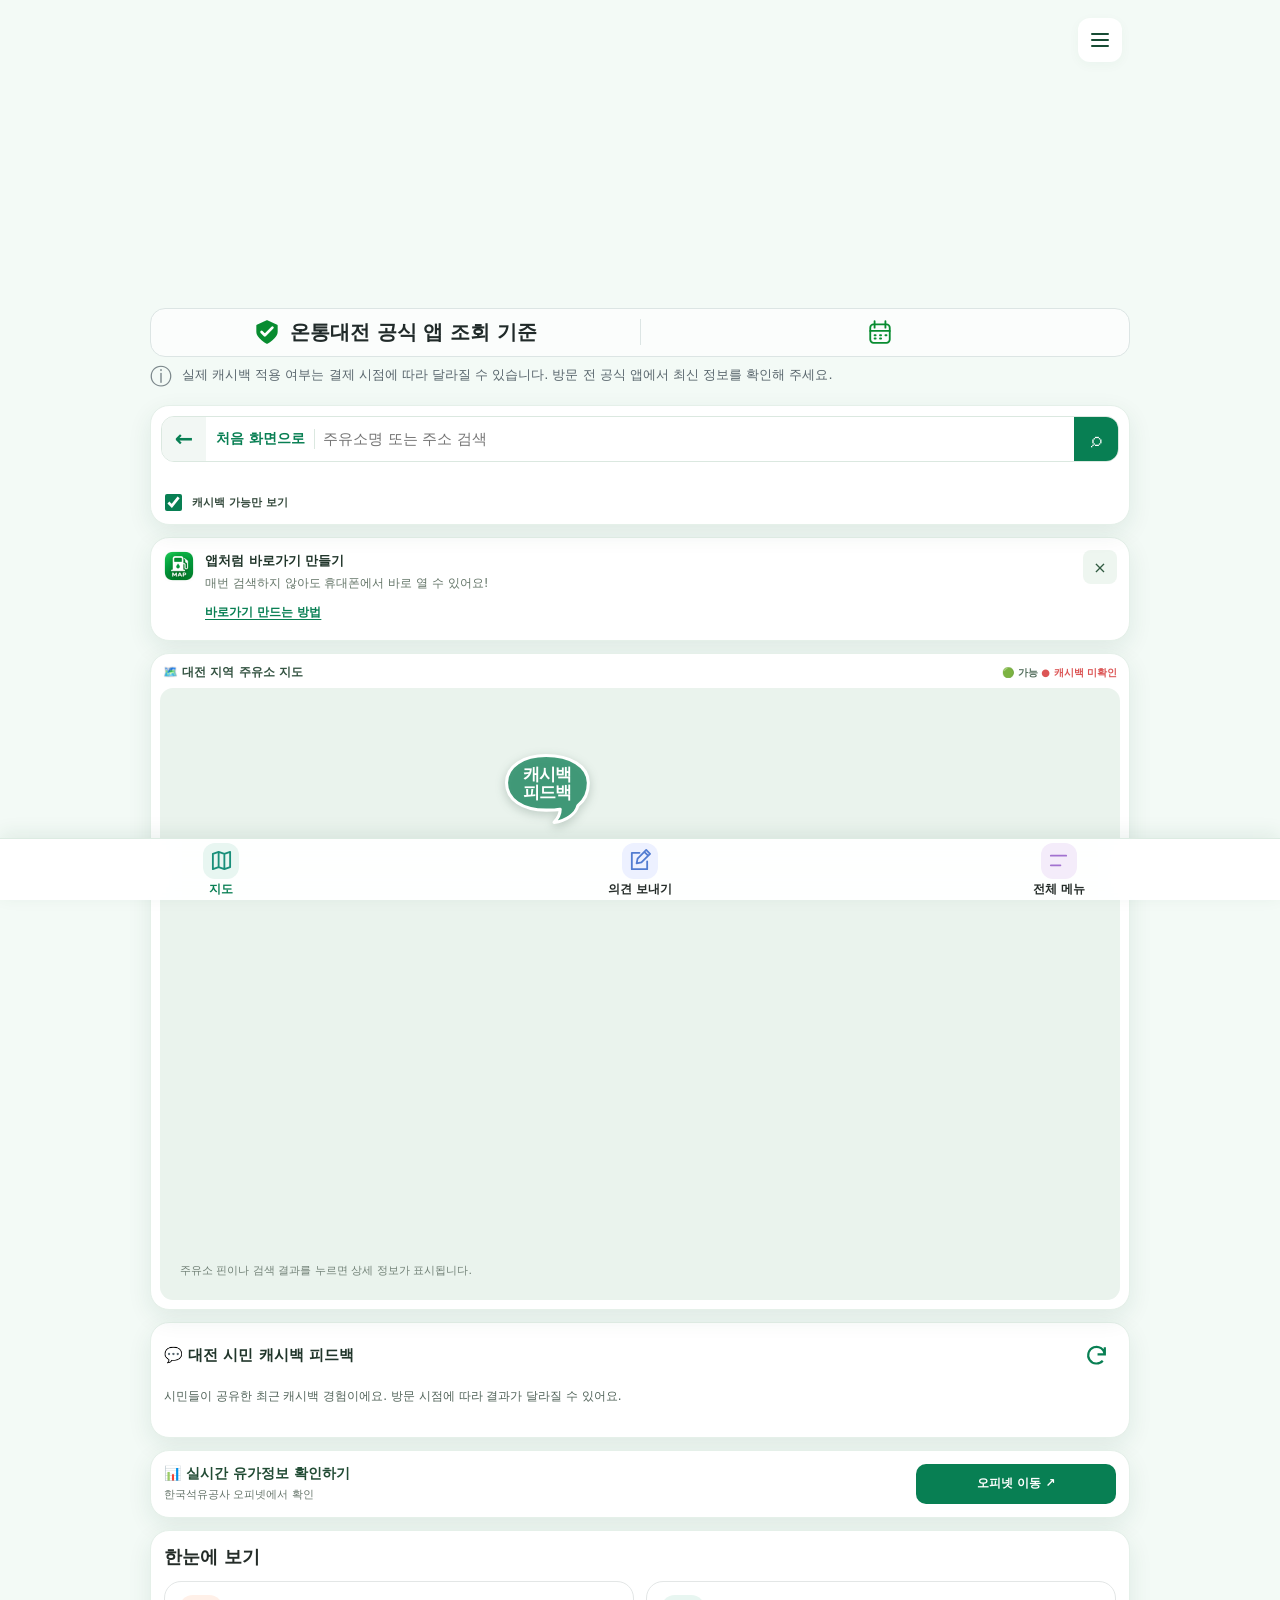
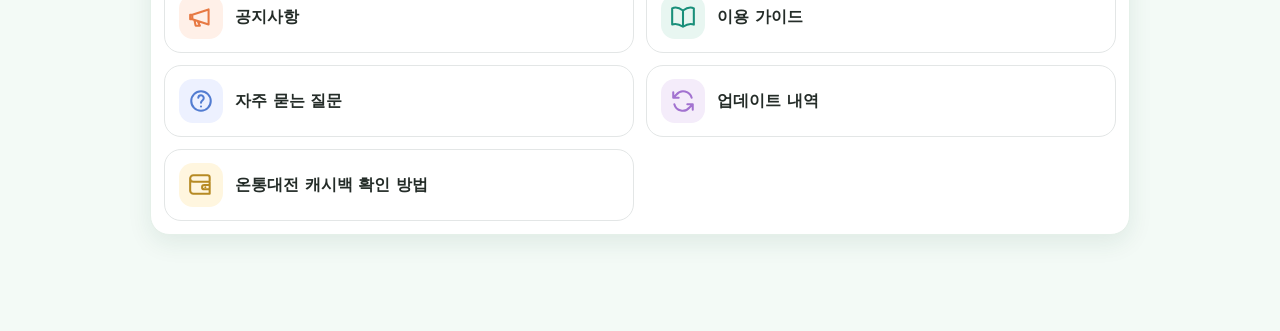
==== commit f71febd7: "바로가기 안내 문구와 7일 숨김 및 설치 상태 처리 개선" ====
--- a/index.html
+++ b/index.html
@@ -47,23 +47,23 @@
 <link rel="icon" type="image/png" sizes="192x192" href="/assets/pwa/map-2a989898e913-192.png">
 <link rel="stylesheet" href="/assets/pwa/standalone.css?v=1">
 <link rel="stylesheet" href="/assets/ui-test.css?v=ba1f1303aa0e">
-<script defer src="/assets/feedback-position.js?v=2fa602d270d5"></script>
-<script defer src="/assets/install-guide.js?v=356a564ecada"></script>
-<link rel="stylesheet" href="/assets/open-ui.css?v=852d073edad4">
+<script defer src="/assets/feedback-position.js?v=bd29c28c085f"></script>
+<script defer src="/assets/install-guide.js?v=cdf7d6143cbe"></script>
+<link rel="stylesheet" href="/assets/open-ui.css?v=9fc2c2946f81">
 <script defer src="/assets/faq-return.js?v=1"></script>
 <script defer src="/assets/contact-return.js?v=5cda91123021"></script>
 <link rel="stylesheet" href="/assets/station-labels.css?v=1fcacb40c853"><script defer src="/assets/station-labels.js?v=edc18eb59459"></script>
 <link rel="stylesheet" href="/assets/cashback-guide.css?v=6"><link rel="stylesheet" href="/assets/resource-popups.css?v=1"></head>
 <body>
 
-<div id="drawerBackdrop" class="drawer-backdrop" hidden></div><header class="hero approved-banner"><div class="wrap approved-banner-wrap"><div class="approved-banner-art"><picture><source media="(max-width:767px)" srcset="/assets/banner-mobile-reference.png"><img src="/assets/banner-pc-reference.png" alt="대전 온통대전 주유소 지도 — 캐시백 주유소를 쉽고 빠르게 찾아보세요" width="1536" height="1024" fetchpriority="high"></picture><h1 class="visually-hidden">대전 주유소 지도</h1><button id="menuToggle" class="menu-toggle" aria-label="전체 메뉴"><svg width="24" height="24" viewBox="0 0 24 24" fill="none" stroke="currentColor" stroke-width="2" stroke-linecap="round" aria-hidden="true"><path d="M4 6h16M4 12h16M4 18h16"/></svg></button></div><div class="approved-source-row"><span><svg viewBox="0 0 24 24" fill="none" stroke="currentColor" stroke-width="1.7" stroke-linecap="round" stroke-linejoin="round" aria-hidden="true"><path d="M12 2 3 6v6c0 5 9 10 9 10s9-5 9-10V6z" fill="currentColor"/><path d="m7 12 3 3 7-7" fill="none" stroke="white" stroke-width="2.5"/></svg><span>온통대전 공식 앱 조회 기준</span></span><span><svg viewBox="0 0 24 24" fill="none" stroke="currentColor" stroke-width="1.7" stroke-linecap="round" stroke-linejoin="round" aria-hidden="true"><rect x="3" y="5" width="18" height="17" rx="3"/><path d="M7 2v6m10-6v6M3 11h18M7 15h1m4 0h1m4 0h1M7 18h1m4 0h1"/></svg><span id="checkedDate"></span></span></div><p class="approved-disclaimer"><span class="info-symbol" aria-hidden="true">ⓘ</span><span>실제 캐시백 적용 여부는 결제 시점에 따라 달라질 수 있습니다. 방문 전 공식 앱에서 최신 정보를 확인해 주세요.</span></p></div><nav id="topMenu" class="top-menu" aria-label="전체메뉴" hidden><a href="/about"><span class="drawer-icon drawer-icon-0" aria-hidden="true"><svg viewBox="0 0 24 24" fill="none" stroke="currentColor" stroke-width="1.8" stroke-linecap="round" stroke-linejoin="round" aria-hidden="true"><circle cx="12" cy="7" r="4" fill="currentColor" stroke="none"/><path d="M4 22v-3a8 8 0 0 1 16 0v3" fill="currentColor" stroke="none"/></svg></span><span class="drawer-label">사이트 소개</span><span class="drawer-chevron" aria-hidden="true"><svg viewBox="0 0 24 24" fill="none" stroke="currentColor" stroke-width="2" stroke-linecap="round" stroke-linejoin="round"><path d="m9 5 7 7-7 7"/></svg></span></a><a href="/notice"><span class="drawer-icon drawer-icon-1" aria-hidden="true"><svg viewBox="0 0 24 24" fill="none" stroke="currentColor" stroke-width="1.8" stroke-linecap="round" stroke-linejoin="round" aria-hidden="true"><path d="M4 9h4l10-5v16L8 15H4z" fill="currentColor" stroke="none"/><path d="m8 15 2 6H6l-2-6M21 8q3 4 0 8"/></svg></span><span class="drawer-label">공지사항</span><span class="drawer-chevron" aria-hidden="true"><svg viewBox="0 0 24 24" fill="none" stroke="currentColor" stroke-width="2" stroke-linecap="round" stroke-linejoin="round"><path d="m9 5 7 7-7 7"/></svg></span></a><a href="/sources"><span class="drawer-icon drawer-icon-2" aria-hidden="true"><svg viewBox="0 0 24 24" fill="none" stroke="currentColor" stroke-width="1.8" stroke-linecap="round" stroke-linejoin="round" aria-hidden="true"><ellipse cx="12" cy="5" rx="8" ry="3" fill="currentColor"/><path d="M4 5v14c0 4 16 4 16 0V5" fill="currentColor"/><path d="M4 11c0 4 16 4 16 0M4 17c0 4 16 4 16 0" stroke="white" stroke-width="1.3"/></svg></span><span class="drawer-label">정보 출처 및 갱신 기준</span><span class="drawer-chevron" aria-hidden="true"><svg viewBox="0 0 24 24" fill="none" stroke="currentColor" stroke-width="2" stroke-linecap="round" stroke-linejoin="round"><path d="m9 5 7 7-7 7"/></svg></span></a><a href="/faq"><span class="drawer-icon drawer-icon-3" aria-hidden="true"><svg viewBox="0 0 24 24" fill="none" stroke="currentColor" stroke-width="1.8" stroke-linecap="round" stroke-linejoin="round" aria-hidden="true"><path d="M20 11a8 8 0 0 1-10 8l-6 3 1-6A8 8 0 1 1 20 11" fill="currentColor" stroke="none"/><path d="M9 8a3 3 0 1 1 4 3c-1 0-1 1-1 2M12 16h.01" stroke="white"/></svg></span><span class="drawer-label">자주 묻는 질문(Q&A)</span><span class="drawer-chevron" aria-hidden="true"><svg viewBox="0 0 24 24" fill="none" stroke="currentColor" stroke-width="2" stroke-linecap="round" stroke-linejoin="round"><path d="m9 5 7 7-7 7"/></svg></span></a><a href="/privacy"><span class="drawer-icon drawer-icon-4" aria-hidden="true"><svg viewBox="0 0 24 24" fill="none" stroke="currentColor" stroke-width="1.8" stroke-linecap="round" stroke-linejoin="round" aria-hidden="true"><path d="m12 2 9 4v6c0 6-9 10-9 10S3 18 3 12V6z" fill="currentColor" stroke="none"/><path d="m7 12 3 3 7-7" stroke="white" stroke-width="2.4"/></svg></span><span class="drawer-label">개인정보처리방침</span><span class="drawer-chevron" aria-hidden="true"><svg viewBox="0 0 24 24" fill="none" stroke="currentColor" stroke-width="2" stroke-linecap="round" stroke-linejoin="round"><path d="m9 5 7 7-7 7"/></svg></span></a><a href="/terms"><span class="drawer-icon drawer-icon-5" aria-hidden="true"><svg viewBox="0 0 24 24" fill="none" stroke="currentColor" stroke-width="1.8" stroke-linecap="round" stroke-linejoin="round" aria-hidden="true"><rect x="5" y="2" width="14" height="20" rx="3"/><path d="M9 7h6M9 11h6M9 15h4M9 18h3"/></svg></span><span class="drawer-label">이용약관</span><span class="drawer-chevron" aria-hidden="true"><svg viewBox="0 0 24 24" fill="none" stroke="currentColor" stroke-width="2" stroke-linecap="round" stroke-linejoin="round"><path d="m9 5 7 7-7 7"/></svg></span></a><button type="button" data-install-guide><span class="drawer-icon drawer-icon-6" aria-hidden="true"><svg viewBox="0 0 24 24" fill="none" stroke="currentColor" stroke-width="1.8" stroke-linecap="round" stroke-linejoin="round" aria-hidden="true"><path d="M14 3H6a2 2 0 0 0-2 2v15a2 2 0 0 0 2 2h9a2 2 0 0 0 2-2v-5M9 18h3M18 3v9M14 7.5h8"/></svg></span><span class="drawer-label">홈 화면에 추가하는 방법</span><span class="drawer-chevron" aria-hidden="true"><svg viewBox="0 0 24 24" fill="none" stroke="currentColor" stroke-width="2" stroke-linecap="round" stroke-linejoin="round"><path d="m9 5 7 7-7 7"/></svg></span></button><a href="/contact"><span class="drawer-icon drawer-icon-7" aria-hidden="true"><svg viewBox="0 0 24 24" fill="none" stroke="currentColor" stroke-width="1.8" stroke-linecap="round" stroke-linejoin="round" aria-hidden="true"><path d="M21 11a9 9 0 0 1-11 9l-6 3 1-7A9 9 0 1 1 21 11" fill="currentColor" stroke="none"/><g fill="white" stroke="none"><circle cx="7" cy="11" r="1.2"/><circle cx="12" cy="11" r="1.2"/><circle cx="17" cy="11" r="1.2"/></g></svg></span><span class="drawer-label">운영자 문의</span><span class="drawer-chevron" aria-hidden="true"><svg viewBox="0 0 24 24" fill="none" stroke="currentColor" stroke-width="2" stroke-linecap="round" stroke-linejoin="round"><path d="m9 5 7 7-7 7"/></svg></span></a></nav></header>
+<div id="drawerBackdrop" class="drawer-backdrop" hidden></div><header class="hero approved-banner"><div class="wrap approved-banner-wrap"><div class="approved-banner-art"><picture><source media="(max-width:767px)" srcset="/assets/banner-mobile-reference.png"><img src="/assets/banner-pc-reference.png" alt="대전 온통대전 주유소 지도 — 캐시백 주유소를 쉽고 빠르게 찾아보세요" width="1536" height="1024" fetchpriority="high"></picture><h1 class="visually-hidden">대전 주유소 지도</h1><button id="menuToggle" class="menu-toggle" aria-label="전체 메뉴"><svg width="24" height="24" viewBox="0 0 24 24" fill="none" stroke="currentColor" stroke-width="2" stroke-linecap="round" aria-hidden="true"><path d="M4 6h16M4 12h16M4 18h16"/></svg></button></div><div class="approved-source-row"><span><svg viewBox="0 0 24 24" fill="none" stroke="currentColor" stroke-width="1.7" stroke-linecap="round" stroke-linejoin="round" aria-hidden="true"><path d="M12 2 3 6v6c0 5 9 10 9 10s9-5 9-10V6z" fill="currentColor"/><path d="m7 12 3 3 7-7" fill="none" stroke="white" stroke-width="2.5"/></svg><span>온통대전 공식 앱 조회 기준</span></span><span><svg viewBox="0 0 24 24" fill="none" stroke="currentColor" stroke-width="1.7" stroke-linecap="round" stroke-linejoin="round" aria-hidden="true"><rect x="3" y="5" width="18" height="17" rx="3"/><path d="M7 2v6m10-6v6M3 11h18M7 15h1m4 0h1m4 0h1M7 18h1m4 0h1"/></svg><span id="checkedDate"></span></span></div><p class="approved-disclaimer"><span class="info-symbol" aria-hidden="true">ⓘ</span><span>실제 캐시백 적용 여부는 결제 시점에 따라 달라질 수 있습니다. 방문 전 공식 앱에서 최신 정보를 확인해 주세요.</span></p></div><nav id="topMenu" class="top-menu" aria-label="전체메뉴" hidden><a href="/about"><span class="drawer-icon drawer-icon-0" aria-hidden="true"><svg viewBox="0 0 24 24" fill="none" stroke="currentColor" stroke-width="1.8" stroke-linecap="round" stroke-linejoin="round" aria-hidden="true"><circle cx="12" cy="7" r="4" fill="currentColor" stroke="none"/><path d="M4 22v-3a8 8 0 0 1 16 0v3" fill="currentColor" stroke="none"/></svg></span><span class="drawer-label">사이트 소개</span><span class="drawer-chevron" aria-hidden="true"><svg viewBox="0 0 24 24" fill="none" stroke="currentColor" stroke-width="2" stroke-linecap="round" stroke-linejoin="round"><path d="m9 5 7 7-7 7"/></svg></span></a><a href="/notice"><span class="drawer-icon drawer-icon-1" aria-hidden="true"><svg viewBox="0 0 24 24" fill="none" stroke="currentColor" stroke-width="1.8" stroke-linecap="round" stroke-linejoin="round" aria-hidden="true"><path d="M4 9h4l10-5v16L8 15H4z" fill="currentColor" stroke="none"/><path d="m8 15 2 6H6l-2-6M21 8q3 4 0 8"/></svg></span><span class="drawer-label">공지사항</span><span class="drawer-chevron" aria-hidden="true"><svg viewBox="0 0 24 24" fill="none" stroke="currentColor" stroke-width="2" stroke-linecap="round" stroke-linejoin="round"><path d="m9 5 7 7-7 7"/></svg></span></a><a href="/sources"><span class="drawer-icon drawer-icon-2" aria-hidden="true"><svg viewBox="0 0 24 24" fill="none" stroke="currentColor" stroke-width="1.8" stroke-linecap="round" stroke-linejoin="round" aria-hidden="true"><ellipse cx="12" cy="5" rx="8" ry="3" fill="currentColor"/><path d="M4 5v14c0 4 16 4 16 0V5" fill="currentColor"/><path d="M4 11c0 4 16 4 16 0M4 17c0 4 16 4 16 0" stroke="white" stroke-width="1.3"/></svg></span><span class="drawer-label">정보 출처 및 갱신 기준</span><span class="drawer-chevron" aria-hidden="true"><svg viewBox="0 0 24 24" fill="none" stroke="currentColor" stroke-width="2" stroke-linecap="round" stroke-linejoin="round"><path d="m9 5 7 7-7 7"/></svg></span></a><a href="/faq"><span class="drawer-icon drawer-icon-3" aria-hidden="true"><svg viewBox="0 0 24 24" fill="none" stroke="currentColor" stroke-width="1.8" stroke-linecap="round" stroke-linejoin="round" aria-hidden="true"><path d="M20 11a8 8 0 0 1-10 8l-6 3 1-6A8 8 0 1 1 20 11" fill="currentColor" stroke="none"/><path d="M9 8a3 3 0 1 1 4 3c-1 0-1 1-1 2M12 16h.01" stroke="white"/></svg></span><span class="drawer-label">자주 묻는 질문(Q&A)</span><span class="drawer-chevron" aria-hidden="true"><svg viewBox="0 0 24 24" fill="none" stroke="currentColor" stroke-width="2" stroke-linecap="round" stroke-linejoin="round"><path d="m9 5 7 7-7 7"/></svg></span></a><a href="/privacy"><span class="drawer-icon drawer-icon-4" aria-hidden="true"><svg viewBox="0 0 24 24" fill="none" stroke="currentColor" stroke-width="1.8" stroke-linecap="round" stroke-linejoin="round" aria-hidden="true"><path d="m12 2 9 4v6c0 6-9 10-9 10S3 18 3 12V6z" fill="currentColor" stroke="none"/><path d="m7 12 3 3 7-7" stroke="white" stroke-width="2.4"/></svg></span><span class="drawer-label">개인정보처리방침</span><span class="drawer-chevron" aria-hidden="true"><svg viewBox="0 0 24 24" fill="none" stroke="currentColor" stroke-width="2" stroke-linecap="round" stroke-linejoin="round"><path d="m9 5 7 7-7 7"/></svg></span></a><a href="/terms"><span class="drawer-icon drawer-icon-5" aria-hidden="true"><svg viewBox="0 0 24 24" fill="none" stroke="currentColor" stroke-width="1.8" stroke-linecap="round" stroke-linejoin="round" aria-hidden="true"><rect x="5" y="2" width="14" height="20" rx="3"/><path d="M9 7h6M9 11h6M9 15h4M9 18h3"/></svg></span><span class="drawer-label">이용약관</span><span class="drawer-chevron" aria-hidden="true"><svg viewBox="0 0 24 24" fill="none" stroke="currentColor" stroke-width="2" stroke-linecap="round" stroke-linejoin="round"><path d="m9 5 7 7-7 7"/></svg></span></a><button type="button" data-install-guide><span class="drawer-icon drawer-icon-6" aria-hidden="true"><svg viewBox="0 0 24 24" fill="none" stroke="currentColor" stroke-width="1.8" stroke-linecap="round" stroke-linejoin="round" aria-hidden="true"><path d="M14 3H6a2 2 0 0 0-2 2v15a2 2 0 0 0 2 2h9a2 2 0 0 0 2-2v-5M9 18h3M18 3v9M14 7.5h8"/></svg></span><span class="drawer-label">앱처럼 바로가기 만들기</span><span class="drawer-chevron" aria-hidden="true"><svg viewBox="0 0 24 24" fill="none" stroke="currentColor" stroke-width="2" stroke-linecap="round" stroke-linejoin="round"><path d="m9 5 7 7-7 7"/></svg></span></button><a href="/contact"><span class="drawer-icon drawer-icon-7" aria-hidden="true"><svg viewBox="0 0 24 24" fill="none" stroke="currentColor" stroke-width="1.8" stroke-linecap="round" stroke-linejoin="round" aria-hidden="true"><path d="M21 11a9 9 0 0 1-11 9l-6 3 1-7A9 9 0 1 1 21 11" fill="currentColor" stroke="none"/><g fill="white" stroke="none"><circle cx="7" cy="11" r="1.2"/><circle cx="12" cy="11" r="1.2"/><circle cx="17" cy="11" r="1.2"/></g></svg></span><span class="drawer-label">운영자 문의</span><span class="drawer-chevron" aria-hidden="true"><svg viewBox="0 0 24 24" fill="none" stroke="currentColor" stroke-width="2" stroke-linecap="round" stroke-linejoin="round"><path d="m9 5 7 7-7 7"/></svg></span></a></nav></header>
 <main class="wrap"><div id="localPreviewNotice" class="privacy-preview" hidden>유종·길찾기 통합 로컬 미리보기 · 예시 제보이며 운영 정보가 아닙니다.</div>
 
 
 
 
 <section id="search-section" class="card searchbox"><div class="search-row"><button id="mapBack" class="map-back" type="button" aria-label="처음 화면으로"><span aria-hidden="true">←</span></button><button id="mapHomeText" class="map-home-text" type="button">처음 화면으로</button><input id="searchInput" type="search" autocomplete="off" placeholder="주유소명 또는 주소 검색" aria-label="주유소명 또는 주소 검색"><button id="searchGo" class="search-go" aria-label="검색">⌕</button><div id="suggestions" class="suggestions" hidden></div></div><div id="searchStatus" class="status" aria-live="polite"></div><div id="districts" class="districts"></div><div class="summary"><label class="filter"><input id="cashbackOnly" type="checkbox" checked> 캐시백 가능만 보기</label><span id="filterCount" class="counter"></span></div></section>
-<aside id="installPrompt" class="card install-prompt" hidden><img src="/assets/pwa/map-2a989898e913-192.png" width="32" height="32" alt=""><div><p>홈 화면에 추가하면 다음 방문부터 앱처럼 편리하게 이용할 수 있어요.</p><button type="button" data-install-guide>홈 화면에 추가하는 방법</button></div><button id="installDismiss" type="button" class="icon-button" aria-label="설치 안내 숨기기">×</button></aside>
+<aside id="installPrompt" class="card install-prompt" hidden><img src="/assets/pwa/map-2a989898e913-192.png" width="32" height="32" alt=""><div><strong>앱처럼 바로가기 만들기</strong><p>매번 검색하지 않아도 휴대폰에서 바로 열 수 있어요!</p><button type="button" data-install-guide>바로가기 만드는 방법</button></div><button id="installDismiss" type="button" class="icon-button" aria-label="설치 안내 숨기기">×</button></aside>
 <section id="map-section" class="card map-card"><div class="map-head"><span>🗺️ 대전 지역 주유소 지도</span><span class="legend">🟢 가능 <span class="unconfirmed">● 캐시백 미확인</span></span></div><div id="mapViewport" class="map-viewport"><div id="map" aria-label="대전 주유소 지도"></div></div><div id="mapError" class="map-error">지도를 불러오지 못했습니다. 주유소 검색과 목록은 계속 이용할 수 있어요.</div></section>
 <section id="stationPanel" class="card"><div class="empty">주유소 핀이나 검색 결과를 누르면 상세 정보가 표시됩니다.</div></section>
 <aside id="adSlotFirst" class="ad-reserved" aria-label="첫 번째 광고 예약 공간">광고 예정 영역</aside><section id="feedback" class="card"><div class="feedback-heading"><h2>💬 대전 시민 캐시백 피드백</h2><button id="allRefresh" type="button" aria-label="시민 경험 새로고침" title="새로고침"><svg viewBox="0 0 24 24" width="18" height="18" fill="none" stroke="currentColor" stroke-width="1.8" aria-hidden="true"><path d="M20 11a8 8 0 1 0-2 6M20 4v7h-7"/></svg></button></div><p class="detail">시민들이 공유한 최근 캐시백 경험이에요. 방문 시점에 따라 결과가 달라질 수 있어요.</p><div id="allFeedback" aria-live="polite"></div><div class="experience-pagination"><button id="allMore" class="more" type="button" aria-label="시민 경험 5건 더 보기" hidden><svg viewBox="0 0 24 24" fill="none" stroke="currentColor" stroke-width="1.8" stroke-linecap="round" stroke-linejoin="round" aria-hidden="true"><path d="m6 9 6 6 6-6"/></svg></button><button id="allCollapse" class="more" type="button" aria-label="시민 경험 5건으로 접기" hidden><svg viewBox="0 0 24 24" fill="none" stroke="currentColor" stroke-width="1.8" stroke-linecap="round" stroke-linejoin="round" aria-hidden="true"><path d="m6 15 6-6 6 6"/></svg></button></div></section>
@@ -71,7 +71,7 @@
 <section id="opinetCard" class="card opinet-card" tabindex="-1"><div class="opinet-info"><div><h2>📊 실시간 유가정보 확인하기</h2><p>한국석유공사 오피넷에서 확인</p></div><a href="https://www.opinet.co.kr" target="_blank" rel="noreferrer">오피넷 이동 ↗</a></div></section>
 <section id="site-guide" class="card guide"><h2>한눈에 보기</h2><div class="guide-grid"><button class="guide-link" data-page="notice-summary"><span class="home-menu-icon home-icon-notice" aria-hidden="true"><svg viewBox="0 0 24 24" fill="none" stroke="currentColor" stroke-width="1.9" stroke-linecap="round" stroke-linejoin="round" aria-hidden="true"><path d="m4 10 15-5v14L4 14zM4 10H2v4h2m2 1 1 5h4l-2-4"/></svg></span><span class="home-menu-label">공지사항</span></button><button class="guide-link" data-page="guide"><span class="home-menu-icon home-icon-guide" aria-hidden="true"><svg viewBox="0 0 24 24" fill="none" stroke="currentColor" stroke-width="1.9" stroke-linecap="round" stroke-linejoin="round" aria-hidden="true"><path d="M12 6C8 3 4 3 2 4v15c3-1 7 0 10 2 3-2 7-3 10-2V4c-2-1-6-1-10 2Zm0 0v15"/></svg></span><span class="home-menu-label">이용 가이드</span></button><button class="guide-link" data-page="faq"><span class="home-menu-icon home-icon-faq" aria-hidden="true"><svg viewBox="0 0 24 24" fill="none" stroke="currentColor" stroke-width="1.9" stroke-linecap="round" stroke-linejoin="round" aria-hidden="true"><circle cx="12" cy="12" r="9"/><path d="M9.5 9a2.5 2.5 0 0 1 5 .5c0 2-2.5 2-2.5 4M12 17h.01"/></svg></span><span class="home-menu-label">자주 묻는 질문</span></button><a href="/updates/" class="guide-link" data-page="updates"><span class="home-menu-icon home-icon-updates" aria-hidden="true"><svg viewBox="0 0 24 24" fill="none" stroke="currentColor" stroke-width="1.9" stroke-linecap="round" stroke-linejoin="round" aria-hidden="true"><path d="M20 9a8 8 0 0 0-14-3L3 9m0-5v5h5M4 15a8 8 0 0 0 14 3l3-3m0 5v-5h-5"/></svg></span><span class="home-menu-label">업데이트 내역</span></a></div><div class="cashback-resources"><a class="cashback-entry" href="/cashback-guide/" aria-label="온통대전 캐시백 확인 방법"><span class="home-menu-icon" aria-hidden="true"><svg viewBox="0 0 24 24" fill="none" stroke="currentColor" stroke-width="1.9" stroke-linecap="round" stroke-linejoin="round"><path d="M20 8V5a2 2 0 0 0-2-2H5a3 3 0 0 0 0 6h15v11H5a3 3 0 0 1-3-3V6m18 6h-5a2 2 0 0 0 0 4h5z"/><path d="M16 14h.01"/></svg></span><span><strong><span>온통대전 캐시백</span><span>확인 방법</span></strong></span></a><aside class="cashback-ad-slot" aria-label="광고" hidden></aside></div></section>
 </main>
-<dialog id="installGuide" hidden class="report-dialog" aria-labelledby="installGuideTitle"><div class="dialog-head"><h2 id="installGuideTitle">홈 화면에 추가하는 방법</h2><button type="button" id="installGuideClose" class="icon-button" aria-label="설치 안내 닫기">×</button></div><p>홈 화면에 추가하면 다음 방문부터 앱처럼 편리하게 이용할 수 있어요.</p><section class="install-platform" aria-labelledby="iosInstallTitle"><h3 id="iosInstallTitle">iPhone · Safari</h3><ol class="install-steps"><li><svg class="install-step-icon" viewBox="0 0 24 24" fill="none" stroke="currentColor" stroke-width="1.8" stroke-linecap="round" stroke-linejoin="round" aria-hidden="true"><path d="M7 8H4v13h16V8h-3M12 15V2m-4 4 4-4 4 4"/></svg><span>Safari 하단의 공유 버튼을 누르세요.</span></li><li><svg class="install-step-icon" viewBox="0 0 24 24" fill="none" stroke="currentColor" stroke-width="1.8" stroke-linecap="round" stroke-linejoin="round" aria-hidden="true"><circle cx="12" cy="12" r="9"/><path d="m8 10 4 4 4-4"/></svg><span>공유 메뉴 아래쪽 화살표의 <strong>더 보기</strong>를 누르세요.</span></li><li><svg class="install-step-icon" viewBox="0 0 24 24" fill="none" stroke="currentColor" stroke-width="1.8" stroke-linecap="round" stroke-linejoin="round" aria-hidden="true"><rect x="4" y="4" width="16" height="16" rx="4"/><path d="M12 8v8m-4-4h8"/></svg><span><strong>홈 화면에 추가</strong>를 선택하세요.</span></li></ol></section><section class="install-platform" aria-labelledby="androidInstallTitle"><h3 id="androidInstallTitle">Galaxy · Chrome</h3><ol class="install-steps"><li><svg class="install-step-icon" viewBox="0 0 24 24" fill="none" stroke="currentColor" stroke-width="1.8" stroke-linecap="round" stroke-linejoin="round" aria-hidden="true"><circle cx="12" cy="5" r="1"/><circle cx="12" cy="12" r="1"/><circle cx="12" cy="19" r="1"/></svg><span>Chrome 우측 상단 점 3개 메뉴를 누르세요.</span></li><li><svg class="install-step-icon" viewBox="0 0 24 24" fill="none" stroke="currentColor" stroke-width="1.8" stroke-linecap="round" stroke-linejoin="round" aria-hidden="true"><rect x="4" y="4" width="16" height="16" rx="4"/><path d="M12 8v8m-4-4h8"/></svg><span><strong>앱 설치</strong> 또는 <strong>홈 화면에 추가</strong>를 선택하세요.</span></li><li><span class="install-step-number" aria-hidden="true">3</span><span>설치 안내에 따라 진행하세요.</span></li></ol></section><p class="install-version-note">기기·브라우저 버전에 따라 메뉴 위치와 명칭이 다를 수 있어요.</p><p>설치하지 않아도 기존 웹사이트를 정상적으로 이용할 수 있어요.</p><button id="installNative" type="button" class="information-review" hidden>앱 설치</button></dialog>
+<dialog id="installGuide" hidden class="report-dialog" aria-labelledby="installGuideTitle"><div class="dialog-head"><h2 id="installGuideTitle">앱처럼 바로가기 만들기</h2><button type="button" id="installGuideClose" class="icon-button" aria-label="설치 안내 닫기">×</button></div><p>별도의 앱 다운로드 없이 휴대폰 홈 화면에 바로가기를 만들 수 있어요.</p><section class="install-platform" aria-labelledby="iosInstallTitle"><h3 id="iosInstallTitle">iPhone · Safari</h3><ol class="install-steps"><li><svg class="install-step-icon" viewBox="0 0 24 24" fill="none" stroke="currentColor" stroke-width="1.8" stroke-linecap="round" stroke-linejoin="round" aria-hidden="true"><path d="M7 8H4v13h16V8h-3M12 15V2m-4 4 4-4 4 4"/></svg><span>Safari 하단의 공유 버튼을 누르세요.</span></li><li><svg class="install-step-icon" viewBox="0 0 24 24" fill="none" stroke="currentColor" stroke-width="1.8" stroke-linecap="round" stroke-linejoin="round" aria-hidden="true"><circle cx="12" cy="12" r="9"/><path d="m8 10 4 4 4-4"/></svg><span>공유 메뉴 아래쪽 화살표의 <strong>더 보기</strong>를 누르세요.</span></li><li><svg class="install-step-icon" viewBox="0 0 24 24" fill="none" stroke="currentColor" stroke-width="1.8" stroke-linecap="round" stroke-linejoin="round" aria-hidden="true"><rect x="4" y="4" width="16" height="16" rx="4"/><path d="M12 8v8m-4-4h8"/></svg><span><strong>홈 화면에 추가</strong>를 선택하세요.</span></li></ol></section><section class="install-platform" aria-labelledby="androidInstallTitle"><h3 id="androidInstallTitle">Galaxy · Chrome</h3><ol class="install-steps"><li><svg class="install-step-icon" viewBox="0 0 24 24" fill="none" stroke="currentColor" stroke-width="1.8" stroke-linecap="round" stroke-linejoin="round" aria-hidden="true"><circle cx="12" cy="5" r="1"/><circle cx="12" cy="12" r="1"/><circle cx="12" cy="19" r="1"/></svg><span>Chrome 우측 상단 점 3개 메뉴를 누르세요.</span></li><li><svg class="install-step-icon" viewBox="0 0 24 24" fill="none" stroke="currentColor" stroke-width="1.8" stroke-linecap="round" stroke-linejoin="round" aria-hidden="true"><rect x="4" y="4" width="16" height="16" rx="4"/><path d="M12 8v8m-4-4h8"/></svg><span><strong>앱 설치</strong> 또는 <strong>홈 화면에 추가</strong>를 선택하세요.</span></li><li><span class="install-step-number" aria-hidden="true">3</span><span>설치 안내에 따라 진행하세요.</span></li></ol></section><p class="install-version-note">기기·브라우저 버전에 따라 메뉴 위치와 명칭이 다를 수 있어요.</p><p>설치하지 않아도 기존 웹사이트를 정상적으로 이용할 수 있어요.</p><button id="installNative" type="button" class="information-review" hidden>앱 설치</button></dialog>
 <div id="modal" class="modal" hidden><section class="modal-inner" role="dialog" aria-modal="true"><div class="modal-head"><h2 id="modalTitle"></h2><button id="modalClose" class="modal-close" aria-label="닫기">×</button></div><div id="modalContent" class="modal-content"></div></section></div>
 <nav class="dock" aria-label="하단 메뉴"><a class="active" href="#search-section"><span class="home-menu-icon home-icon-map" aria-hidden="true"><svg viewBox="0 0 24 24" fill="none" stroke="currentColor" stroke-width="1.9" stroke-linecap="round" stroke-linejoin="round" aria-hidden="true"><path d="m3 5 6-2 6 2 6-2v16l-6 2-6-2-6 2zm6-2v16m6-14v16"/></svg></span><span class="dock-label">지도</span></a><a href="#map-section" id="dockReport"><span class="home-menu-icon home-icon-report" aria-hidden="true"><svg viewBox="0 0 24 24" fill="none" stroke="currentColor" stroke-width="1.9" stroke-linecap="round" stroke-linejoin="round" aria-hidden="true"><path d="M12 4H4v17h16v-8M9 15l1-5L19 1l4 4-9 9zM17 3l4 4"/></svg></span><span class="dock-label">의견 보내기</span></a><button id="dockMenu"><span class="home-menu-icon home-icon-menu" aria-hidden="true"><svg viewBox="0 0 24 24" fill="none" stroke="currentColor" stroke-width="1.9" stroke-linecap="round" stroke-linejoin="round" aria-hidden="true"><path d="M4 7h16M4 17h10"/></svg></span><span class="dock-label">전체 메뉴</span></button></nav>
 <button class="floating-report" id="floatingReport" type="button" aria-label="캐시백 피드백"><svg class="feedback-bubble-shape" viewBox="0 0 100 84" aria-hidden="true" focusable="false"><path d="M49 4C23 4 4 16 4 35C4 54 22 66 49 66C55 66 60 66 65 65C65 72 61 77 58 80C72 78 83 70 85 61C93 55 97 46 97 35C97 16 76 4 49 4Z"/></svg><span>캐시백<br>피드백</span></button><div id="feedbackToast" class="feedback-toast" role="status" aria-live="polite" aria-atomic="true" hidden></div><dialog id="stationRouteDialog" class="report-dialog" aria-labelledby="routeStationName"><div class="dialog-head"><h2 id="routeStationName"></h2><button id="routeDialogClose" class="icon-button" aria-label="길찾기 선택 닫기">×</button></div><p class="route-question">어떤 내비게이션으로 이동할까요?</p><div id="routeChoices" class="routes" role="group" aria-label="지도 앱 선택"></div><label class="route-remember"><input id="routeRemember" type="checkbox"> <span><b>다음부터 선택한 지도 앱으로 바로 열기</b><small>이 브라우저에서 다음 길찾기에도 사용</small></span></label><button type="button" class="route-forget" id="routeForget" hidden>저장된 선택 해제</button><p id="routePreferenceNotice" class="status" aria-live="polite"></p><button id="routeExecute" class="route-execute" type="button" disabled>길찾기</button></dialog><dialog id="citizenReportDialog" class="report-dialog" aria-labelledby="reportTitle"><div class="dialog-head"><h2 id="reportTitle">우리 동네 주유소 정보, 함께 채워요! 🌱</h2><button id="reportDialogClose" class="icon-button" aria-label="캐시백 경험 공유 닫기">×</button></div><p id="reportStationName"></p><div class="report-share-heading"><h3>캐시백 경험 공유</h3><span>실시간</span></div><div class="feedback-actions" id="reportChoices"><button data-write class="yes" id="feedbackYes" type="button">❤️ 받았어요</button><button data-write class="no" id="feedbackNo" type="button">💔 못 받았어요</button></div><div id="turnstileMount"></div><p id="reportNotice" class="status" aria-live="polite"></p><div id="myReports"></div><section class="report-recent"><div class="report-recent-heading"><h3>최근 시민 캐시백 경험</h3><span>등록 시각</span></div><div id="reportRecentFeedback" aria-live="polite"></div><div class="station-experience-pagination"><button type="button" class="more" id="reportRecentMore" hidden>더 보기 +5</button><button type="button" class="more" id="reportRecentCollapse" hidden>접기 ⌃</button></div></section></dialog><dialog id="informationReportDialog" class="report-dialog information-dialog" aria-labelledby="informationTitle"><div class="information-intro"><div class="dialog-head"><span class="information-mark"><svg viewBox="0 0 24 24" fill="none" stroke="currentColor" stroke-width="1.7" stroke-linecap="round" stroke-linejoin="round" aria-hidden="true"><path d="M3 4h18v14H9l-6 4zM8 8c2-3 4 0 4 0s2-3 4 0c2 3-4 6-4 6s-6-3-4-6Z"/></svg></span><div><h2 id="informationTitle">주유소 정보 의견 보내기</h2><p>우리 동네 주유소 정보를 함께 채워요 🌱</p></div><button id="informationClose" class="icon-button" aria-label="주유소 정보 의견 보내기 닫기">×</button></div><div id="informationStationCard" class="information-station"><span><svg viewBox="0 0 24 24" fill="none" stroke="currentColor" stroke-width="1.7" stroke-linecap="round" stroke-linejoin="round" aria-hidden="true"><path d="M4 22V3h11v19M2 22h15M4 11h11m0-6 5 4v9c0 3-3 3-3 0v-6h-2"/></svg></span><div><b id="informationStationName"></b><p id="informationStationAddress"></p></div></div></div><form id="suggestionForm"><div id="informationEdit"><p class="helper">주유소 정보가 실제와 다르다면 알려주세요.</p><h3>어떤 의견을 보내주시겠어요?</h3><div class="information-categories" role="group" aria-label="의견 분류"><button type="button" data-category="cashback" aria-pressed="false"><svg viewBox="0 0 24 24" fill="none" stroke="currentColor" stroke-width="1.7" stroke-linecap="round" stroke-linejoin="round" aria-hidden="true"><path d="M4 7V4h14v4M3 8h17v13H3zM20 13h-6v5h6"/></svg><span>캐시백</span></button><button type="button" data-category="location" aria-pressed="false"><svg viewBox="0 0 24 24" fill="none" stroke="currentColor" stroke-width="1.7" stroke-linecap="round" stroke-linejoin="round" aria-hidden="true"><path d="M20 10c0 6-8 12-8 12S4 16 4 10a8 8 0 1 1 16 0Z"/><circle cx="12" cy="10" r="3"/></svg><span>위치·주소</span></button><button type="button" data-category="other" aria-pressed="false"><svg viewBox="0 0 24 24" fill="none" stroke="currentColor" stroke-width="1.7" stroke-linecap="round" stroke-linejoin="round" aria-hidden="true"><path d="M3 4h18v14H9l-6 4zM8 8c2-3 4 0 4 0s2-3 4 0c2 3-4 6-4 6s-6-3-4-6Z"/></svg><span>기타</span></button></div><button id="informationPickStation" class="information-review" type="button" hidden>의견을 보낼 주유소를 먼저 선택해 주세요.</button><fieldset id="informationDetails"><legend>해당하는 항목을 선택해 주세요</legend><div id="informationOptions"></div></fieldset><button id="informationReview" class="information-review" type="button" disabled>의견 내용 확인 <span aria-hidden="true">→</span></button></div><section id="informationConfirm" hidden aria-labelledby="informationConfirmTitle"><h3 id="informationConfirmTitle">의견 내용 확인</h3><p id="informationReviewStation"></p><p id="informationReviewCategory"></p><p class="helper" id="suggestionPrivacy">개인정보를 입력하지 마세요. 정보 수정 제보는 관리자 검토 후 반영하며 원본 데이터는 자동으로 변경하지 않습니다.</p><textarea aria-label="의견 내용" id="suggestionMessage" aria-describedby="suggestionPrivacy" placeholder="변경된 정보를 입력해 주세요."></textarea><button id="informationBack" class="more" type="button">수정하기</button><button id="informationSubmit" data-write class="information-review" type="submit">의견 보내기</button></section></form><div id="informationTurnstile"></div><p id="informationNotice" class="status" aria-live="polite"></p></dialog>
--- a/assets/open-ui.css
+++ b/assets/open-ui.css
@@ -112,8 +112,18 @@
 
 /* Mobile-only feedback lane and home entry visibility; desktop keeps its existing placement. */
 @media(max-width:767px){
- body.map-fullscreen #map-section.has-station #stationPanel{max-width:calc(100% - 94px)}
+ body.map-fullscreen #map-section.has-station #stationPanel{max-width:calc(100% - 84px)}
  body .floating-report.is-station-detail{scale:var(--feedback-mobile-scale,1);transform-origin:top left}
  body:not(.map-fullscreen) #floatingReport{visibility:hidden;pointer-events:none}
  body:not(.map-fullscreen) #floatingReport[data-home-scrolled="true"][data-auto-positioned="true"]{visibility:visible;pointer-events:auto}
 }
+
+/* Mobile spacing only: keep all information and allow wrapping when needed. */
+@media(max-width:767px){
+ body #stationPanel .compact-title{padding-right:36px}
+ body #stationPanel .compact-title h2{font-size:var(--station-mobile-title-size,16px)}
+ body #stationPanel .station-tags{gap:2px}
+ body #stationPanel .station-tags .station-badge{padding:3px 5px}
+ body #stationPanel .station-tags .fuel-badge{flex-shrink:0;max-width:100%}
+ body .floating-report.is-station-detail:before{content:'';position:absolute;left:0;top:0;width:100%;height:max(100%,calc(44px / var(--feedback-mobile-scale,1)));background:transparent}
+}
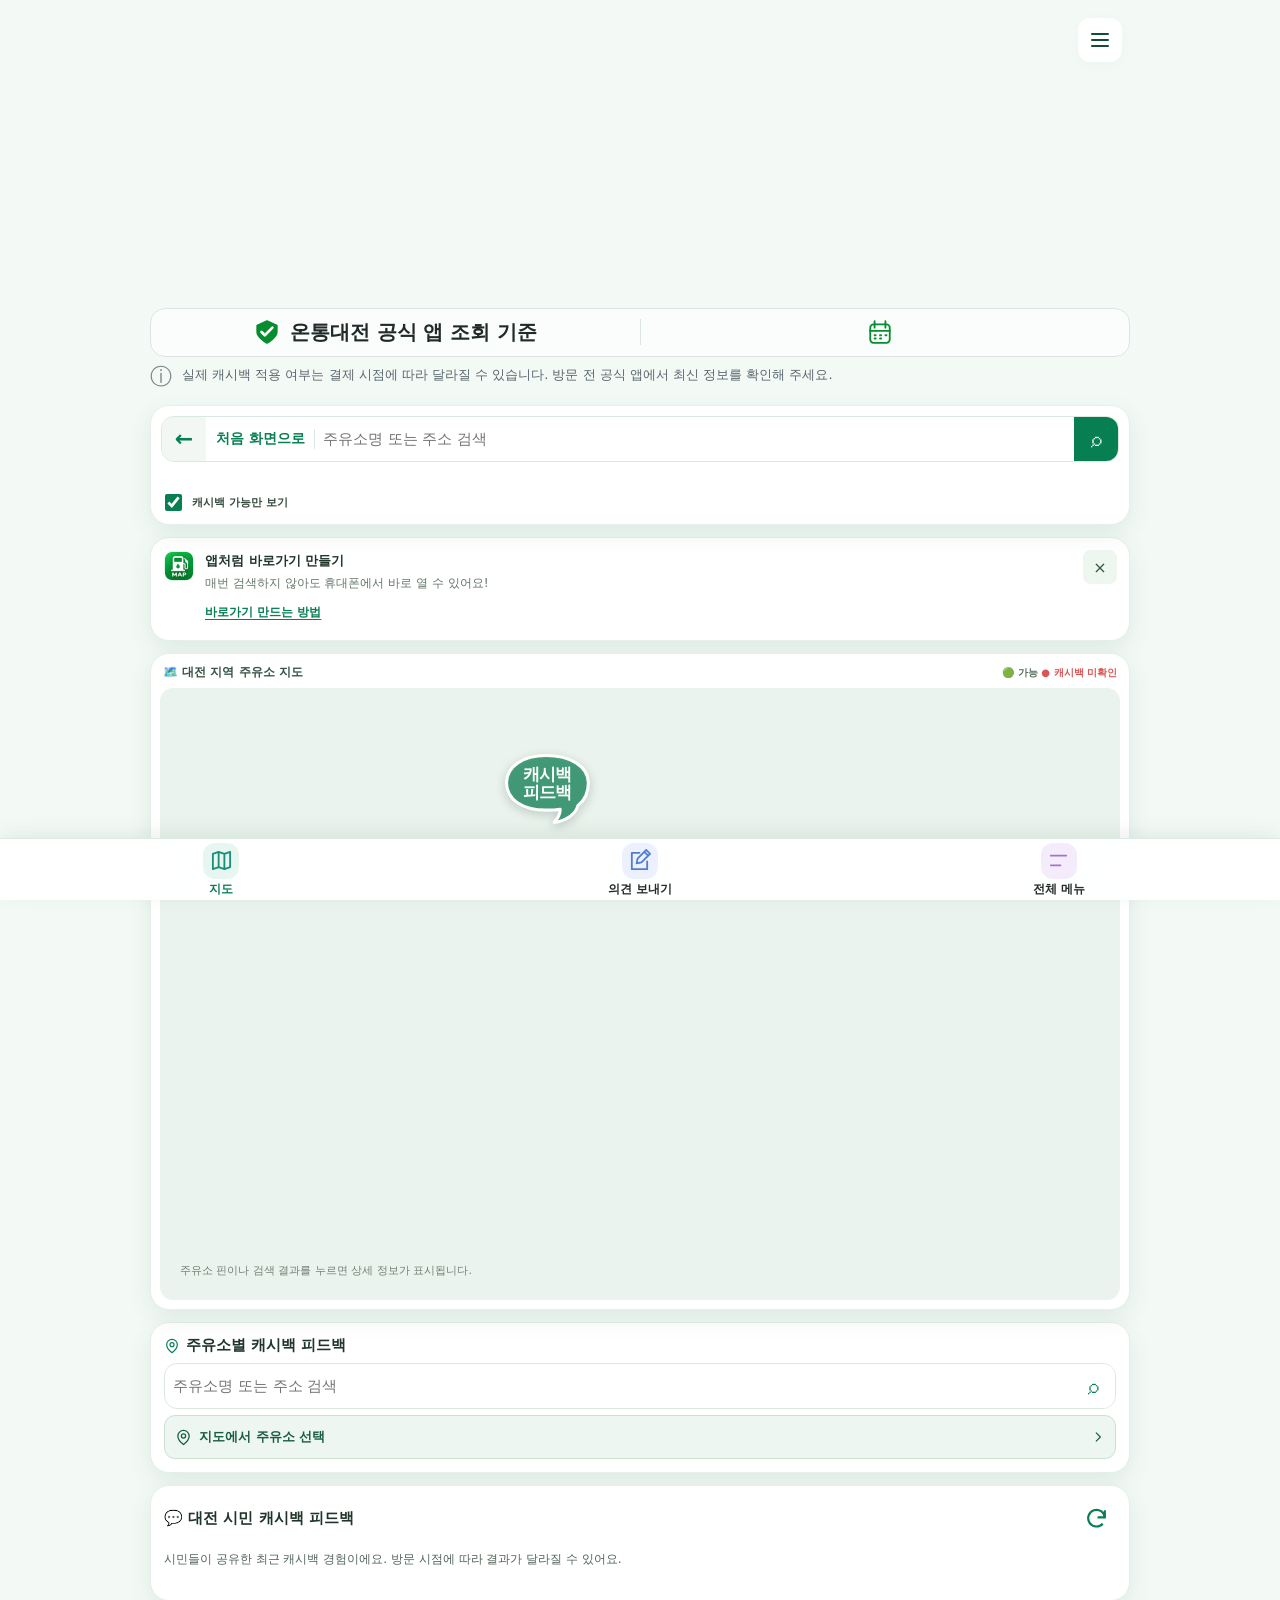
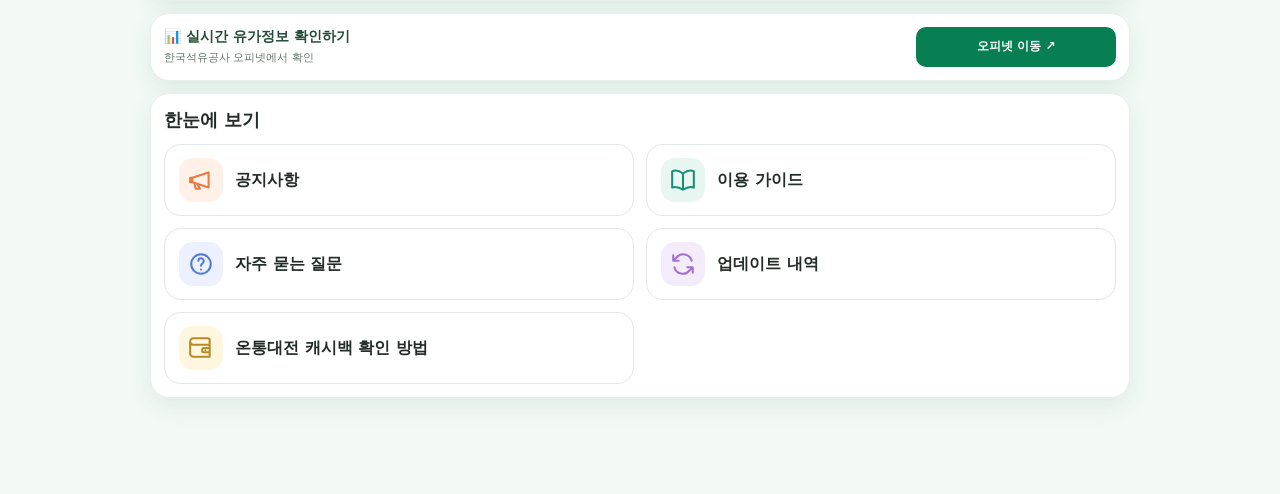
==== commit 2246a6e4: "주유소별 캐시백 피드백 조회 모드 추가" ====
--- a/index.html
+++ b/index.html
@@ -53,7 +53,7 @@
 <script defer src="/assets/faq-return.js?v=1"></script>
 <script defer src="/assets/contact-return.js?v=5cda91123021"></script>
 <link rel="stylesheet" href="/assets/station-labels.css?v=1fcacb40c853"><script defer src="/assets/station-labels.js?v=edc18eb59459"></script>
-<link rel="stylesheet" href="/assets/cashback-guide.css?v=6"><link rel="stylesheet" href="/assets/resource-popups.css?v=1"></head>
+<link rel="stylesheet" href="/assets/cashback-guide.css?v=6"><link rel="stylesheet" href="/assets/resource-popups.css?v=1"><link rel="stylesheet" href="/assets/feedback-lookup.css?v=be44690cd4f9"></head>
 <body>
 
 <div id="drawerBackdrop" class="drawer-backdrop" hidden></div><header class="hero approved-banner"><div class="wrap approved-banner-wrap"><div class="approved-banner-art"><picture><source media="(max-width:767px)" srcset="/assets/banner-mobile-reference.png"><img src="/assets/banner-pc-reference.png" alt="대전 온통대전 주유소 지도 — 캐시백 주유소를 쉽고 빠르게 찾아보세요" width="1536" height="1024" fetchpriority="high"></picture><h1 class="visually-hidden">대전 주유소 지도</h1><button id="menuToggle" class="menu-toggle" aria-label="전체 메뉴"><svg width="24" height="24" viewBox="0 0 24 24" fill="none" stroke="currentColor" stroke-width="2" stroke-linecap="round" aria-hidden="true"><path d="M4 6h16M4 12h16M4 18h16"/></svg></button></div><div class="approved-source-row"><span><svg viewBox="0 0 24 24" fill="none" stroke="currentColor" stroke-width="1.7" stroke-linecap="round" stroke-linejoin="round" aria-hidden="true"><path d="M12 2 3 6v6c0 5 9 10 9 10s9-5 9-10V6z" fill="currentColor"/><path d="m7 12 3 3 7-7" fill="none" stroke="white" stroke-width="2.5"/></svg><span>온통대전 공식 앱 조회 기준</span></span><span><svg viewBox="0 0 24 24" fill="none" stroke="currentColor" stroke-width="1.7" stroke-linecap="round" stroke-linejoin="round" aria-hidden="true"><rect x="3" y="5" width="18" height="17" rx="3"/><path d="M7 2v6m10-6v6M3 11h18M7 15h1m4 0h1m4 0h1M7 18h1m4 0h1"/></svg><span id="checkedDate"></span></span></div><p class="approved-disclaimer"><span class="info-symbol" aria-hidden="true">ⓘ</span><span>실제 캐시백 적용 여부는 결제 시점에 따라 달라질 수 있습니다. 방문 전 공식 앱에서 최신 정보를 확인해 주세요.</span></p></div><nav id="topMenu" class="top-menu" aria-label="전체메뉴" hidden><a href="/about"><span class="drawer-icon drawer-icon-0" aria-hidden="true"><svg viewBox="0 0 24 24" fill="none" stroke="currentColor" stroke-width="1.8" stroke-linecap="round" stroke-linejoin="round" aria-hidden="true"><circle cx="12" cy="7" r="4" fill="currentColor" stroke="none"/><path d="M4 22v-3a8 8 0 0 1 16 0v3" fill="currentColor" stroke="none"/></svg></span><span class="drawer-label">사이트 소개</span><span class="drawer-chevron" aria-hidden="true"><svg viewBox="0 0 24 24" fill="none" stroke="currentColor" stroke-width="2" stroke-linecap="round" stroke-linejoin="round"><path d="m9 5 7 7-7 7"/></svg></span></a><a href="/notice"><span class="drawer-icon drawer-icon-1" aria-hidden="true"><svg viewBox="0 0 24 24" fill="none" stroke="currentColor" stroke-width="1.8" stroke-linecap="round" stroke-linejoin="round" aria-hidden="true"><path d="M4 9h4l10-5v16L8 15H4z" fill="currentColor" stroke="none"/><path d="m8 15 2 6H6l-2-6M21 8q3 4 0 8"/></svg></span><span class="drawer-label">공지사항</span><span class="drawer-chevron" aria-hidden="true"><svg viewBox="0 0 24 24" fill="none" stroke="currentColor" stroke-width="2" stroke-linecap="round" stroke-linejoin="round"><path d="m9 5 7 7-7 7"/></svg></span></a><a href="/sources"><span class="drawer-icon drawer-icon-2" aria-hidden="true"><svg viewBox="0 0 24 24" fill="none" stroke="currentColor" stroke-width="1.8" stroke-linecap="round" stroke-linejoin="round" aria-hidden="true"><ellipse cx="12" cy="5" rx="8" ry="3" fill="currentColor"/><path d="M4 5v14c0 4 16 4 16 0V5" fill="currentColor"/><path d="M4 11c0 4 16 4 16 0M4 17c0 4 16 4 16 0" stroke="white" stroke-width="1.3"/></svg></span><span class="drawer-label">정보 출처 및 갱신 기준</span><span class="drawer-chevron" aria-hidden="true"><svg viewBox="0 0 24 24" fill="none" stroke="currentColor" stroke-width="2" stroke-linecap="round" stroke-linejoin="round"><path d="m9 5 7 7-7 7"/></svg></span></a><a href="/faq"><span class="drawer-icon drawer-icon-3" aria-hidden="true"><svg viewBox="0 0 24 24" fill="none" stroke="currentColor" stroke-width="1.8" stroke-linecap="round" stroke-linejoin="round" aria-hidden="true"><path d="M20 11a8 8 0 0 1-10 8l-6 3 1-6A8 8 0 1 1 20 11" fill="currentColor" stroke="none"/><path d="M9 8a3 3 0 1 1 4 3c-1 0-1 1-1 2M12 16h.01" stroke="white"/></svg></span><span class="drawer-label">자주 묻는 질문(Q&A)</span><span class="drawer-chevron" aria-hidden="true"><svg viewBox="0 0 24 24" fill="none" stroke="currentColor" stroke-width="2" stroke-linecap="round" stroke-linejoin="round"><path d="m9 5 7 7-7 7"/></svg></span></a><a href="/privacy"><span class="drawer-icon drawer-icon-4" aria-hidden="true"><svg viewBox="0 0 24 24" fill="none" stroke="currentColor" stroke-width="1.8" stroke-linecap="round" stroke-linejoin="round" aria-hidden="true"><path d="m12 2 9 4v6c0 6-9 10-9 10S3 18 3 12V6z" fill="currentColor" stroke="none"/><path d="m7 12 3 3 7-7" stroke="white" stroke-width="2.4"/></svg></span><span class="drawer-label">개인정보처리방침</span><span class="drawer-chevron" aria-hidden="true"><svg viewBox="0 0 24 24" fill="none" stroke="currentColor" stroke-width="2" stroke-linecap="round" stroke-linejoin="round"><path d="m9 5 7 7-7 7"/></svg></span></a><a href="/terms"><span class="drawer-icon drawer-icon-5" aria-hidden="true"><svg viewBox="0 0 24 24" fill="none" stroke="currentColor" stroke-width="1.8" stroke-linecap="round" stroke-linejoin="round" aria-hidden="true"><rect x="5" y="2" width="14" height="20" rx="3"/><path d="M9 7h6M9 11h6M9 15h4M9 18h3"/></svg></span><span class="drawer-label">이용약관</span><span class="drawer-chevron" aria-hidden="true"><svg viewBox="0 0 24 24" fill="none" stroke="currentColor" stroke-width="2" stroke-linecap="round" stroke-linejoin="round"><path d="m9 5 7 7-7 7"/></svg></span></a><button type="button" data-install-guide><span class="drawer-icon drawer-icon-6" aria-hidden="true"><svg viewBox="0 0 24 24" fill="none" stroke="currentColor" stroke-width="1.8" stroke-linecap="round" stroke-linejoin="round" aria-hidden="true"><path d="M14 3H6a2 2 0 0 0-2 2v15a2 2 0 0 0 2 2h9a2 2 0 0 0 2-2v-5M9 18h3M18 3v9M14 7.5h8"/></svg></span><span class="drawer-label">앱처럼 바로가기 만들기</span><span class="drawer-chevron" aria-hidden="true"><svg viewBox="0 0 24 24" fill="none" stroke="currentColor" stroke-width="2" stroke-linecap="round" stroke-linejoin="round"><path d="m9 5 7 7-7 7"/></svg></span></button><a href="/contact"><span class="drawer-icon drawer-icon-7" aria-hidden="true"><svg viewBox="0 0 24 24" fill="none" stroke="currentColor" stroke-width="1.8" stroke-linecap="round" stroke-linejoin="round" aria-hidden="true"><path d="M21 11a9 9 0 0 1-11 9l-6 3 1-7A9 9 0 1 1 21 11" fill="currentColor" stroke="none"/><g fill="white" stroke="none"><circle cx="7" cy="11" r="1.2"/><circle cx="12" cy="11" r="1.2"/><circle cx="17" cy="11" r="1.2"/></g></svg></span><span class="drawer-label">운영자 문의</span><span class="drawer-chevron" aria-hidden="true"><svg viewBox="0 0 24 24" fill="none" stroke="currentColor" stroke-width="2" stroke-linecap="round" stroke-linejoin="round"><path d="m9 5 7 7-7 7"/></svg></span></a></nav></header>
@@ -64,8 +64,9 @@
 
 <section id="search-section" class="card searchbox"><div class="search-row"><button id="mapBack" class="map-back" type="button" aria-label="처음 화면으로"><span aria-hidden="true">←</span></button><button id="mapHomeText" class="map-home-text" type="button">처음 화면으로</button><input id="searchInput" type="search" autocomplete="off" placeholder="주유소명 또는 주소 검색" aria-label="주유소명 또는 주소 검색"><button id="searchGo" class="search-go" aria-label="검색">⌕</button><div id="suggestions" class="suggestions" hidden></div></div><div id="searchStatus" class="status" aria-live="polite"></div><div id="districts" class="districts"></div><div class="summary"><label class="filter"><input id="cashbackOnly" type="checkbox" checked> 캐시백 가능만 보기</label><span id="filterCount" class="counter"></span></div></section>
 <aside id="installPrompt" class="card install-prompt" hidden><img src="/assets/pwa/map-2a989898e913-192.png" width="32" height="32" alt=""><div><strong>앱처럼 바로가기 만들기</strong><p>매번 검색하지 않아도 휴대폰에서 바로 열 수 있어요!</p><button type="button" data-install-guide>바로가기 만드는 방법</button></div><button id="installDismiss" type="button" class="icon-button" aria-label="설치 안내 숨기기">×</button></aside>
-<section id="map-section" class="card map-card"><div class="map-head"><span>🗺️ 대전 지역 주유소 지도</span><span class="legend">🟢 가능 <span class="unconfirmed">● 캐시백 미확인</span></span></div><div id="mapViewport" class="map-viewport"><div id="map" aria-label="대전 주유소 지도"></div></div><div id="mapError" class="map-error">지도를 불러오지 못했습니다. 주유소 검색과 목록은 계속 이용할 수 있어요.</div></section>
+<section id="map-section" class="card map-card"><div class="map-head"><div id="feedbackLookupBar" hidden><span class="lookup-mode-label"><i aria-hidden="true"></i>캐시백 피드백 조회 모드</span><button id="feedbackLookupExit" type="button">종료 ×</button></div><span>🗺️ 대전 지역 주유소 지도</span><span class="legend">🟢 가능 <span class="unconfirmed">● 캐시백 미확인</span></span></div><div id="mapViewport" class="map-viewport"><div id="map" aria-label="대전 주유소 지도"></div></div><section id="feedbackLookupPanel" hidden aria-labelledby="feedbackLookupName"><div class="lookup-panel-heading"><h2 id="feedbackLookupName"></h2><span class="lookup-period">최근 30일</span></div><div id="feedbackLookupRows" aria-live="polite"></div><button id="feedbackLookupMore" type="button" hidden aria-expanded="false" aria-controls="feedbackLookupRows"><span id="feedbackLookupMoreText">더 보기</span><svg viewBox="0 0 24 24" fill="none" stroke="currentColor" stroke-width="2" aria-hidden="true"><path d="m6 9 6 6 6-6"/></svg></button><p class="lookup-note">시민들이 공유한 캐시백 경험이에요. 방문 시점에 따라 결과가 달라질 수 있어요.</p></section><div id="mapError" class="map-error">지도를 불러오지 못했습니다. 주유소 검색과 목록은 계속 이용할 수 있어요.</div></section>
 <section id="stationPanel" class="card"><div class="empty">주유소 핀이나 검색 결과를 누르면 상세 정보가 표시됩니다.</div></section>
+<section id="feedbackLookupHome" class="card"><div class="feedback-heading"><h2><svg viewBox="0 0 24 24" fill="none" stroke="currentColor" stroke-width="1.8" stroke-linecap="round" stroke-linejoin="round" aria-hidden="true"><path d="M20 10c0 6-8 12-8 12S4 16 4 10a8 8 0 1 1 16 0Z"/><circle cx="12" cy="10" r="3"/></svg>주유소별 캐시백 피드백</h2></div><form id="feedbackLookupForm" class="search-row" role="search"><input id="feedbackLookupSearch" type="search" autocomplete="off" placeholder="주유소명 또는 주소 검색" aria-label="피드백 조회용 주유소명 또는 주소 검색"><button type="submit" class="search-go" aria-label="검색">⌕</button></form><button id="feedbackLookupPick" type="button"><svg viewBox="0 0 24 24" fill="none" stroke="currentColor" stroke-width="1.8" stroke-linecap="round" stroke-linejoin="round" aria-hidden="true"><path d="M20 10c0 6-8 12-8 12S4 16 4 10a8 8 0 1 1 16 0Z"/><circle cx="12" cy="10" r="3"/></svg><span class="lookup-pick-label">지도에서 주유소 선택</span><svg class="lookup-pick-arrow" viewBox="0 0 24 24" fill="none" stroke="currentColor" stroke-width="2" stroke-linecap="round" stroke-linejoin="round" aria-hidden="true"><path d="m9 5 7 7-7 7"/></svg></button></section>
 <aside id="adSlotFirst" class="ad-reserved" aria-label="첫 번째 광고 예약 공간">광고 예정 영역</aside><section id="feedback" class="card"><div class="feedback-heading"><h2>💬 대전 시민 캐시백 피드백</h2><button id="allRefresh" type="button" aria-label="시민 경험 새로고침" title="새로고침"><svg viewBox="0 0 24 24" width="18" height="18" fill="none" stroke="currentColor" stroke-width="1.8" aria-hidden="true"><path d="M20 11a8 8 0 1 0-2 6M20 4v7h-7"/></svg></button></div><p class="detail">시민들이 공유한 최근 캐시백 경험이에요. 방문 시점에 따라 결과가 달라질 수 있어요.</p><div id="allFeedback" aria-live="polite"></div><div class="experience-pagination"><button id="allMore" class="more" type="button" aria-label="시민 경험 5건 더 보기" hidden><svg viewBox="0 0 24 24" fill="none" stroke="currentColor" stroke-width="1.8" stroke-linecap="round" stroke-linejoin="round" aria-hidden="true"><path d="m6 9 6 6 6-6"/></svg></button><button id="allCollapse" class="more" type="button" aria-label="시민 경험 5건으로 접기" hidden><svg viewBox="0 0 24 24" fill="none" stroke="currentColor" stroke-width="1.8" stroke-linecap="round" stroke-linejoin="round" aria-hidden="true"><path d="m6 15 6-6 6 6"/></svg></button></div></section>
 <aside id="adSlotSecond" class="ad-reserved" aria-label="두 번째 광고 예약 공간">광고 예정 영역</aside>
 <section id="opinetCard" class="card opinet-card" tabindex="-1"><div class="opinet-info"><div><h2>📊 실시간 유가정보 확인하기</h2><p>한국석유공사 오피넷에서 확인</p></div><a href="https://www.opinet.co.kr" target="_blank" rel="noreferrer">오피넷 이동 ↗</a></div></section>
@@ -75,7 +76,7 @@
 <div id="modal" class="modal" hidden><section class="modal-inner" role="dialog" aria-modal="true"><div class="modal-head"><h2 id="modalTitle"></h2><button id="modalClose" class="modal-close" aria-label="닫기">×</button></div><div id="modalContent" class="modal-content"></div></section></div>
 <nav class="dock" aria-label="하단 메뉴"><a class="active" href="#search-section"><span class="home-menu-icon home-icon-map" aria-hidden="true"><svg viewBox="0 0 24 24" fill="none" stroke="currentColor" stroke-width="1.9" stroke-linecap="round" stroke-linejoin="round" aria-hidden="true"><path d="m3 5 6-2 6 2 6-2v16l-6 2-6-2-6 2zm6-2v16m6-14v16"/></svg></span><span class="dock-label">지도</span></a><a href="#map-section" id="dockReport"><span class="home-menu-icon home-icon-report" aria-hidden="true"><svg viewBox="0 0 24 24" fill="none" stroke="currentColor" stroke-width="1.9" stroke-linecap="round" stroke-linejoin="round" aria-hidden="true"><path d="M12 4H4v17h16v-8M9 15l1-5L19 1l4 4-9 9zM17 3l4 4"/></svg></span><span class="dock-label">의견 보내기</span></a><button id="dockMenu"><span class="home-menu-icon home-icon-menu" aria-hidden="true"><svg viewBox="0 0 24 24" fill="none" stroke="currentColor" stroke-width="1.9" stroke-linecap="round" stroke-linejoin="round" aria-hidden="true"><path d="M4 7h16M4 17h10"/></svg></span><span class="dock-label">전체 메뉴</span></button></nav>
 <button class="floating-report" id="floatingReport" type="button" aria-label="캐시백 피드백"><svg class="feedback-bubble-shape" viewBox="0 0 100 84" aria-hidden="true" focusable="false"><path d="M49 4C23 4 4 16 4 35C4 54 22 66 49 66C55 66 60 66 65 65C65 72 61 77 58 80C72 78 83 70 85 61C93 55 97 46 97 35C97 16 76 4 49 4Z"/></svg><span>캐시백<br>피드백</span></button><div id="feedbackToast" class="feedback-toast" role="status" aria-live="polite" aria-atomic="true" hidden></div><dialog id="stationRouteDialog" class="report-dialog" aria-labelledby="routeStationName"><div class="dialog-head"><h2 id="routeStationName"></h2><button id="routeDialogClose" class="icon-button" aria-label="길찾기 선택 닫기">×</button></div><p class="route-question">어떤 내비게이션으로 이동할까요?</p><div id="routeChoices" class="routes" role="group" aria-label="지도 앱 선택"></div><label class="route-remember"><input id="routeRemember" type="checkbox"> <span><b>다음부터 선택한 지도 앱으로 바로 열기</b><small>이 브라우저에서 다음 길찾기에도 사용</small></span></label><button type="button" class="route-forget" id="routeForget" hidden>저장된 선택 해제</button><p id="routePreferenceNotice" class="status" aria-live="polite"></p><button id="routeExecute" class="route-execute" type="button" disabled>길찾기</button></dialog><dialog id="citizenReportDialog" class="report-dialog" aria-labelledby="reportTitle"><div class="dialog-head"><h2 id="reportTitle">우리 동네 주유소 정보, 함께 채워요! 🌱</h2><button id="reportDialogClose" class="icon-button" aria-label="캐시백 경험 공유 닫기">×</button></div><p id="reportStationName"></p><div class="report-share-heading"><h3>캐시백 경험 공유</h3><span>실시간</span></div><div class="feedback-actions" id="reportChoices"><button data-write class="yes" id="feedbackYes" type="button">❤️ 받았어요</button><button data-write class="no" id="feedbackNo" type="button">💔 못 받았어요</button></div><div id="turnstileMount"></div><p id="reportNotice" class="status" aria-live="polite"></p><div id="myReports"></div><section class="report-recent"><div class="report-recent-heading"><h3>최근 시민 캐시백 경험</h3><span>등록 시각</span></div><div id="reportRecentFeedback" aria-live="polite"></div><div class="station-experience-pagination"><button type="button" class="more" id="reportRecentMore" hidden>더 보기 +5</button><button type="button" class="more" id="reportRecentCollapse" hidden>접기 ⌃</button></div></section></dialog><dialog id="informationReportDialog" class="report-dialog information-dialog" aria-labelledby="informationTitle"><div class="information-intro"><div class="dialog-head"><span class="information-mark"><svg viewBox="0 0 24 24" fill="none" stroke="currentColor" stroke-width="1.7" stroke-linecap="round" stroke-linejoin="round" aria-hidden="true"><path d="M3 4h18v14H9l-6 4zM8 8c2-3 4 0 4 0s2-3 4 0c2 3-4 6-4 6s-6-3-4-6Z"/></svg></span><div><h2 id="informationTitle">주유소 정보 의견 보내기</h2><p>우리 동네 주유소 정보를 함께 채워요 🌱</p></div><button id="informationClose" class="icon-button" aria-label="주유소 정보 의견 보내기 닫기">×</button></div><div id="informationStationCard" class="information-station"><span><svg viewBox="0 0 24 24" fill="none" stroke="currentColor" stroke-width="1.7" stroke-linecap="round" stroke-linejoin="round" aria-hidden="true"><path d="M4 22V3h11v19M2 22h15M4 11h11m0-6 5 4v9c0 3-3 3-3 0v-6h-2"/></svg></span><div><b id="informationStationName"></b><p id="informationStationAddress"></p></div></div></div><form id="suggestionForm"><div id="informationEdit"><p class="helper">주유소 정보가 실제와 다르다면 알려주세요.</p><h3>어떤 의견을 보내주시겠어요?</h3><div class="information-categories" role="group" aria-label="의견 분류"><button type="button" data-category="cashback" aria-pressed="false"><svg viewBox="0 0 24 24" fill="none" stroke="currentColor" stroke-width="1.7" stroke-linecap="round" stroke-linejoin="round" aria-hidden="true"><path d="M4 7V4h14v4M3 8h17v13H3zM20 13h-6v5h6"/></svg><span>캐시백</span></button><button type="button" data-category="location" aria-pressed="false"><svg viewBox="0 0 24 24" fill="none" stroke="currentColor" stroke-width="1.7" stroke-linecap="round" stroke-linejoin="round" aria-hidden="true"><path d="M20 10c0 6-8 12-8 12S4 16 4 10a8 8 0 1 1 16 0Z"/><circle cx="12" cy="10" r="3"/></svg><span>위치·주소</span></button><button type="button" data-category="other" aria-pressed="false"><svg viewBox="0 0 24 24" fill="none" stroke="currentColor" stroke-width="1.7" stroke-linecap="round" stroke-linejoin="round" aria-hidden="true"><path d="M3 4h18v14H9l-6 4zM8 8c2-3 4 0 4 0s2-3 4 0c2 3-4 6-4 6s-6-3-4-6Z"/></svg><span>기타</span></button></div><button id="informationPickStation" class="information-review" type="button" hidden>의견을 보낼 주유소를 먼저 선택해 주세요.</button><fieldset id="informationDetails"><legend>해당하는 항목을 선택해 주세요</legend><div id="informationOptions"></div></fieldset><button id="informationReview" class="information-review" type="button" disabled>의견 내용 확인 <span aria-hidden="true">→</span></button></div><section id="informationConfirm" hidden aria-labelledby="informationConfirmTitle"><h3 id="informationConfirmTitle">의견 내용 확인</h3><p id="informationReviewStation"></p><p id="informationReviewCategory"></p><p class="helper" id="suggestionPrivacy">개인정보를 입력하지 마세요. 정보 수정 제보는 관리자 검토 후 반영하며 원본 데이터는 자동으로 변경하지 않습니다.</p><textarea aria-label="의견 내용" id="suggestionMessage" aria-describedby="suggestionPrivacy" placeholder="변경된 정보를 입력해 주세요."></textarea><button id="informationBack" class="more" type="button">수정하기</button><button id="informationSubmit" data-write class="information-review" type="submit">의견 보내기</button></section></form><div id="informationTurnstile"></div><p id="informationNotice" class="status" aria-live="polite"></p></dialog>
-<script src="/ui-config.js?v=2a411a620812"></script><script src="/fuel-data.js"></script><script src="/citizen-client.js"></script><script src="/assets/ui-preview-sandbox.js?v=a31fd2fe15a5"></script><script src="/citizen-page.js?v=1905e285d15e"></script><script src="/pin-visibility.js?v=5bcb70423856"></script>
+<script src="/ui-config.js?v=2a411a620812"></script><script src="/fuel-data.js"></script><script src="/citizen-client.js"></script><script src="/assets/ui-preview-sandbox.js?v=a31fd2fe15a5"></script><script src="/assets/feedback-lookup.js?v=e53df817e473"></script><script src="/citizen-page.js?v=ebb8c2b8ebcc"></script><script src="/pin-visibility.js?v=5bcb70423856"></script>
 <script>
 (function(){
 'use strict';
@@ -91,6 +92,7 @@
 function withinOne(a,b){if(Math.abs(a.length-b.length)>1)return false;let i=0,j=0,n=0;while(i<a.length&&j<b.length){if(a[i]===b[j]){i++;j++;continue}if(++n>1)return false;if(a.length>b.length)i++;else if(b.length>a.length)j++;else{i++;j++}}return n+(a.length-i)+(b.length-j)<=1}
 function fuzzy(value,q){const v=norm(value);if(v.includes(q))return true;if(q.length<3)return false;for(let i=0;i<v.length;i++)for(let z=Math.max(1,q.length-1);z<=q.length+1&&i+z<=v.length;z++)if(withinOne(q,v.slice(i,i+z)))return true;return false}
 function stat(d){const a=stations.filter(s=>d==='전체'||s.district===d);return onlyCashback?a.filter(s=>s.cashback===true).length:a.length}
+let feedbackLookup=null;
 function filtered(){return stations.filter(s=>(selectedDistrict==='전체'||s.district===selectedDistrict)&&(!onlyCashback||s.cashback===true))}
 function findSuggestions(q){if(!q)return[];const n=norm(q);return stations.filter(s=>[s.name,s.dong,s.address,s.district].some(v=>norm(v).includes(n))).sort((a,b)=>Number(norm(b.name).includes(n))-Number(norm(a.name).includes(n)))}
 function badge(s){return s.cashback===true?'<span class="badge yes">🟢 캐시백 가능</span>':'<span class="badge no">● 캐시백 미확인</span>'}
@@ -234,7 +236,7 @@
    const s=stations.find(x=>x.id===Number(b.dataset.station));
    if(s){
     cancelAuto();
-    choose(s);
+    choose(s,{fromSearch:true});
    }
   };
  });
@@ -267,7 +269,7 @@
  });
 
  if(matches.length){
-  choose(matches[0]);
+  choose(matches[0],{fromSearch:true});
   return;
  }
 
@@ -297,7 +299,14 @@
  }else if(wasStation&&event.state?.gasMap?.view==='home')returnToHome({fromHistory:true});
 });
 let mapFocusVersion=0;
-function choose(s){
+function choose(s,{fromSearch=false}={}){
+ if(feedbackLookup?.isActive()){
+  enterMapFullscreen();++mapFocusVersion;pinVisibility?.cancel();lastStationPick=Date.now();
+  cancelAuto();clearPin();selectedStation=s;searchedAddress='';showMore=false;
+  $('suggestions').hidden=true;$('searchInput').blur();$('searchStatus').textContent='';renderAll();
+  if(fromSearch&&map&&s.lat!=null&&s.lng!=null){resizeMap();map.setZoom(17);map.setCenter(new naver.maps.LatLng(s.lat,s.lng));}
+  return;
+ }
  rememberStationHistory(s);
  enterMapFullscreen();
  const focusVersion=++mapFocusVersion;
@@ -404,7 +413,7 @@
 function drawMarkers(){if(!map)return;mapMarkers.forEach(m=>m.setMap(null));mapMarkers=[];const a=filtered();if(selectedStation&&!a.some(s=>s.id===selectedStation.id))a.push(selectedStation);a.forEach(s=>{if(s.lat==null||s.lng==null)return;const chosen=selectedStation&&selectedStation.id===s.id,marker=new naver.maps.Marker({position:new naver.maps.LatLng(s.lat,s.lng),map:map,title:s.name,zIndex:chosen?100:1,icon:{content:'<div class="pin '+(s.cashback===true?'':'off')+' '+(chosen?'sel':'')+'"><span class="pin-visual"><i></i></span><b>'+esc(s.name)+'</b></div>',anchor:new naver.maps.Point(12,29)}});naver.maps.Event.addListener(marker,'click',event=>{event?.domEvent?.stopPropagation?.();choose(s);});mapMarkers.push(marker)})}
 function fitList(a){if(!map)return;const v=a.filter(s=>s.lat!=null&&s.lng!=null);if(!v.length)return;if(v.length===1){map.setCenter(new naver.maps.LatLng(v[0].lat,v[0].lng));map.setZoom(17);return}const b=new naver.maps.LatLngBounds(new naver.maps.LatLng(Math.min(...v.map(s=>s.lat)),Math.min(...v.map(s=>s.lng))),new naver.maps.LatLng(Math.max(...v.map(s=>s.lat)),Math.max(...v.map(s=>s.lng))));map.fitBounds(b,{top:40,right:40,bottom:selectedStation?Math.min(260,$('map').clientHeight*.45):40,left:40});if(map.getZoom()>16)map.setZoom(16)}
 function row(s){return '<button class="station-row" data-open="'+s.id+'"><span class="station-icon">⛽</span><span class="station-text"><b>'+esc(s.name)+'</b><small>'+esc(s.address)+'</small></span><span class="badge '+(s.cashback===true?'yes':'no')+'">'+(s.cashback===true?'🟢 캐시백 가능':'● 캐시백 미확인')+'</span></button>'}
-function renderPanel(){$('map-section').classList.toggle('has-station',!!selectedStation);window.CitizenPage.renderStation(selectedStation);}
+function renderPanel(){const lookup=feedbackLookup?.isActive();$('map-section').classList.toggle('has-station',!lookup&&!!selectedStation);if(lookup){window.CitizenPage.close();feedbackLookup.select(selectedStation);}else window.CitizenPage.renderStation(selectedStation);}
 function bindRows(p){p.querySelectorAll('[data-open]').forEach(b=>b.onclick=()=>{const s=stations.find(x=>x.id===Number(b.dataset.open));if(s)choose(s)});p.querySelectorAll('[data-more]').forEach(b=>b.onclick=()=>{showMore=!showMore;renderPanel()})}
 function renderAll(){renderDistricts();renderCounts();renderPanel();drawMarkers();renderFeedback()}
 function setupModalSwipe(box){
@@ -522,7 +531,7 @@
 }
 function initialMapZoom(){const settings=window.GAS_UI.mapInitial||{};const value=mobile()?settings.mobileZoom:settings.desktopZoom;return Number.isFinite(value)&&value>=0&&value<=21?value:(mobile()?11:12);}
 function fitInitialView(){if(!map)return;fitList(filtered());const limit=initialMapZoom();if(map.getZoom()>limit)map.setZoom(limit);}
-function initMap(){if(!window.naver||!naver.maps){$('mapError').classList.add('show');return}try{map=new naver.maps.Map('map',{center:new naver.maps.LatLng(HOME[0],HOME[1]),zoom:initialMapZoom(),zoomControl:false,scaleControl:false,mapDataControl:false,logoControl:true,mapTypeControl:false});$('mapError').classList.remove('show');naver.maps.Event.addListener(map,'click',event=>{enterMapFullscreen();if(!event?.domEvent?.target?.closest?.('.pin'))closeStation()});pinVisibility=createPinVisibilityController({getMap:()=>map,getCoordinate:()=>selectedStation?new naver.maps.LatLng(selectedStation.lat,selectedStation.lng):null,mapElement:$('mapViewport'),sheetElement:$('stationPanel'),makePoint:(x,y)=>new naver.maps.Point(x,y)});pinVisibility.observe();naver.maps.Event.addListener(map,'dragstart',()=>pinVisibility.interactionStart());naver.maps.Event.addListener(map,'dragend',()=>pinVisibility.interactionEnd());naver.maps.Event.addListener(map,'zoom_changed',()=>pinVisibility?.request(true));renderAll();fitInitialView();setupMapResize();window.installStationLabels(map);naver.maps.Event.addListener(map,'idle',()=>window.dispatchEvent?.(new Event('gasmap:map-view-changed')))}catch(e){$('mapError').classList.add('show')}}
+function initMap(){if(!window.naver||!naver.maps){$('mapError').classList.add('show');return}try{map=new naver.maps.Map('map',{center:new naver.maps.LatLng(HOME[0],HOME[1]),zoom:initialMapZoom(),zoomControl:false,scaleControl:false,mapDataControl:false,logoControl:true,mapTypeControl:false});$('mapError').classList.remove('show');naver.maps.Event.addListener(map,'click',event=>{enterMapFullscreen();if(!event?.domEvent?.target?.closest?.('.pin'))closeStation()});pinVisibility=createPinVisibilityController({getMap:()=>map,getCoordinate:()=>!feedbackLookup?.isActive()&&selectedStation?new naver.maps.LatLng(selectedStation.lat,selectedStation.lng):null,mapElement:$('mapViewport'),sheetElement:$('stationPanel'),makePoint:(x,y)=>new naver.maps.Point(x,y)});pinVisibility.observe();naver.maps.Event.addListener(map,'dragstart',()=>pinVisibility.interactionStart());naver.maps.Event.addListener(map,'dragend',()=>pinVisibility.interactionEnd());naver.maps.Event.addListener(map,'zoom_changed',()=>pinVisibility?.request(true));renderAll();fitInitialView();setupMapResize();window.installStationLabels(map);naver.maps.Event.addListener(map,'idle',()=>window.dispatchEvent?.(new Event('gasmap:map-view-changed')))}catch(e){$('mapError').classList.add('show')}}
 window.navermap_authFailure=function(){$('mapError').classList.add('show')};
 document.body.appendChild($('topMenu'));function closeDrawer(){$('topMenu').classList.remove('open');$('topMenu').hidden=true;$('drawerBackdrop').hidden=true}function openDrawer(){$('topMenu').hidden=false;$('drawerBackdrop').hidden=false;requestAnimationFrame(()=>$('topMenu').classList.add('open'))}$('menuToggle').onclick=openDrawer;$('dockMenu').onclick=openDrawer;$('drawerBackdrop').onclick=closeDrawer;const guideShortcut=$('topMenu').querySelector('[data-goto-guide]');if(guideShortcut)guideShortcut.onclick=()=>{closeDrawer();$('site-guide').scrollIntoView({behavior:'smooth'});document.querySelectorAll('.guide-link').forEach((x,i)=>{setTimeout(()=>x.classList.add('guide-pulse'),i*100);setTimeout(()=>x.classList.remove('guide-pulse'),2600+i*100)})};
 document.querySelectorAll('[data-page]').forEach(b=>b.onclick=()=>{closeDrawer();openPage(b.dataset.page)});$('modalClose').onclick=closeModal;$('modal').onclick=e=>{if(e.target===$('modal'))closeModal()};$('cashbackOnly').onchange=e=>{onlyCashback=e.target.checked;selectedStation=null;showMore=false;clearPin();renderAll();fitList(filtered())};
@@ -571,6 +580,7 @@
  if(returningHome||(!fromHistory&&!document.body.classList.contains('map-fullscreen')))return;
  returningHome=true;
  if(!CitizenPage.resetForHome()){returningHome=false;return;}
+ feedbackLookup?.reset();
  const version=++fullscreenVersion;
  $('searchInput').blur();
  cancelAuto();cancelSearch();++mapFocusVersion;pinVisibility?.cancel();
@@ -597,9 +607,10 @@
 $('map').addEventListener('click',enterMapFullscreen);
 $('searchInput').oninput=()=>{cancelSearch();$('searchStatus').textContent='';autoSuggest()};$('searchInput').onfocus=()=>{enterMapFullscreen();renderSuggestions()};$('searchInput').onblur=()=>setTimeout(()=>$('suggestions').hidden=true,150);$('searchInput').onkeydown=e=>{if(e.key==='Enter'){e.preventDefault();runSearch()}if(e.key==='Escape')$('suggestions').hidden=true};$('searchGo').onclick=()=>{enterMapFullscreen();runSearch()};
 let mapResizeObserver=null;function setupMapResize(){if(mapResizeObserver||!window.ResizeObserver)return;let previousWidth=0,previousHeight=0;mapResizeObserver=new ResizeObserver(entries=>{const {width,height}=entries[0].contentRect;if(width===previousWidth&&height===previousHeight)return;previousWidth=width;previousHeight=height;requestAnimationFrame(()=>{if(!map)return;resizeMap();pinVisibility?.request(true);});});mapResizeObserver.observe($('mapViewport'));}
-function closeStation(){const previous=selectedStation;pinVisibility?.cancel();selectedStation=null;CitizenPage.close();$('map-section').classList.remove('has-station');drawMarkers();requestAnimationFrame(()=>{if(map){resizeMap();if(previous)map.setCenter(new naver.maps.LatLng(previous.lat,previous.lng));}});}
+function closeStation({keepView=false}={}){if(keepView||feedbackLookup?.isActive()){++mapFocusVersion;pinVisibility?.cancel();cancelAuto();cancelSearch();selectedStation=null;CitizenPage.close();renderPanel();drawMarkers();return;}const previous=selectedStation;pinVisibility?.cancel();selectedStation=null;CitizenPage.close();$('map-section').classList.remove('has-station');drawMarkers();requestAnimationFrame(()=>{if(map){resizeMap();if(previous)map.setCenter(new naver.maps.LatLng(previous.lat,previous.lng));}});}
 $('map-section').appendChild($('stationPanel'));
 window.CitizenPage=createCitizenPage({esc,badge,close:closeStation,sheetChanged:()=>{if(map)resizeMap();pinVisibility?.request(true);},focusMap:()=>{enterMapFullscreen();$('searchInput').focus({preventScroll:true});}});
+feedbackLookup=createFeedbackLookup({isStation:id=>stations.some(s=>s.id===id),clearSelection:()=>closeStation({keepView:true}),enterMap:enterMapFullscreen,search:query=>{$('searchInput').value=query;runSearch();}});
 window.GasMap={stations,choose,close:closeStation};
 renderAll();
 const shared=Number(new URLSearchParams(location.search).get('station'));if(shared){const station=stations.find(s=>s.id===shared);if(station)choose(station);}
--- a/assets/feedback-lookup.css
+++ b/assets/feedback-lookup.css
@@ -0,0 +1,40 @@
+#feedbackLookupHome .feedback-heading{margin-bottom:8px}
+#feedbackLookupHome h2{display:flex;align-items:center;gap:6px}
+#feedbackLookupHome h2 svg{width:16px;height:16px;flex:none;color:var(--g)}
+#feedbackLookupForm.search-row{display:grid;grid-template-columns:minmax(0,1fr) 44px;gap:0;align-items:center;border:1px solid #dbe8e0;border-radius:13px;background:#fff}
+#feedbackLookupForm input{border:0;background:transparent}
+#feedbackLookupForm .search-go{background:white;color:var(--g)}
+#feedbackLookupPick{display:flex;align-items:center;gap:7px;margin-top:6px;width:100%;min-height:44px;padding:6px 10px;border:1px solid #cce0d2;border-radius:11px;background:#edf6f0;color:#185d42;font:inherit;font-size:13px;font-weight:700;text-align:left}
+#feedbackLookupPick .lookup-pick-label{flex:1}
+#feedbackLookupPick svg{width:17px;height:17px;flex:none}
+#feedbackLookupPick .lookup-pick-arrow{width:14px;height:14px}
+#feedbackLookupBar[hidden],#feedbackLookupPanel[hidden],#feedbackLookupMore[hidden]{display:none}
+body.feedback-lookup #floatingReport,body.feedback-lookup #stationPanel{display:none}
+body.feedback-lookup #map-section>.map-head>span{display:none}
+body.feedback-lookup #map-section>.map-head{padding:6px 8px}
+#feedbackLookupBar{box-sizing:border-box;display:flex;align-items:center;justify-content:space-between;gap:8px;width:100%;padding:9px 12px;min-height:28px;border-radius:40px;background:linear-gradient(110deg,#124d38,#237a54,#42a67c,#237a54,#124d38);background-size:300% 100%;animation:glowflow 5s ease-in-out infinite;box-shadow:0 3px 9px #17664425;color:#f1fff6;font-size:13px;font-weight:650;white-space:nowrap}
+.lookup-mode-label{display:inline-flex;align-items:center;gap:7px}
+.lookup-mode-label i{width:7px;height:7px;flex:none;border-radius:50%;background:#d0ffe2;box-shadow:0 0 8px #d0ffe299}
+#feedbackLookupExit{flex:none;background:#fff;color:#185d42;border:0;border-radius:22px;padding:7px 11px;font-size:12px;font-weight:800;min-height:28px}
+@keyframes glowflow{0%,100%{background-position:0% 50%}50%{background-position:100% 50%}}
+#feedbackLookupPanel{box-sizing:border-box;position:absolute;z-index:21;left:10px;bottom:10px;width:fit-content;max-width:calc(100% - 20px);max-height:calc(100% - 80px);overflow:auto;margin:0;padding:6px 8px;border:1px solid #d5e7dc;border-radius:14px;background:rgba(245,251,247,.9);box-shadow:none;color:var(--ink)}
+.lookup-panel-heading{display:flex;align-items:baseline;gap:6px;padding-bottom:4px;border-bottom:1px solid #cfdfd5}
+#feedbackLookupName{flex:1;min-width:0;margin:0;font-size:16px;font-weight:800;line-height:1.3;overflow-wrap:anywhere;white-space:normal;overflow:visible;text-overflow:clip}
+.lookup-period{flex:none;font-size:14px;font-weight:800;color:var(--muted);white-space:nowrap}
+#feedbackLookupRows{margin-top:4px;min-width:0}
+.lookup-row{display:flex;align-items:baseline;justify-content:space-between;gap:10px;padding:1px 0;font-size:14px;line-height:1.5;flex-wrap:nowrap}
+.lookup-result{display:inline-flex;align-items:center;gap:7px;white-space:nowrap}
+.lookup-result i{display:inline-block;flex:none;width:7px;height:7px;border-radius:50%;background:currentColor}
+.lookup-result.received{color:#087f53}.lookup-result.not-received{color:#dc5555}
+.lookup-row time{color:var(--muted);font-size:12px;white-space:nowrap;font-variant-numeric:tabular-nums}
+.lookup-message,.lookup-note{font-size:12px;line-height:1.5;color:var(--muted);margin:3px 0 0}
+.lookup-note{font-size:11px;contain:inline-size;overflow-wrap:break-word}
+#feedbackLookupMore{display:flex;align-items:center;justify-content:center;gap:6px;width:100%;min-height:28px;padding:1px 0;border:0;background:transparent;color:#355b46;font-size:12px}
+#feedbackLookupMore svg{width:15px;height:15px}#feedbackLookupMore[aria-expanded="true"] svg{transform:rotate(180deg)}
+@media(max-width:359px){#feedbackLookupBar{gap:5px;padding:9px 9px}.lookup-mode-label{gap:5px}#feedbackLookupExit{padding:7px 8px}.lookup-row{gap:9px}}
+@media(max-width:599px){#feedbackLookupPanel{left:6px;bottom:0;max-width:calc(100% - 12px)}}
+@media(min-width:600px){#feedbackLookupPanel{bottom:14px}}
+@media(min-width:1100px) and (hover:hover) and (pointer:fine){#feedbackLookupPanel{bottom:22px}}
+@media(min-width:768px) and (hover:hover) and (pointer:fine){#feedbackLookupBar{font-size:15px;padding:9px 16px}#feedbackLookupExit{font-size:14px;padding:7px 14px}}
+@media(min-width:768px) and (hover:hover) and (pointer:fine){#feedbackLookupPanel{min-width:min(300px,var(--lookup-logo-max-width,300px),calc(100% - 20px));max-width:min(430px,calc(100% - 20px))}}
+@media(prefers-reduced-motion:reduce){#feedbackLookupBar{animation:none}}
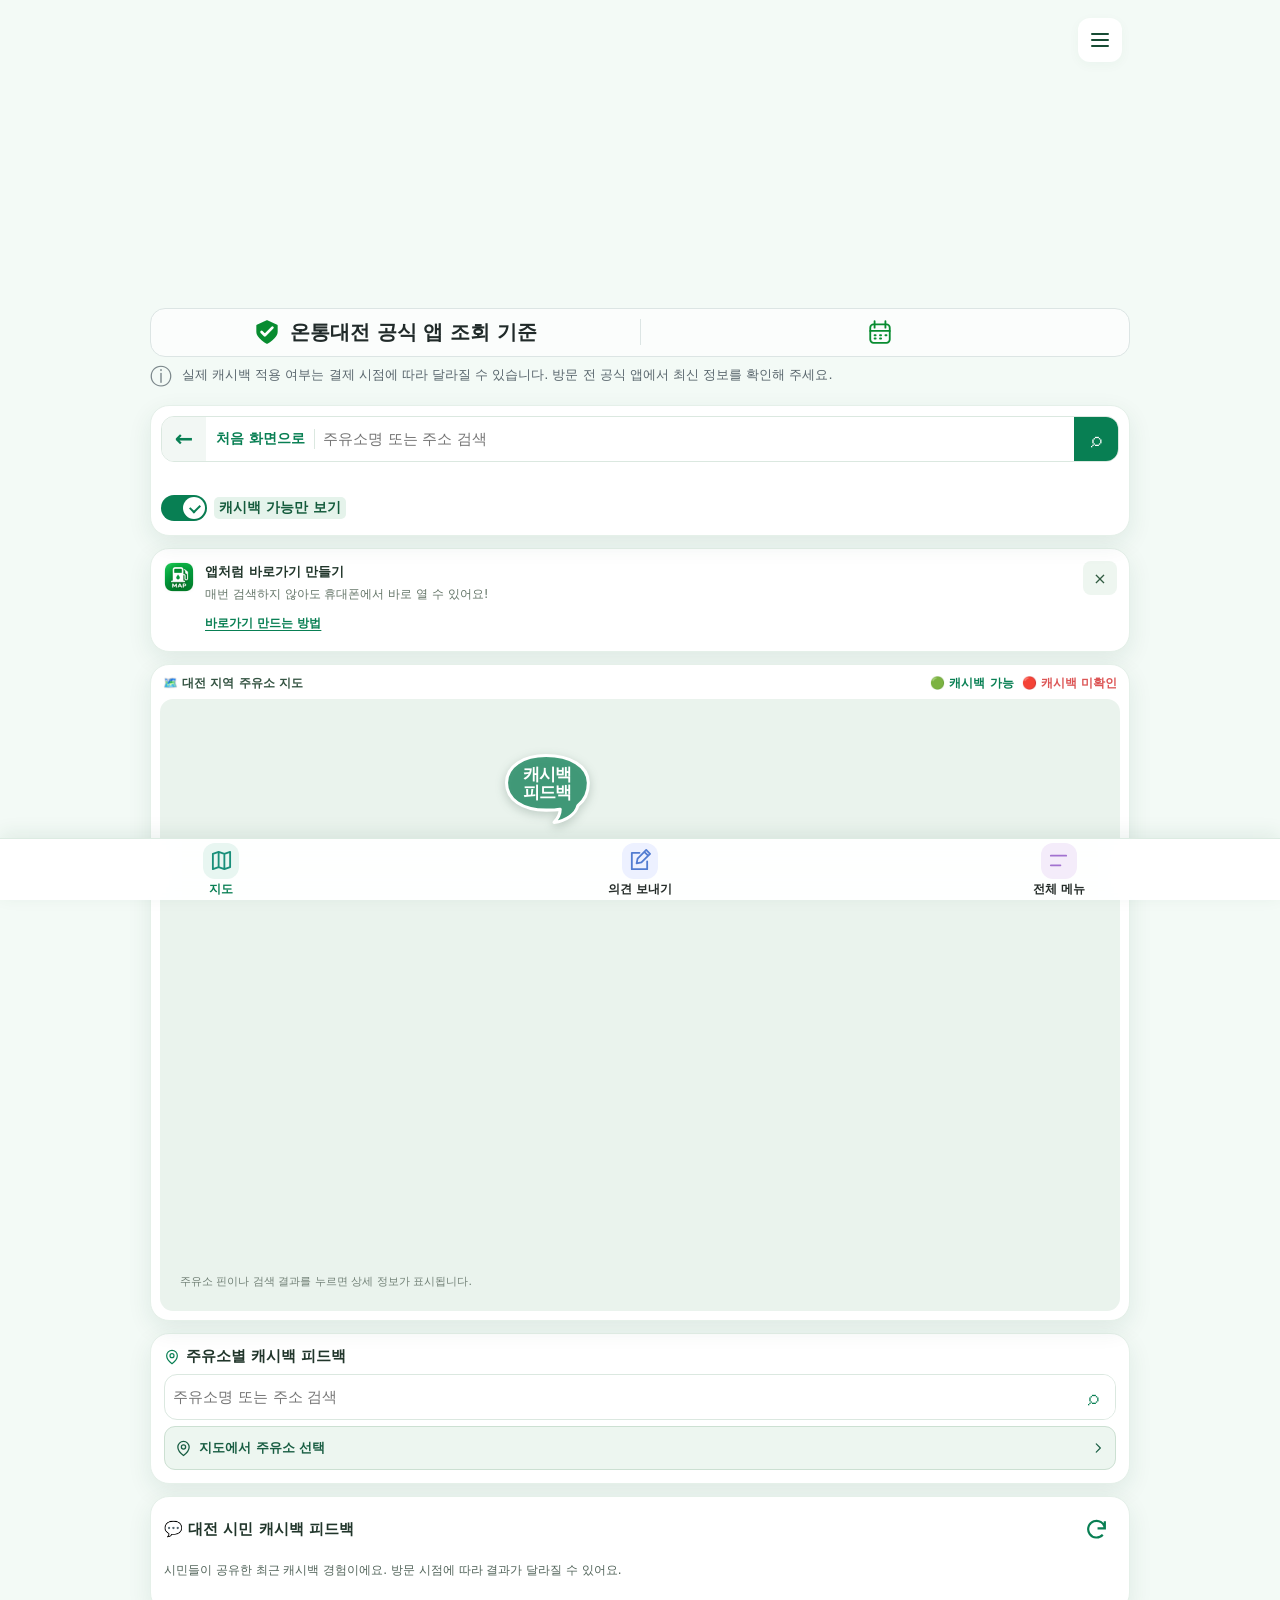
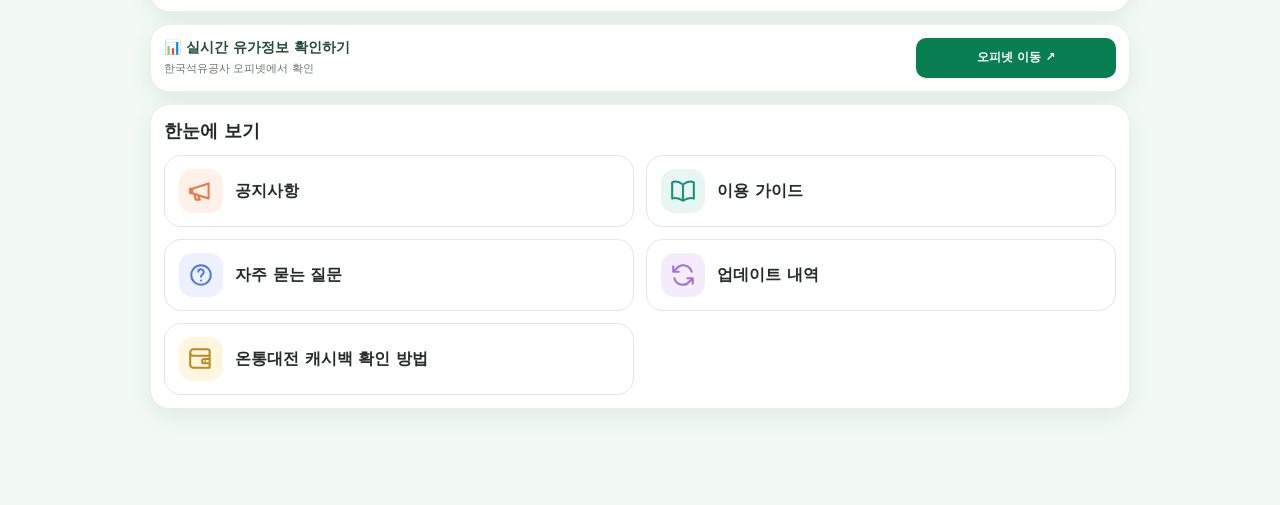
==== commit 7b438e20: "시민 의견 반영 지도 버튼·필터 개선 및 업데이트 내역 갱신" ====
--- a/index.html
+++ b/index.html
@@ -49,11 +49,11 @@
 <link rel="stylesheet" href="/assets/ui-test.css?v=ba1f1303aa0e">
 <script defer src="/assets/feedback-position.js?v=bd29c28c085f"></script>
 <script defer src="/assets/install-guide.js?v=cdf7d6143cbe"></script>
-<link rel="stylesheet" href="/assets/open-ui.css?v=9fc2c2946f81">
+<link rel="stylesheet" href="/assets/open-ui.css?v=be34c1e306ef">
 <script defer src="/assets/faq-return.js?v=1"></script>
 <script defer src="/assets/contact-return.js?v=5cda91123021"></script>
 <link rel="stylesheet" href="/assets/station-labels.css?v=1fcacb40c853"><script defer src="/assets/station-labels.js?v=edc18eb59459"></script>
-<link rel="stylesheet" href="/assets/cashback-guide.css?v=6"><link rel="stylesheet" href="/assets/resource-popups.css?v=1"><link rel="stylesheet" href="/assets/feedback-lookup.css?v=be44690cd4f9"></head>
+<link rel="stylesheet" href="/assets/cashback-guide.css?v=6"><link rel="stylesheet" href="/assets/resource-popups.css?v=1"><link rel="stylesheet" href="/assets/feedback-lookup.css?v=e401d790f17d"><link rel="stylesheet" href="/assets/current-location.css?v=e7d91fd0d399"></head>
 <body>
 
 <div id="drawerBackdrop" class="drawer-backdrop" hidden></div><header class="hero approved-banner"><div class="wrap approved-banner-wrap"><div class="approved-banner-art"><picture><source media="(max-width:767px)" srcset="/assets/banner-mobile-reference.png"><img src="/assets/banner-pc-reference.png" alt="대전 온통대전 주유소 지도 — 캐시백 주유소를 쉽고 빠르게 찾아보세요" width="1536" height="1024" fetchpriority="high"></picture><h1 class="visually-hidden">대전 주유소 지도</h1><button id="menuToggle" class="menu-toggle" aria-label="전체 메뉴"><svg width="24" height="24" viewBox="0 0 24 24" fill="none" stroke="currentColor" stroke-width="2" stroke-linecap="round" aria-hidden="true"><path d="M4 6h16M4 12h16M4 18h16"/></svg></button></div><div class="approved-source-row"><span><svg viewBox="0 0 24 24" fill="none" stroke="currentColor" stroke-width="1.7" stroke-linecap="round" stroke-linejoin="round" aria-hidden="true"><path d="M12 2 3 6v6c0 5 9 10 9 10s9-5 9-10V6z" fill="currentColor"/><path d="m7 12 3 3 7-7" fill="none" stroke="white" stroke-width="2.5"/></svg><span>온통대전 공식 앱 조회 기준</span></span><span><svg viewBox="0 0 24 24" fill="none" stroke="currentColor" stroke-width="1.7" stroke-linecap="round" stroke-linejoin="round" aria-hidden="true"><rect x="3" y="5" width="18" height="17" rx="3"/><path d="M7 2v6m10-6v6M3 11h18M7 15h1m4 0h1m4 0h1M7 18h1m4 0h1"/></svg><span id="checkedDate"></span></span></div><p class="approved-disclaimer"><span class="info-symbol" aria-hidden="true">ⓘ</span><span>실제 캐시백 적용 여부는 결제 시점에 따라 달라질 수 있습니다. 방문 전 공식 앱에서 최신 정보를 확인해 주세요.</span></p></div><nav id="topMenu" class="top-menu" aria-label="전체메뉴" hidden><a href="/about"><span class="drawer-icon drawer-icon-0" aria-hidden="true"><svg viewBox="0 0 24 24" fill="none" stroke="currentColor" stroke-width="1.8" stroke-linecap="round" stroke-linejoin="round" aria-hidden="true"><circle cx="12" cy="7" r="4" fill="currentColor" stroke="none"/><path d="M4 22v-3a8 8 0 0 1 16 0v3" fill="currentColor" stroke="none"/></svg></span><span class="drawer-label">사이트 소개</span><span class="drawer-chevron" aria-hidden="true"><svg viewBox="0 0 24 24" fill="none" stroke="currentColor" stroke-width="2" stroke-linecap="round" stroke-linejoin="round"><path d="m9 5 7 7-7 7"/></svg></span></a><a href="/notice"><span class="drawer-icon drawer-icon-1" aria-hidden="true"><svg viewBox="0 0 24 24" fill="none" stroke="currentColor" stroke-width="1.8" stroke-linecap="round" stroke-linejoin="round" aria-hidden="true"><path d="M4 9h4l10-5v16L8 15H4z" fill="currentColor" stroke="none"/><path d="m8 15 2 6H6l-2-6M21 8q3 4 0 8"/></svg></span><span class="drawer-label">공지사항</span><span class="drawer-chevron" aria-hidden="true"><svg viewBox="0 0 24 24" fill="none" stroke="currentColor" stroke-width="2" stroke-linecap="round" stroke-linejoin="round"><path d="m9 5 7 7-7 7"/></svg></span></a><a href="/sources"><span class="drawer-icon drawer-icon-2" aria-hidden="true"><svg viewBox="0 0 24 24" fill="none" stroke="currentColor" stroke-width="1.8" stroke-linecap="round" stroke-linejoin="round" aria-hidden="true"><ellipse cx="12" cy="5" rx="8" ry="3" fill="currentColor"/><path d="M4 5v14c0 4 16 4 16 0V5" fill="currentColor"/><path d="M4 11c0 4 16 4 16 0M4 17c0 4 16 4 16 0" stroke="white" stroke-width="1.3"/></svg></span><span class="drawer-label">정보 출처 및 갱신 기준</span><span class="drawer-chevron" aria-hidden="true"><svg viewBox="0 0 24 24" fill="none" stroke="currentColor" stroke-width="2" stroke-linecap="round" stroke-linejoin="round"><path d="m9 5 7 7-7 7"/></svg></span></a><a href="/faq"><span class="drawer-icon drawer-icon-3" aria-hidden="true"><svg viewBox="0 0 24 24" fill="none" stroke="currentColor" stroke-width="1.8" stroke-linecap="round" stroke-linejoin="round" aria-hidden="true"><path d="M20 11a8 8 0 0 1-10 8l-6 3 1-6A8 8 0 1 1 20 11" fill="currentColor" stroke="none"/><path d="M9 8a3 3 0 1 1 4 3c-1 0-1 1-1 2M12 16h.01" stroke="white"/></svg></span><span class="drawer-label">자주 묻는 질문(Q&A)</span><span class="drawer-chevron" aria-hidden="true"><svg viewBox="0 0 24 24" fill="none" stroke="currentColor" stroke-width="2" stroke-linecap="round" stroke-linejoin="round"><path d="m9 5 7 7-7 7"/></svg></span></a><a href="/privacy"><span class="drawer-icon drawer-icon-4" aria-hidden="true"><svg viewBox="0 0 24 24" fill="none" stroke="currentColor" stroke-width="1.8" stroke-linecap="round" stroke-linejoin="round" aria-hidden="true"><path d="m12 2 9 4v6c0 6-9 10-9 10S3 18 3 12V6z" fill="currentColor" stroke="none"/><path d="m7 12 3 3 7-7" stroke="white" stroke-width="2.4"/></svg></span><span class="drawer-label">개인정보처리방침</span><span class="drawer-chevron" aria-hidden="true"><svg viewBox="0 0 24 24" fill="none" stroke="currentColor" stroke-width="2" stroke-linecap="round" stroke-linejoin="round"><path d="m9 5 7 7-7 7"/></svg></span></a><a href="/terms"><span class="drawer-icon drawer-icon-5" aria-hidden="true"><svg viewBox="0 0 24 24" fill="none" stroke="currentColor" stroke-width="1.8" stroke-linecap="round" stroke-linejoin="round" aria-hidden="true"><rect x="5" y="2" width="14" height="20" rx="3"/><path d="M9 7h6M9 11h6M9 15h4M9 18h3"/></svg></span><span class="drawer-label">이용약관</span><span class="drawer-chevron" aria-hidden="true"><svg viewBox="0 0 24 24" fill="none" stroke="currentColor" stroke-width="2" stroke-linecap="round" stroke-linejoin="round"><path d="m9 5 7 7-7 7"/></svg></span></a><button type="button" data-install-guide><span class="drawer-icon drawer-icon-6" aria-hidden="true"><svg viewBox="0 0 24 24" fill="none" stroke="currentColor" stroke-width="1.8" stroke-linecap="round" stroke-linejoin="round" aria-hidden="true"><path d="M14 3H6a2 2 0 0 0-2 2v15a2 2 0 0 0 2 2h9a2 2 0 0 0 2-2v-5M9 18h3M18 3v9M14 7.5h8"/></svg></span><span class="drawer-label">앱처럼 바로가기 만들기</span><span class="drawer-chevron" aria-hidden="true"><svg viewBox="0 0 24 24" fill="none" stroke="currentColor" stroke-width="2" stroke-linecap="round" stroke-linejoin="round"><path d="m9 5 7 7-7 7"/></svg></span></button><a href="/contact"><span class="drawer-icon drawer-icon-7" aria-hidden="true"><svg viewBox="0 0 24 24" fill="none" stroke="currentColor" stroke-width="1.8" stroke-linecap="round" stroke-linejoin="round" aria-hidden="true"><path d="M21 11a9 9 0 0 1-11 9l-6 3 1-7A9 9 0 1 1 21 11" fill="currentColor" stroke="none"/><g fill="white" stroke="none"><circle cx="7" cy="11" r="1.2"/><circle cx="12" cy="11" r="1.2"/><circle cx="17" cy="11" r="1.2"/></g></svg></span><span class="drawer-label">운영자 문의</span><span class="drawer-chevron" aria-hidden="true"><svg viewBox="0 0 24 24" fill="none" stroke="currentColor" stroke-width="2" stroke-linecap="round" stroke-linejoin="round"><path d="m9 5 7 7-7 7"/></svg></span></a></nav></header>
@@ -62,9 +62,9 @@
 
 
 
-<section id="search-section" class="card searchbox"><div class="search-row"><button id="mapBack" class="map-back" type="button" aria-label="처음 화면으로"><span aria-hidden="true">←</span></button><button id="mapHomeText" class="map-home-text" type="button">처음 화면으로</button><input id="searchInput" type="search" autocomplete="off" placeholder="주유소명 또는 주소 검색" aria-label="주유소명 또는 주소 검색"><button id="searchGo" class="search-go" aria-label="검색">⌕</button><div id="suggestions" class="suggestions" hidden></div></div><div id="searchStatus" class="status" aria-live="polite"></div><div id="districts" class="districts"></div><div class="summary"><label class="filter"><input id="cashbackOnly" type="checkbox" checked> 캐시백 가능만 보기</label><span id="filterCount" class="counter"></span></div></section>
+<section id="search-section" class="card searchbox"><div class="search-row"><button id="mapBack" class="map-back" type="button" aria-label="처음 화면으로"><span aria-hidden="true">←</span></button><button id="mapHomeText" class="map-home-text" type="button">처음 화면으로</button><input id="searchInput" type="search" autocomplete="off" placeholder="주유소명 또는 주소 검색" aria-label="주유소명 또는 주소 검색"><button id="searchGo" class="search-go" aria-label="검색">⌕</button><div id="suggestions" class="suggestions" hidden></div></div><div id="searchStatus" class="status" aria-live="polite"></div><div id="districts" class="districts"></div><label class="summary cashback-filter-row" for="cashbackOnly"><span class="filter"><input id="cashbackOnly" type="checkbox" role="switch" checked><span class="cashback-switch" aria-hidden="true"></span><span class="cashback-filter-text">캐시백 가능만 보기</span></span><span id="filterCount" class="counter"></span></label></section>
 <aside id="installPrompt" class="card install-prompt" hidden><img src="/assets/pwa/map-2a989898e913-192.png" width="32" height="32" alt=""><div><strong>앱처럼 바로가기 만들기</strong><p>매번 검색하지 않아도 휴대폰에서 바로 열 수 있어요!</p><button type="button" data-install-guide>바로가기 만드는 방법</button></div><button id="installDismiss" type="button" class="icon-button" aria-label="설치 안내 숨기기">×</button></aside>
-<section id="map-section" class="card map-card"><div class="map-head"><div id="feedbackLookupBar" hidden><span class="lookup-mode-label"><i aria-hidden="true"></i>캐시백 피드백 조회 모드</span><button id="feedbackLookupExit" type="button">종료 ×</button></div><span>🗺️ 대전 지역 주유소 지도</span><span class="legend">🟢 가능 <span class="unconfirmed">● 캐시백 미확인</span></span></div><div id="mapViewport" class="map-viewport"><div id="map" aria-label="대전 주유소 지도"></div></div><section id="feedbackLookupPanel" hidden aria-labelledby="feedbackLookupName"><div class="lookup-panel-heading"><h2 id="feedbackLookupName"></h2><span class="lookup-period">최근 30일</span></div><div id="feedbackLookupRows" aria-live="polite"></div><button id="feedbackLookupMore" type="button" hidden aria-expanded="false" aria-controls="feedbackLookupRows"><span id="feedbackLookupMoreText">더 보기</span><svg viewBox="0 0 24 24" fill="none" stroke="currentColor" stroke-width="2" aria-hidden="true"><path d="m6 9 6 6 6-6"/></svg></button><p class="lookup-note">시민들이 공유한 캐시백 경험이에요. 방문 시점에 따라 결과가 달라질 수 있어요.</p></section><div id="mapError" class="map-error">지도를 불러오지 못했습니다. 주유소 검색과 목록은 계속 이용할 수 있어요.</div></section>
+<section id="map-section" class="card map-card"><div class="map-head"><div id="feedbackLookupBar" hidden><span class="lookup-mode-label"><i aria-hidden="true"></i>캐시백 피드백 조회 모드</span><button id="feedbackLookupExit" type="button">종료 ×</button></div><span>🗺️ 대전 지역 주유소 지도</span><span class="legend"><span class="legend-confirmed">🟢 캐시백 가능</span><span class="unconfirmed">🔴 캐시백 미확인</span></span></div><div id="mapViewport" class="map-viewport"><div id="map" aria-label="대전 주유소 지도"></div><button id="currentLocationButton" type="button" aria-label="현재 위치 확인" hidden><svg viewBox="0 0 24 24" fill="none" stroke="currentColor" stroke-width="1.8" stroke-linecap="round" stroke-linejoin="round" aria-hidden="true"><circle cx="12" cy="12" r="7"/><circle cx="12" cy="12" r="2.5"/><path d="M12 2v3m0 14v3M2 12h3m14 0h3"/></svg><span class="gps-button-label">내 주변</span></button></div><section id="feedbackLookupPanel" hidden aria-labelledby="feedbackLookupName"><div class="lookup-panel-heading"><h2 id="feedbackLookupName"></h2><span class="lookup-period">최근 30일</span></div><div id="feedbackLookupRows" aria-live="polite"></div><button id="feedbackLookupMore" type="button" hidden aria-expanded="false" aria-controls="feedbackLookupRows"><span id="feedbackLookupMoreText">더 보기</span><svg viewBox="0 0 24 24" fill="none" stroke="currentColor" stroke-width="2" aria-hidden="true"><path d="m6 9 6 6 6-6"/></svg></button><p class="lookup-note">시민들이 공유한 캐시백 경험이에요. 방문 시점에 따라 결과가 달라질 수 있어요.</p></section><div id="mapError" class="map-error">지도를 불러오지 못했습니다. 주유소 검색과 목록은 계속 이용할 수 있어요.</div></section>
 <section id="stationPanel" class="card"><div class="empty">주유소 핀이나 검색 결과를 누르면 상세 정보가 표시됩니다.</div></section>
 <section id="feedbackLookupHome" class="card"><div class="feedback-heading"><h2><svg viewBox="0 0 24 24" fill="none" stroke="currentColor" stroke-width="1.8" stroke-linecap="round" stroke-linejoin="round" aria-hidden="true"><path d="M20 10c0 6-8 12-8 12S4 16 4 10a8 8 0 1 1 16 0Z"/><circle cx="12" cy="10" r="3"/></svg>주유소별 캐시백 피드백</h2></div><form id="feedbackLookupForm" class="search-row" role="search"><input id="feedbackLookupSearch" type="search" autocomplete="off" placeholder="주유소명 또는 주소 검색" aria-label="피드백 조회용 주유소명 또는 주소 검색"><button type="submit" class="search-go" aria-label="검색">⌕</button></form><button id="feedbackLookupPick" type="button"><svg viewBox="0 0 24 24" fill="none" stroke="currentColor" stroke-width="1.8" stroke-linecap="round" stroke-linejoin="round" aria-hidden="true"><path d="M20 10c0 6-8 12-8 12S4 16 4 10a8 8 0 1 1 16 0Z"/><circle cx="12" cy="10" r="3"/></svg><span class="lookup-pick-label">지도에서 주유소 선택</span><svg class="lookup-pick-arrow" viewBox="0 0 24 24" fill="none" stroke="currentColor" stroke-width="2" stroke-linecap="round" stroke-linejoin="round" aria-hidden="true"><path d="m9 5 7 7-7 7"/></svg></button></section>
 <aside id="adSlotFirst" class="ad-reserved" aria-label="첫 번째 광고 예약 공간">광고 예정 영역</aside><section id="feedback" class="card"><div class="feedback-heading"><h2>💬 대전 시민 캐시백 피드백</h2><button id="allRefresh" type="button" aria-label="시민 경험 새로고침" title="새로고침"><svg viewBox="0 0 24 24" width="18" height="18" fill="none" stroke="currentColor" stroke-width="1.8" aria-hidden="true"><path d="M20 11a8 8 0 1 0-2 6M20 4v7h-7"/></svg></button></div><p class="detail">시민들이 공유한 최근 캐시백 경험이에요. 방문 시점에 따라 결과가 달라질 수 있어요.</p><div id="allFeedback" aria-live="polite"></div><div class="experience-pagination"><button id="allMore" class="more" type="button" aria-label="시민 경험 5건 더 보기" hidden><svg viewBox="0 0 24 24" fill="none" stroke="currentColor" stroke-width="1.8" stroke-linecap="round" stroke-linejoin="round" aria-hidden="true"><path d="m6 9 6 6 6-6"/></svg></button><button id="allCollapse" class="more" type="button" aria-label="시민 경험 5건으로 접기" hidden><svg viewBox="0 0 24 24" fill="none" stroke="currentColor" stroke-width="1.8" stroke-linecap="round" stroke-linejoin="round" aria-hidden="true"><path d="m6 15 6-6 6 6"/></svg></button></div></section>
@@ -76,7 +76,7 @@
 <div id="modal" class="modal" hidden><section class="modal-inner" role="dialog" aria-modal="true"><div class="modal-head"><h2 id="modalTitle"></h2><button id="modalClose" class="modal-close" aria-label="닫기">×</button></div><div id="modalContent" class="modal-content"></div></section></div>
 <nav class="dock" aria-label="하단 메뉴"><a class="active" href="#search-section"><span class="home-menu-icon home-icon-map" aria-hidden="true"><svg viewBox="0 0 24 24" fill="none" stroke="currentColor" stroke-width="1.9" stroke-linecap="round" stroke-linejoin="round" aria-hidden="true"><path d="m3 5 6-2 6 2 6-2v16l-6 2-6-2-6 2zm6-2v16m6-14v16"/></svg></span><span class="dock-label">지도</span></a><a href="#map-section" id="dockReport"><span class="home-menu-icon home-icon-report" aria-hidden="true"><svg viewBox="0 0 24 24" fill="none" stroke="currentColor" stroke-width="1.9" stroke-linecap="round" stroke-linejoin="round" aria-hidden="true"><path d="M12 4H4v17h16v-8M9 15l1-5L19 1l4 4-9 9zM17 3l4 4"/></svg></span><span class="dock-label">의견 보내기</span></a><button id="dockMenu"><span class="home-menu-icon home-icon-menu" aria-hidden="true"><svg viewBox="0 0 24 24" fill="none" stroke="currentColor" stroke-width="1.9" stroke-linecap="round" stroke-linejoin="round" aria-hidden="true"><path d="M4 7h16M4 17h10"/></svg></span><span class="dock-label">전체 메뉴</span></button></nav>
 <button class="floating-report" id="floatingReport" type="button" aria-label="캐시백 피드백"><svg class="feedback-bubble-shape" viewBox="0 0 100 84" aria-hidden="true" focusable="false"><path d="M49 4C23 4 4 16 4 35C4 54 22 66 49 66C55 66 60 66 65 65C65 72 61 77 58 80C72 78 83 70 85 61C93 55 97 46 97 35C97 16 76 4 49 4Z"/></svg><span>캐시백<br>피드백</span></button><div id="feedbackToast" class="feedback-toast" role="status" aria-live="polite" aria-atomic="true" hidden></div><dialog id="stationRouteDialog" class="report-dialog" aria-labelledby="routeStationName"><div class="dialog-head"><h2 id="routeStationName"></h2><button id="routeDialogClose" class="icon-button" aria-label="길찾기 선택 닫기">×</button></div><p class="route-question">어떤 내비게이션으로 이동할까요?</p><div id="routeChoices" class="routes" role="group" aria-label="지도 앱 선택"></div><label class="route-remember"><input id="routeRemember" type="checkbox"> <span><b>다음부터 선택한 지도 앱으로 바로 열기</b><small>이 브라우저에서 다음 길찾기에도 사용</small></span></label><button type="button" class="route-forget" id="routeForget" hidden>저장된 선택 해제</button><p id="routePreferenceNotice" class="status" aria-live="polite"></p><button id="routeExecute" class="route-execute" type="button" disabled>길찾기</button></dialog><dialog id="citizenReportDialog" class="report-dialog" aria-labelledby="reportTitle"><div class="dialog-head"><h2 id="reportTitle">우리 동네 주유소 정보, 함께 채워요! 🌱</h2><button id="reportDialogClose" class="icon-button" aria-label="캐시백 경험 공유 닫기">×</button></div><p id="reportStationName"></p><div class="report-share-heading"><h3>캐시백 경험 공유</h3><span>실시간</span></div><div class="feedback-actions" id="reportChoices"><button data-write class="yes" id="feedbackYes" type="button">❤️ 받았어요</button><button data-write class="no" id="feedbackNo" type="button">💔 못 받았어요</button></div><div id="turnstileMount"></div><p id="reportNotice" class="status" aria-live="polite"></p><div id="myReports"></div><section class="report-recent"><div class="report-recent-heading"><h3>최근 시민 캐시백 경험</h3><span>등록 시각</span></div><div id="reportRecentFeedback" aria-live="polite"></div><div class="station-experience-pagination"><button type="button" class="more" id="reportRecentMore" hidden>더 보기 +5</button><button type="button" class="more" id="reportRecentCollapse" hidden>접기 ⌃</button></div></section></dialog><dialog id="informationReportDialog" class="report-dialog information-dialog" aria-labelledby="informationTitle"><div class="information-intro"><div class="dialog-head"><span class="information-mark"><svg viewBox="0 0 24 24" fill="none" stroke="currentColor" stroke-width="1.7" stroke-linecap="round" stroke-linejoin="round" aria-hidden="true"><path d="M3 4h18v14H9l-6 4zM8 8c2-3 4 0 4 0s2-3 4 0c2 3-4 6-4 6s-6-3-4-6Z"/></svg></span><div><h2 id="informationTitle">주유소 정보 의견 보내기</h2><p>우리 동네 주유소 정보를 함께 채워요 🌱</p></div><button id="informationClose" class="icon-button" aria-label="주유소 정보 의견 보내기 닫기">×</button></div><div id="informationStationCard" class="information-station"><span><svg viewBox="0 0 24 24" fill="none" stroke="currentColor" stroke-width="1.7" stroke-linecap="round" stroke-linejoin="round" aria-hidden="true"><path d="M4 22V3h11v19M2 22h15M4 11h11m0-6 5 4v9c0 3-3 3-3 0v-6h-2"/></svg></span><div><b id="informationStationName"></b><p id="informationStationAddress"></p></div></div></div><form id="suggestionForm"><div id="informationEdit"><p class="helper">주유소 정보가 실제와 다르다면 알려주세요.</p><h3>어떤 의견을 보내주시겠어요?</h3><div class="information-categories" role="group" aria-label="의견 분류"><button type="button" data-category="cashback" aria-pressed="false"><svg viewBox="0 0 24 24" fill="none" stroke="currentColor" stroke-width="1.7" stroke-linecap="round" stroke-linejoin="round" aria-hidden="true"><path d="M4 7V4h14v4M3 8h17v13H3zM20 13h-6v5h6"/></svg><span>캐시백</span></button><button type="button" data-category="location" aria-pressed="false"><svg viewBox="0 0 24 24" fill="none" stroke="currentColor" stroke-width="1.7" stroke-linecap="round" stroke-linejoin="round" aria-hidden="true"><path d="M20 10c0 6-8 12-8 12S4 16 4 10a8 8 0 1 1 16 0Z"/><circle cx="12" cy="10" r="3"/></svg><span>위치·주소</span></button><button type="button" data-category="other" aria-pressed="false"><svg viewBox="0 0 24 24" fill="none" stroke="currentColor" stroke-width="1.7" stroke-linecap="round" stroke-linejoin="round" aria-hidden="true"><path d="M3 4h18v14H9l-6 4zM8 8c2-3 4 0 4 0s2-3 4 0c2 3-4 6-4 6s-6-3-4-6Z"/></svg><span>기타</span></button></div><button id="informationPickStation" class="information-review" type="button" hidden>의견을 보낼 주유소를 먼저 선택해 주세요.</button><fieldset id="informationDetails"><legend>해당하는 항목을 선택해 주세요</legend><div id="informationOptions"></div></fieldset><button id="informationReview" class="information-review" type="button" disabled>의견 내용 확인 <span aria-hidden="true">→</span></button></div><section id="informationConfirm" hidden aria-labelledby="informationConfirmTitle"><h3 id="informationConfirmTitle">의견 내용 확인</h3><p id="informationReviewStation"></p><p id="informationReviewCategory"></p><p class="helper" id="suggestionPrivacy">개인정보를 입력하지 마세요. 정보 수정 제보는 관리자 검토 후 반영하며 원본 데이터는 자동으로 변경하지 않습니다.</p><textarea aria-label="의견 내용" id="suggestionMessage" aria-describedby="suggestionPrivacy" placeholder="변경된 정보를 입력해 주세요."></textarea><button id="informationBack" class="more" type="button">수정하기</button><button id="informationSubmit" data-write class="information-review" type="submit">의견 보내기</button></section></form><div id="informationTurnstile"></div><p id="informationNotice" class="status" aria-live="polite"></p></dialog>
-<script src="/ui-config.js?v=2a411a620812"></script><script src="/fuel-data.js"></script><script src="/citizen-client.js"></script><script src="/assets/ui-preview-sandbox.js?v=a31fd2fe15a5"></script><script src="/assets/feedback-lookup.js?v=e53df817e473"></script><script src="/citizen-page.js?v=ebb8c2b8ebcc"></script><script src="/pin-visibility.js?v=5bcb70423856"></script>
+<script src="/ui-config.js?v=0e42a2488e79"></script><script src="/fuel-data.js"></script><script src="/citizen-client.js"></script><script src="/assets/ui-preview-sandbox.js?v=a31fd2fe15a5"></script><script src="/assets/current-location.js?v=9d8006702e2a"></script><script src="/assets/feedback-lookup.js?v=e53df817e473"></script><script src="/citizen-page.js?v=ebb8c2b8ebcc"></script><script src="/pin-visibility.js?v=5bcb70423856"></script>
 <script>
 (function(){
 'use strict';
@@ -92,7 +92,7 @@
 function withinOne(a,b){if(Math.abs(a.length-b.length)>1)return false;let i=0,j=0,n=0;while(i<a.length&&j<b.length){if(a[i]===b[j]){i++;j++;continue}if(++n>1)return false;if(a.length>b.length)i++;else if(b.length>a.length)j++;else{i++;j++}}return n+(a.length-i)+(b.length-j)<=1}
 function fuzzy(value,q){const v=norm(value);if(v.includes(q))return true;if(q.length<3)return false;for(let i=0;i<v.length;i++)for(let z=Math.max(1,q.length-1);z<=q.length+1&&i+z<=v.length;z++)if(withinOne(q,v.slice(i,i+z)))return true;return false}
 function stat(d){const a=stations.filter(s=>d==='전체'||s.district===d);return onlyCashback?a.filter(s=>s.cashback===true).length:a.length}
-let feedbackLookup=null;
+let feedbackLookup=null,currentLocation=null,gpsFocusActive=false;
 function filtered(){return stations.filter(s=>(selectedDistrict==='전체'||s.district===selectedDistrict)&&(!onlyCashback||s.cashback===true))}
 function findSuggestions(q){if(!q)return[];const n=norm(q);return stations.filter(s=>[s.name,s.dong,s.address,s.district].some(v=>norm(v).includes(n))).sort((a,b)=>Number(norm(b.name).includes(n))-Number(norm(a.name).includes(n)))}
 function badge(s){return s.cashback===true?'<span class="badge yes">🟢 캐시백 가능</span>':'<span class="badge no">● 캐시백 미확인</span>'}
@@ -299,7 +299,8 @@
  }else if(wasStation&&event.state?.gasMap?.view==='home')returnToHome({fromHistory:true});
 });
 let mapFocusVersion=0;
-function choose(s,{fromSearch=false}={}){
+function choose(s,{fromSearch=false}={}){
+ gpsFocusActive=false;
  if(feedbackLookup?.isActive()){
   enterMapFullscreen();++mapFocusVersion;pinVisibility?.cancel();lastStationPick=Date.now();
   cancelAuto();clearPin();selectedStation=s;searchedAddress='';showMore=false;
@@ -443,7 +444,7 @@
   {q:'Q5. 주유소마다 온통대전 캐시백 적용 여부가 다른 이유는 무엇인가요?', a:`<p>온통대전은 지역 소상공인 보호 및 지역경제 활성화를 목적으로 운영되는 지역화폐입니다.</p><p>주유소마다 사업자 정보, 가맹점 등록 상태 및 관련 운영 기준이 다를 수 있기 때문입니다. 실제 캐시백 적용 여부는 온통대전 공식 앱에서 확인해 주세요.</p>`},
   {q:'Q6. 실시간 유가(휘발유·경유 가격) 정보도 확인할 수 있나요?', a:`<p>본 사이트는 주유소 위치 및 온통대전 캐시백 적용 여부 확인을 중심으로 운영합니다.</p><p>유가 비교가 필요한 경우 한국석유공사 <strong>오피넷(Opinet)</strong>에서 최신 유가 정보를 확인할 수 있습니다. 화면 하단의 '<a href="#opinetCard" data-faq-target="opinet">오피넷 이동</a>'을 선택하면 해당 사이트로 연결됩니다.</p>`},
   {q:'Q7. 지도에서 주유소 위치가 실제와 조금 다르게 표시됩니다.', a:`<p>주유소 좌표 데이터의 정확도와 지도 표시 방식 등에 따라 실제 위치와 지도 핀의 위치에 일부 오차가 발생할 수 있습니다.</p><p>위치가 잘못 표시된 주유소를 발견하시면 해당 주유소를 선택한 뒤 '<a href="#dockReport" data-faq-target="report">의견 보내기</a>'를 통해 알려주세요.</p>`},
-  {q:'Q8. 모바일 환경에서 내 주변 주유소만 빠르게 찾는 방법이 있나요?', a:`<p>현재 본 사이트는 GPS를 이용한 자동 현재 위치 검색 기능을 제공하지 않습니다.</p><p>대신 상단 검색창에 주소나 주변 장소명(예: 둔산동, 대전역, 대전시청)을 입력하면 해당 지역으로 지도가 이동합니다. 이동한 지도에서 주변 주유소를 확인하거나, 지역구 필터를 이용해 원하는 지역의 주유소를 찾아볼 수 있습니다.</p>`},
+  {q:'Q8. 내 주변 주유소를 빠르게 확인하는 방법이 있나요?', a:`<p>지도 오른쪽 상단의 현재 위치 버튼을 누르면 내 위치를 중심으로 주변 주유소를 확인할 수 있어요.</p><p>현재 위치는 파란색 점으로 표시되며, 위치를 다시 확인하려면 버튼을 한 번 더 눌러주세요.</p><p>일반 지도와 주유소별 캐시백 피드백 조회 모드에서 모두 이용할 수 있어요.</p><p>위치 확인이 되지 않는 경우 기기 또는 브라우저의 위치 접근 권한을 확인해 주세요.</p><p>대전 및 인근 서비스 지역을 벗어난 경우에는 현재 위치 이동 기능이 제한될 수 있습니다.</p>`},
   {q:'Q9. 잘못된 정보나 폐업한 주유소는 어떻게 제보하나요?', a:`<p>화면 하단의 <strong>'<a href="#dockReport" data-faq-target="report">의견 보내기</a>'</strong>를 이용해 주세요.</p><p>해당 주유소를 선택한 뒤 수정이 필요한 항목과 내용을 남겨주시면 운영자가 확인하여 정보 개선에 반영할 수 있습니다.</p><p>'의견 보내기'로 접수된 내용은 일반 이용자에게 공개되지 않으며, 운영자만 확인하고 검토합니다.</p>`},
   {q:'Q10. 별도의 회원가입이나 비용 없이 무료로 이용할 수 있나요?', a:`<p>네. 대전 시민 누구나 회원가입이나 로그인 없이 지도 검색 및 정보 확인 기능을 무료로 이용할 수 있습니다.</p><p>시민 제보 역시 이름이나 연락처 입력을 요구하지 않습니다. 다만 서비스 보안 및 중복 제보 방지를 위해 접속 정보와 IP 기반 식별값 등이 처리될 수 있으며, 자세한 사항은 <a href="/privacy">개인정보처리방침</a>에서 확인할 수 있습니다.</p>`},
   {q:'Q11. 시민 제보를 남기면 바로 반영되나요?', a:`<p>시민들이 공유한 캐시백 적용·미적용 경험은 별도의 사전 검토 없이 사이트에 즉시 공개됩니다.</p><p>반면 '<a href="#dockReport" data-faq-target="report">의견 보내기</a>'로 접수된 주유소 정보 수정 요청은 운영자만 비공개로 확인하며, 검토 후 반영 여부를 결정합니다.</p><p>모든 의견의 즉각적인 확인이나 반영을 보장하지 않습니다.</p>`}
@@ -531,7 +532,7 @@
 }
 function initialMapZoom(){const settings=window.GAS_UI.mapInitial||{};const value=mobile()?settings.mobileZoom:settings.desktopZoom;return Number.isFinite(value)&&value>=0&&value<=21?value:(mobile()?11:12);}
 function fitInitialView(){if(!map)return;fitList(filtered());const limit=initialMapZoom();if(map.getZoom()>limit)map.setZoom(limit);}
-function initMap(){if(!window.naver||!naver.maps){$('mapError').classList.add('show');return}try{map=new naver.maps.Map('map',{center:new naver.maps.LatLng(HOME[0],HOME[1]),zoom:initialMapZoom(),zoomControl:false,scaleControl:false,mapDataControl:false,logoControl:true,mapTypeControl:false});$('mapError').classList.remove('show');naver.maps.Event.addListener(map,'click',event=>{enterMapFullscreen();if(!event?.domEvent?.target?.closest?.('.pin'))closeStation()});pinVisibility=createPinVisibilityController({getMap:()=>map,getCoordinate:()=>!feedbackLookup?.isActive()&&selectedStation?new naver.maps.LatLng(selectedStation.lat,selectedStation.lng):null,mapElement:$('mapViewport'),sheetElement:$('stationPanel'),makePoint:(x,y)=>new naver.maps.Point(x,y)});pinVisibility.observe();naver.maps.Event.addListener(map,'dragstart',()=>pinVisibility.interactionStart());naver.maps.Event.addListener(map,'dragend',()=>pinVisibility.interactionEnd());naver.maps.Event.addListener(map,'zoom_changed',()=>pinVisibility?.request(true));renderAll();fitInitialView();setupMapResize();window.installStationLabels(map);naver.maps.Event.addListener(map,'idle',()=>window.dispatchEvent?.(new Event('gasmap:map-view-changed')))}catch(e){$('mapError').classList.add('show')}}
+function initMap(){if(!window.naver||!naver.maps){$('mapError').classList.add('show');return}try{map=new naver.maps.Map('map',{center:new naver.maps.LatLng(HOME[0],HOME[1]),zoom:initialMapZoom(),zoomControl:false,scaleControl:false,mapDataControl:false,logoControl:true,mapTypeControl:false});$('mapError').classList.remove('show');naver.maps.Event.addListener(map,'click',event=>{enterMapFullscreen();if(!event?.domEvent?.target?.closest?.('.pin'))closeStation()});pinVisibility=createPinVisibilityController({getMap:()=>map,getCoordinate:()=>!gpsFocusActive&&!feedbackLookup?.isActive()&&selectedStation?new naver.maps.LatLng(selectedStation.lat,selectedStation.lng):null,mapElement:$('mapViewport'),sheetElement:$('stationPanel'),makePoint:(x,y)=>new naver.maps.Point(x,y)});pinVisibility.observe();naver.maps.Event.addListener(map,'dragstart',()=>pinVisibility.interactionStart());naver.maps.Event.addListener(map,'dragend',()=>pinVisibility.interactionEnd());naver.maps.Event.addListener(map,'zoom_changed',()=>pinVisibility?.request(true));renderAll();fitInitialView();setupMapResize();window.installStationLabels(map);currentLocation?.ready();naver.maps.Event.addListener(map,'idle',()=>window.dispatchEvent?.(new Event('gasmap:map-view-changed')))}catch(e){$('mapError').classList.add('show')}}
 window.navermap_authFailure=function(){$('mapError').classList.add('show')};
 document.body.appendChild($('topMenu'));function closeDrawer(){$('topMenu').classList.remove('open');$('topMenu').hidden=true;$('drawerBackdrop').hidden=true}function openDrawer(){$('topMenu').hidden=false;$('drawerBackdrop').hidden=false;requestAnimationFrame(()=>$('topMenu').classList.add('open'))}$('menuToggle').onclick=openDrawer;$('dockMenu').onclick=openDrawer;$('drawerBackdrop').onclick=closeDrawer;const guideShortcut=$('topMenu').querySelector('[data-goto-guide]');if(guideShortcut)guideShortcut.onclick=()=>{closeDrawer();$('site-guide').scrollIntoView({behavior:'smooth'});document.querySelectorAll('.guide-link').forEach((x,i)=>{setTimeout(()=>x.classList.add('guide-pulse'),i*100);setTimeout(()=>x.classList.remove('guide-pulse'),2600+i*100)})};
 document.querySelectorAll('[data-page]').forEach(b=>b.onclick=()=>{closeDrawer();openPage(b.dataset.page)});$('modalClose').onclick=closeModal;$('modal').onclick=e=>{if(e.target===$('modal'))closeModal()};$('cashbackOnly').onchange=e=>{onlyCashback=e.target.checked;selectedStation=null;showMore=false;clearPin();renderAll();fitList(filtered())};
@@ -611,11 +612,12 @@
 $('map-section').appendChild($('stationPanel'));
 window.CitizenPage=createCitizenPage({esc,badge,close:closeStation,sheetChanged:()=>{if(map)resizeMap();pinVisibility?.request(true);},focusMap:()=>{enterMapFullscreen();$('searchInput').focus({preventScroll:true});}});
 feedbackLookup=createFeedbackLookup({isStation:id=>stations.some(s=>s.id===id),clearSelection:()=>closeStation({keepView:true}),enterMap:enterMapFullscreen,search:query=>{$('searchInput').value=query;runSearch();}});
+currentLocation=createCurrentLocation({stations,getMap:()=>map,beforeLocate:()=>{gpsFocusActive=true;++mapFocusVersion;cancelAuto();cancelSearch();pinVisibility?.cancel();}});
 window.GasMap={stations,choose,close:closeStation};
 renderAll();
 const shared=Number(new URLSearchParams(location.search).get('station'));if(shared){const station=stations.find(s=>s.id===shared);if(station)choose(station);}
 const api=document.createElement('script');api.src='https://oapi.map.naver.com/openapi/v3/maps.js?ncpKeyId=npz507ygfp&submodules=geocoder';api.onload=initMap;api.onerror=()=>$('mapError').classList.add('show');document.head.appendChild(api);
 })();
 </script>
-<script src="/assets/resource-popups.js?v=1"></script></body>
+<script src="/assets/resource-popups.js?v=1f2bae2c0f3a"></script></body>
 </html>
--- a/assets/open-ui.css
+++ b/assets/open-ui.css
@@ -127,3 +127,20 @@
  body #stationPanel .station-tags .fuel-badge{flex-shrink:0;max-width:100%}
  body .floating-report.is-station-detail:before{content:'';position:absolute;left:0;top:0;width:100%;height:max(100%,calc(44px / var(--feedback-mobile-scale,1)));background:transparent}
 }
+
+/* Citizen feedback: clearer existing filter and legend, without changing map pins. */
+.summary.cashback-filter-row{min-height:34px;padding:4px 0;border:0;background:transparent;cursor:pointer;gap:8px}
+.cashback-filter-row .filter{position:relative;min-width:0;gap:7px;font-size:14px;font-weight:800;color:#52675b}
+.cashback-filter-row #cashbackOnly{position:absolute;width:1px;height:1px;margin:-1px;padding:0;border:0;clip-path:inset(50%);overflow:hidden;white-space:nowrap}
+.cashback-switch{position:relative;display:inline-block;flex:none;width:46px;height:26px;border-radius:999px;background:#a9b3ad}
+.cashback-switch::before{content:'';position:absolute;left:2px;top:2px;width:22px;height:22px;border-radius:50%;background:#fff;box-shadow:0 1px 2px #183d2d26}
+#cashbackOnly:checked+.cashback-switch{background:#087f53}
+#cashbackOnly:checked+.cashback-switch::before{transform:translateX(20px)}
+#cashbackOnly:checked+.cashback-switch::after{content:'';position:absolute;left:29px;top:9px;width:8px;height:5px;border-left:2px solid #087f53;border-bottom:2px solid #087f53;transform:rotate(-45deg)}
+#cashbackOnly:focus-visible+.cashback-switch{outline:3px solid #e88b32;outline-offset:3px}
+.cashback-filter-text{padding:2px 5px;border-radius:5px;background:transparent}
+.cashback-filter-row:has(#cashbackOnly:checked) .cashback-filter-text{background:#E5F3EB}
+.cashback-filter-row:has(#cashbackOnly:checked) .filter{color:#145b3c}
+.cashback-filter-row .counter{flex:none;margin-left:auto}
+.map-head .legend{display:flex;align-items:center;justify-content:flex-end;flex-wrap:wrap;gap:2px 8px;font-size:12px;font-weight:750}
+.map-head .legend-confirmed{color:var(--g)}
--- a/assets/feedback-lookup.css
+++ b/assets/feedback-lookup.css
@@ -37,4 +37,11 @@
 @media(min-width:1100px) and (hover:hover) and (pointer:fine){#feedbackLookupPanel{bottom:22px}}
 @media(min-width:768px) and (hover:hover) and (pointer:fine){#feedbackLookupBar{font-size:15px;padding:9px 16px}#feedbackLookupExit{font-size:14px;padding:7px 14px}}
 @media(min-width:768px) and (hover:hover) and (pointer:fine){#feedbackLookupPanel{min-width:min(300px,var(--lookup-logo-max-width,300px),calc(100% - 20px));max-width:min(430px,calc(100% - 20px))}}
-@media(prefers-reduced-motion:reduce){#feedbackLookupBar{animation:none}}
+/* Mobile: move a composited gradient layer along the same 300% background path. */
+@media(max-width:767px),(pointer:coarse){
+ #feedbackLookupBar{position:relative;isolation:isolate;overflow:hidden;animation:none}
+ #feedbackLookupBar::before{content:'';position:absolute;left:0;top:0;width:300%;height:100%;z-index:0;pointer-events:none;background:linear-gradient(110deg,#124d38,#237a54,#42a67c,#237a54,#124d38);transform:translate3d(0,0,0);will-change:transform;animation:lookup-mobile-glowflow 5s ease-in-out infinite}
+ #feedbackLookupBar>.lookup-mode-label,#feedbackLookupExit{position:relative;z-index:1}
+}
+@keyframes lookup-mobile-glowflow{0%,100%{transform:translate3d(0,0,0)}50%{transform:translate3d(-66.666667%,0,0)}}
+@media(prefers-reduced-motion:reduce){#feedbackLookupBar{animation:none}#feedbackLookupBar::before{animation:none;transform:translate3d(0,0,0);will-change:auto}}
--- a/assets/current-location.css
+++ b/assets/current-location.css
@@ -0,0 +1,16 @@
+#currentLocationButton{position:absolute;z-index:23;right:12px;top:12px;display:flex;align-items:center;justify-content:center;gap:5px;width:86px;height:44px;min-width:44px;min-height:44px;padding:5px 7px;border:1px solid #d5e4dc;border-radius:999px;background:#fff;color:#355b46;box-shadow:0 2px 7px #183d2d25;touch-action:manipulation}
+#currentLocationButton[hidden]{display:none}
+#currentLocationButton svg{display:block;width:22px;height:22px}
+#currentLocationButton .gps-button-label{font-size:13px;font-weight:750;line-height:18px;white-space:nowrap}
+#currentLocationButton[aria-busy="true"]{cursor:wait}
+#currentLocationButton{-webkit-tap-highlight-color:transparent;transition:transform 150ms ease,background-color 150ms ease}
+#currentLocationButton:active{transform:scale(.95);background:#E5F3EB;transition-duration:0ms}
+#currentLocationButton:focus-visible{outline:3px solid #e88b32;outline-offset:3px}
+#currentLocationButton[aria-busy="true"]{background:#E5F3EB;opacity:1}
+#currentLocationButton[aria-busy="true"] svg{animation:gps-icon-loading 1s linear infinite}
+@keyframes gps-icon-loading{to{transform:rotate(360deg)}}
+.gps-current-dot{display:block;box-sizing:border-box;width:18px;height:18px;border:3px solid #fff;border-radius:50%;background:#2878ed;box-shadow:0 0 0 5px #2878ed26,0 1px 4px #183d2d55;pointer-events:none}
+#currentLocationButton.gps-emphasis::before{content:'';position:absolute;inset:-1px;border:2px solid #57ad7e99;border-radius:inherit;pointer-events:none;animation:gps-control-pulse 3s ease-out 3}
+@keyframes gps-control-pulse{0%{transform:scale(1);opacity:.8}80%,100%{transform:scale(1.42);opacity:0}}
+@media(prefers-reduced-motion:reduce){#currentLocationButton.gps-emphasis::before{animation:none;content:none}}
+@media(prefers-reduced-motion:reduce){#currentLocationButton{transition:none}#currentLocationButton:active{transform:none}#currentLocationButton[aria-busy="true"] svg{animation:none;stroke-width:2.5}}
